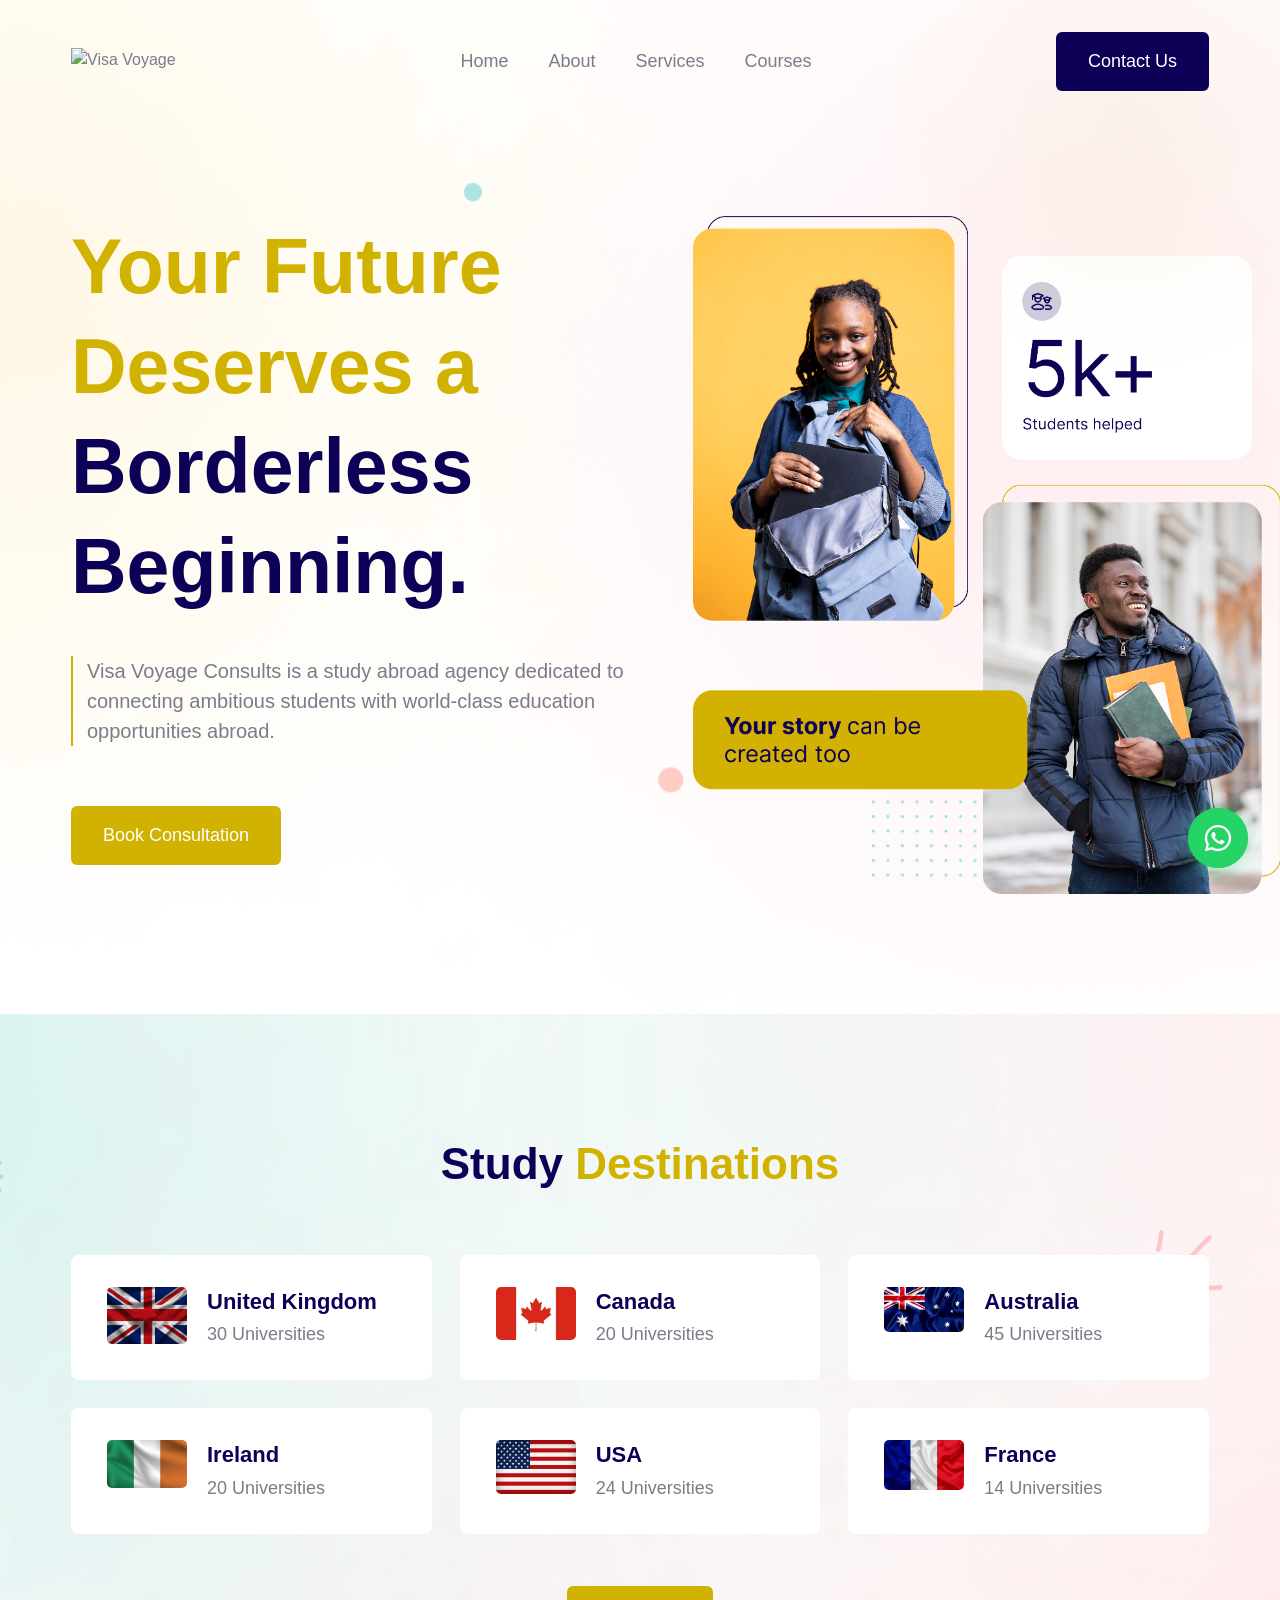
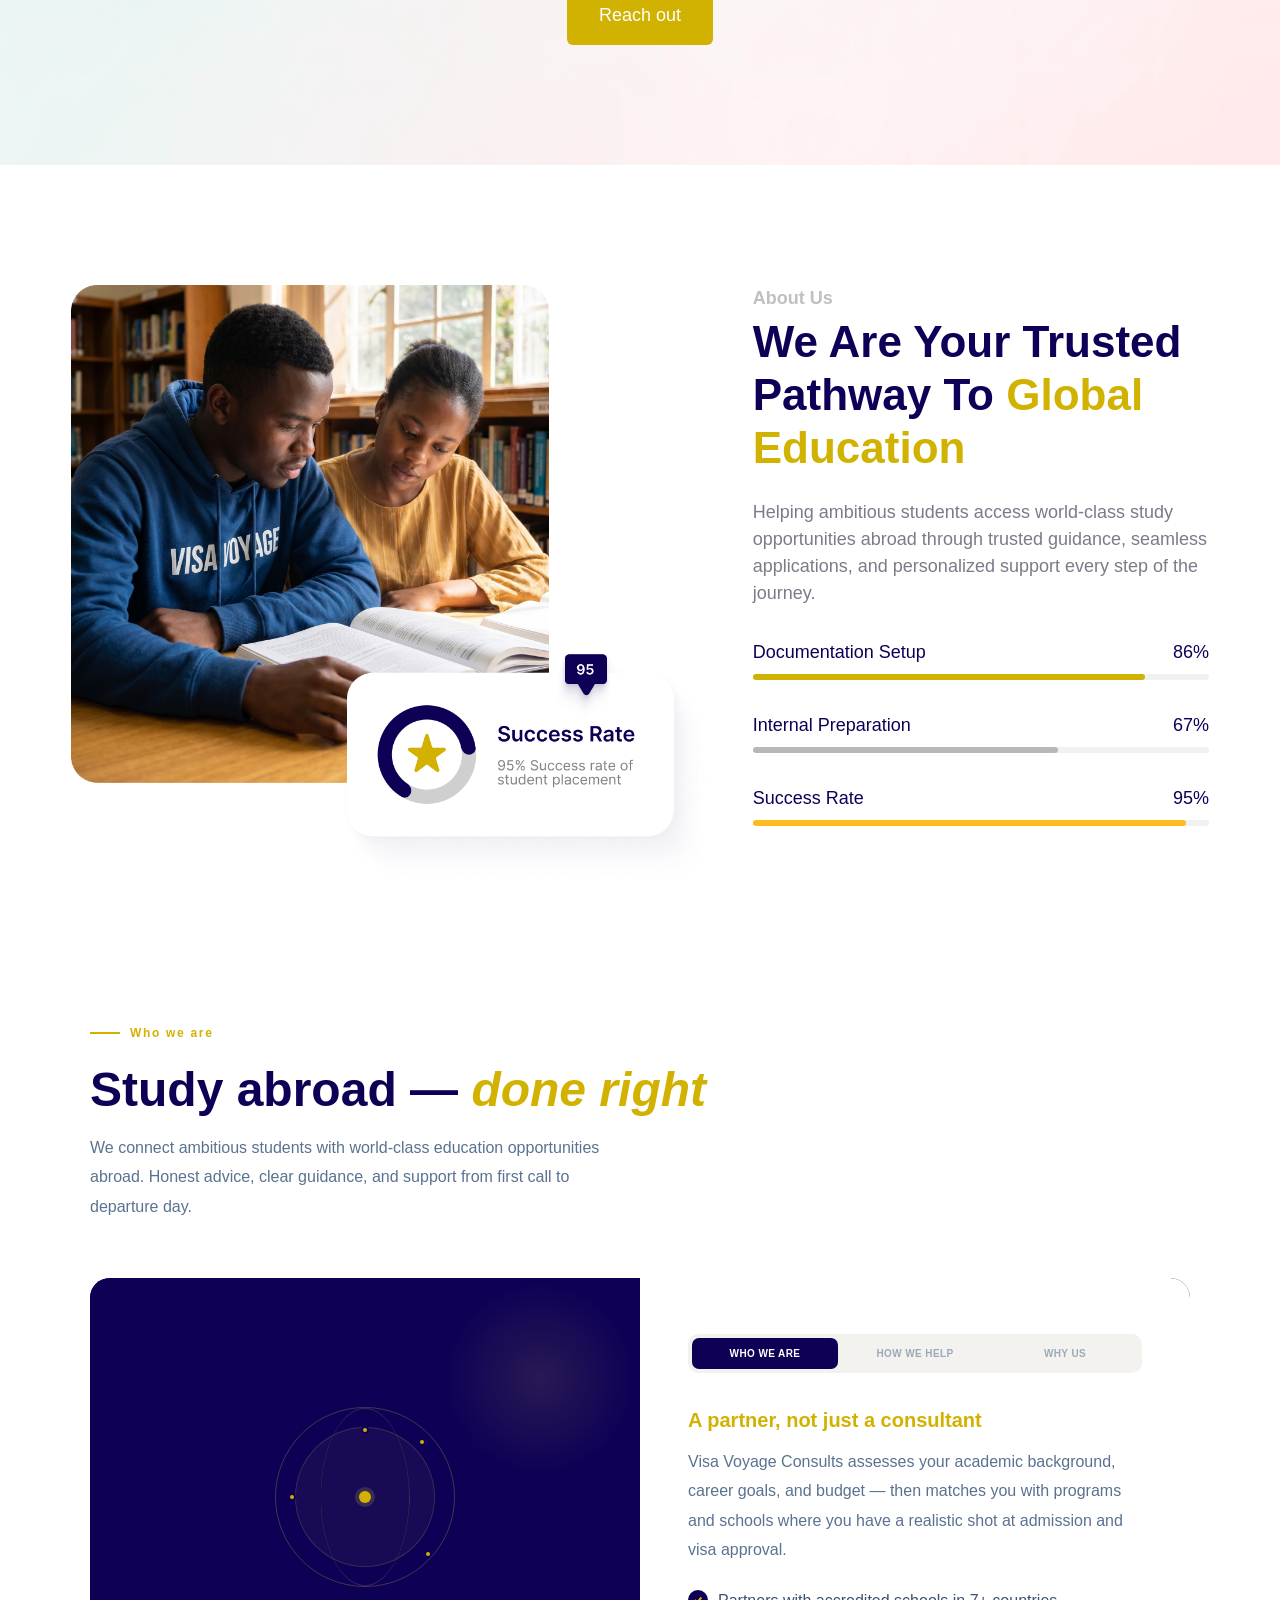
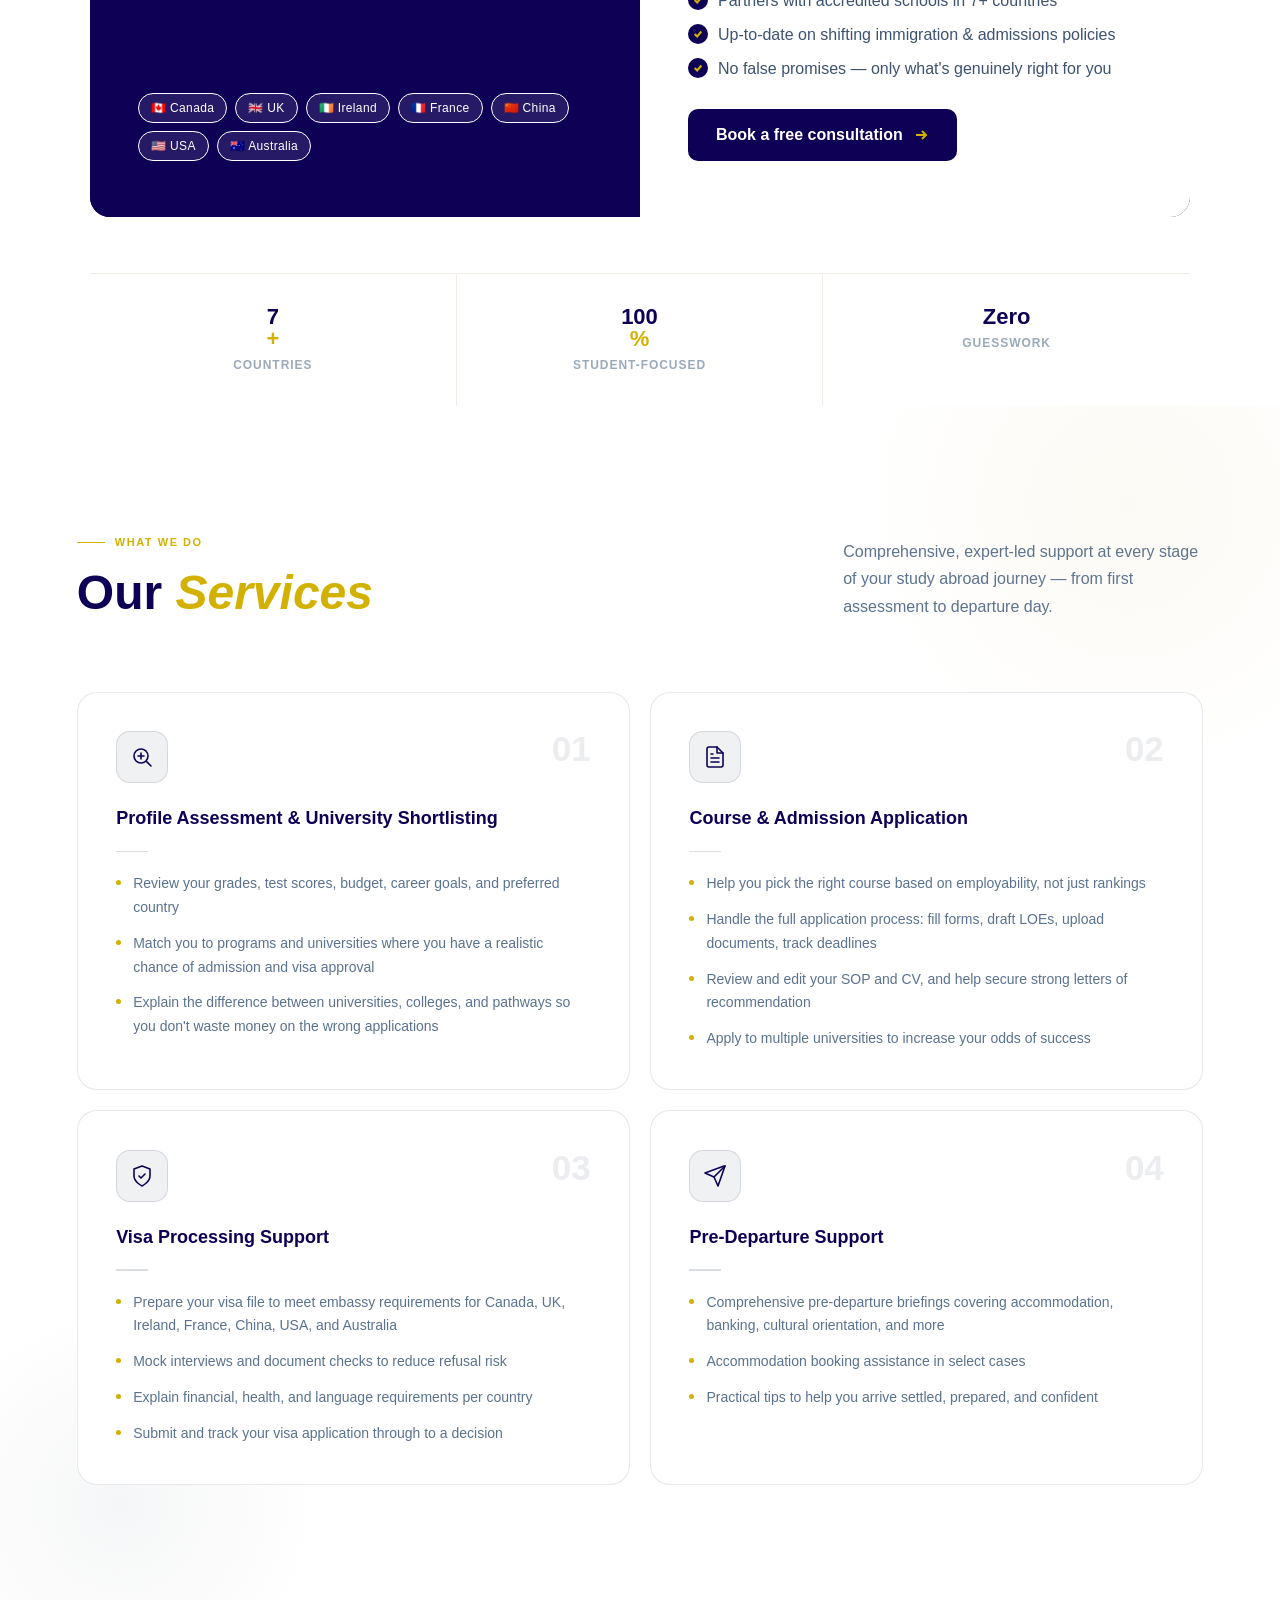
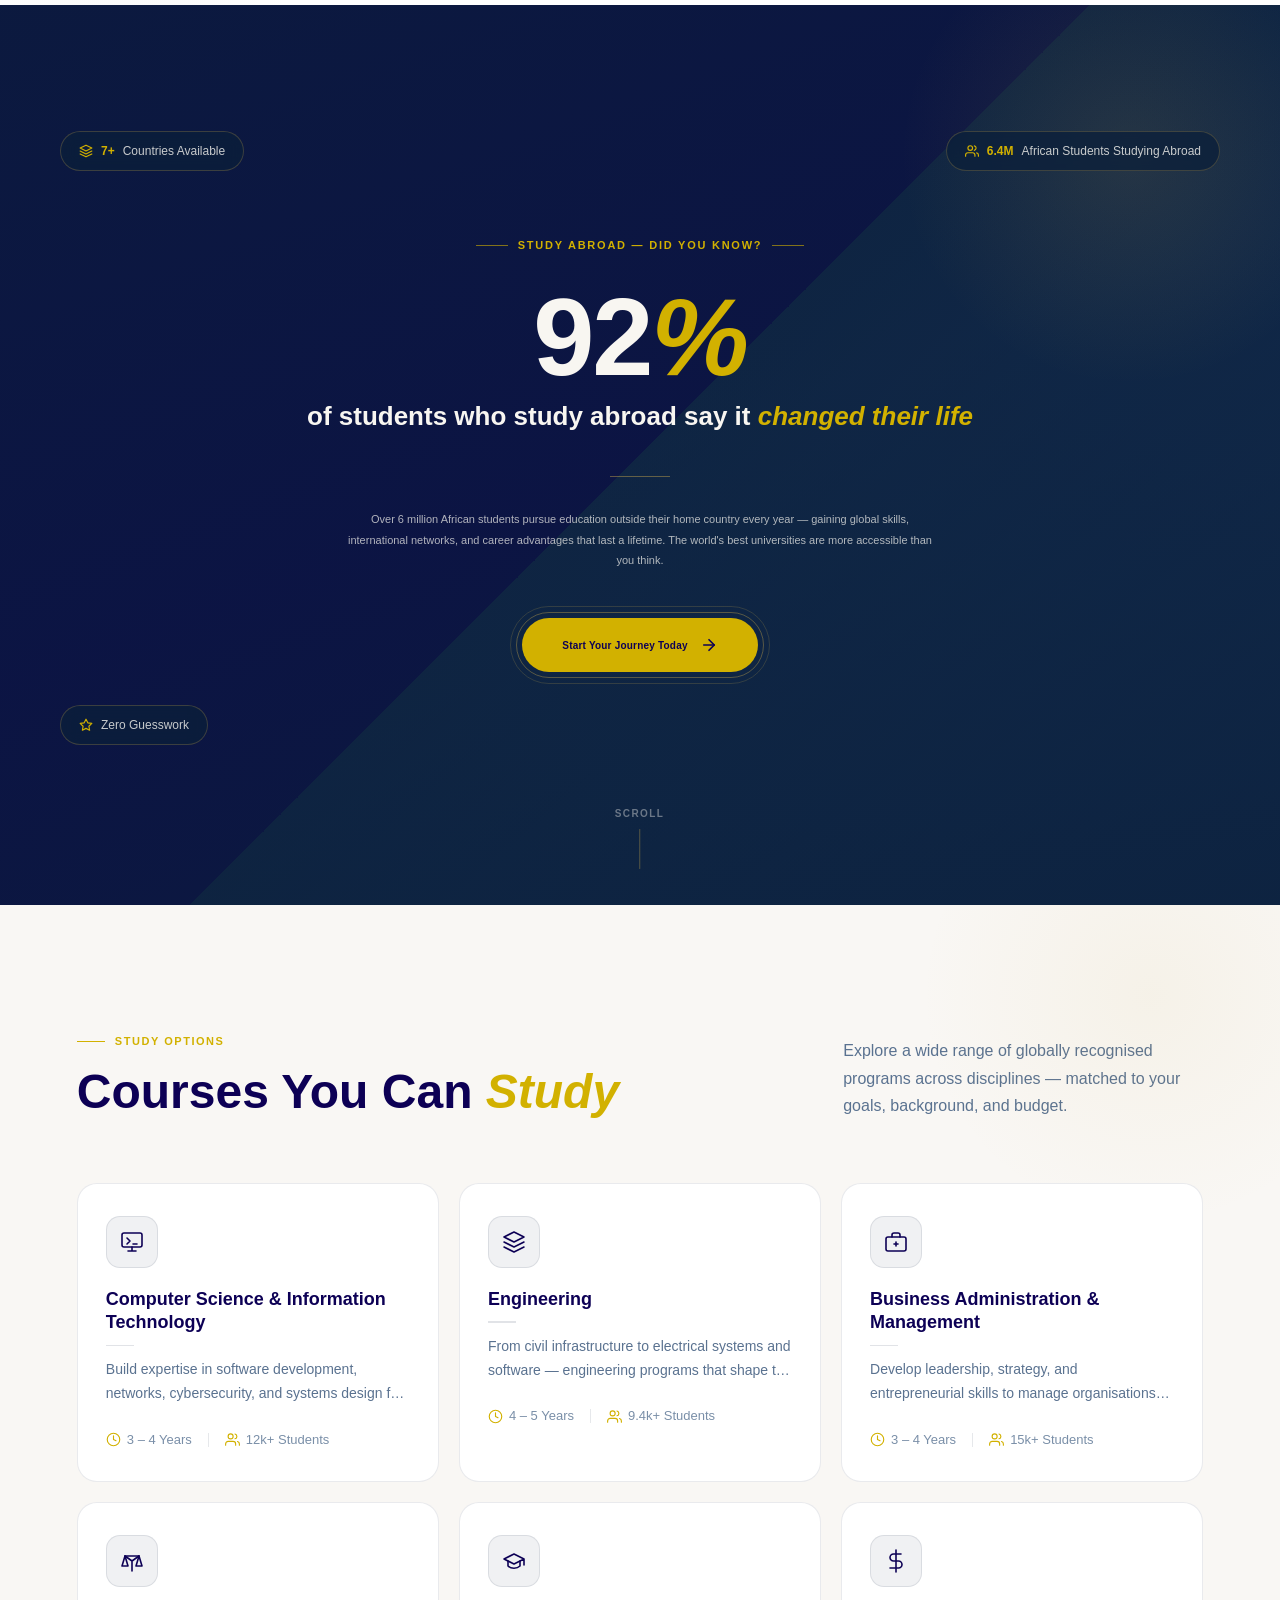
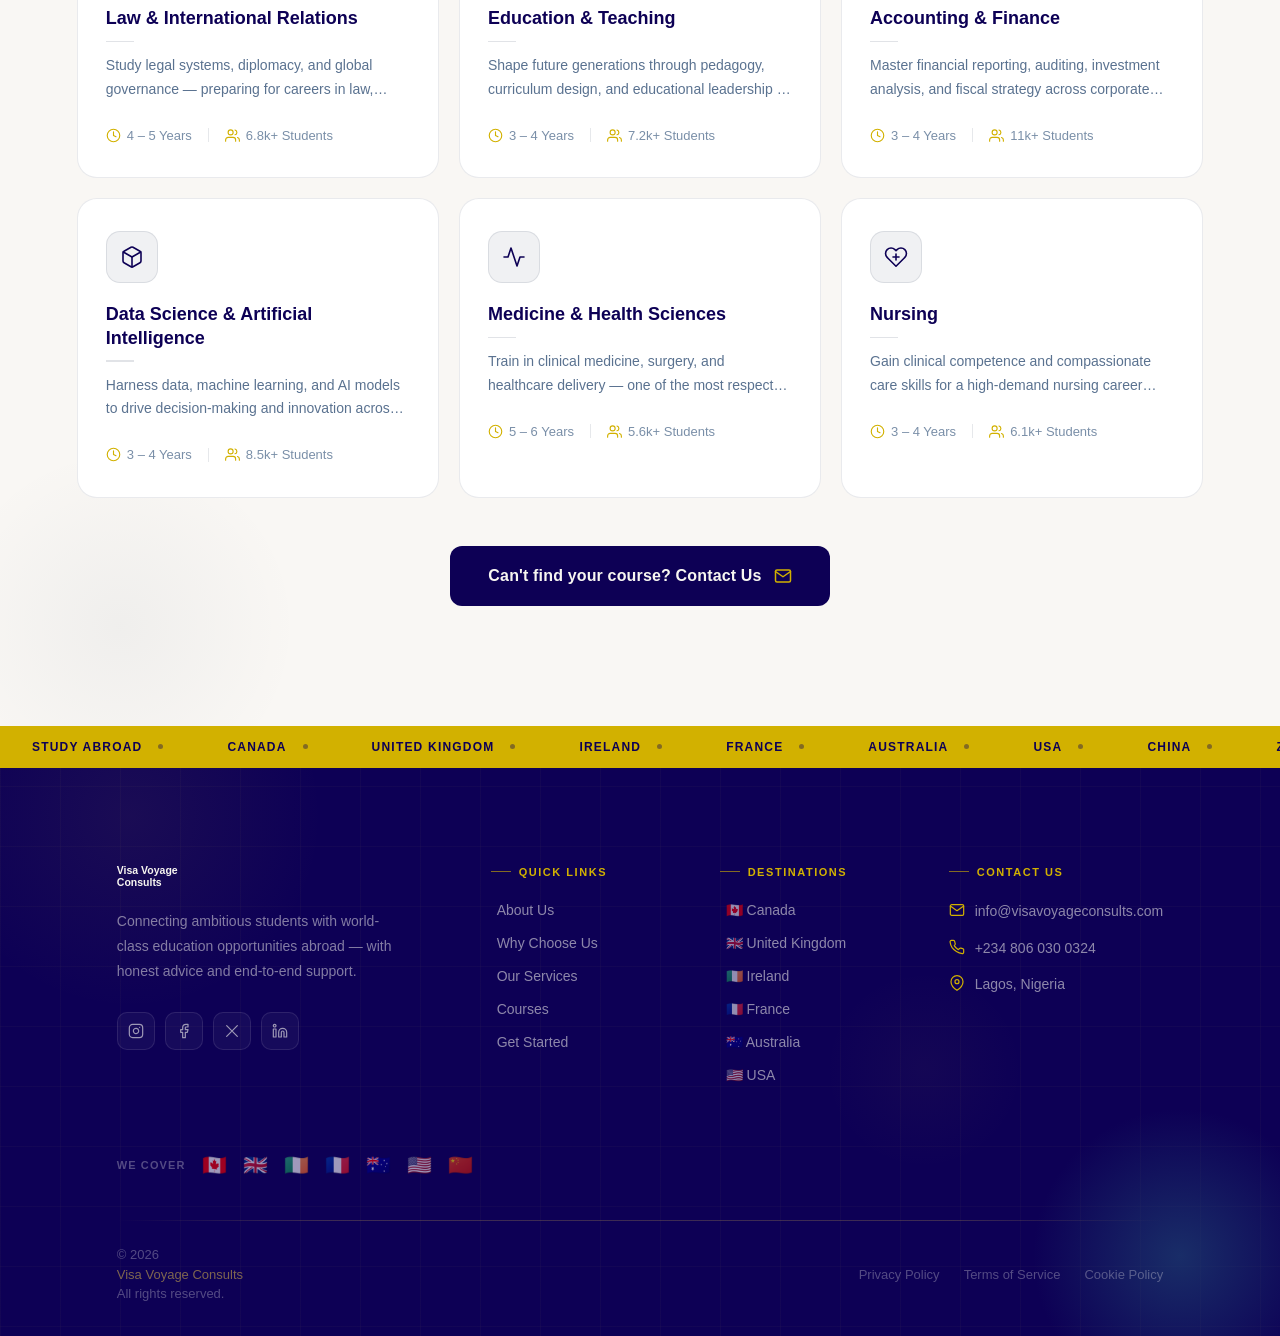
==== index.html @ c0603bd7 "Initial commit" ====
<!doctype html>
<html lang="en">
  <head>
    <meta charset="UTF-8" />
    <meta http-equiv="X-UA-Compatible" content="IE=edge" />
    <meta name="viewport" content="width=device-width, initial-scale=1.0" />

    <!-- 
    - primary meta tags
  -->
    <title>Visa Voyage Consults</title>
    <meta
      name="title"
      content="Visa Voyage Consuls - Your Gateway to Global Education"
    />
    <meta
      name="description"
      content="Visa Voyage Consuls helps ambitious students secure admissions,
   scholarships, and visa approvals into top universities across the world — with clarity,
  confidence, and premium guidance at every step."
    />

    <!-- 
    - favicon
  -->
    <link
      rel="shortcut icon"
      href="./assets/images/favicon.png"
      type="image/svg+xml"
    />

    <!-- 
    - custom font link
  -->
    <link rel="stylesheet" href="./assets/font/font.css" />

    <!-- 
    - custom css link
  -->
    <link rel="stylesheet" href="./assets/css/style.css" />

    <!-- 
    - preload images
  -->
    <link rel="preload" as="image" href="./assets/images/hero-banner.png" />
    <link rel="preload" as="image" href="./assets/images/hero-bg.png" />
  </head>

  <body>
    <!-- 
    - PRELOADER
  -->

    <div class="preloader" data-preloader>
      <div class="circle" data-circle></div>
    </div>

    <!-- 
    - #HEADER
  -->

    <header class="header" data-header>
      <div class="container">
        <a href="index.html" class="logo">
          <img
            src="./assets/images/visa voyage logo.png"
            width="145"
            height="27"
            alt="Visa Voyage Consuls"
          />
        </a>

        <nav class="navbar" data-navbar>
          <div class="navbar-top">
            <a href="index.html" class="logo">
              <img
                src="./assets/images/Visa voyage logo.png"
                width="145"
                height="27"
                alt="Visa Voyage Consuls"
              />
            </a>

            <button
              class="nav-close-btn"
              aria-label="close menu"
              data-nav-toggler
            >
              <ion-icon name="close-outline" aria-hidden="true"></ion-icon>
            </button>
          </div>

          <ul class="navbar-list">
            <li class="navbar-item">
              <a href="#" class="navbar-link title-sm" data-nav-link>Home</a>
            </li>

            <li class="navbar-item">
              <a href="#about" class="navbar-link title-sm" data-nav-link
                >About</a
              >
            </li>

            <li class="navbar-item">
              <a href="#services" class="navbar-link title-sm" data-nav-link
                >Services</a
              >
            </li>

            <li class="navbar-item">
              <a href="#courses" class="navbar-link title-sm" data-nav-link>Courses</a>
            </li>
          </ul>
        </nav>

        <a href="mailto:info@visavoyageconsults.com" class="btn btn-secondary">Contact Us</a>

        <button class="nav-open-btn" aria-label="open menu" data-nav-toggler>
          <ion-icon name="menu-outline" aria-hidden="true"></ion-icon>
        </button>

        <div class="overlay" data-overlay data-nav-toggler></div>
      </div>
    </header>
    <main>
      <article>
        <!-- 
        - #HERO
      -->

        <section
          class="section hero has-bg-image"
          aria-labelledby="hero-label"
          style="background-image: url(&quot;./assets/images/hero-bg.png&quot;)"
        >
          <div class="container">
            <div class="hero-content">
              <h1 class="headline-lg" id="hero-label">
                <span class="span">Your Future Deserves a</span> Borderless
                Beginning.
              </h1>

              <p class="title-md has-before">
                Visa Voyage Consults is a study abroad agency dedicated to
                connecting ambitious students with world-class education
                opportunities abroad.
              </p>

              <div class="btn-group">
                <a href="mailto:info@visavoyageconsults.com" class="btn btn-primary">Book Consultation</a>

                <!-- <a href="#" class="btn btn-secondary"></a> -->
              </div>
            </div>

            <figure class="hero-banner">
              <img
                src="./assets/images/Group 11.png"
                width="590"
                height="620"
                alt="hero banner"
                class="w-100"
              />
            </figure>
          </div>
        </section>

        <!-- 
        - #CATEGORY -->

        <section
          class="section category has-bg-image"
          aria-labelledby="category-label"
          style="
            background-image: url(&quot;./assets/images/category-bg.png&quot;);
          "
        >
          <div class="container">
            <p
              class="title-sm text-center section-subtitle"
              id="category-label"
            >
              <!-- Course Categories -->
            </p>

            <h2 class="headline-md text-center section-title">
              Study <span class="span has-after">Destinations</span>
            </h2>

            <ul class="grid-list">
              <li>
                <div class="card category-card">
                  <div class="card-icon">
                    <img
                      src="./assets/images/uk.jpg"
                      width="80"
                      height="80"
                      style="border-radius: 5px"
                      loading="lazy"
                      alt="Data Science icon"
                    />
                  </div>

                  <div>
                    <h3 class="title-lg">United Kingdom</h3>

                    <p class="title-sm">30 Universities</p>
                  </div>

                  <a
                    href="#"
                    class="layer-link"
                    aria-label="Data Science Category"
                  ></a>
                </div>
              </li>

              <li>
                <div class="card category-card">
                  <div class="card-icon">
                    <img
                      src="./assets/images/canada.jpg"
                      width="80"
                      height="80"
                      style="border-radius: 5px"
                      loading="lazy"
                      alt="UI/UX Design icon"
                    />
                  </div>

                  <div>
                    <h3 class="title-lg">Canada</h3>

                    <p class="title-sm">20 Universities</p>
                  </div>

                  <a
                    href="#"
                    class="layer-link"
                    aria-label="UI/UX Design Category"
                  ></a>
                </div>
              </li>

              <li>
                <div class="card category-card">
                  <div class="card-icon">
                    <img
                      src="./assets/images/australia.jpg"
                      width="80"
                      height="80"
                      style="border-radius: 5px"
                      loading="lazy"
                      alt="Modern Physics icon"
                    />
                  </div>

                  <div>
                    <h3 class="title-lg">Australia</h3>

                    <p class="title-sm">45 Universities</p>
                  </div>

                  <a
                    href="#"
                    class="layer-link"
                    aria-label="Modern Physics Category"
                  ></a>
                </div>
              </li>

              <li>
                <div class="card category-card">
                  <div class="card-icon">
                    <img
                      src="./assets/images/ireland.jpg"
                      width="80"
                      height="80"
                      style="border-radius: 5px"
                      loading="lazy"
                      alt="Music Production icon"
                    />
                  </div>

                  <div>
                    <h3 class="title-lg">Ireland</h3>

                    <p class="title-sm">20 Universities</p>
                  </div>

                  <a
                    href="#"
                    class="layer-link"
                    aria-label="Music Production Category"
                  ></a>
                </div>
              </li>

              <li>
                <div class="card category-card">
                  <div class="card-icon">
                    <img
                      src="./assets/images/usa.jpg"
                      width="80"
                      height="80"
                      style="border-radius: 5px"
                      loading="lazy"
                      alt="Data Science icon"
                    />
                  </div>

                  <div>
                    <h3 class="title-lg">USA</h3>

                    <p class="title-sm">24 Universities</p>
                  </div>

                  <a
                    href="#"
                    class="layer-link"
                    aria-label="Data Science Category"
                  ></a>
                </div>
              </li>

              <li>
                <div class="card category-card">
                  <div class="card-icon">
                    <img
                      src="./assets/images/france.jpg"
                      width="80"
                      height="80"
                      style="border-radius: 5px"
                      loading="lazy"
                      alt="Finances icon"
                    />
                  </div>

                  <div>
                    <h3 class="title-lg">France</h3>

                    <p class="title-sm">14 Universities</p>
                  </div>

                  <a
                    href="#"
                    class="layer-link"
                    aria-label="Finances Category"
                  ></a>
                </div>
              </li>
            </ul>

            <a href="#" class="btn btn-primary">Reach out</a>
          </div>
        </section>

        <!-- 
        - #ABOUT
      -->

        <section class="section about" aria-labelledby="about-label">
          <div class="container">
            <figure class="about-banner">
              <img
                src="./assets/images/Frame 561.png"
                width="775"
                height="685"
                loading="lazy"
                alt="about banner"
                class="w-100"
              />
            </figure>

            <div class="about-content">
              <p class="title-sm section-subtitle" id="about-label">About Us</p>

              <h2 class="headline-md section-title">
                We Are Your Trusted Pathway To
                <span class="span has-after">Global Education</span>
              </h2>

              <p class="title-sm section-text">
                Helping ambitious students access world-class study
                opportunities abroad through trusted guidance, seamless
                applications, and personalized support every step of the
                journey.
              </p>

              <ul class="progress-list">
                <li>
                  <div class="progress-label-wrapper">
                    <p class="title-sm">Documentation Setup</p>

                    <p class="title-sm">86%</p>
                  </div>

                  <div class="progress">
                    <div class="progress-fill red"></div>
                  </div>
                </li>

                <li>
                  <div class="progress-label-wrapper">
                    <p class="title-sm">Internal Preparation</p>

                    <p class="title-sm">67%</p>
                  </div>

                  <div class="progress">
                    <div class="progress-fill green"></div>
                  </div>
                </li>

                <li>
                  <div class="progress-label-wrapper">
                    <p class="title-sm">Success Rate</p>

                    <p class="title-sm">95%</p>
                  </div>

                  <div class="progress">
                    <div class="progress-fill yellow"></div>
                  </div>
                </li>
              </ul>
            </div>
          </div>
        </section>

        <section class="vv-section" id="about">
          <div class="vv-bg-blob"></div>
          <div class="vv-inner">
            <div class="vv-eyebrow">Who we are</div>
            <h2 class="vv-headline">Study abroad — <em>done right</em></h2>
            <p class="vv-subtext">
              We connect ambitious students with world-class education
              opportunities abroad. Honest advice, clear guidance, and support
              from first call to departure day.
            </p>

            <div class="vv-grid">
              <!-- Left: dark visual panel -->
              <div class="vv-visual">
                <div
                  style="
                    color: #f7f7f7;
                    font-size: 12px;
                    font-weight: 600;
                    letter-spacing: 0.12em;
                    text-transform: none;
                  "
                >
                  <!-- Study Destinations -->
                </div>

                <div class="vv-globe-wrap">
                  <div class="vv-globe">
                    <div class="vv-pins">
                      <div class="vv-pin"></div>
                      <div class="vv-pin"></div>
                      <div class="vv-pin"></div>
                      <div class="vv-pin"></div>
                    </div>
                    <div class="vv-globe-inner">
                      <div class="vv-globe-dot"></div>
                    </div>
                  </div>
                </div>

                <div class="vv-countries">
                  <span class="vv-country">🇨🇦 Canada</span>
                  <span class="vv-country">🇬🇧 UK</span>
                  <span class="vv-country">🇮🇪 Ireland</span>
                  <span class="vv-country">🇫🇷 France</span>
                  <span class="vv-country">🇨🇳 China</span>
                  <span class="vv-country">🇺🇸 USA</span>
                  <span class="vv-country">🇦🇺 Australia</span>
                </div>
              </div>

              <!-- Right: white content panel -->
              <div class="vv-content">
                <div class="vv-tabs">
                  <button class="vv-tab active" data-tab="who">
                    Who we are
                  </button>
                  <button class="vv-tab" data-tab="how">How we help</button>
                  <button class="vv-tab" data-tab="why">Why us</button>
                </div>

                <div class="vv-panel active" id="panel-who">
                  <p class="vv-panel-title">A partner, not just a consultant</p>
                  <p class="vv-panel-text">
                    Visa Voyage Consults assesses your academic background,
                    career goals, and budget — then matches you with programs
                    and schools where you have a realistic shot at admission and
                    visa approval.
                  </p>
                  <ul class="vv-checks">
                    <li>
                      <div class="vv-check-icon">
                        <svg viewBox="0 0 12 12">
                          <polyline points="2,6 5,9 10,3" />
                        </svg>
                      </div>
                      Partners with accredited schools in 7+ countries
                    </li>
                    <li>
                      <div class="vv-check-icon">
                        <svg viewBox="0 0 12 12">
                          <polyline points="2,6 5,9 10,3" />
                        </svg>
                      </div>
                      Up-to-date on shifting immigration &amp; admissions
                      policies
                    </li>
                    <li>
                      <div class="vv-check-icon">
                        <svg viewBox="0 0 12 12">
                          <polyline points="2,6 5,9 10,3" />
                        </svg>
                      </div>
                      No false promises — only what's genuinely right for you
                    </li>
                  </ul>
                </div>

                <div class="vv-panel" id="panel-how">
                  <p class="vv-panel-title">End-to-end, not piece-meal</p>
                  <p class="vv-panel-text">
                    We handle everything from university shortlisting and
                    application writing to visa file preparation and
                    pre-departure briefings — so nothing falls through the
                    cracks.
                  </p>
                  <ul class="vv-checks">
                    <li>
                      <div class="vv-check-icon">
                        <svg viewBox="0 0 12 12">
                          <polyline points="2,6 5,9 10,3" />
                        </svg>
                      </div>
                      Profile assessment &amp; university shortlisting
                    </li>
                    <li>
                      <div class="vv-check-icon">
                        <svg viewBox="0 0 12 12">
                          <polyline points="2,6 5,9 10,3" />
                        </svg>
                      </div>
                      SOP, CV, LOE review &amp; full application management
                    </li>
                    <li>
                      <div class="vv-check-icon">
                        <svg viewBox="0 0 12 12">
                          <polyline points="2,6 5,9 10,3" />
                        </svg>
                      </div>
                      Visa processing, mock interviews &amp; departure briefing
                    </li>
                  </ul>
                </div>

                <div class="vv-panel" id="panel-why">
                  <p class="vv-panel-title">Real results, zero guesswork</p>
                  <p class="vv-panel-text">
                    We tell you what's realistic. Your goals, budget, and
                    background shape every recommendation — not our commission.
                    Submission-ready applications that actually get through.
                  </p>
                  <ul class="vv-checks">
                    <li>
                      <div class="vv-check-icon">
                        <svg viewBox="0 0 12 12">
                          <polyline points="2,6 5,9 10,3" />
                        </svg>
                      </div>
                      Honest, personalised advice — no upsells
                    </li>
                    <li>
                      <div class="vv-check-icon">
                        <svg viewBox="0 0 12 12">
                          <polyline points="2,6 5,9 10,3" />
                        </svg>
                      </div>
                      Embassy-ready visa files with refusal-risk checks
                    </li>
                    <li>
                      <div class="vv-check-icon">
                        <svg viewBox="0 0 12 12">
                          <polyline points="2,6 5,9 10,3" />
                        </svg>
                      </div>
                      Structured guidance that eliminates missed deadlines
                    </li>
                  </ul>
                </div>

                <a href="mailto:info@visavoyageconsults.com" class="vv-cta">
                  Book a free consultation
                  <svg viewBox="0 0 16 16">
                    <line x1="3" y1="8" x2="13" y2="8" />
                    <polyline points="9,4 13,8 9,12" />
                  </svg>
                </a>
              </div>
            </div>

            <!-- Stats -->
            <div class="vv-stats">
              <div class="vv-stat">
                <span class="vv-stat-num">7<span>+</span></span>
                <span class="vv-stat-label">Countries</span>
              </div>
              <div class="vv-stat">
                <span class="vv-stat-num">100<span>%</span></span>
                <span class="vv-stat-label">Student-focused</span>
              </div>
              <div class="vv-stat">
                <span class="vv-stat-num">Zero</span>
                <span class="vv-stat-label">Guesswork</span>
              </div>
            </div>
          </div>
        </section>

        <!-- about section ending here and start a new section (our services section)-->

        <section class="vvs-root" id="services">
          <div class="vvs-deco-circle vvs-deco-circle--a"></div>
          <div class="vvs-deco-circle vvs-deco-circle--b"></div>

          <!-- Header -->
          <div class="vvs-header">
            <div>
              <div class="vvs-eyebrow">What we do</div>
              <h2 class="vvs-headline">Our <em>Services</em></h2>
            </div>
            <p class="vvs-header-sub">
              Comprehensive, expert-led support at every stage of your study
              abroad journey — from first assessment to departure day.
            </p>
          </div>

          <!-- Cards -->
          <div class="vvs-grid">
            <!-- 01 -->
            <div class="vvs-card vvs-card--1">
              <div class="vvs-card-top">
                <div class="vvs-card-icon-wrap" aria-hidden="true">
                  <svg viewBox="0 0 24 24">
                    <circle cx="11" cy="11" r="7" />
                    <path d="M21 21l-4.35-4.35" />
                    <path d="M8 11h6M11 8v6" />
                  </svg>
                </div>
                <span class="vvs-card-num" aria-hidden="true">01</span>
              </div>
              <h3 class="vvs-card-title">
                Profile Assessment &amp; University Shortlisting
              </h3>
              <div class="vvs-card-divider"></div>
              <ul class="vvs-card-list">
                <li>
                  <span class="vvs-dot"></span>Review your grades, test scores,
                  budget, career goals, and preferred country
                </li>
                <li>
                  <span class="vvs-dot"></span>Match you to programs and
                  universities where you have a realistic chance of admission
                  and visa approval
                </li>
                <li>
                  <span class="vvs-dot"></span>Explain the difference between
                  universities, colleges, and pathways so you don't waste money
                  on the wrong applications
                </li>
              </ul>
            </div>

            <!-- 02 -->
            <div class="vvs-card vvs-card--2">
              <div class="vvs-card-top">
                <div class="vvs-card-icon-wrap" aria-hidden="true">
                  <svg viewBox="0 0 24 24">
                    <path
                      d="M14 2H6a2 2 0 0 0-2 2v16a2 2 0 0 0 2 2h12a2 2 0 0 0 2-2V8z"
                    />
                    <path d="M14 2v6h6" />
                    <path d="M16 13H8M16 17H8M10 9H8" />
                  </svg>
                </div>
                <span class="vvs-card-num" aria-hidden="true">02</span>
              </div>
              <h3 class="vvs-card-title">Course &amp; Admission Application</h3>
              <div class="vvs-card-divider"></div>
              <ul class="vvs-card-list">
                <li>
                  <span class="vvs-dot"></span>Help you pick the right course
                  based on employability, not just rankings
                </li>
                <li>
                  <span class="vvs-dot"></span>Handle the full application
                  process: fill forms, draft LOEs, upload documents, track
                  deadlines
                </li>
                <li>
                  <span class="vvs-dot"></span>Review and edit your SOP and CV,
                  and help secure strong letters of recommendation
                </li>
                <li>
                  <span class="vvs-dot"></span>Apply to multiple universities to
                  increase your odds of success
                </li>
              </ul>
            </div>

            <!-- 03 -->
            <div class="vvs-card vvs-card--3">
              <div class="vvs-card-top">
                <div class="vvs-card-icon-wrap" aria-hidden="true">
                  <svg viewBox="0 0 24 24">
                    <path d="M12 22s8-4 8-10V5l-8-3-8 3v7c0 6 8 10 8 10z" />
                    <path d="M9 12l2 2 4-4" />
                  </svg>
                </div>
                <span class="vvs-card-num" aria-hidden="true">03</span>
              </div>
              <h3 class="vvs-card-title">Visa Processing Support</h3>
              <div class="vvs-card-divider"></div>
              <ul class="vvs-card-list">
                <li>
                  <span class="vvs-dot"></span>Prepare your visa file to meet
                  embassy requirements for Canada, UK, Ireland, France, China,
                  USA, and Australia
                </li>
                <li>
                  <span class="vvs-dot"></span>Mock interviews and document
                  checks to reduce refusal risk
                </li>
                <li>
                  <span class="vvs-dot"></span>Explain financial, health, and
                  language requirements per country
                </li>
                <li>
                  <span class="vvs-dot"></span>Submit and track your visa
                  application through to a decision
                </li>
              </ul>
            </div>

            <!-- 04 -->
            <div class="vvs-card vvs-card--4">
              <div class="vvs-card-top">
                <div class="vvs-card-icon-wrap" aria-hidden="true">
                  <svg viewBox="0 0 24 24">
                    <path d="M22 2L11 13" />
                    <path d="M22 2L15 22l-4-9-9-4 19-7z" />
                  </svg>
                </div>
                <span class="vvs-card-num" aria-hidden="true">04</span>
              </div>
              <h3 class="vvs-card-title">Pre-Departure Support</h3>
              <div class="vvs-card-divider"></div>
              <ul class="vvs-card-list">
                <li>
                  <span class="vvs-dot"></span>Comprehensive pre-departure
                  briefings covering accommodation, banking, cultural
                  orientation, and more
                </li>
                <li>
                  <span class="vvs-dot"></span>Accommodation booking assistance
                  in select cases
                </li>
                <li>
                  <span class="vvs-dot"></span>Practical tips to help you arrive
                  settled, prepared, and confident
                </li>
              </ul>
            </div>
          </div>
        </section>

        
<!--
  VISA VOYAGE — VIDEO HERO / FUN FACT SECTION
  Drop this anywhere inside your <body>.
  Requires Google Fonts in your <head>:
  <link href="https://fonts.googleapis.com/css2?family=Playfair+Display:ital,wght@0,700;1,700&family=DM+Sans:wght@300;400;500;600&display=swap" rel="stylesheet">
-->

<style>
  .vvhero-root {
    position: relative;
    width: 100%;
    min-height: 100vh;
    display: flex;
    align-items: center;
    justify-content: center;
    overflow: hidden;
    font-family: "Gilroy", sans-serif;
  }

  .vvhero-root *, .vvhero-root *::before, .vvhero-root *::after {
    box-sizing: border-box;
    margin: 0;
    padding: 0;
  }

  /* ── Video background ── */
  .vvhero-video-wrap {
    position: absolute;
    inset: 0;
    z-index: 0;
  }

  .vvhero-video-wrap video {
    width: 100%;
    height: 100%;
    object-fit: cover;
    object-position: center;
  }

  /* Multi-layer overlay: dark navy gradient + subtle gold tint */
  .vvhero-overlay {
    position: absolute;
    inset: 0;
    z-index: 1;
    background:
      linear-gradient(
        160deg,
        rgba(11,31,58,0.82) 0%,
        rgba(11,31,58,0.65) 50%,
        rgba(11,31,58,0.88) 100%
      );
  }

  /* Gold accent vignette top-right */
  .vvhero-overlay::after {
    content: '';
    position: absolute;
    top: -100px; right: -100px;
    width: 500px; height: 500px;
    border-radius: 50%;
    background: radial-gradient(circle, rgba(201,168,76,0.12) 0%, transparent 65%);
    pointer-events: none;
  }

  /* ── Fallback poster bg (shown if video fails or on slow connections) ── */
  .vvhero-video-wrap::before {
    content: '';
    position: absolute;
    inset: 0;
    background: linear-gradient(135deg, #0D0055 50%, #163054 0%, #1E4070 100%);
    z-index: -1;
  }

  /* ── Content ── */
  .vvhero-content {
    position: relative;
    z-index: 2;
    max-width: 860px;
    width: 100%;
    padding: clamp(60px, 10vw, 100px) clamp(24px, 6vw, 60px);
    text-align: center;
    display: flex;
    flex-direction: column;
    align-items: center;
    gap: 0;
  }

  /* Eyebrow */
  .vvhero-eyebrow {
    display: inline-flex;
    align-items: center;
    gap: 10px;
    font-size: 11px;
    font-weight: 600;
    letter-spacing: 0.16em;
    text-transform: uppercase;
    color: #D2B100;
    margin-bottom: 28px;
    opacity: 0;
    transform: translateY(16px);
    animation: vvhero-fade-up 0.7s ease 0.2s forwards;
  }
  .vvhero-eyebrow::before,
  .vvhero-eyebrow::after {
    content: '';
    display: block;
    width: 32px; height: 1px;
    background: #D2B100;
    opacity: 0.6;
  }

  /* Big stat number */
  .vvhero-stat {
    font-family: "Gilroy", sans-serif;
    font-size: clamp(5rem, 16vw, 11rem);
    font-weight: 700;
    line-height: 1;
    color: #F8F6F1;
    letter-spacing: -0.02em;
    margin-bottom: 8px;
    opacity: 0;
    transform: translateY(20px);
    animation: vvhero-fade-up 0.8s ease 0.4s forwards;
  }
  .vvhero-stat em {
    font-style: italic;
    color: #D2B100;
  }

  /* Headline */
  .vvhero-headline {
    font-family: "Gilroy", sans-serif;
    font-size: clamp(1.5rem, 4vw, 2.6rem);
    font-weight: 700;
    color: #F8F6F1;
    line-height: 1.25;
    margin-bottom: 20px;
    opacity: 0;
    transform: translateY(20px);
    animation: vvhero-fade-up 0.8s ease 0.55s forwards;
  }
  .vvhero-headline em {
    font-style: italic;
    color: #D2B100;
  }

  /* Body */
  .vvhero-body {
    font-size: clamp(0.95rem, 1.8vw, 1.1rem);
    color: rgba(248,246,241,0.7);
    line-height: 1.85;
    max-width: 600px;
    margin-bottom: 48px;
    opacity: 0;
    transform: translateY(20px);
    animation: vvhero-fade-up 0.8s ease 0.7s forwards;
  }

  /* Divider line */
  .vvhero-divider {
    width: 60px; height: 1px;
    background: rgba(201,168,76,0.45);
    margin: 24px auto 32px;
    opacity: 0;
    animation: vvhero-fade-in 0.6s ease 0.65s forwards;
  }

  /* ── Animated CTA button ── */
  .vvhero-cta {
    position: relative;
    display: inline-flex;
    align-items: center;
    gap: 12px;
    background: #D2B100;
    color: #0D0055;
    font-family: "Gilroy", sans-serif;
    font-size: clamp(0.875rem, 1.5vw, 1rem);
    font-weight: 700;
    padding: 18px 40px;
    border-radius: 100px;
    text-decoration: none;
    border: none;
    cursor: pointer;
    letter-spacing: 0.02em;
    overflow: hidden;
    opacity: 0;
    animation: vvhero-fade-up 0.8s ease 0.9s forwards;
    transition: color 0.35s ease, transform 0.25s ease;
  }

  /* Ripple fill on hover */
  .vvhero-cta::before {
    content: '';
    position: absolute;
    inset: 0;
    background: #0D0055;
    transform: scaleX(0);
    transform-origin: left center;
    transition: transform 0.4s ease;
    border-radius: 100px;
    z-index: 0;
  }
  .vvhero-cta:hover::before { transform: scaleX(1); }
  .vvhero-cta:hover { color: #D2B100; transform: translateY(-2px); }

  .vvhero-cta-text,
  .vvhero-cta svg {
    position: relative;
    z-index: 1;
  }

  .vvhero-cta svg {
    width: 18px; height: 18px;
    stroke: #0D0055;
    fill: none;
    stroke-width: 2.2;
    stroke-linecap: round;
    stroke-linejoin: round;
    transition: stroke 0.35s ease, transform 0.35s ease;
  }
  .vvhero-cta:hover svg {
    stroke: #D2B100;
    transform: translateX(4px);
  }

  /* Pulse ring around CTA */
  .vvhero-cta-wrap {
    position: relative;
    display: inline-flex;
    flex-direction: column;
    align-items: center;
    gap: 0;
  }

  .vvhero-pulse-ring {
    position: absolute;
    inset: -6px;
    border-radius: 100px;
    border: 1.5px solid rgba(201,168,76,0.4);
    animation: vvhero-pulse-ring 2.4s ease infinite;
    pointer-events: none;
  }
  .vvhero-pulse-ring:nth-child(2) {
    inset: -12px;
    border-color: rgba(201,168,76,0.2);
    animation-delay: 0.4s;
  }

  /* ── Scroll indicator ── */
  .vvhero-scroll {
    position: absolute;
    bottom: 36px;
    left: 50%;
    transform: translateX(-50%);
    z-index: 2;
    display: flex;
    flex-direction: column;
    align-items: center;
    gap: 8px;
    opacity: 0;
    animation: vvhero-fade-in 1s ease 1.4s forwards;
  }

  .vvhero-scroll-label {
    font-size: 10px;
    font-weight: 600;
    letter-spacing: 0.14em;
    text-transform: uppercase;
    color: rgba(248,246,241,0.4);
  }

  .vvhero-scroll-line {
    width: 1px;
    height: 40px;
    background: rgba(201,168,76,0.4);
    position: relative;
    overflow: hidden;
    border-radius: 1px;
  }
  .vvhero-scroll-line::after {
    content: '';
    position: absolute;
    top: -100%;
    left: 0;
    width: 100%;
    height: 100%;
    background: #D2B100;
    animation: vvhero-scroll-drop 2s ease infinite;
  }

  /* ── Floating fact pills ── */
  .vvhero-pill {
    position: absolute;
    z-index: 2;
    background: rgba(11,31,58,0.75);
    border: 1px solid rgba(201,168,76,0.25);
    border-radius: 100px;
    padding: 10px 18px;
    font-size: 12px;
    font-weight: 500;
    color: rgba(248,246,241,0.8);
    display: flex;
    align-items: center;
    gap: 8px;
    backdrop-filter: blur(8px);
    -webkit-backdrop-filter: blur(8px);
    white-space: nowrap;
    pointer-events: none;
  }
  .vvhero-pill span {
    color: #D2B100;
    font-weight: 700;
  }
  .vvhero-pill svg {
    width: 14px; height: 14px;
    stroke: #D2B100;
    fill: none;
    stroke-width: 2;
    stroke-linecap: round;
    stroke-linejoin: round;
    flex-shrink: 0;
  }

  .vvhero-pill--a {
    top: clamp(80px, 14%, 140px);
    left: clamp(16px, 5%, 60px);
    animation: vvhero-float-a 6s ease-in-out infinite;
    opacity: 0;
    animation-delay: 1.2s;
    animation-fill-mode: forwards;
  }
  .vvhero-pill--b {
    top: clamp(80px, 14%, 140px);
    right: clamp(16px, 5%, 60px);
    animation: vvhero-float-b 7s ease-in-out infinite;
    opacity: 0;
    animation-delay: 1.5s;
    animation-fill-mode: forwards;
  }
  .vvhero-pill--c {
    bottom: clamp(100px, 18%, 160px);
    left: clamp(16px, 5%, 60px);
    animation: vvhero-float-a 8s ease-in-out infinite reverse;
    opacity: 0;
    animation-delay: 1.8s;
    animation-fill-mode: forwards;
  }

  /* ── Keyframes ── */
  @keyframes vvhero-fade-up {
    to { opacity: 1; transform: translateY(0); }
  }
  @keyframes vvhero-fade-in {
    to { opacity: 1; }
  }
  @keyframes vvhero-pulse-ring {
    0%   { opacity: 0.8; transform: scale(1); }
    70%  { opacity: 0; transform: scale(1.25); }
    100% { opacity: 0; transform: scale(1.25); }
  }
  @keyframes vvhero-scroll-drop {
    0%   { top: -100%; }
    100% { top: 100%; }
  }
  @keyframes vvhero-float-a {
    0%, 100% { opacity: 1; transform: translateY(0px); }
    50%       { opacity: 1; transform: translateY(-10px); }
  }
  @keyframes vvhero-float-b {
    0%, 100% { opacity: 1; transform: translateY(0px); }
    50%       { opacity: 1; transform: translateY(8px); }
  }

  /* ── Responsive ── */

  /* TV / large display */
  @media (min-width: 1600px) {
    .vvhero-root { min-height: 100vh; }
    .vvhero-content { max-width: 1100px; }
  }

  /* Tablet */
  @media (max-width: 900px) {
    .vvhero-pill--c { display: none; }
  }

  /* Mobile */
  @media (max-width: 600px) {
    .vvhero-pill--a,
    .vvhero-pill--b,
    .vvhero-pill--c { display: none; }

    .vvhero-cta {
      width: 100%;
      justify-content: center;
      padding: 16px 28px;
    }
    .vvhero-scroll { bottom: 24px; }
  }

  @media (max-width: 380px) {
    .vvhero-stat { font-size: 4.5rem; }
  }
</style>

<section class="vvhero-root" id="study-abroad-facts">

  <!-- Background Video -->
  <div class="vvhero-video-wrap">
    <video
      autoplay
      muted
      loop
      playsinline
      preload="auto"
      poster="https://images.unsplash.com/photo-1523050854058-8df90110c9f1?w=1600&q=80"
    >
      <!--
        Replace the src below with your actual video file path.
        Recommended: an MP4 of students studying, a campus, or a city skyline.
        Free options: pexels.com/videos or coverr.co — search "university" or "students"
      -->
      <source src="./assets/images/videopaly.mp4" type="video/mp4">
    </video>
  </div>

  <!-- Overlay -->
  <div class="vvhero-overlay"></div>

  <!-- Floating pills -->
  <div class="vvhero-pill vvhero-pill--a">
    <svg viewBox="0 0 24 24"><path d="M12 2L2 7l10 5 10-5-10-5zM2 17l10 5 10-5M2 12l10 5 10-5"/></svg>
    <span>7+</span> Countries Available
  </div>

  <div class="vvhero-pill vvhero-pill--b">
    <svg viewBox="0 0 24 24"><path d="M17 21v-2a4 4 0 0 0-4-4H5a4 4 0 0 0-4 4v2"/><circle cx="9" cy="7" r="4"/><path d="M23 21v-2a4 4 0 0 0-3-3.87M16 3.13a4 4 0 0 1 0 7.75"/></svg>
    <span>6.4M</span> African Students Studying Abroad
  </div>

  <div class="vvhero-pill vvhero-pill--c">
    <svg viewBox="0 0 24 24"><polygon points="12 2 15.09 8.26 22 9.27 17 14.14 18.18 21.02 12 17.77 5.82 21.02 7 14.14 2 9.27 8.91 8.26 12 2"/></svg>
    Zero Guesswork
  </div>

  <!-- Main content -->
  <div class="vvhero-content">

    <div class="vvhero-eyebrow">Study Abroad — Did You Know?</div>

    <div class="vvhero-stat">92<em>%</em></div>

    <h2 class="vvhero-headline">
      of students who study abroad say it <em>changed their life</em>
    </h2>

    <div class="vvhero-divider"></div>

    <p class="vvhero-body">
      Over 6 million African students pursue education outside their home country every year — gaining global skills, international networks, and career advantages that last a lifetime. The world's best universities are more accessible than you think.
    </p>

    <div class="vvhero-cta-wrap">
      <div class="vvhero-pulse-ring"></div>
      <div class="vvhero-pulse-ring"></div>
      <a href="mailto:info@visavoyageconsults.com?subject=Free%20Consultation%20-%20Study%20Abroad" class="vvhero-cta">
        <span class="vvhero-cta-text">Start Your Journey Today</span>
        <svg viewBox="0 0 24 24">
          <line x1="5" y1="12" x2="19" y2="12"/>
          <polyline points="12,5 19,12 12,19"/>
        </svg>
      </a>
    </div>

  </div>

  <!-- Scroll indicator -->
  <div class="vvhero-scroll" aria-hidden="true">
    <span class="vvhero-scroll-label">Scroll</span>
    <div class="vvhero-scroll-line"></div>
  </div>

</section>

        

<style>
  .vvc-root {
    font-family: "Gilroy", sans-serif;
    background: #F9F7F4;
    color: #0D0055;
    padding: clamp(60px, 10vw, 120px) clamp(20px, 6vw, 80px);
    position: relative;
    overflow: hidden;
  }

  .vvc-root *, .vvc-root *::before, .vvc-root *::after {
    box-sizing: border-box;
    margin: 0;
    padding: 0;
  }

  /* Bg decorations */
  .vvc-deco {
    position: absolute;
    border-radius: 50%;
    pointer-events: none;
  }
  .vvc-deco--a {
    width: 500px; height: 500px;
    top: -160px; right: -120px;
    background: radial-gradient(circle, rgba(201,168,76,0.07) 0%, transparent 65%);
  }
  .vvc-deco--b {
    width: 360px; height: 360px;
    bottom: -80px; left: -60px;
    background: radial-gradient(circle, rgba(11,31,58,0.04) 0%, transparent 70%);
  }

  /* Header */
  .vvc-header {
    max-width: 1200px;
    margin: 0 auto clamp(40px, 6vw, 64px);
    display: flex;
    align-items: flex-end;
    justify-content: space-between;
    flex-wrap: wrap;
    gap: 20px;
  }

  .vvc-eyebrow {
    display: inline-flex;
    align-items: center;
    gap: 10px;
    font-size: 11px;
    font-weight: 600;
    letter-spacing: 0.14em;
    text-transform: uppercase;
    color: #D2B100;
    margin-bottom: 14px;
  }
  .vvc-eyebrow::before {
    content: '';
    display: block;
    width: 28px; height: 1px;
    background: #D2B100;
  }

  .vvc-headline {
    font-family: "Gilroy", sans-serif;
    font-size: 48px;
    font-weight: 700;
    line-height: 1.15;
    color: #0D0055;
  }
  .vvc-headline em {
    font-style: italic;
    color: #D2B100;
  }

  .vvc-header-sub {
    font-size: 16px;
    color: #5A7290;
    line-height: 1.7;
    max-width: 360px;
    flex-shrink: 0;
  }

  /* Grid — 3 columns */
  .vvc-grid {
    max-width: 1200px;
    margin: 0 auto;
    display: grid;
    grid-template-columns: repeat(3, 1fr);
    gap: 20px;
  }

  /* Card */
  .vvc-card {
    background: #FFFFFF;
    border: 1.5px solid rgba(11,31,58,0.09);
    border-radius: 20px;
    padding: 32px 28px;
    position: relative;
    overflow: hidden;
    cursor: default;
    opacity: 0;
    transform: translateY(28px);
    transition:
      opacity 0.6s ease,
      transform 0.6s ease,
      background 0.4s ease,
      border-color 0.4s ease,
      box-shadow 0.4s ease;
  }

  .vvc-card.vvc-visible {
    opacity: 1;
    transform: translateY(0);
  }

  .vvc-card.vvc-visible:hover {
    background: #0D0055;
    border-color: #0D0055;
    box-shadow: 0 20px 48px rgba(11,31,58,0.16);
    transform: translateY(-5px);
  }

  /* Gold bottom sweep */
  .vvc-card::before {
    content: '';
    position: absolute;
    bottom: 0; left: 0;
    height: 3px; width: 0;
    background: #D2B100;
    transition: width 0.5s ease;
  }
  .vvc-card:hover::before { width: 100%; }

  /* Icon badge */
  .vvc-card-icon {
    width: 52px; height: 52px;
    background: rgba(11,31,58,0.06);
    border: 1px solid rgba(11,31,58,0.1);
    border-radius: 14px;
    display: flex;
    align-items: center;
    justify-content: center;
    margin-bottom: 20px;
    flex-shrink: 0;
    transition: background 0.4s ease, border-color 0.4s ease;
  }
  .vvc-card:hover .vvc-card-icon {
    background: rgba(201,168,76,0.15);
    border-color: rgba(201,168,76,0.35);
  }
  .vvc-card-icon svg {
    width: 24px; height: 24px;
    stroke: #0D0055;
    fill: none;
    stroke-width: 1.6;
    stroke-linecap: round;
    stroke-linejoin: round;
    transition: stroke 0.4s ease;
  }
  .vvc-card:hover .vvc-card-icon svg { stroke: #D2B100; }

  /* Card title */
  .vvc-card-title {
    font-family: "Gilroy", sans-serif;
    font-size: 18px;
    font-weight: 600;
    color: #0D0055;
    line-height: 1.3;
    margin-bottom: 10px;
    transition: color 0.4s ease;
  }
  .vvc-card:hover .vvc-card-title { color: #F8F6F1; }

  /* Divider */
  .vvc-card-divider {
    width: 28px; height: 1.5px;
    background: rgba(11,31,58,0.12);
    margin-bottom: 12px;
    transition: width 0.4s ease, background 0.4s ease;
  }
  .vvc-card:hover .vvc-card-divider {
    width: 48px;
    background: rgba(201,168,76,0.55);
  }

  /* Description */
  .vvc-card-desc {
    font-size: 14px;
    color: #5A7290;
    line-height: 1.7;
    margin-bottom: 24px;
    transition: color 0.4s ease;
    display: -webkit-box;
    -webkit-line-clamp: 2;
    line-clamp: 2;
    -webkit-box-orient: vertical;
    overflow: hidden;
  }
  .vvc-card:hover .vvc-card-desc { color: rgba(248,246,241,0.65); }

  /* Meta row */
  .vvc-card-meta {
    display: flex;
    align-items: center;
    gap: 16px;
    flex-wrap: wrap;
  }

  .vvc-meta-item {
    display: flex;
    align-items: center;
    gap: 6px;
    font-size: 13px;
    font-weight: 500;
    color: #7A8FA8;
    transition: color 0.4s ease;
  }
  .vvc-card:hover .vvc-meta-item { color: rgba(248,246,241,0.55); }

  .vvc-meta-item svg {
    width: 15px; height: 15px;
    stroke: #D2B100;
    fill: none;
    stroke-width: 1.8;
    stroke-linecap: round;
    stroke-linejoin: round;
    flex-shrink: 0;
    transition: stroke 0.4s ease;
  }
  .vvc-card:hover .vvc-meta-item svg { stroke: rgba(201,168,76,0.8); }

  .vvc-meta-divider {
    width: 1px; height: 14px;
    background: rgba(11,31,58,0.1);
    transition: background 0.4s ease;
  }
  .vvc-card:hover .vvc-meta-divider { background: rgba(255,255,255,0.12); }

  /* ── Per-card entrance animations (stagger via JS delay) ── */

  /* Cards pulse icon on hover */
  @keyframes vvc-pulse {
    0%, 100% { box-shadow: 0 0 0 0 rgba(201,168,76,0.3); }
    50%       { box-shadow: 0 0 0 8px rgba(201,168,76,0); }
  }
  .vvc-card:nth-child(odd):hover .vvc-card-icon {
    animation: vvc-pulse 1.8s ease infinite;
  }

  @keyframes vvc-wobble {
    0%   { transform: rotate(0deg); }
    20%  { transform: rotate(-6deg); }
    40%  { transform: rotate(6deg); }
    60%  { transform: rotate(-4deg); }
    80%  { transform: rotate(4deg); }
    100% { transform: rotate(0deg); }
  }
  .vvc-card:nth-child(even):hover .vvc-card-icon svg {
    animation: vvc-wobble 0.55s ease;
  }

  /* CTA wrapper */
  .vvc-cta-wrap {
    max-width: 1200px;
    margin: 48px auto 0;
    display: flex;
    justify-content: center;
  }

  .vvc-cta-btn {
    display: inline-flex;
    align-items: center;
    gap: 12px;
    background: #0D0055;
    color: #F8F6F1;
    font-family: "Gilroy", sans-serif;
    font-size: 16px;
    font-weight: 600;
    padding: 16px 36px;
    border-radius: 12px;
    text-decoration: none;
    border: 2px solid transparent;
    cursor: pointer;
    transition: background 0.3s ease, color 0.3s ease, border-color 0.3s ease, transform 0.2s ease, box-shadow 0.3s ease;
    letter-spacing: 0.01em;
  }
  .vvc-cta-btn:hover {
    background: #FFFFFF;
    color: #0D0055;
    border-color: #0D0055;
    transform: translateY(-2px);
    box-shadow: 0 10px 32px rgba(11,31,58,0.12);
  }
  .vvc-cta-btn svg {
    width: 18px; height: 18px;
    stroke: #D2B100;
    fill: none;
    stroke-width: 2;
    stroke-linecap: round;
    stroke-linejoin: round;
    flex-shrink: 0;
    transition: stroke 0.3s ease, transform 0.3s ease;
  }
  .vvc-cta-btn:hover svg {
    stroke: #0D0055;
    transform: translateX(3px);
  }

  /* ── Responsive ── */
  @media (min-width: 1600px) {
    .vvc-root { padding: 140px 10vw; }
    .vvc-headline { font-size: 56px; }
    .vvc-card-title { font-size: 20px; }
    .vvc-card-desc { font-size: 15px; }
    .vvc-header-sub { font-size: 17px; }
  }

  @media (max-width: 1100px) {
    .vvc-grid { grid-template-columns: repeat(2, 1fr); }
  }

  @media (max-width: 900px) {
    .vvc-headline { font-size: 40px; }
    .vvc-header { flex-direction: column; align-items: flex-start; }
    .vvc-header-sub { max-width: 100%; }
  }

  @media (max-width: 640px) {
    .vvc-grid { grid-template-columns: 1fr; }
    .vvc-headline { font-size: 28px; }
    .vvc-card { padding: 26px 20px; }
    .vvc-card-title { font-size: 17px; }
    .vvc-cta-btn {
      font-size: 14px;
      padding: 14px 24px;
      text-align: center;
      width: 100%;
      justify-content: center;
    }
    .vvc-cta-wrap { padding: 0 4px; }
  }

  @media (max-width: 380px) {
    .vvc-card-meta { flex-direction: column; align-items: flex-start; gap: 8px; }
    .vvc-meta-divider { display: none; }
  }
</style>

<section class="vvc-root" id="courses">

  <div class="vvc-deco vvc-deco--a"></div>
  <div class="vvc-deco vvc-deco--b"></div>

  <!-- Header -->
  <div class="vvc-header">
    <div>
      <div class="vvc-eyebrow">Study Options</div>
      <h2 class="vvc-headline">Courses You Can <em>Study</em></h2>
    </div>
    <p class="vvc-header-sub">Explore a wide range of globally recognised programs across disciplines — matched to your goals, background, and budget.</p>
  </div>

  <!-- Grid -->
  <div class="vvc-grid">

    <!-- 01 Computer Science -->
    <div class="vvc-card">
      <div class="vvc-card-icon" aria-hidden="true">
        <svg viewBox="0 0 24 24">
          <rect x="2" y="3" width="20" height="14" rx="2"/>
          <path d="M8 21h8M12 17v4"/>
          <path d="M7 8l3 3-3 3M13 14h4"/>
        </svg>
      </div>
      <h3 class="vvc-card-title">Computer Science &amp; Information Technology</h3>
      <div class="vvc-card-divider"></div>
      <p class="vvc-card-desc">Build expertise in software development, networks, cybersecurity, and systems design for a tech-driven world.</p>
      <div class="vvc-card-meta">
        <div class="vvc-meta-item">
          <svg viewBox="0 0 24 24"><circle cx="12" cy="12" r="10"/><path d="M12 6v6l4 2"/></svg>
          3 – 4 Years
        </div>
        <div class="vvc-meta-divider"></div>
        <div class="vvc-meta-item">
          <svg viewBox="0 0 24 24"><path d="M17 21v-2a4 4 0 0 0-4-4H5a4 4 0 0 0-4 4v2"/><circle cx="9" cy="7" r="4"/><path d="M23 21v-2a4 4 0 0 0-3-3.87M16 3.13a4 4 0 0 1 0 7.75"/></svg>
          12k+ Students
        </div>
      </div>
    </div>

    <!-- 02 Engineering -->
    <div class="vvc-card">
      <div class="vvc-card-icon" aria-hidden="true">
        <svg viewBox="0 0 24 24">
          <path d="M12 2L2 7l10 5 10-5-10-5z"/>
          <path d="M2 17l10 5 10-5"/>
          <path d="M2 12l10 5 10-5"/>
        </svg>
      </div>
      <h3 class="vvc-card-title">Engineering</h3>
      <div class="vvc-card-divider"></div>
      <p class="vvc-card-desc">From civil infrastructure to electrical systems and software — engineering programs that shape the built world.</p>
      <div class="vvc-card-meta">
        <div class="vvc-meta-item">
          <svg viewBox="0 0 24 24"><circle cx="12" cy="12" r="10"/><path d="M12 6v6l4 2"/></svg>
          4 – 5 Years
        </div>
        <div class="vvc-meta-divider"></div>
        <div class="vvc-meta-item">
          <svg viewBox="0 0 24 24"><path d="M17 21v-2a4 4 0 0 0-4-4H5a4 4 0 0 0-4 4v2"/><circle cx="9" cy="7" r="4"/><path d="M23 21v-2a4 4 0 0 0-3-3.87M16 3.13a4 4 0 0 1 0 7.75"/></svg>
          9.4k+ Students
        </div>
      </div>
    </div>

    <!-- 03 Business -->
    <div class="vvc-card">
      <div class="vvc-card-icon" aria-hidden="true">
        <svg viewBox="0 0 24 24">
          <rect x="2" y="7" width="20" height="14" rx="2"/>
          <path d="M16 7V5a2 2 0 0 0-2-2h-4a2 2 0 0 0-2 2v2"/>
          <line x1="12" y1="12" x2="12" y2="16"/>
          <line x1="10" y1="14" x2="14" y2="14"/>
        </svg>
      </div>
      <h3 class="vvc-card-title">Business Administration &amp; Management</h3>
      <div class="vvc-card-divider"></div>
      <p class="vvc-card-desc">Develop leadership, strategy, and entrepreneurial skills to manage organisations across any industry globally.</p>
      <div class="vvc-card-meta">
        <div class="vvc-meta-item">
          <svg viewBox="0 0 24 24"><circle cx="12" cy="12" r="10"/><path d="M12 6v6l4 2"/></svg>
          3 – 4 Years
        </div>
        <div class="vvc-meta-divider"></div>
        <div class="vvc-meta-item">
          <svg viewBox="0 0 24 24"><path d="M17 21v-2a4 4 0 0 0-4-4H5a4 4 0 0 0-4 4v2"/><circle cx="9" cy="7" r="4"/><path d="M23 21v-2a4 4 0 0 0-3-3.87M16 3.13a4 4 0 0 1 0 7.75"/></svg>
          15k+ Students
        </div>
      </div>
    </div>

    <!-- 04 Law -->
    <div class="vvc-card">
      <div class="vvc-card-icon" aria-hidden="true">
        <svg viewBox="0 0 24 24">
          <path d="M12 22V12M12 12L5 7M12 12l7-5"/>
          <path d="M5 7L2 17h6L5 7zM19 7l-3 10h6l-3-10z"/>
          <path d="M5 7h14"/>
        </svg>
      </div>
      <h3 class="vvc-card-title">Law &amp; International Relations</h3>
      <div class="vvc-card-divider"></div>
      <p class="vvc-card-desc">Study legal systems, diplomacy, and global governance — preparing for careers in law, policy, and public service.</p>
      <div class="vvc-card-meta">
        <div class="vvc-meta-item">
          <svg viewBox="0 0 24 24"><circle cx="12" cy="12" r="10"/><path d="M12 6v6l4 2"/></svg>
          4 – 5 Years
        </div>
        <div class="vvc-meta-divider"></div>
        <div class="vvc-meta-item">
          <svg viewBox="0 0 24 24"><path d="M17 21v-2a4 4 0 0 0-4-4H5a4 4 0 0 0-4 4v2"/><circle cx="9" cy="7" r="4"/><path d="M23 21v-2a4 4 0 0 0-3-3.87M16 3.13a4 4 0 0 1 0 7.75"/></svg>
          6.8k+ Students
        </div>
      </div>
    </div>

    <!-- 05 Education -->
    <div class="vvc-card">
      <div class="vvc-card-icon" aria-hidden="true">
        <svg viewBox="0 0 24 24">
          <path d="M22 10v6M2 10l10-5 10 5-10 5-10-5z"/>
          <path d="M6 12v5c3 3 9 3 12 0v-5"/>
        </svg>
      </div>
      <h3 class="vvc-card-title">Education &amp; Teaching</h3>
      <div class="vvc-card-divider"></div>
      <p class="vvc-card-desc">Shape future generations through pedagogy, curriculum design, and educational leadership in global classrooms.</p>
      <div class="vvc-card-meta">
        <div class="vvc-meta-item">
          <svg viewBox="0 0 24 24"><circle cx="12" cy="12" r="10"/><path d="M12 6v6l4 2"/></svg>
          3 – 4 Years
        </div>
        <div class="vvc-meta-divider"></div>
        <div class="vvc-meta-item">
          <svg viewBox="0 0 24 24"><path d="M17 21v-2a4 4 0 0 0-4-4H5a4 4 0 0 0-4 4v2"/><circle cx="9" cy="7" r="4"/><path d="M23 21v-2a4 4 0 0 0-3-3.87M16 3.13a4 4 0 0 1 0 7.75"/></svg>
          7.2k+ Students
        </div>
      </div>
    </div>

    <!-- 06 Accounting -->
    <div class="vvc-card">
      <div class="vvc-card-icon" aria-hidden="true">
        <svg viewBox="0 0 24 24">
          <line x1="12" y1="1" x2="12" y2="23"/>
          <path d="M17 5H9.5a3.5 3.5 0 0 0 0 7h5a3.5 3.5 0 0 1 0 7H6"/>
        </svg>
      </div>
      <h3 class="vvc-card-title">Accounting &amp; Finance</h3>
      <div class="vvc-card-divider"></div>
      <p class="vvc-card-desc">Master financial reporting, auditing, investment analysis, and fiscal strategy across corporate and public sectors.</p>
      <div class="vvc-card-meta">
        <div class="vvc-meta-item">
          <svg viewBox="0 0 24 24"><circle cx="12" cy="12" r="10"/><path d="M12 6v6l4 2"/></svg>
          3 – 4 Years
        </div>
        <div class="vvc-meta-divider"></div>
        <div class="vvc-meta-item">
          <svg viewBox="0 0 24 24"><path d="M17 21v-2a4 4 0 0 0-4-4H5a4 4 0 0 0-4 4v2"/><circle cx="9" cy="7" r="4"/><path d="M23 21v-2a4 4 0 0 0-3-3.87M16 3.13a4 4 0 0 1 0 7.75"/></svg>
          11k+ Students
        </div>
      </div>
    </div>

    <!-- 07 Data Science -->
    <div class="vvc-card">
      <div class="vvc-card-icon" aria-hidden="true">
        <svg viewBox="0 0 24 24">
          <path d="M21 16V8a2 2 0 0 0-1-1.73l-7-4a2 2 0 0 0-2 0l-7 4A2 2 0 0 0 3 8v8a2 2 0 0 0 1 1.73l7 4a2 2 0 0 0 2 0l7-4A2 2 0 0 0 21 16z"/>
          <polyline points="3.27 6.96 12 12.01 20.73 6.96"/>
          <line x1="12" y1="22.08" x2="12" y2="12"/>
        </svg>
      </div>
      <h3 class="vvc-card-title">Data Science &amp; Artificial Intelligence</h3>
      <div class="vvc-card-divider"></div>
      <p class="vvc-card-desc">Harness data, machine learning, and AI models to drive decision-making and innovation across every industry.</p>
      <div class="vvc-card-meta">
        <div class="vvc-meta-item">
          <svg viewBox="0 0 24 24"><circle cx="12" cy="12" r="10"/><path d="M12 6v6l4 2"/></svg>
          3 – 4 Years
        </div>
        <div class="vvc-meta-divider"></div>
        <div class="vvc-meta-item">
          <svg viewBox="0 0 24 24"><path d="M17 21v-2a4 4 0 0 0-4-4H5a4 4 0 0 0-4 4v2"/><circle cx="9" cy="7" r="4"/><path d="M23 21v-2a4 4 0 0 0-3-3.87M16 3.13a4 4 0 0 1 0 7.75"/></svg>
          8.5k+ Students
        </div>
      </div>
    </div>

    <!-- 08 Medicine -->
    <div class="vvc-card">
      <div class="vvc-card-icon" aria-hidden="true">
        <svg viewBox="0 0 24 24">
          <path d="M22 12h-4l-3 9L9 3l-3 9H2"/>
        </svg>
      </div>
      <h3 class="vvc-card-title">Medicine &amp; Health Sciences</h3>
      <div class="vvc-card-divider"></div>
      <p class="vvc-card-desc">Train in clinical medicine, surgery, and healthcare delivery — one of the most respected degree pathways globally.</p>
      <div class="vvc-card-meta">
        <div class="vvc-meta-item">
          <svg viewBox="0 0 24 24"><circle cx="12" cy="12" r="10"/><path d="M12 6v6l4 2"/></svg>
          5 – 6 Years
        </div>
        <div class="vvc-meta-divider"></div>
        <div class="vvc-meta-item">
          <svg viewBox="0 0 24 24"><path d="M17 21v-2a4 4 0 0 0-4-4H5a4 4 0 0 0-4 4v2"/><circle cx="9" cy="7" r="4"/><path d="M23 21v-2a4 4 0 0 0-3-3.87M16 3.13a4 4 0 0 1 0 7.75"/></svg>
          5.6k+ Students
        </div>
      </div>
    </div>

    <!-- 09 Nursing -->
    <div class="vvc-card">
      <div class="vvc-card-icon" aria-hidden="true">
        <svg viewBox="0 0 24 24">
          <path d="M20.84 4.61a5.5 5.5 0 0 0-7.78 0L12 5.67l-1.06-1.06a5.5 5.5 0 0 0-7.78 7.78l1.06 1.06L12 21.23l7.78-7.78 1.06-1.06a5.5 5.5 0 0 0 0-7.78z"/>
          <line x1="12" y1="9" x2="12" y2="15"/>
          <line x1="9" y1="12" x2="15" y2="12"/>
        </svg>
      </div>
      <h3 class="vvc-card-title">Nursing</h3>
      <div class="vvc-card-divider"></div>
      <p class="vvc-card-desc">Gain clinical competence and compassionate care skills for a high-demand nursing career across hospitals worldwide.</p>
      <div class="vvc-card-meta">
        <div class="vvc-meta-item">
          <svg viewBox="0 0 24 24"><circle cx="12" cy="12" r="10"/><path d="M12 6v6l4 2"/></svg>
          3 – 4 Years
        </div>
        <div class="vvc-meta-divider"></div>
        <div class="vvc-meta-item">
          <svg viewBox="0 0 24 24"><path d="M17 21v-2a4 4 0 0 0-4-4H5a4 4 0 0 0-4 4v2"/><circle cx="9" cy="7" r="4"/><path d="M23 21v-2a4 4 0 0 0-3-3.87M16 3.13a4 4 0 0 1 0 7.75"/></svg>
          6.1k+ Students
        </div>
      </div>
    </div>

  </div>

  <!-- CTA -->
  <div class="vvc-cta-wrap">
    <a href="mailto:info@visavoyageconsults.com?subject=Course%20Enquiry%20-%20My%20Course%20is%20Not%20Listed" class="vvc-cta-btn">
      Can't find your course? Contact Us
      <svg viewBox="0 0 24 24">
        <path d="M4 4h16c1.1 0 2 .9 2 2v12c0 1.1-.9 2-2 2H4c-1.1 0-2-.9-2-2V6c0-1.1.9-2 2-2z"/>
        <polyline points="22,6 12,13 2,6"/>
      </svg>
    </a>
  </div>

</section>

<script>
  (function () {
    var cards = document.querySelectorAll('.vvc-card');
    var observer = new IntersectionObserver(function (entries) {
      entries.forEach(function (entry) {
        if (entry.isIntersecting) {
          var el = entry.target;
          var delay = parseInt(el.getAttribute('data-vvc-delay') || '0', 10);
          setTimeout(function () {
            el.classList.add('vvc-visible');
          }, delay);
          observer.unobserve(el);
        }
      });
    }, { threshold: 0.1, rootMargin: '0px 0px -30px 0px' });

    cards.forEach(function (card, i) {
      card.setAttribute('data-vvc-delay', String((i % 3) * 100));
      observer.observe(card);
    });
  })();
</script>
      

<!--
  VISA VOYAGE — FLOATING WHATSAPP + FOOTER SECTION
  Drop this at the very bottom of your <body>, just before </body>.
  Requires Google Fonts in your <head>:
  <link href="https://fonts.googleapis.com/css2?family=Playfair+Display:ital,wght@0,700;1,700&family=DM+Sans:wght@300;400;500;600&display=swap" rel="stylesheet">
-->

<!-- ═══════════════════════════════════════
     FLOATING WHATSAPP BUTTON
     Fixed — always visible on every section
════════════════════════════════════════ -->

<style>
  /* ── WhatsApp Float ── */
  .vvwa-wrap {
    position: fixed;
    bottom: 32px;
    right: 32px;
    z-index: 9999;
    display: flex;
    flex-direction: column;
    align-items: flex-end;
    gap: 12px;
    font-family: "Gilroy", sans-serif;
  }

  /* Tooltip bubble */
  .vvwa-tooltip {
    background: #0D0055;
    color: #F8F6F1;
    font-size: 13px;
    font-weight: 500;
    padding: 10px 16px;
    border-radius: 10px;
    white-space: nowrap;
    pointer-events: none;
    opacity: 0;
    transform: translateX(10px);
    transition: opacity 0.25s ease, transform 0.25s ease;
    position: relative;
  }
  .vvwa-tooltip::after {
    content: '';
    position: absolute;
    right: 16px; bottom: -6px;
    width: 12px; height: 6px;
    background: #0D0055;
    clip-path: polygon(0 0, 100% 0, 50% 100%);
  }

  .vvwa-wrap:hover .vvwa-tooltip {
    opacity: 1;
    transform: translateX(0);
  }

  /* Button */
  .vvwa-btn {
    width: 60px; height: 60px;
    border-radius: 50%;
    background: #25D366;
    display: flex;
    align-items: center;
    justify-content: center;
    text-decoration: none;
    box-shadow: 0 4px 20px rgba(37,211,102,0.35);
    transition: transform 0.25s ease, box-shadow 0.25s ease;
    position: relative;
    flex-shrink: 0;
  }
  .vvwa-btn:hover {
    transform: scale(1.1);
    box-shadow: 0 8px 28px rgba(37,211,102,0.45);
  }

  .vvwa-btn svg {
    width: 30px; height: 30px;
    fill: #FFFFFF;
  }

  /* Pulse rings */
  .vvwa-ring {
    position: absolute;
    inset: 0;
    border-radius: 50%;
    border: 2px solid rgba(37,211,102,0.5);
    animation: vvwa-ring-pulse 2.2s ease-out infinite;
  }
  .vvwa-ring:nth-child(2) {
    animation-delay: 0.6s;
    border-color: rgba(37,211,102,0.3);
  }
  .vvwa-ring:nth-child(3) {
    animation-delay: 1.2s;
    border-color: rgba(37,211,102,0.15);
  }

  @keyframes vvwa-ring-pulse {
    0%   { transform: scale(1);   opacity: 1; }
    100% { transform: scale(2.2); opacity: 0; }
  }

  /* Mobile */
  @media (max-width: 560px) {
    .vvwa-wrap { bottom: 20px; right: 20px; }
    .vvwa-btn  { width: 54px; height: 54px; }
    .vvwa-btn svg { width: 26px; height: 26px; }
    .vvwa-tooltip { font-size: 12px; padding: 8px 12px; }
  }
</style>

<div class="vvwa-wrap" id="vv-whatsapp">
  <div class="vvwa-tooltip">Chat with us on WhatsApp</div>
  <a
    href="https://wa.me/+2348060300324?text=Hello%2C%20I%27d%20like%20to%20enquire%20about%20studying%20abroad%20with%20Visa%20Voyage%20Consults."
    target="_blank"
    rel="noopener noreferrer"
    class="vvwa-btn"
    aria-label="Chat with Visa Voyage Consults on WhatsApp"
  >
    <div class="vvwa-ring"></div>
    <div class="vvwa-ring"></div>
    <div class="vvwa-ring"></div>
    <!-- Official WhatsApp logo SVG -->
    <svg viewBox="0 0 32 32" xmlns="http://www.w3.org/2000/svg">
      <path d="M16.002 2C8.28 2 2 8.28 2 16.002c0 2.478.654 4.8 1.792 6.816L2 30l7.388-1.762A13.94 13.94 0 0 0 16.002 30C23.722 30 30 23.72 30 16.002 30 8.28 23.722 2 16.002 2zm0 25.556a11.52 11.52 0 0 1-5.868-1.602l-.42-.25-4.384 1.046 1.078-4.27-.276-.44A11.502 11.502 0 0 1 4.444 16c0-6.374 5.184-11.556 11.558-11.556S27.56 9.626 27.56 16c0 6.376-5.184 11.556-11.558 11.556zm6.336-8.658c-.348-.174-2.056-1.014-2.376-1.13-.318-.114-.55-.174-.782.174-.23.348-.898 1.13-1.1 1.362-.202.23-.404.26-.752.086-.348-.174-1.47-.542-2.8-1.726-1.034-.922-1.732-2.06-1.934-2.408-.202-.348-.022-.536.152-.708.156-.156.348-.406.522-.608.174-.202.232-.348.348-.578.116-.232.058-.434-.028-.608-.086-.174-.782-1.884-1.072-2.58-.282-.676-.568-.584-.782-.594-.202-.01-.434-.012-.666-.012-.232 0-.608.086-.926.434-.318.348-1.21 1.182-1.21 2.882s1.238 3.344 1.412 3.574c.174.232 2.438 3.72 5.906 5.214.826.356 1.47.57 1.972.73.828.264 1.582.226 2.178.138.664-.1 2.056-.84 2.346-1.652.29-.812.29-1.508.202-1.652-.086-.144-.318-.232-.666-.406z"/>
    </svg>
  </a>
</div>


<!-- ═══════════════════════════════════════
     FOOTER SECTION
════════════════════════════════════════ -->

<style>
  .vvf-root {
    font-family: "Gilroy", sans-serif;
    background: #0D0055;
    color: #F8F6F1;
    position: relative;
    overflow: hidden;
  }

  .vvf-root *, .vvf-root *::before, .vvf-root *::after {
    box-sizing: border-box;
    margin: 0;
    padding: 0;
  }

  /* ── Animated background ── */
  .vvf-bg {
    position: absolute;
    inset: 0;
    pointer-events: none;
    z-index: 0;
    overflow: hidden;
  }

  /* Floating orbs */
  .vvf-orb {
    position: absolute;
    border-radius: 50%;
  }
  .vvf-orb--a {
    width: 420px; height: 420px;
    top: -120px; left: -80px;
    background: radial-gradient(circle, rgba(201,168,76,0.07) 0%, transparent 65%);
    animation: vvf-drift-a 14s ease-in-out infinite;
  }
  .vvf-orb--b {
    width: 320px; height: 320px;
    bottom: -80px; right: -60px;
    background: radial-gradient(circle, rgba(30,64,112,0.7) 0%, transparent 65%);
    animation: vvf-drift-b 18s ease-in-out infinite;
  }
  .vvf-orb--c {
    width: 200px; height: 200px;
    top: 40%; right: 20%;
    background: radial-gradient(circle, rgba(201,168,76,0.04) 0%, transparent 70%);
    animation: vvf-drift-c 10s ease-in-out infinite;
  }

  /* Animated grid lines */
  .vvf-grid-lines {
    position: absolute;
    inset: 0;
    background-image:
      linear-gradient(rgba(201,168,76,0.04) 1px, transparent 1px),
      linear-gradient(90deg, rgba(201,168,76,0.04) 1px, transparent 1px);
    background-size: 60px 60px;
    animation: vvf-grid-scroll 20s linear infinite;
  }

  /* Animated ticker / marquee strip */
  .vvf-ticker-wrap {
    position: relative;
    z-index: 1;
    background: #D2B100;
    overflow: hidden;
    padding: 12px 0;
  }

  .vvf-ticker-track {
    display: flex;
    width: max-content;
    animation: vvf-ticker 28s linear infinite;
  }

  .vvf-ticker-item {
    display: inline-flex;
    align-items: center;
    gap: 16px;
    font-size: 12px;
    font-weight: 700;
    letter-spacing: 0.1em;
    text-transform: uppercase;
    color: #0D0055;
    padding: 0 32px;
    white-space: nowrap;
  }

  .vvf-ticker-dot {
    width: 5px; height: 5px;
    border-radius: 50%;
    background: #0D0055;
    opacity: 0.4;
    flex-shrink: 0;
  }

  /* ── Main footer body ── */
  .vvf-body {
    position: relative;
    z-index: 1;
    max-width: 1200px;
    margin: 0 auto;
    padding: clamp(56px, 8vw, 96px) clamp(20px, 6vw, 80px) clamp(40px, 6vw, 64px);
    display: grid;
    grid-template-columns: 1.8fr 1fr 1fr 1fr;
    gap: 48px;
    align-items: start;
  }

  /* Brand col */
  .vvf-brand-logo {
    display: flex;
    align-items: center;
    gap: 12px;
    margin-bottom: 20px;
    text-decoration: none;
  }

  .vvf-logo-mark {
    width: 40px; height: 40px;
    background: #D2B100;
    border-radius: 10px;
    display: flex;
    align-items: center;
    justify-content: center;
    font-family: "Gilroy", sans-serif;
    font-size: 16px;
    font-weight: 700;
    color: #0D0055;
    flex-shrink: 0;
    animation: vvf-logo-glow 3s ease-in-out infinite;
  }

  .vvf-logo-name {
    font-family: "Gilroy", sans-serif;
    font-size: 1.05rem;
    font-weight: 700;
    color: #F8F6F1;
    line-height: 1.2;
  }

  .vvf-brand-desc {
    font-size: 14px;
    color: rgba(248,246,241,0.5);
    line-height: 1.8;
    margin-bottom: 28px;
    max-width: 280px;
  }

  /* Social icons */
  .vvf-socials {
    display: flex;
    gap: 10px;
  }

  .vvf-social-btn {
    width: 38px; height: 38px;
    border-radius: 10px;
    border: 1px solid rgba(248,246,241,0.1);
    background: rgba(248,246,241,0.04);
    display: flex;
    align-items: center;
    justify-content: center;
    text-decoration: none;
    transition: background 0.25s ease, border-color 0.25s ease, transform 0.25s ease;
  }
  .vvf-social-btn:hover {
    background: rgba(201,168,76,0.12);
    border-color: rgba(201,168,76,0.35);
    transform: translateY(-2px);
  }
  .vvf-social-btn svg {
    width: 16px; height: 16px;
    stroke: rgba(248,246,241,0.6);
    fill: none;
    stroke-width: 1.8;
    stroke-linecap: round;
    stroke-linejoin: round;
    transition: stroke 0.25s ease;
  }
  .vvf-social-btn:hover svg { stroke: #D2B100; }

  /* Column headers */
  .vvf-col-title {
    font-size: 11px;
    font-weight: 700;
    letter-spacing: 0.14em;
    text-transform: uppercase;
    color: #D2B100;
    margin-bottom: 20px;
    display: flex;
    align-items: center;
    gap: 8px;
  }
  .vvf-col-title::before {
    content: '';
    display: block;
    width: 20px; height: 1px;
    background: #D2B100;
    opacity: 0.6;
  }

  /* Links */
  .vvf-links {
    list-style: none;
    display: flex;
    flex-direction: column;
    gap: 12px;
  }
  .vvf-links a {
    font-size: 14px;
    color: rgba(248,246,241,0.55);
    text-decoration: none;
    transition: color 0.2s ease, padding-left 0.2s ease;
    display: flex;
    align-items: center;
    gap: 6px;
  }
  .vvf-links a::before {
    content: '';
    display: block;
    width: 0; height: 1px;
    background: #D2B100;
    transition: width 0.25s ease;
    flex-shrink: 0;
  }
  .vvf-links a:hover { color: #D2B100; }
  .vvf-links a:hover::before { width: 12px; }

  /* Contact items */
  .vvf-contact-list {
    list-style: none;
    display: flex;
    flex-direction: column;
    gap: 14px;
  }
  .vvf-contact-item {
    display: flex;
    align-items: flex-start;
    gap: 10px;
    font-size: 14px;
    color: rgba(248,246,241,0.55);
    line-height: 1.6;
  }
  .vvf-contact-item svg {
    width: 16px; height: 16px;
    stroke: #D2B100;
    fill: none;
    stroke-width: 1.8;
    stroke-linecap: round;
    stroke-linejoin: round;
    flex-shrink: 0;
    margin-top: 2px;
  }
  .vvf-contact-item a {
    color: rgba(248,246,241,0.55);
    text-decoration: none;
    transition: color 0.2s ease;
  }
  .vvf-contact-item a:hover { color: #D2B100; }

  /* Divider */
  .vvf-divider-wrap {
    position: relative;
    z-index: 1;
    max-width: 1200px;
    margin: 0 auto;
    padding: 0 clamp(20px, 6vw, 80px);
  }
  .vvf-divider {
    height: 1px;
    background: linear-gradient(
      90deg,
      transparent 0%,
      rgba(201,168,76,0.25) 20%,
      rgba(201,168,76,0.25) 80%,
      transparent 100%
    );
    animation: vvf-divider-shimmer 3s ease-in-out infinite;
  }

  /* Bottom bar */
  .vvf-bottom {
    position: relative;
    z-index: 1;
    max-width: 1200px;
    margin: 0 auto;
    padding: 24px clamp(20px, 6vw, 80px) 32px;
    display: flex;
    align-items: center;
    justify-content: space-between;
    flex-wrap: wrap;
    gap: 16px;
  }

  .vvf-copy {
    font-size: 13px;
    color: rgba(248,246,241,0.3);
  }

  .vvf-copy span {
    color: rgba(201,168,76,0.6);
  }

  .vvf-bottom-links {
    display: flex;
    gap: 24px;
  }
  .vvf-bottom-links a {
    font-size: 13px;
    color: rgba(248,246,241,0.3);
    text-decoration: none;
    transition: color 0.2s ease;
  }
  .vvf-bottom-links a:hover { color: #D2B100; }

  /* ── Animated country flags row ── */
  .vvf-flags-wrap {
    position: relative;
    z-index: 1;
    max-width: 1200px;
    margin: 0 auto;
    padding: 0 clamp(20px, 6vw, 80px) 40px;
    display: flex;
    align-items: center;
    gap: 16px;
    flex-wrap: wrap;
  }

  .vvf-flags-label {
    font-size: 11px;
    font-weight: 600;
    letter-spacing: 0.1em;
    text-transform: uppercase;
    color: rgba(248,246,241,0.3);
    white-space: nowrap;
  }

  .vvf-flag {
    font-size: 20px;
    opacity: 0.6;
    transition: opacity 0.2s ease, transform 0.2s ease;
    cursor: default;
    animation: vvf-flag-breathe 4s ease-in-out infinite;
  }
  .vvf-flag:nth-child(odd)  { animation-delay: 0.5s; }
  .vvf-flag:nth-child(3)    { animation-delay: 1s; }
  .vvf-flag:nth-child(4)    { animation-delay: 1.5s; }
  .vvf-flag:hover { opacity: 1; transform: scale(1.3); }

  /* ── Keyframes ── */
  @keyframes vvf-drift-a {
    0%, 100% { transform: translate(0, 0); }
    50%       { transform: translate(30px, 20px); }
  }
  @keyframes vvf-drift-b {
    0%, 100% { transform: translate(0, 0); }
    50%       { transform: translate(-20px, -15px); }
  }
  @keyframes vvf-drift-c {
    0%, 100% { transform: translate(0, 0) scale(1); }
    50%       { transform: translate(15px, -10px) scale(1.1); }
  }
  @keyframes vvf-grid-scroll {
    0%   { transform: translate(0, 0); }
    100% { transform: translate(60px, 60px); }
  }
  @keyframes vvf-ticker {
    0%   { transform: translateX(0); }
    100% { transform: translateX(-50%); }
  }
  @keyframes vvf-logo-glow {
    0%, 100% { box-shadow: 0 0 0 0 rgba(201,168,76,0.3); }
    50%       { box-shadow: 0 0 16px 4px rgba(201,168,76,0.15); }
  }
  @keyframes vvf-divider-shimmer {
    0%, 100% { opacity: 0.7; }
    50%       { opacity: 1; }
  }
  @keyframes vvf-flag-breathe {
    0%, 100% { opacity: 0.5; }
    50%       { opacity: 0.8; }
  }

  /* ── Responsive ── */
  @media (min-width: 1600px) {
    .vvf-body { max-width: 1400px; }
  }

  @media (max-width: 1100px) {
    .vvf-body {
      grid-template-columns: 1fr 1fr;
      gap: 40px;
    }
  }

  @media (max-width: 700px) {
    .vvf-body {
      grid-template-columns: 1fr 1fr;
      gap: 32px;
    }
    .vvf-bottom {
      flex-direction: column;
      text-align: center;
      align-items: center;
    }
    .vvf-bottom-links { flex-wrap: wrap; justify-content: center; gap: 16px; }
    .vvf-flags-wrap { justify-content: center; }
  }

  @media (max-width: 480px) {
    .vvf-body {
      grid-template-columns: 1fr;
    }
    .vvf-ticker-item { font-size: 11px; padding: 0 20px; }
  }
</style>

<footer class="vvf-root" id="footer" role="contentinfo">

  <!-- Animated background -->
  <div class="vvf-bg">
    <div class="vvf-grid-lines"></div>
    <div class="vvf-orb vvf-orb--a"></div>
    <div class="vvf-orb vvf-orb--b"></div>
    <div class="vvf-orb vvf-orb--c"></div>
  </div>

  <!-- Animated gold ticker -->
  <div class="vvf-ticker-wrap" aria-hidden="true">
    <div class="vvf-ticker-track">
      <!-- Duplicated for seamless loop -->
      <span class="vvf-ticker-item">Study Abroad<span class="vvf-ticker-dot"></span></span>
      <span class="vvf-ticker-item">Canada<span class="vvf-ticker-dot"></span></span>
      <span class="vvf-ticker-item">United Kingdom<span class="vvf-ticker-dot"></span></span>
      <span class="vvf-ticker-item">Ireland<span class="vvf-ticker-dot"></span></span>
      <span class="vvf-ticker-item">France<span class="vvf-ticker-dot"></span></span>
      <span class="vvf-ticker-item">Australia<span class="vvf-ticker-dot"></span></span>
      <span class="vvf-ticker-item">USA<span class="vvf-ticker-dot"></span></span>
      <span class="vvf-ticker-item">China<span class="vvf-ticker-dot"></span></span>
      <span class="vvf-ticker-item">Zero Guesswork<span class="vvf-ticker-dot"></span></span>
      <span class="vvf-ticker-item">From Idea to Funded<span class="vvf-ticker-dot"></span></span>
      <span class="vvf-ticker-item">Study Abroad<span class="vvf-ticker-dot"></span></span>
      <span class="vvf-ticker-item">Canada<span class="vvf-ticker-dot"></span></span>
      <span class="vvf-ticker-item">United Kingdom<span class="vvf-ticker-dot"></span></span>
      <span class="vvf-ticker-item">Ireland<span class="vvf-ticker-dot"></span></span>
      <span class="vvf-ticker-item">France<span class="vvf-ticker-dot"></span></span>
      <span class="vvf-ticker-item">Australia<span class="vvf-ticker-dot"></span></span>
      <span class="vvf-ticker-item">USA<span class="vvf-ticker-dot"></span></span>
      <span class="vvf-ticker-item">China<span class="vvf-ticker-dot"></span></span>
      <span class="vvf-ticker-item">Zero Guesswork<span class="vvf-ticker-dot"></span></span>
      <span class="vvf-ticker-item">From Idea to Funded<span class="vvf-ticker-dot"></span></span>
    </div>
  </div>

  <!-- Main footer grid -->
  <div class="vvf-body">

    <!-- Brand column -->
    <div class="vvf-brand-col">
      <a href="#" class="vvf-brand-logo" aria-label="Visa Voyage Consults home">
        <!-- <div class="vvf-logo-mark">VV</div> -->
        <div class="vvf-logo-name">Visa Voyage<br>Consults</div>
      </a>
      <p class="vvf-brand-desc">Connecting ambitious students with world-class education opportunities abroad — with honest advice and end-to-end support.</p>
      <div class="vvf-socials">
        <!-- Instagram -->
        <a href="#" class="vvf-social-btn" aria-label="Instagram">
          <svg viewBox="0 0 24 24"><rect x="2" y="2" width="20" height="20" rx="5"/><path d="M16 11.37A4 4 0 1 1 12.63 8 4 4 0 0 1 16 11.37z"/><line x1="17.5" y1="6.5" x2="17.51" y2="6.5"/></svg>
        </a>
        <!-- Facebook -->
        <a href="#" class="vvf-social-btn" aria-label="Facebook">
          <svg viewBox="0 0 24 24"><path d="M18 2h-3a5 5 0 0 0-5 5v3H7v4h3v8h4v-8h3l1-4h-4V7a1 1 0 0 1 1-1h3z"/></svg>
        </a>
        <!-- Twitter/X -->
        <a href="#" class="vvf-social-btn" aria-label="Twitter / X">
          <svg viewBox="0 0 24 24"><path d="M4 4l16 16M20 4L4 20"/></svg>
        </a>
        <!-- LinkedIn -->
        <a href="#" class="vvf-social-btn" aria-label="LinkedIn">
          <svg viewBox="0 0 24 24"><path d="M16 8a6 6 0 0 1 6 6v7h-4v-7a2 2 0 0 0-2-2 2 2 0 0 0-2 2v7h-4v-7a6 6 0 0 1 6-6z"/><rect x="2" y="9" width="4" height="12"/><circle cx="4" cy="4" r="2"/></svg>
        </a>
      </div>
    </div>

    <!-- Quick links -->
    <div>
      <div class="vvf-col-title">Quick Links</div>
      <ul class="vvf-links">
        <li><a href="#about">About Us</a></li>
        <li><a href="#why-us">Why Choose Us</a></li>
        <li><a href="#services">Our Services</a></li>
        <li><a href="#courses">Courses</a></li>
        <li><a href="#contact">Get Started</a></li>
      </ul>
    </div>

    <!-- Destinations -->
    <div>
      <div class="vvf-col-title">Destinations</div>
      <ul class="vvf-links">
        <li><a href="#">🇨🇦 Canada</a></li>
        <li><a href="#">🇬🇧 United Kingdom</a></li>
        <li><a href="#">🇮🇪 Ireland</a></li>
        <li><a href="#">🇫🇷 France</a></li>
        <li><a href="#">🇦🇺 Australia</a></li>
        <li><a href="#">🇺🇸 USA</a></li>
        <!-- <li><a href="#">🇨🇳 China</a></li> -->
      </ul>
    </div>

    <!-- Contact -->
    <div>
      <div class="vvf-col-title">Contact Us</div>
      <ul class="vvf-contact-list">
        <li class="vvf-contact-item">
          <svg viewBox="0 0 24 24"><path d="M4 4h16c1.1 0 2 .9 2 2v12c0 1.1-.9 2-2 2H4c-1.1 0-2-.9-2-2V6c0-1.1.9-2 2-2z"/><polyline points="22,6 12,13 2,6"/></svg>
          <a href="mailto:info@visavoyageconsults.com">info@visavoyageconsults.com</a>
        </li>
        <li class="vvf-contact-item">
          <svg viewBox="0 0 24 24"><path d="M22 16.92v3a2 2 0 0 1-2.18 2 19.79 19.79 0 0 1-8.63-3.07A19.5 19.5 0 0 1 4.69 13a19.79 19.79 0 0 1-3.07-8.67A2 2 0 0 1 3.6 2.18h3a2 2 0 0 1 2 1.72c.127.96.361 1.903.7 2.81a2 2 0 0 1-.45 2.11L7.91 9.91a16 16 0 0 0 6.08 6.08l1.79-1.79a2 2 0 0 1 2.11-.45c.907.339 1.85.573 2.81.7A2 2 0 0 1 22 16.92z"/></svg>
          <!-- Replace with actual WhatsApp number -->
          <a href="https://wa.me/+2348060300324" target="_blank" rel="noopener noreferrer">+234 806 030 0324</a>
        </li>
        <li class="vvf-contact-item">
          <svg viewBox="0 0 24 24"><path d="M21 10c0 7-9 13-9 13s-9-6-9-13a9 9 0 0 1 18 0z"/><circle cx="12" cy="10" r="3"/></svg>
          Lagos, Nigeria
        </li>
      </ul>
    </div>

  </div>

  <!-- Country flags row -->
  <div class="vvf-flags-wrap" aria-label="Countries we support">
    <span class="vvf-flags-label">We cover</span>
    <span class="vvf-flag" title="Canada">🇨🇦</span>
    <span class="vvf-flag" title="United Kingdom">🇬🇧</span>
    <span class="vvf-flag" title="Ireland">🇮🇪</span>
    <span class="vvf-flag" title="France">🇫🇷</span>
    <span class="vvf-flag" title="Australia">🇦🇺</span>
    <span class="vvf-flag" title="United States">🇺🇸</span>
    <span class="vvf-flag" title="China">🇨🇳</span>
  </div>

  <!-- Divider -->
  <div class="vvf-divider-wrap">
    <div class="vvf-divider"></div>
  </div>

  <!-- Bottom bar -->
  <div class="vvf-bottom">
    <p class="vvf-copy">
      &copy; 2026 <span>Visa Voyage Consults</span>All rights reserved.
    </p>
      <nav class="vvf-bottom-links" aria-label="Legal links">
      <a href="#">Privacy Policy</a>
      <a href="#">Terms of Service</a>
      <a href="#">Cookie Policy</a>
    </nav>
  </div>

</footer>
    <!-- 
   - custom js link
  -->
    <script src="./assets/js/script.js"></script>

    <!-- 
    - ionicon
  -->
    <script
      type="module"
      src="https://unpkg.com/ionicons@5.5.2/dist/ionicons/ionicons.esm.js"
    ></script>
    <script
      nomodule
      src="https://unpkg.com/ionicons@5.5.2/dist/ionicons/ionicons.js"
    ></script>
  </body>
</html>
---- assets/font/font.css ----
/*-----------------------------------*\
  #font.css
\*-----------------------------------*/

/**
 * 
 */



@font-face {
  font-family: "Gilroy" sans-serif;
  font-weight: 400;
  font-style: normal;
  font-display: swap;
  src: local("Gilroy-Regular"),
      url("./gilroy/Gilroy-Regular.woff2") format("woff2");
}

@font-face {
  font-family: "Gilroy" sans-serif;
  font-weight: 500;
  font-style: normal;
  font-display: swap;
  src: local("Gilroy-Medium"),
      url("./gilroy/Gilroy-Medium.woff2") format("woff2");
}

@font-face {
  font-family: "Gilroy" sans-serif;
  font-weight: 600;
  font-style: normal;
  font-display: swap;
  src: local("Gilroy-Bold"),
      url("./gilroy/Gilroy-Bold.woff2") format("woff2");
}

@font-face {
  font-family: "Gilroy" sans-serif;
  font-weight: 700;
  font-style: normal;
  font-display: swap;
  src: local("Gilroy-ExtraBold"),
      url("./gilroy/Gilroy-ExtraBold.woff2") format("woff2");
}
---- assets/css/style.css ----
/*-----------------------------------*\
  #main.css
\*-----------------------------------*/

/**
 * copyright visa voyage consults 2026
 */

/*-----------------------------------*\
  #CUSTOM PROPERTY
\*-----------------------------------*/

:root {
  /**
   * colors
   */

  --selective-yellow: hsl(42, 100%, 56%);
  --roman-silver: hsl(240, 6%, 51%);
  --roman-silver_10: hsla(240, 6%, 51%, 0.1);
  --light-coral: hsl(51, 100%, 41%);
  --oxford-blue: hsl(249, 100%, 17%);
  --light-gray: hsl(0, 0%, 80%);
  --keppei: hsla(0, 0%, 31%, 0.356);
  --white: hsl(0, 0%, 100%);
  --black: hsl(0, 0%, 0%);
  --black_10: hsla(0, 0%, 0%, 0.1);

  /**
   * typography
   */

  --ff-gilroy: "Gilroy", sans-serif;

  --headline-lg: 3.5rem;
  --headline-md: 2rem;
  --headline-sm: 2.4rem;
  --title-lg: 2.2rem;
  --title-md: 2rem;
  --title-sm: 1.8rem;

  --fw-500: 500;
  --fw-600: 600;
  --fw-700: 700;

  /**
   * spacing
   */

  --section-padding: 56px;

  /**
   * box shadow
   */

  --shadow-1: 0px 35px 65px -10px hsla(0, 0%, 0%, 0.05);
  --shadow-2: 0 10px 40px hsla(0, 0%, 0%, 0.06);

  /**
   * border radius
   */

  --radius-4: 4px;
  --radius-6: 6px;
  --radius-8: 8px;
  --radius-circle: 50%;

  /**
   * transition
   */

  --transition: 0.25s ease;
  --cubic-in: cubic-bezier(0.51, 0.03, 0.64, 0.28);
  --cubic-out: cubic-bezier(0.05, 0.83, 0.52, 0.97);
}

/*-----------------------------------*\
  #RESET
\*-----------------------------------*/

*,
*::before,
*::after {
  margin: 0;
  padding: 0;
  box-sizing: border-box;
}

li {
  list-style: none;
}

a,
img,
span,
button,
ion-icon {
  display: block;
}

a {
  text-decoration: none;
  color: inherit;
}

img {
  height: auto;
}

button {
  background: none;
  border: none;
  font: inherit;
  cursor: pointer;
}

html {
  font-family: var(--ff-gilroy);
  font-size: 10px;
  scroll-behavior: smooth;
}

body {
  background-color: var(--white);
  color: var(--roman-silver);
  font-size: 1.6rem;
  line-height: 1.5;
  overflow: hidden;
}

body.loaded {
  overflow-x: hidden;
  overflow-y: visible;
}
body.nav-active {
  overflow: hidden;
}

/*-----------------------------------*\
  #REUSED STYLE
\*-----------------------------------*/

.container {
  padding-inline: 16px;
}

.headline-lg,
.headline-md,
.headline-sm,
.title-lg {
  color: var(--oxford-blue);
  font-weight: var(--fw-700);
}

.headline-lg {
  font-size: var(--headline-lg);
  line-height: 1.3;
}

.headline-md {
  font-size: var(--headline-md);
  line-height: 1.2;
}

.headline-sm {
  font-size: var(--headline-sm);
}

.title-lg {
  font-size: var(--title-lg);
  line-height: 1.4;
}

.title-md {
  font-size: var(--title-md);
}

.title-sm {
  font-size: var(--title-sm);
  font-weight: var(--fw-500);
}

.section {
  padding-block: var(--section-padding);
}

.has-bg-image {
  background-repeat: no-repeat;
  background-size: cover;
  background-position: center;
}

.has-before,
.has-after {
  position: relative;
  z-index: 1;
}

.has-before::before,
.has-after::after {
  content: "";
  position: absolute;
}

.btn {
  --bg: var(--light-coral);
  max-width: max-content;
  background-color: var(--bg);
  color: var(--white);
  font-weight: var(--fw-500);
  padding: 12px 24px;
  border-radius: var(--radius-6);
  transition: var(--transition);
  outline: none;
}

.btn-secondary {
  --bg: var(--oxford-blue);
}

:is(.btn-primary, .btn-secondary):is(:hover, :focus-visible) {
  box-shadow:
    0 0 0 2px var(--white),
    0 0 0 5px var(--bg);
}

.btn-tertiary {
  --bg: var(--white);
  color: var(--oxford-blue);
  font-weight: var(--fw-600);
}

:is(.headline-lg, .headline-md) .span {
  color: var(--light-coral);
  display: inline;
}

.section-subtitle {
  font-weight: var(--fw-600);
  color: var(--keppei);
  margin-block-end: 4px;
}

.text-center {
  text-align: center;
}

.section-title {
  margin-block-end: 24px;
}

.headline-md .has-after {
  padding-block-end: 8px;
}
/* 
.headline-md .has-after::after {
  background-image: url("../images/line-shape.svg");
  width: 100%;
  height: 100%;
  top: 0;
  left: 0;
  background-repeat: no-repeat;
  background-position: center bottom;
  background-size: contain;
  z-index: -1;
} */

.grid-list {
  display: grid;
  gap: 28px;
}

.card {
  position: relative;
  background-color: var(--white);
  padding: 24px;
  border-radius: var(--radius-8);
  transition: var(--transition);
}

.card:is(:hover, :focus-within) {
  box-shadow: var(--shadow-1);
}

.layer-link {
  position: absolute;
  top: 0;
  left: 0;
  width: 100%;
  height: 100%;
}

.w-100 {
  width: 100%;
}

.img-cover {
  width: 100%;
  height: 100%;
  object-fit: cover;
}

/*-----------------------------------*\
  #PRELOADER
\*-----------------------------------*/

.preloader {
  position: fixed;
  top: 0;
  left: 0;
  width: 100%;
  height: 100vh;
  background-color: var(--light-coral);
  display: grid;
  place-items: center;
  z-index: 6;
  transition: var(--transition);
}

.preloader.loaded {
  visibility: hidden;
  opacity: 0;
}

.preloader .circle {
  width: 50px;
  height: 50px;
  border-radius: var(--radius-circle);
  border: 4px solid var(--white);
  border-block-start-color: transparent;
  animation: rotate360 1s ease infinite;
}

@keyframes rotate360 {
  0% {
    transform: rotate(0);
  }
  100% {
    transform: rotate(1turn);
  }
}

/*-----------------------------------*\
  #HEADER
\*-----------------------------------*/

.header .btn {
  display: none;
}

.header {
  position: absolute;
  top: 0;
  left: 0;
  width: 100%;
  padding-block: 32px;
  z-index: 4;
}

.header.active {
  background-color: var(--white);
  position: fixed;
  box-shadow: var(--shadow-2);
  animation: headerActive 0.5s ease forwards;
}

@keyframes headerActive {
  0% {
    transform: translateY(-100%);
  }
  100% {
    transform: translateY(0);
  }
}

.header .container,
.navbar-top {
  display: flex;
  justify-content: space-between;
  align-items: center;
}

.nav-open-btn,
.nav-close-btn {
  font-size: 32px;
}

.navbar {
  position: fixed;
  top: 0;
  left: -320px;
  max-width: 320px;
  width: 100%;
  background-color: var(--white);
  height: 100vh;
  padding: 40px 16px;
  z-index: 2;
  transition: 0.25s var(--cubic-in);
  visibility: hidden;
}

.navbar.active {
  transition: 0.5s var(--cubic-out);
  visibility: visible;
  transform: translateX(320px);
}

.navbar-top {
  margin-block-end: 34px;
}

.nav-close-btn ion-icon {
  --ionicon-stroke-width: 35px;
}

.navbar-item:not(:last-child) {
  border-block-end: 1px solid var(--black_10);
}

.navbar-link {
  padding-block: 8px;
  transition: var(--transition);
}

.navbar-link:is(:hover, :focus-visible) {
  color: var(--oxford-blue);
}

.overlay {
  position: fixed;
  top: 0;
  left: 0;
  width: 100%;
  height: 100vh;
  background-color: var(--black);
  opacity: 0;
  visibility: hidden;
  transition: var(--transition);
}

.overlay.active {
  opacity: 0.6;
  visibility: visible;
}

/*-----------------------------------*\
  #HERO
\*-----------------------------------*/

.hero-banner {
  display: none;
}

.hero {
  padding-block-start: calc(var(--pt, 96px) + var(--section-padding));
}

.hero .title-md {
  font-weight: var(--fw-500);
  padding-inline-start: 16px;
  margin-block: 24px 44px;
}

.hero .title-md::before {
  top: 0;
  left: 0;
  width: 2px;
  height: 100%;
  background-color: var(--light-coral);
}

.hero .btn-group {
  display: flex;
  flex-wrap: wrap;
  gap: 12px;
}

/*-----------------------------------*\
  #CATEGORY
\*-----------------------------------*/

.category .grid-list {
  padding-block: 40px 52px;
}

.category-card {
  display: flex;
  align-items: flex-start;
  gap: 20px;
  border-inline-start: 4px solid transparent;
}

.category-card:is(:hover, :focus-within) {
  border-color: var(--light-coral);
}

.category-card .title-sm {
  margin-block-start: 4px;
}

.category .btn {
  margin-inline: auto;
}

/*-----------------------------------*\
  #ABOUT
\*-----------------------------------*/

/* .vv-section {
            font-family: "DM Sans", system-ui, sans-serif;
            background: #faf7f2;
            color: #0D0055;
            padding: 100px 5%;
            position: relative;
            overflow: hidden;
          } */
/* .vv-section * {
            box-sizing: border-box;
            margin: 0;
            padding: 0;
          } */

.vv-bg-blob {
  position: absolute;
  width: 500px;
  height: 500px;
  border-radius: 50%;
  background: radial-gradient(
    circle,
    rgba(201, 168, 76, 0.07) 0%,
    transparent 70%
  );
  top: -120px;
  right: -100px;
  pointer-events: none;
}

.vv-inner {
  max-width: 1100px;
  margin: 0 auto;
}

.vv-eyebrow {
  display: inline-flex;
  align-items: center;
  gap: 10px;
  font-size: 12px;
  font-weight: 600;
  letter-spacing: 0.14em;
  text-transform: none;
  color: #d2b100;
  text-align: center;
  margin-bottom: 20px;
}
.vv-eyebrow::before {
  content: "";
  width: 30px;
  height: 2px;
  background: #d2b100;
}

.vv-headline {
  font-family: "Gilroy", sans-serif;
  font-size: 48px;
  font-weight: 700;
  align-items: center;
  color: #0d0055;
  line-height: 1.15;
  margin-bottom: 16px;
  max-width: 100%;
  text-align: left;
}
.vv-headline em {
  font-style: italic;
  color: #d2b100;
}

.vv-subtext {
  font-size: 16px;
  color: #5a7290;
  line-height: 1.85;
  max-width: 520px;
  margin-bottom: 56px;
}

/* ── Card grid ── */
.vv-grid {
  display: grid;
  grid-template-columns: 1fr 1fr;
  gap: 0;
  background: #0d0055;
  border-radius: 20px;
  overflow: hidden;
  margin-bottom: 56px;
}

/* Left – dark visual panel */
.vv-visual {
  background: #0d0055;
  padding: 56px 48px;
  display: flex;
  flex-direction: column;
  justify-content: space-between;
  min-height: 400px;
  position: relative;
  overflow: hidden;
}
.vv-visual::before {
  content: "";
  position: absolute;
  top: 0;
  right: 0;
  width: 200px;
  height: 200px;
  background: radial-gradient(
    circle,
    rgba(201, 168, 76, 0.15) 0%,
    transparent 70%
  );
  pointer-events: none;
}

.vv-globe-wrap {
  display: flex;
  align-items: center;
  justify-content: center;
  flex: 1;
}

.vv-globe {
  width: 180px;
  height: 180px;
  border-radius: 50%;
  border: 1.5px solid rgba(201, 168, 76, 0.3);
  position: relative;
  display: flex;
  align-items: center;
  justify-content: center;
  animation: vv-spin 20s linear infinite;
}
.vv-globe::before {
  content: "";
  position: absolute;
  inset: 0;
  border-radius: 50%;
  border: 1.5px solid rgba(201, 168, 76, 0.12);
  transform: rotateY(60deg);
}
.vv-globe::after {
  content: "";
  position: absolute;
  inset: 0;
  border-radius: 50%;
  border: 1.5px solid rgba(201, 168, 76, 0.12);
  transform: rotateY(-60deg);
}

.vv-globe-inner {
  width: 140px;
  height: 140px;
  border-radius: 50%;
  background: rgba(201, 168, 76, 0.06);
  border: 1.5px solid rgba(201, 168, 76, 0.2);
  display: flex;
  align-items: center;
  justify-content: center;
  animation: vv-spin-rev 40s linear infinite;
}

.vv-globe-dot {
  width: 12px;
  height: 12px;
  background: #d2b100;
  border-radius: 50%;
  box-shadow: 0 0 0 4px rgba(201, 168, 76, 0.2);
}

.vv-pins {
  position: absolute;
  inset: 0;
  border-radius: 50%;
  animation: vv-spin-rev 20s linear infinite;
}
.vv-pin {
  position: absolute;
  width: 8px;
  height: 8px;
  background: #d2b100;
  border-radius: 50%;
  border: 2px solid #0d0055;
}
.vv-pin:nth-child(1) {
  top: 18px;
  left: 50%;
  transform: translateX(-50%);
}
.vv-pin:nth-child(2) {
  bottom: 28px;
  right: 22px;
}
.vv-pin:nth-child(3) {
  top: 50%;
  left: 12px;
  transform: translateY(-50%);
}
.vv-pin:nth-child(4) {
  top: 30px;
  right: 28px;
}

.vv-countries {
  display: flex;
  flex-wrap: wrap;
  gap: 8px;
  margin-top: 32px;
}
.vv-country {
  background: rgba(255, 255, 255, 0.103);
  border: 0.5px solid rgb(255, 255, 255);
  color: #ffffff;
  font-size: 12px;
  font-family: "Gilroy", sans-serif;
  font-weight: 500;
  padding: 5px 12px;
  border-radius: 100px;
  letter-spacing: 0.03em;
}

/* Right – white content panel */
.vv-content {
  background: white;
  padding: 56px 48px;
  display: flex;
  flex-direction: column;
  justify-content: center;
}

.vv-tabs {
  display: flex;
  gap: 4px;
  margin-bottom: 32px;
  background: #f4f2ee;
  border-radius: 10px;
  padding: 4px;
}
.vv-tab {
  flex: 1;
  font-size: 10px;
  font-weight: 600;
  letter-spacing: 0.04em;
  text-transform: uppercase;
  padding: 8px 10px;
  border-radius: 7px;
  border: none;
  cursor: pointer;
  background: transparent;
  color: #9aaabb;
  transition: all 0.2s;
  font-family: "Gilroy", sans-serif;
}
.vv-tab.active {
  background: #0d0055;
  color: white;
}

.vv-panel {
  display: none;
}
.vv-panel.active {
  display: block;
}

.vv-panel-title {
  font-family: "Gilroy", sans-serif;
  font-size: 20px;
  font-weight: 700;
  color: #d2b100;
  margin-bottom: 12px;
}

.vv-panel-text {
  font-size: 16px;
  color: #5a7290;
  line-height: 1.85;
  margin-bottom: 24px;
}

.vv-checks {
  list-style: none;
  display: flex;
  flex-direction: column;
  gap: 10px;
}
.vv-checks li {
  font-size: 16px;
  text-transform: none;
  color: #3d5270;
  display: flex;
  align-items: flex-start;
  gap: 10px;
  line-height: 1.5;
}
.vv-check-icon {
  width: 20px;
  height: 20px;
  flex-shrink: 0;
  background: #0d0055;
  border-radius: 50%;
  display: flex;
  align-items: center;
  justify-content: center;
  margin-top: 1px;
}
.vv-check-icon svg {
  width: 10px;
  height: 10px;
  stroke: #d2b100;
  fill: none;
  stroke-width: 2.5;
}

/* Stats row */
.vv-stats {
  display: grid;
  grid-template-columns: repeat(3, 1fr);
  gap: 0;
  border-top: 1px solid #f0ede7;
}

.vv-stat {
  padding: 32px 20px;
  border-right: 1px solid #f0ede7;
  text-align: center;
  transition: background 0.2s;
}
.vv-stat:last-child {
  border-right: none;
}
.vv-stat:hover {
  background: #e0e0e0;
}

.vv-stat-num {
  font-family: "Gilroy", sans-serif;
  font-size: 2.2rem;
  font-weight: 700;
  color: #0d0055;
  display: block;
  line-height: 1;
  margin-bottom: 6px;
}
.vv-stat-num span {
  color: #d2b100;
}

.vv-stat-label {
  font-size: 12px;
  font-weight: 600;
  letter-spacing: 0.08em;
  text-transform: uppercase;
  color: #9aaabb;
}

/* CTA button */
.vv-cta {
  display: inline-flex;
  align-items: center;
  gap: 10px;
  background: #0d0055;
  color: white;
  font-family: "Gilroy", sans-serif;
  font-size: 16px;
  font-weight: 600;
  padding: 14px 28px;
  border-radius: 10px;
  text-decoration: none;
  border: none;
  cursor: pointer;
  transition:
    background 0.2s,
    transform 0.15s;
  margin-top: 28px;
  align-self: flex-start;
}
.vv-cta:hover {
  background: #163054;
  transform: translateY(-1px);
}
.vv-cta svg {
  width: 16px;
  height: 16px;
  stroke: #d2b100;
  fill: none;
  stroke-width: 2;
}

/* Animations */
@keyframes vv-spin {
  from {
    transform: rotate(0deg);
  }
  to {
    transform: rotate(360deg);
  }
}
@keyframes vv-spin-rev {
  from {
    transform: rotate(0deg);
  }
  to {
    transform: rotate(-360deg);
  }
}

/* Responsive */
@media (max-width: 860px) {
  .vv-grid {
    grid-template-columns: 1fr;
  }
  .vv-visual {
    min-height: 300px;
  }
}

@media (max-width: 560px) {
  .vv-section {
    padding: 72px 5%;
  }
  .vv-content {
    padding: 40px 24px;
  }
  .vv-visual {
    padding: 40px 24px;
  }
  .vv-stats {
    grid-template-columns: 1fr 1fr;
  }
  .vv-stat:nth-child(2) {
    border-right: none;
  }
}

.about .container {
  display: grid;
  gap: 30px;
}

.about .section-text,
.progress-list li:not(:last-child) {
  margin-block-end: 32px;
}

.progress-label-wrapper {
  display: flex;
  justify-content: space-between;
  margin-block-end: 8px;
}

.progress-label-wrapper .title-sm {
  color: var(--oxford-blue);
  font-weight: var(-fw-600);
}

.progress {
  background-color: var(--roman-silver_10);
  height: 6px;
  border-radius: var(--radius-6);
}

.progress-fill {
  height: 100%;
  border-radius: inherit;
}

.progress-fill.red {
  background-color: var(--light-coral);
  width: 86%;
}

.progress-fill.green {
  background-color: var(--keppei);
  width: 67%;
}

.progress-fill.yellow {
  background-color: var(--selective-yellow);
  width: 95%;
}

/*-----------------------------------*\
  #OUR SERVICES STYLE
\*-----------------------------------*/
.vvs-root {
  font-family: "Gilroy", sans-serif;
  background: #ffffff;
  color: #0d0055;
  padding: clamp(60px, 10vw, 120px) clamp(20px, 6vw, 80px);
  position: relative;
  overflow: hidden;
}

.vvs-root *,
.vvs-root *::before,
.vvs-root *::after {
  box-sizing: border-box;
  margin: 0;
  padding: 0;
}

/* Subtle background decoration */
.vvs-deco-circle {
  position: absolute;
  border-radius: 50%;
  pointer-events: none;
}
.vvs-deco-circle--a {
  width: 600px;
  height: 600px;
  top: -200px;
  right: -150px;
  background: radial-gradient(
    circle,
    rgba(201, 168, 76, 0.06) 0%,
    transparent 65%
  );
}
.vvs-deco-circle--b {
  width: 400px;
  height: 400px;
  bottom: -100px;
  left: -80px;
  background: radial-gradient(
    circle,
    rgba(11, 31, 58, 0.04) 0%,
    transparent 70%
  );
}

/* Header */
.vvs-header {
  max-width: 1200px;
  margin: 0 auto clamp(40px, 6vw, 72px);
  display: flex;
  align-items: flex-end;
  justify-content: space-between;
  flex-wrap: wrap;
  gap: 20px;
}

.vvs-eyebrow {
  display: inline-flex;
  align-items: center;
  gap: 10px;
  font-size: 11px;
  font-weight: 600;
  letter-spacing: 0.14em;
  text-transform: uppercase;
  color: #d2b100;
  margin-bottom: 14px;
}
.vvs-eyebrow::before {
  content: "";
  display: block;
  width: 28px;
  height: 1px;
  background: #d2b100;
}

.vvs-headline {
  font-family: "Gilroy", sans-serif;
  font-size: 48px;
  font-weight: 700;
  line-height: 1.15;
  color: #0d0055;
}
.vvs-headline em {
  font-style: italic;
  color: #d2b100;
}

.vvs-header-sub {
  font-size: 16px;
  color: #5a7290;
  line-height: 1.7;
  max-width: 360px;
  flex-shrink: 0;
}

/* Grid */
.vvs-grid {
  max-width: 1200px;
  margin: 0 auto;
  display: grid;
  grid-template-columns: repeat(2, 1fr);
  gap: 20px;
}

/* Card — default state: white bg, navy border */
.vvs-card {
  background: #ffffff;
  border: 1.5px solid rgba(11, 31, 58, 0.1);
  border-radius: 20px;
  padding: clamp(28px, 3vw, 44px);
  position: relative;
  overflow: hidden;
  cursor: default;
  opacity: 0;
  transform: translateY(32px);
  transition:
    opacity 0.6s ease,
    transform 0.6s ease,
    border-color 0.4s ease,
    background 0.4s ease,
    box-shadow 0.4s ease;
}

.vvs-card.vvs-visible {
  opacity: 1;
  transform: translateY(0);
}

/* Hover — flood fill deep navy */
.vvs-card.vvs-visible:hover {
  background: #0d0055;
  border-color: #0d0055;
  box-shadow: 0 20px 48px rgba(13, 0, 85, 0.18);
  transform: translateY(-5px);
}

/* Gold bottom sweep line */
.vvs-card::before {
  content: "";
  position: absolute;
  bottom: 0;
  left: 0;
  height: 3px;
  width: 0;
  background: #d2b100;
  transition: width 0.5s ease;
}
.vvs-card:hover::before {
  width: 100%;
}

/* Card top row */
.vvs-card-top {
  display: flex;
  align-items: flex-start;
  justify-content: space-between;
  margin-bottom: 24px;
}

/* Icon wrap */
.vvs-card-icon-wrap {
  width: 52px;
  height: 52px;
  background: rgba(11, 31, 58, 0.06);
  border: 1px solid rgba(11, 31, 58, 0.12);
  border-radius: 14px;
  display: flex;
  align-items: center;
  justify-content: center;
  flex-shrink: 0;
  transition:
    background 0.4s ease,
    border-color 0.4s ease;
}
.vvs-card:hover .vvs-card-icon-wrap {
  background: rgba(201, 168, 76, 0.15);
  border-color: rgba(201, 168, 76, 0.35);
}

.vvs-card-icon-wrap svg {
  width: 24px;
  height: 24px;
  stroke: #0d0055;
  fill: none;
  stroke-width: 1.6;
  stroke-linecap: round;
  stroke-linejoin: round;
  transition:
    stroke 0.4s ease,
    transform 0.3s ease;
}
.vvs-card:hover .vvs-card-icon-wrap svg {
  stroke: #d2b100;
}

/* Big ghost number */
.vvs-card-num {
  font-family: "Gilroy", sans-serif;
  font-size: 3.5rem;
  font-weight: 700;
  color: rgba(11, 31, 58, 0.08);
  line-height: 1;
  user-select: none;
  transition: color 0.4s ease;
}
.vvs-card:hover .vvs-card-num {
  color: rgba(210, 177, 0, 0.18);
}

/* Card title */
.vvs-card-title {
  font-family: "Gilroy", sans-serif;
  font-size: 18px;
  font-weight: 600;
  color: #0d0055;
  line-height: 1.3;
  margin-bottom: 20px;
  transition: color 0.4s ease;
}
.vvs-card:hover .vvs-card-title {
  color: #f8f6f1;
}

/* Divider */
.vvs-card-divider {
  width: 32px;
  height: 1.5px;
  background: rgba(11, 31, 58, 0.15);
  margin-bottom: 20px;
  transition:
    width 0.4s ease,
    background 0.4s ease;
}
.vvs-card:hover .vvs-card-divider {
  width: 56px;
  background: rgba(201, 168, 76, 0.6);
}

/* List */
.vvs-card-list {
  list-style: none;
  display: flex;
  flex-direction: column;
  gap: 12px;
}

.vvs-card-list li {
  display: flex;
  align-items: flex-start;
  gap: 12px;
  font-size: 14px;
  color: #5a7290;
  line-height: 1.7;
  transition: color 0.4s ease;
}
.vvs-card:hover .vvs-card-list li {
  color: rgba(248, 246, 241, 0.7);
}

.vvs-card-list li .vvs-dot {
  display: block;
  width: 5px;
  height: 5px;
  background: #d2b100;
  border-radius: 50%;
  flex-shrink: 0;
  margin-top: 8px;
  transition: transform 0.25s ease;
}
.vvs-card:hover .vvs-card-list li .vvs-dot {
  transform: scale(1.5);
}

/* ── Per-card unique animations ── */

/* Card 1 — icon pulses */
@keyframes vvs-pulse {
  0%,
  100% {
    box-shadow: 0 0 0 0 rgba(201, 168, 76, 0.35);
  }
  50% {
    box-shadow: 0 0 0 8px rgba(201, 168, 76, 0);
  }
}
.vvs-card--1:hover .vvs-card-icon-wrap {
  animation: vvs-pulse 1.8s ease infinite;
}

/* Card 2 — icon spins once */
@keyframes vvs-spin-once {
  from {
    transform: rotate(0deg);
  }
  to {
    transform: rotate(360deg);
  }
}
.vvs-card--2:hover .vvs-card-icon-wrap svg {
  animation: vvs-spin-once 0.55s ease forwards;
  transform: none;
}

/* Card 3 — icon shakes */
@keyframes vvs-shake {
  0% {
    transform: translateX(0);
  }
  20% {
    transform: translateX(-4px);
  }
  40% {
    transform: translateX(4px);
  }
  60% {
    transform: translateX(-3px);
  }
  80% {
    transform: translateX(3px);
  }
  100% {
    transform: translateX(0);
  }
}
.vvs-card--3:hover .vvs-card-icon-wrap svg {
  animation: vvs-shake 0.5s ease;
  transform: none;
}

/* Card 4 — icon bounces */
@keyframes vvs-bounce {
  0%,
  100% {
    transform: translateY(0);
  }
  40% {
    transform: translateY(-6px);
  }
  70% {
    transform: translateY(-3px);
  }
}
.vvs-card--4:hover .vvs-card-icon-wrap svg {
  animation: vvs-bounce 0.6s ease;
  transform: none;
}

/* ── Responsive ── */

/* TV / large desktop (1600px+) */
@media (min-width: 1600px) {
  .vvs-root {
    padding: 140px 10vw;
  }
  .vvs-headline {
    font-size: 56px;
  }
  .vvs-card-title {
    font-size: 20px;
  }
  .vvs-card-list li {
    font-size: 15px;
  }
  .vvs-header-sub {
    font-size: 17px;
  }
}

/* Tablet portrait (900px) → single column */
@media (max-width: 900px) {
  .vvs-grid {
    grid-template-columns: 1fr;
  }
  .vvs-header {
    flex-direction: column;
    align-items: flex-start;
  }
  .vvs-header-sub {
    max-width: 100%;
  }
  .vvs-headline {
    font-size: 40px;
  }
}

/* Mobile (560px) */
@media (max-width: 560px) {
  .vvs-card {
    padding: 28px 22px;
  }
  .vvs-card-num {
    font-size: 2.8rem;
  }
  .vvs-headline {
    font-size: 24px;
  }
  .vvs-card-title {
    font-size: 17px;
  }
  .vvs-card-list li {
    font-size: 14px;
  }
  .vvs-header-sub {
    font-size: 15px;
  }
}

/* Extra small (380px) */
@media (max-width: 380px) {
  .vvs-card-top {
    flex-direction: column;
    gap: 12px;
  }
}

/*-----------------------------------*\
  #COURSE
\*-----------------------------------*/

.course .grid-list {
  padding-block: 20px 44px;
}

.course-card {
  border-block-end: 4px solid transparent;
  display: flex;
  flex-direction: column;
  gap: 24px;
}

.course-card:is(:hover, :focus-within) {
  border-color: var(--light-coral);
}

.course-card .card-banner {
  height: 160px;
  background-color: var(--light-gray);
  overflow: hidden;
  border-radius: var(--radius-4);
}

.course-card :is(.wrapper, .rating-wrapper) {
  display: flex;
  align-items: center;
}

.course-card .wrapper {
  justify-content: space-between;
  gap: 16px;
}

.course-card .card-price {
  color: var(--light-coral);
}

.course-card .rating-wrapper {
  gap: 4px;
}

.course-card .card-title {
  margin-block: 8px 16px;
}

.course-card .card-meta {
  justify-content: flex-start;
}

.course-card .card-meta .title-sm {
  display: flex;
  gap: 8px;
}

.course .btn {
  margin-inline: auto;
}

/*-----------------------------------*\
  #CTA
\*-----------------------------------*/

.cta {
  background-color: var(--keppei);
  padding: 48px 24px;
  text-align: center;
}

.cta .headline-md {
  color: var(--white);
}

.cta .btn {
  margin-inline: auto;
}

/*-----------------------------------*\
  #FOOTER
\*-----------------------------------*/

.footer-top .container {
  display: grid;
  gap: 24px;
}

.footer-text {
  margin-block: 40px 32px;
}

.social-list {
  display: flex;
  gap: 16px;
}

.footer-list-title {
  margin-block-end: 32px;
}

.footer-link {
  margin-block-start: 16px;
}

.footer-top .grid-list {
  grid-template-columns: repeat(3, 1fr);
  gap: 16px;
}

.footer-top .grid-list .img-cover {
  border-radius: var(--radius-6);
}

.footer-bottom {
  padding-block: 32px;
  text-align: center;
  border-block-start: 1px solid var(--black_10);
}

.copyright {
  font-weight: var(--fw-500);
}

/*-----------------------------------*\
  #CONTAINER QUERIES
\*-----------------------------------*/

/**
 * container query for card
 */

.card-container {
  container-type: inline-size;
}

@container (min-width: 500px) {
  .course-card {
    flex-direction: row;
  }

  .course-card .card-banner {
    width: 160px;
    flex-shrink: 0;
  }
}

/*-----------------------------------*\
  #MEDIA QUERIES
\*-----------------------------------*/

/**
 * responsive for large than 575px screen
 */

@media (min-width: 575px) {
  /**
   * REUSED STYLE
   */

  .container {
    max-width: 640px;
    width: 100%;
    margin-inline: auto;
  }

  .card {
    padding: 32px;
  }

  /**
   * FOOTER
   */

  .footer-top .container {
    grid-template-columns: 1fr 1fr;
  }
}

/**
 * responsive for large than 768px screen
 */

@media (min-width: 768px) {
  /**
   * CUSTOM PROPERTY
   */

  :root {
    /**
     * typography
     */

    --headline-lg: 6rem;
    --headline-md: 3.8rem;

    /**
     * spacing
     */

    --section-padding: 80px;
  }

  /**
   * REUSED STYLE
   */

  .container {
    max-width: 768px;
  }

  .grid-list {
    grid-template-columns: 1fr 1fr;
  }

  /**
   * CTA
   */

  .cta {
    padding-block: 78px;
  }
}

/**
 * responsive for large than 992px screen
 */

@media (min-width: 992px) {
  :root {
    /**
     * typography
     */

    --headline-lg: 7.7rem;
    --headline-md: 4.4rem;

    /**
     * spacing
     */

    --section-padding: 120px;
  }

  /**
   * REUSED STYLE
   */

  .container {
    max-width: 1024px;
  }

  .btn {
    padding: 16px 32px;
    font-size: 1.8rem;
  }

  /**
   * HEADER
   */

  .nav-open-btn,
  .overlay,
  .navbar-top {
    display: none;
  }

  .navbar,
  .navbar.active {
    all: unset;
    display: block;
  }

  .navbar-list {
    display: flex;
    gap: 8px;
  }

  .navbar-item:not(:last-child) {
    border-block-end: none;
  }

  .navbar-link {
    padding: 8px 16px;
  }

  .header .btn {
    display: block;
    box-shadow: none;
  }

  /**
   * CATEGORY
   */

  .grid-list {
    grid-template-columns: repeat(3, 1fr);
  }

  /**
   * ABOUT
   */

  .about .container {
    grid-template-columns: 1fr 1fr;
  }

  /* =========================
TYPOGRAPHY UNIQUE CLASSES
========================= */

  .about-heading {
    font-size: 4rem;
    line-height: 1.1;
    color: #12006c;
    margin-bottom: 30px;
    max-width: 700px;
  }

  .about-text {
    font-size: 18px;
    line-height: 1.9;
    color: #66667a;
    margin-bottom: 20px;
  }

  .why-heading {
    font-size: 3.5rem;
    color: #12006c;
    margin-top: 20px;
  }

  .why-card-title {
    color: #12006c;
    font-size: 1.4rem;
    margin-bottom: 15px;
  }

  .why-card-text {
    color: #66667a;
    line-height: 1.8;
    font-size: 16px;
  }

  .experience-number {
    font-size: 4rem;
    color: #12006c;
    margin-bottom: 10px;
  }

  .experience-text {
    color: #66667a;
    font-size: 18px;
  }

  .floating-text {
    font-size: 2rem;
    font-weight: 700;
    line-height: 1.2;
    color: #12006c;
  }

  .section-label {
    display: inline-block;
    padding: 10px 18px;
    background: rgba(214, 176, 0, 0.1);
    color: #d6b000;
    border-radius: 100px;
    font-size: 14px;
    font-weight: 600;
    letter-spacing: 1px;
    margin-bottom: 20px;
  }

  /**
   * COURSE
   */

  .course .grid-list {
    grid-template-columns: 1fr 1fr;
    margin-block: 40px 48px;
  }

  /**
   * FOOTER
   */

  .footer-top .container {
    grid-template-columns: 1fr 0.5fr 0.5fr 0.8fr;
  }

  .footer-brand {
    padding-inline-end: 24px;
  }
}

/**
 * responsive for large than 1200px screen
 */

@media (min-width: 1200px) {
  /**
   * REUSED STYE
   */

  .container {
    max-width: 1170px;
  }

  /**
   * HERO
   */

  .hero-banner {
    display: block;
    max-width: max-content;
    margin-inline-end: -14%;
  }

  .hero .container {
    display: grid;
    grid-template-columns: 1fr 0.9fr;
    gap: 48px;
  }

  .hero .title-md {
    margin-block: 40px 60px;
  }

  /**
   * ABOUT
   */

  .about .container {
    grid-template-columns: 1fr 0.7fr;
  }

  /**
   * CTA
   */

  .cta {
    text-align: left;
  }

  .cta .container {
    display: flex;
    justify-content: space-between;
    align-items: center;
  }

  .cta .headline-md {
    max-width: 22ch;
  }

  .cta .btn {
    margin-inline: 0;
  }

  /**
   * FOOTER
   */

  .footer .container {
    gap: 48px;
  }
}
@media (max-width: 768px) {
  .vv-headline {
    font-size: 3rem;
    line-height: 1.2;
    max-width: 100%;
  }
}

@media (max-width: 560px) {
  .vv-headline {
    font-size: 24px;
    line-height: 1.25;
    max-width: 100%;
  }
}

@media (max-width: 300px) {
  .vv-headline {
    font-size: 24px;
    line-height: 1.3;
  }
}
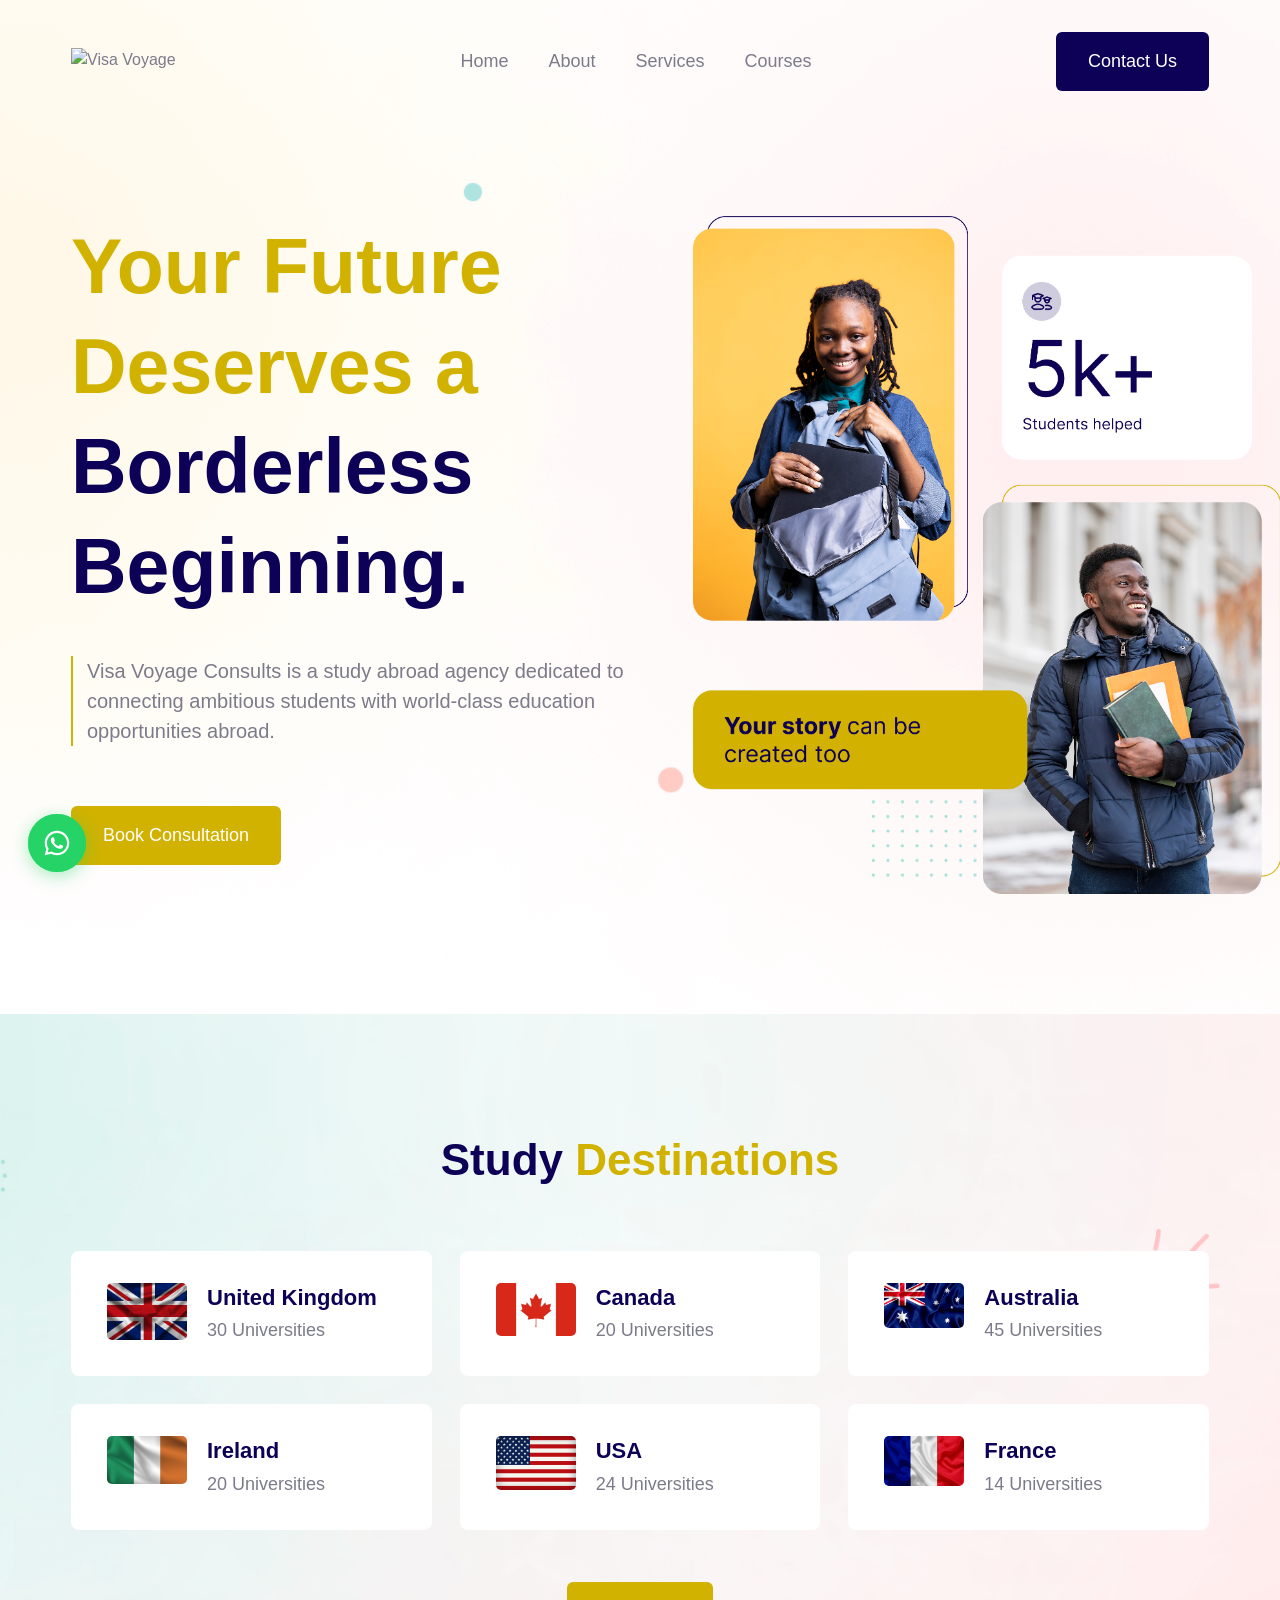
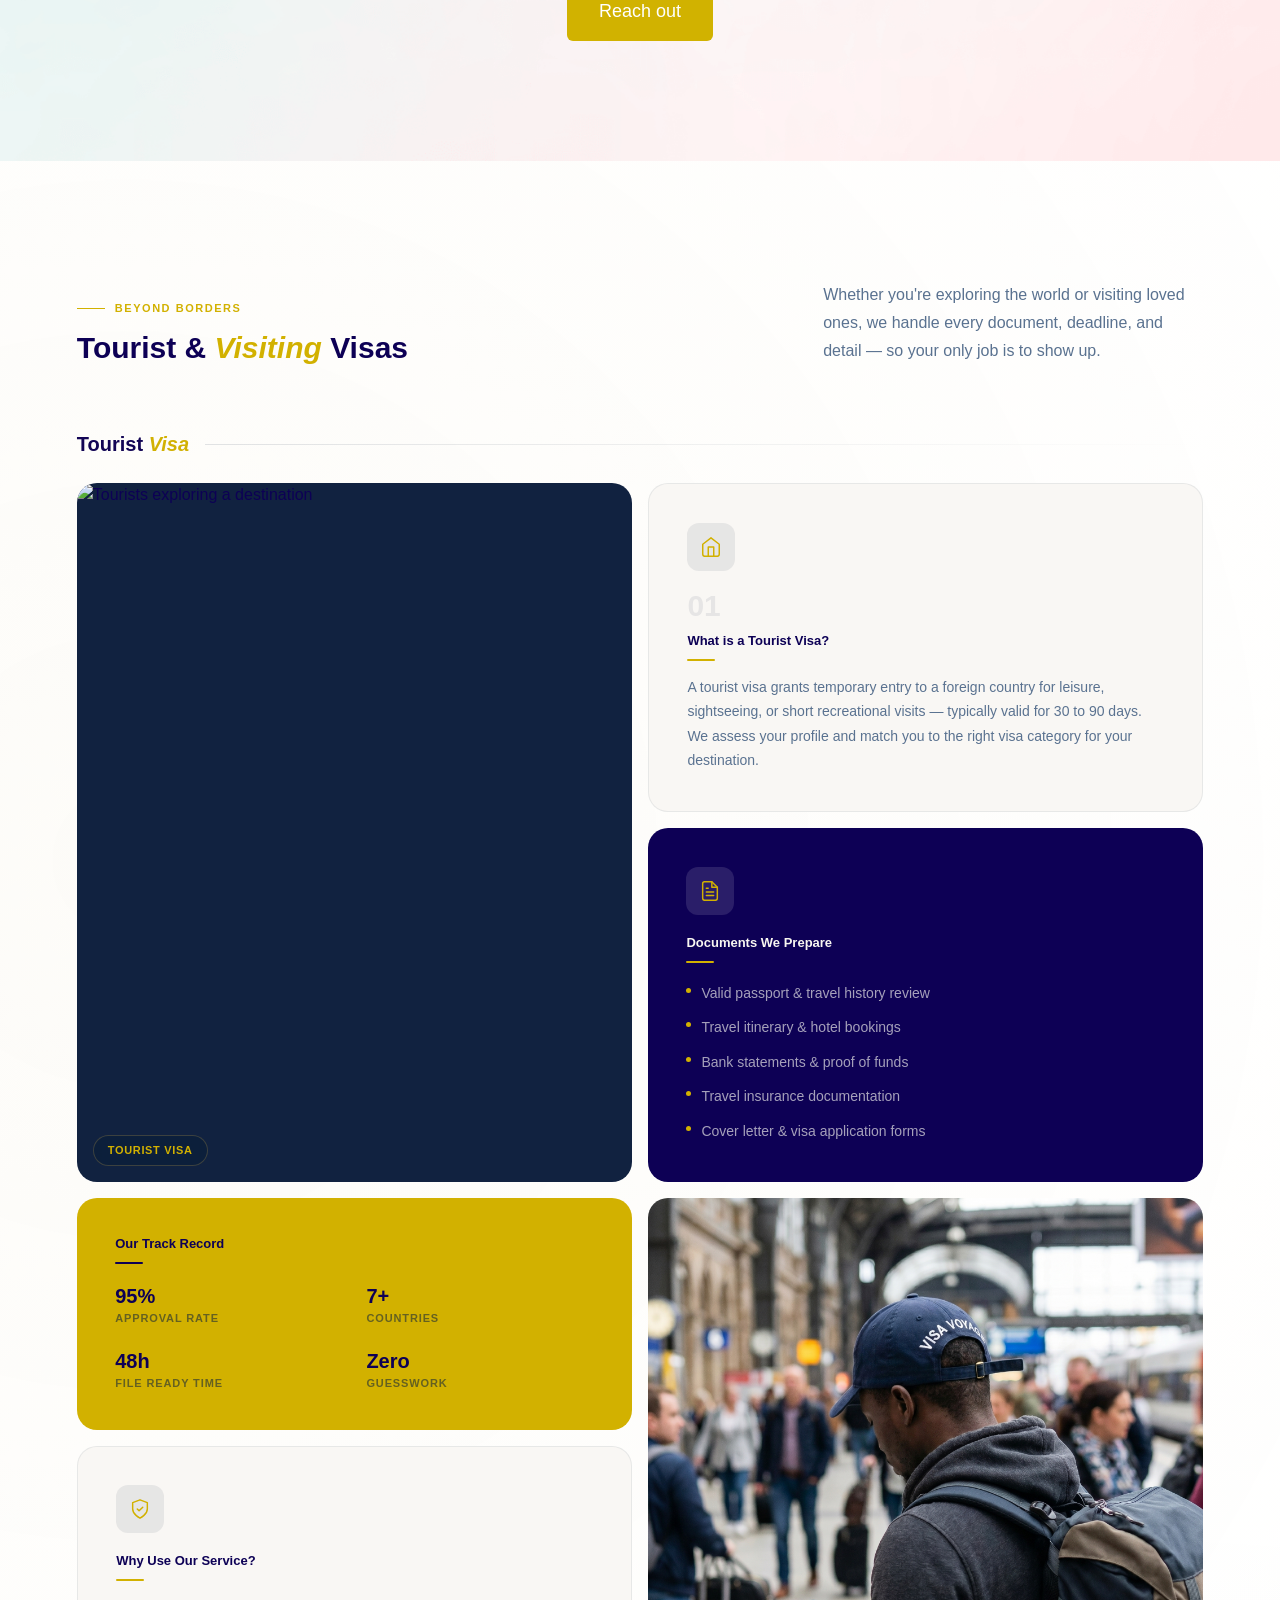
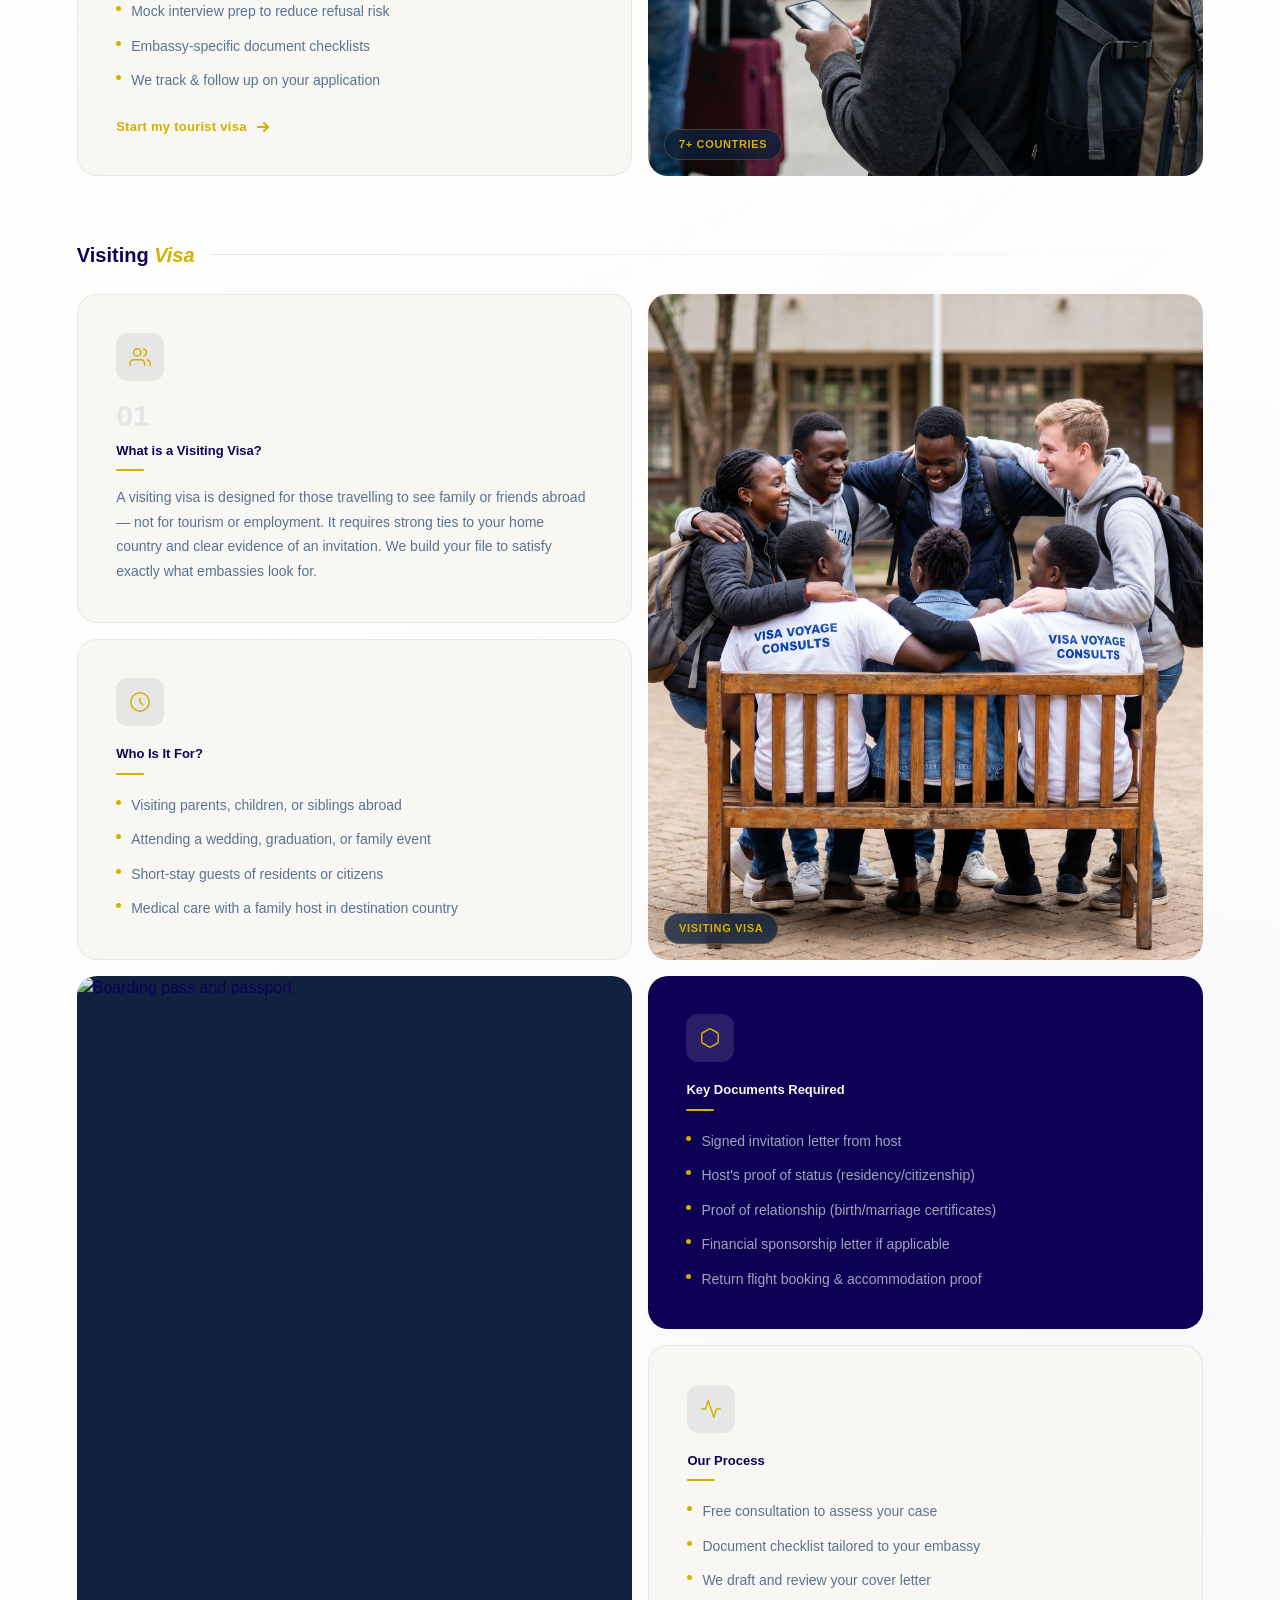
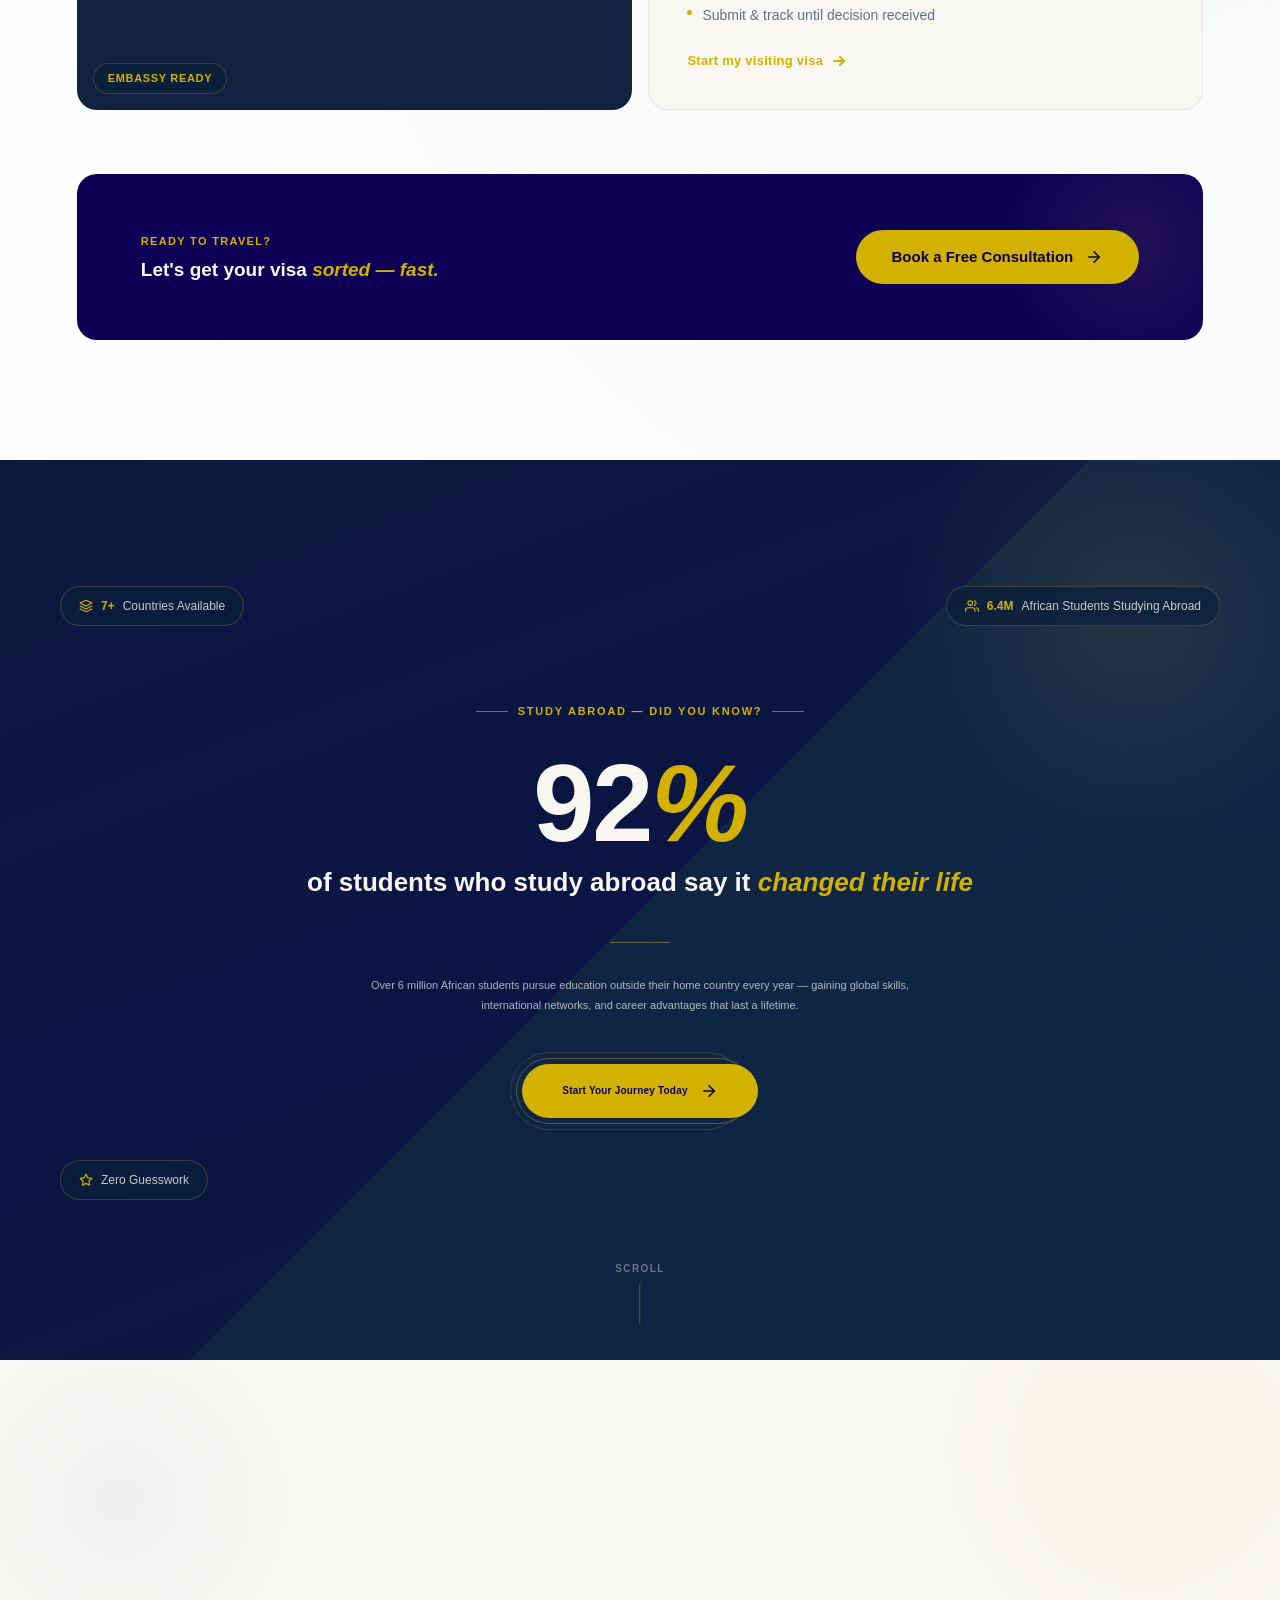
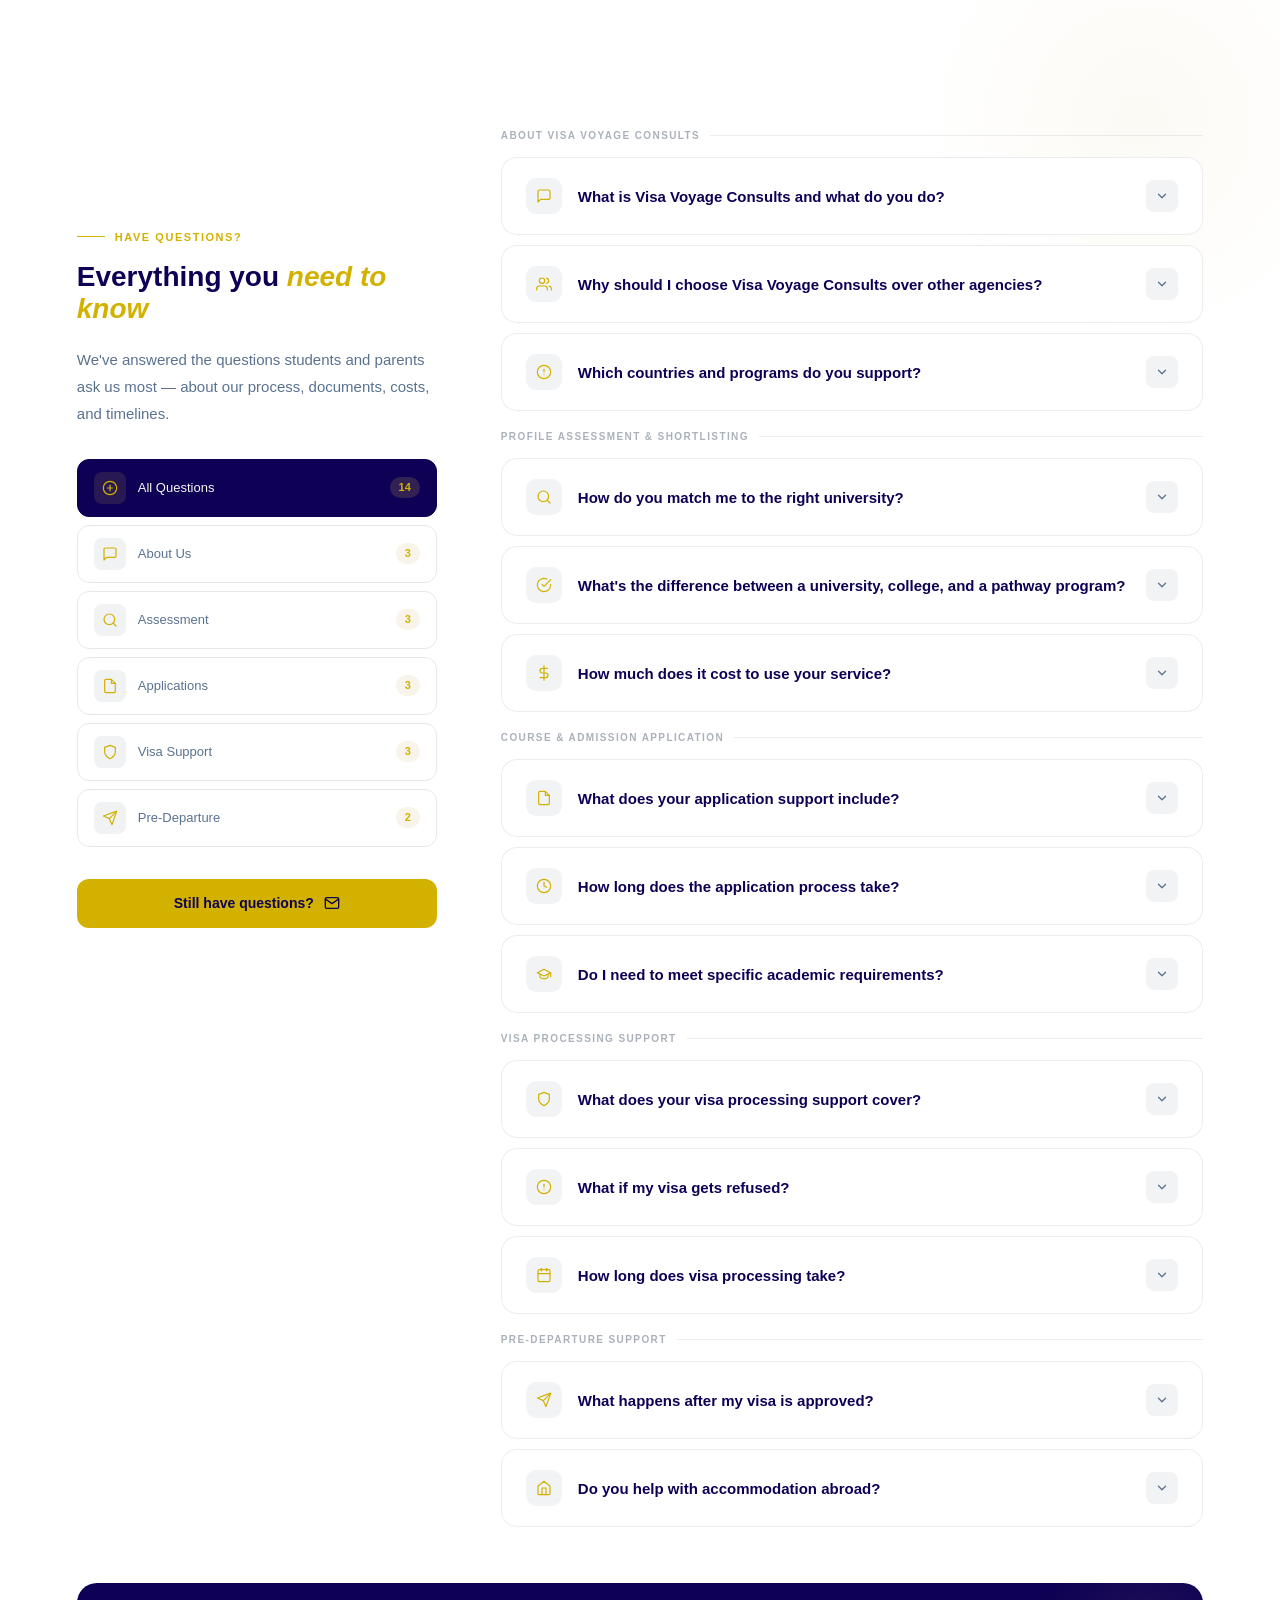
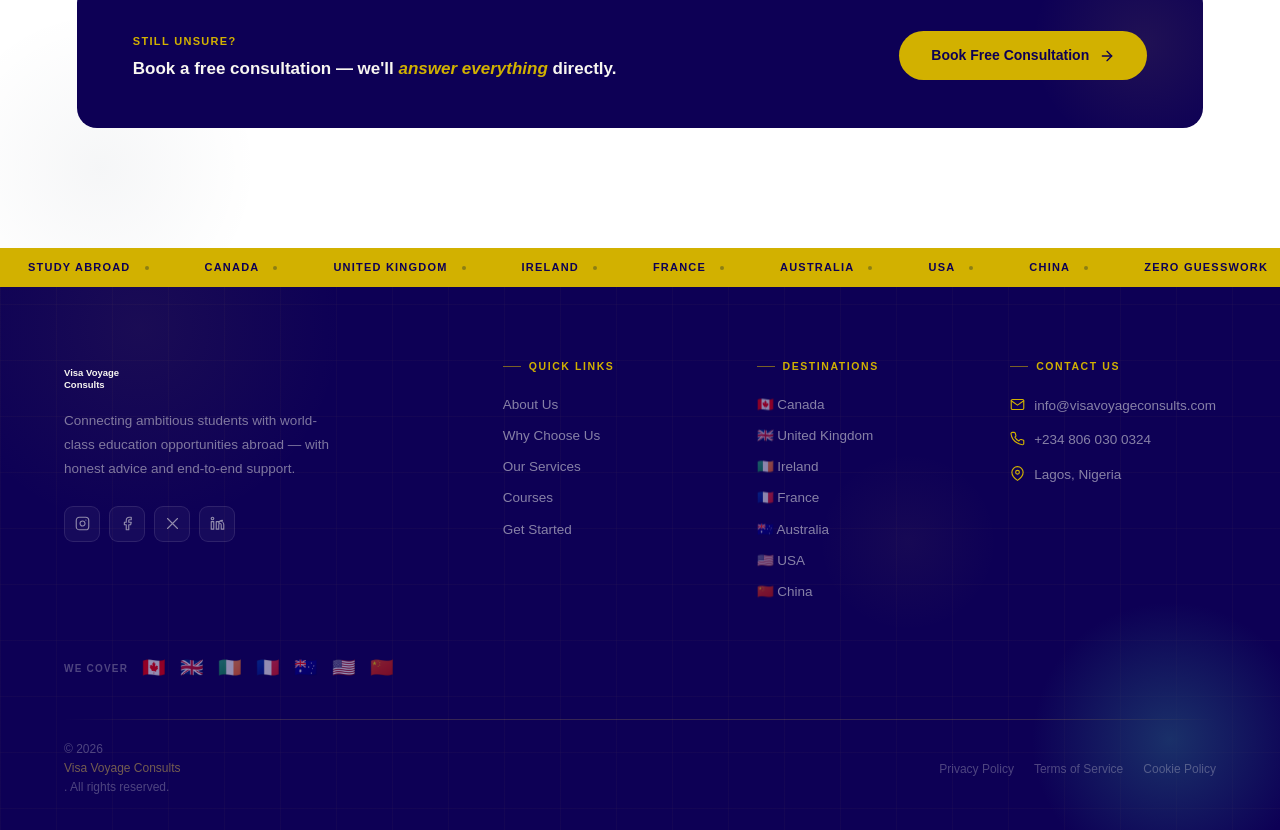
==== commit 11fd721e: "Updated project files" ====
--- a/index.html
+++ b/index.html
@@ -5,60 +5,39 @@
     <meta http-equiv="X-UA-Compatible" content="IE=edge" />
     <meta name="viewport" content="width=device-width, initial-scale=1.0" />
 
-    <!-- 
-    - primary meta tags
-  -->
     <title>Visa Voyage Consults</title>
     <meta
       name="title"
-      content="Visa Voyage Consuls - Your Gateway to Global Education"
+      content="Visa Voyage Consults - Your Gateway to Global Education"
     />
     <meta
       name="description"
-      content="Visa Voyage Consuls helps ambitious students secure admissions,
-   scholarships, and visa approvals into top universities across the world — with clarity,
-  confidence, and premium guidance at every step."
+      content="Visa Voyage Consults helps ambitious students secure admissions, scholarships, and visa approvals into top universities across the world."
     />
 
-    <!-- 
-    - favicon
-  -->
     <link
       rel="shortcut icon"
       href="./assets/images/favicon.png"
       type="image/svg+xml"
     />
-
-    <!-- 
-    - custom font link
-  -->
     <link rel="stylesheet" href="./assets/font/font.css" />
-
-    <!-- 
-    - custom css link
-  -->
     <link rel="stylesheet" href="./assets/css/style.css" />
-
-    <!-- 
-    - preload images
-  -->
     <link rel="preload" as="image" href="./assets/images/hero-banner.png" />
     <link rel="preload" as="image" href="./assets/images/hero-bg.png" />
+
+    <link
+      href="https://fonts.googleapis.com/css2?family=Playfair+Display:ital,wght@0,700;1,700&family=DM+Sans:wght@300;400;500;600&display=swap"
+      rel="stylesheet"
+    />
   </head>
 
   <body>
-    <!-- 
-    - PRELOADER
-  -->
-
+    <!-- PRELOADER -->
     <div class="preloader" data-preloader>
       <div class="circle" data-circle></div>
     </div>
 
-    <!-- 
-    - #HEADER
-  -->
-
+    <!-- HEADER -->
     <header class="header" data-header>
       <div class="container">
         <a href="index.html" class="logo">
@@ -66,7 +45,7 @@
             src="./assets/images/visa voyage logo.png"
             width="145"
             height="27"
-            alt="Visa Voyage Consuls"
+            alt="Visa Voyage Consults"
           />
         </a>
 
@@ -77,10 +56,9 @@
                 src="./assets/images/Visa voyage logo.png"
                 width="145"
                 height="27"
-                alt="Visa Voyage Consuls"
+                alt="Visa Voyage Consults"
               />
             </a>
-
             <button
               class="nav-close-btn"
               aria-label="close menu"
@@ -92,28 +70,31 @@
 
           <ul class="navbar-list">
             <li class="navbar-item">
-              <a href="#" class="navbar-link title-sm" data-nav-link>Home</a>
+              <a href="index.html" class="navbar-link title-sm" data-nav-link
+                >Home</a
+              >
             </li>
-
             <li class="navbar-item">
-              <a href="#about" class="navbar-link title-sm" data-nav-link
+              <a href="about.html" class="navbar-link title-sm" data-nav-link
                 >About</a
               >
             </li>
-
             <li class="navbar-item">
-              <a href="#services" class="navbar-link title-sm" data-nav-link
+              <a href="services.html" class="navbar-link title-sm" data-nav-link
                 >Services</a
               >
             </li>
-
             <li class="navbar-item">
-              <a href="#courses" class="navbar-link title-sm" data-nav-link>Courses</a>
+              <a href="courses.html" class="navbar-link title-sm" data-nav-link
+                >Courses</a
+              >
             </li>
           </ul>
         </nav>
 
-        <a href="mailto:info@visavoyageconsults.com" class="btn btn-secondary">Contact Us</a>
+        <a href="mailto:info@visavoyageconsults.com" class="btn btn-secondary"
+          >Contact Us</a
+        >
 
         <button class="nav-open-btn" aria-label="open menu" data-nav-toggler>
           <ion-icon name="menu-outline" aria-hidden="true"></ion-icon>
@@ -122,12 +103,11 @@
         <div class="overlay" data-overlay data-nav-toggler></div>
       </div>
     </header>
+
+    <!-- MAIN CONTENT — only page sections live here -->
     <main>
       <article>
-        <!-- 
-        - #HERO
-      -->
-
+        <!-- HERO -->
         <section
           class="section hero has-bg-image"
           aria-labelledby="hero-label"
@@ -139,20 +119,19 @@
                 <span class="span">Your Future Deserves a</span> Borderless
                 Beginning.
               </h1>
-
               <p class="title-md has-before">
                 Visa Voyage Consults is a study abroad agency dedicated to
                 connecting ambitious students with world-class education
                 opportunities abroad.
               </p>
-
               <div class="btn-group">
-                <a href="mailto:info@visavoyageconsults.com" class="btn btn-primary">Book Consultation</a>
-
-                <!-- <a href="#" class="btn btn-secondary"></a> -->
+                <a
+                  href="mailto:info@visavoyageconsults.com"
+                  class="btn btn-primary"
+                  >Book Consultation</a
+                >
               </div>
             </div>
-
             <figure class="hero-banner">
               <img
                 src="./assets/images/Group 11.png"
@@ -165,9 +144,7 @@
           </div>
         </section>
 
-        <!-- 
-        - #CATEGORY -->
-
+        <!-- DESTINATIONS -->
         <section
           class="section category has-bg-image"
           aria-labelledby="category-label"
@@ -176,17 +153,9 @@
           "
         >
           <div class="container">
-            <p
-              class="title-sm text-center section-subtitle"
-              id="category-label"
-            >
-              <!-- Course Categories -->
-            </p>
-
             <h2 class="headline-md text-center section-title">
               Study <span class="span has-after">Destinations</span>
             </h2>
-
             <ul class="grid-list">
               <li>
                 <div class="card category-card">
@@ -197,24 +166,20 @@
                       height="80"
                       style="border-radius: 5px"
                       loading="lazy"
-                      alt="Data Science icon"
+                      alt="United Kingdom"
                     />
                   </div>
-
                   <div>
                     <h3 class="title-lg">United Kingdom</h3>
-
                     <p class="title-sm">30 Universities</p>
                   </div>
-
                   <a
                     href="#"
                     class="layer-link"
-                    aria-label="Data Science Category"
+                    aria-label="United Kingdom"
                   ></a>
                 </div>
               </li>
-
               <li>
                 <div class="card category-card">
                   <div class="card-icon">
@@ -224,24 +189,16 @@
                       height="80"
                       style="border-radius: 5px"
                       loading="lazy"
-                      alt="UI/UX Design icon"
+                      alt="Canada"
                     />
                   </div>
-
                   <div>
                     <h3 class="title-lg">Canada</h3>
-
                     <p class="title-sm">20 Universities</p>
                   </div>
-
-                  <a
-                    href="#"
-                    class="layer-link"
-                    aria-label="UI/UX Design Category"
-                  ></a>
+                  <a href="#" class="layer-link" aria-label="Canada"></a>
                 </div>
               </li>
-
               <li>
                 <div class="card category-card">
                   <div class="card-icon">
@@ -251,24 +208,16 @@
                       height="80"
                       style="border-radius: 5px"
                       loading="lazy"
-                      alt="Modern Physics icon"
+                      alt="Australia"
                     />
                   </div>
-
                   <div>
                     <h3 class="title-lg">Australia</h3>
-
                     <p class="title-sm">45 Universities</p>
                   </div>
-
-                  <a
-                    href="#"
-                    class="layer-link"
-                    aria-label="Modern Physics Category"
-                  ></a>
+                  <a href="#" class="layer-link" aria-label="Australia"></a>
                 </div>
               </li>
-
               <li>
                 <div class="card category-card">
                   <div class="card-icon">
@@ -278,24 +227,16 @@
                       height="80"
                       style="border-radius: 5px"
                       loading="lazy"
-                      alt="Music Production icon"
+                      alt="Ireland"
                     />
                   </div>
-
                   <div>
                     <h3 class="title-lg">Ireland</h3>
-
                     <p class="title-sm">20 Universities</p>
                   </div>
-
-                  <a
-                    href="#"
-                    class="layer-link"
-                    aria-label="Music Production Category"
-                  ></a>
+                  <a href="#" class="layer-link" aria-label="Ireland"></a>
                 </div>
               </li>
-
               <li>
                 <div class="card category-card">
                   <div class="card-icon">
@@ -305,24 +246,16 @@
                       height="80"
                       style="border-radius: 5px"
                       loading="lazy"
-                      alt="Data Science icon"
+                      alt="USA"
                     />
                   </div>
-
                   <div>
                     <h3 class="title-lg">USA</h3>
-
                     <p class="title-sm">24 Universities</p>
                   </div>
-
-                  <a
-                    href="#"
-                    class="layer-link"
-                    aria-label="Data Science Category"
-                  ></a>
+                  <a href="#" class="layer-link" aria-label="USA"></a>
                 </div>
               </li>
-
               <li>
                 <div class="card category-card">
                   <div class="card-icon">
@@ -332,2273 +265,2888 @@
                       height="80"
                       style="border-radius: 5px"
                       loading="lazy"
-                      alt="Finances icon"
+                      alt="France"
                     />
                   </div>
-
                   <div>
                     <h3 class="title-lg">France</h3>
-
                     <p class="title-sm">14 Universities</p>
                   </div>
-
-                  <a
-                    href="#"
-                    class="layer-link"
-                    aria-label="Finances Category"
-                  ></a>
+                  <a href="#" class="layer-link" aria-label="France"></a>
                 </div>
               </li>
             </ul>
-
             <a href="#" class="btn btn-primary">Reach out</a>
           </div>
         </section>
 
-        <!-- 
-        - #ABOUT
-      -->
-
-        <section class="section about" aria-labelledby="about-label">
-          <div class="container">
-            <figure class="about-banner">
+        <!--
+  VISA VOYAGE — TOURIST & VISITING VISA SECTION (BENTO GRID)
+  Drop this anywhere inside your <body>, within <main><article>.
+  Requires Google Fonts in your <head>:
+  <link href="https://fonts.googleapis.com/css2?family=Playfair+Display:ital,wght@0,400;0,700;1,700&family=DM+Sans:wght@300;400;500;600&display=swap" rel="stylesheet">
+-->
+
+        <style>
+          /* ── Root ── */
+          .vvtv-root {
+            font-family: "Gilroy", sans-serif;
+            background: #ffffff;
+            color: #0d0055;
+            padding: clamp(64px, 10vw, 120px) clamp(20px, 6vw, 80px);
+            position: relative;
+            overflow: hidden;
+          }
+
+          .vvtv-root *,
+          .vvtv-root *::before,
+          .vvtv-root *::after {
+            box-sizing: border-box;
+            margin: 0;
+            padding: 0;
+          }
+
+          /* Subtle background texture */
+          .vvtv-root::before {
+            content: "";
+            position: absolute;
+            inset: 0;
+            background-image:
+              radial-gradient(
+                circle at 10% 20%,
+                rgba(201, 168, 76, 0.04) 0%,
+                transparent 50%
+              ),
+              radial-gradient(
+                circle at 90% 80%,
+                rgba(11, 31, 58, 0.03) 0%,
+                transparent 50%
+              );
+            pointer-events: none;
+          }
+
+          /* ── Header ── */
+          .vvtv-header {
+            max-width: 1200px;
+            margin: 0 auto clamp(40px, 6vw, 64px);
+            display: flex;
+            align-items: flex-end;
+            justify-content: space-between;
+            flex-wrap: wrap;
+            gap: 20px;
+            position: relative;
+          }
+
+          .vvtv-eyebrow {
+            display: inline-flex;
+            align-items: center;
+            gap: 10px;
+            font-size: 11px;
+            font-weight: 600;
+            letter-spacing: 0.14em;
+            text-transform: uppercase;
+            color: #d2b100;
+            margin-bottom: 14px;
+          }
+          .vvtv-eyebrow::before {
+            content: "";
+            display: block;
+            width: 28px;
+            height: 1px;
+            background: #d2b100;
+          }
+
+          .vvtv-headline {
+            font-family: "Gilroy", sans-serif;
+            font-size: clamp(2rem, 4vw, 3rem);
+            font-weight: 700;
+            line-height: 1.15;
+            color: #0d0055;
+          }
+          .vvtv-headline em {
+            font-style: italic;
+            color: #d2b100;
+          }
+
+          .vvtv-header-sub {
+            font-size: 16px;
+            color: #5a7290;
+            line-height: 1.75;
+            max-width: 380px;
+            flex-shrink: 0;
+          }
+
+          /* ══════════════════════════════════════
+     BENTO GRID — TOURIST VISA
+  ══════════════════════════════════════ */
+          .vvtv-bento {
+            max-width: 1200px;
+            margin: 0 auto 64px;
+            display: grid;
+            grid-template-columns: 1fr 1fr;
+            grid-template-rows: auto;
+            gap: 16px;
+          }
+
+          /* ── Shared card base ── */
+          .vvtv-cell {
+            border-radius: 20px;
+            overflow: hidden;
+            position: relative;
+          }
+
+          /* ── Image cells ── */
+          .vvtv-cell--img {
+            min-height: 280px;
+            background: #112240;
+          }
+
+          .vvtv-cell--img img {
+            width: 100%;
+            height: 100%;
+            object-fit: cover;
+            display: block;
+            transition: transform 0.6s ease;
+          }
+          .vvtv-cell--img:hover img {
+            transform: scale(1.04);
+          }
+
+          /* Image overlay tag */
+          .vvtv-img-tag {
+            position: absolute;
+            bottom: 16px;
+            left: 16px;
+            background: rgba(11, 31, 58, 0.75);
+            backdrop-filter: blur(8px);
+            -webkit-backdrop-filter: blur(8px);
+            border: 1px solid rgba(201, 168, 76, 0.25);
+            border-radius: 100px;
+            padding: 6px 14px;
+            font-size: 11px;
+            font-weight: 600;
+            letter-spacing: 0.06em;
+            text-transform: uppercase;
+            color: #d2b100;
+            pointer-events: none;
+          }
+
+          /* ── Text / content cells ── */
+          .vvtv-cell--text {
+            background: #f9f7f4;
+            border: 1.5px solid rgba(11, 31, 58, 0.07);
+            padding: clamp(28px, 3vw, 44px);
+            display: flex;
+            flex-direction: column;
+            justify-content: center;
+            gap: 0;
+            transition:
+              border-color 0.3s ease,
+              background 0.3s ease;
+          }
+          .vvtv-cell--text:hover {
+            border-color: rgba(201, 168, 76, 0.3);
+            background: #faf8f4;
+          }
+
+          /* Dark text cell variant */
+          .vvtv-cell--dark {
+            background: #0d0055;
+            border: none;
+          }
+          .vvtv-cell--dark:hover {
+            background: #112240;
+            border: none;
+          }
+
+          /* Gold text cell variant */
+          .vvtv-cell--gold {
+            background: #d2b100;
+            border: none;
+          }
+          .vvtv-cell--gold:hover {
+            background: #d4b560;
+            border: none;
+          }
+
+          /* Cell icon */
+          .vvtv-cell-icon {
+            width: 48px;
+            height: 48px;
+            border-radius: 12px;
+            display: flex;
+            align-items: center;
+            justify-content: center;
+            margin-bottom: 20px;
+            flex-shrink: 0;
+          }
+          .vvtv-cell-icon--navy {
+            background: rgba(11, 31, 58, 0.08);
+          }
+          .vvtv-cell-icon--light {
+            background: rgba(248, 246, 241, 0.12);
+          }
+          .vvtv-cell-icon--white {
+            background: rgba(11, 31, 58, 0.15);
+          }
+
+          .vvtv-cell-icon svg {
+            width: 22px;
+            height: 22px;
+            stroke-width: 1.6;
+            stroke-linecap: round;
+            stroke-linejoin: round;
+            fill: none;
+          }
+          .vvtv-cell-icon--navy svg {
+            stroke: #d2b100;
+          }
+          .vvtv-cell-icon--light svg {
+            stroke: #d2b100;
+          }
+          .vvtv-cell-icon--white svg {
+            stroke: #0d0055;
+          }
+
+          /* Cell number badge */
+          .vvtv-cell-num {
+            font-family: "Gilroy", sans-serif;
+            font-size: 3rem;
+            font-weight: 700;
+            line-height: 1;
+            margin-bottom: 12px;
+            user-select: none;
+          }
+          .vvtv-cell-num--muted {
+            color: rgba(11, 31, 58, 0.08);
+          }
+          .vvtv-cell-num--gold {
+            color: rgba(201, 168, 76, 0.25);
+          }
+          .vvtv-cell-num--light {
+            color: rgba(248, 246, 241, 0.1);
+          }
+
+          /* Cell title */
+          .vvtv-cell-title {
+            font-family: "Gilroy", sans-serif;
+            font-size: clamp(1.05rem, 1.8vw, 1.3rem);
+            font-weight: 700;
+            line-height: 1.25;
+            margin-bottom: 10px;
+          }
+          .vvtv-cell-title--dark {
+            color: #0d0055;
+          }
+          .vvtv-cell-title--light {
+            color: #f8f6f1;
+          }
+          .vvtv-cell-title--navy {
+            color: #0d0055;
+          }
+
+          /* Gold accent divider under title */
+          .vvtv-cell-divider {
+            width: 28px;
+            height: 2px;
+            background: #d2b100;
+            border-radius: 2px;
+            margin-bottom: 14px;
+            transition: width 0.35s ease;
+          }
+          .vvtv-cell--text:hover .vvtv-cell-divider,
+          .vvtv-cell--dark:hover .vvtv-cell-divider {
+            width: 48px;
+          }
+
+          /* Cell body text */
+          .vvtv-cell-body {
+            font-size: 14px;
+            line-height: 1.75;
+          }
+          .vvtv-cell-body--muted {
+            color: #5a7290;
+          }
+          .vvtv-cell-body--light {
+            color: rgba(248, 246, 241, 0.65);
+          }
+          .vvtv-cell-body--navy {
+            color: #0d0055;
+            opacity: 0.75;
+          }
+
+          /* Checklist in cell */
+          .vvtv-cell-list {
+            list-style: none;
+            display: flex;
+            flex-direction: column;
+            gap: 10px;
+            margin-top: 4px;
+          }
+          .vvtv-cell-list li {
+            display: flex;
+            align-items: flex-start;
+            gap: 10px;
+            font-size: 13px;
+            line-height: 1.6;
+          }
+          .vvtv-cell-list li .vvtv-dot {
+            width: 5px;
+            height: 5px;
+            border-radius: 50%;
+            flex-shrink: 0;
+            margin-top: 7px;
+          }
+          .vvtv-dot--gold {
+            background: #d2b100;
+          }
+          .vvtv-dot--light {
+            background: rgba(248, 246, 241, 0.5);
+          }
+          .vvtv-dot--navy {
+            background: #0d0055;
+          }
+
+          /* Stat cell layout */
+          .vvtv-stat-grid {
+            display: grid;
+            grid-template-columns: 1fr 1fr;
+            gap: 24px;
+            margin-top: 8px;
+          }
+          .vvtv-stat-item {
+          }
+          .vvtv-stat-val {
+            font-family: "Gilroy", sans-serif;
+            font-size: 2rem;
+            font-weight: 700;
+            color: #d2b100;
+            line-height: 1;
+            margin-bottom: 4px;
+          }
+          .vvtv-stat-lbl {
+            font-size: 11px;
+            font-weight: 600;
+            letter-spacing: 0.08em;
+            text-transform: uppercase;
+            color: rgba(248, 246, 241, 0.45);
+          }
+
+          /* CTA pill inside cell */
+          .vvtv-cell-cta {
+            display: inline-flex;
+            align-items: center;
+            gap: 8px;
+            margin-top: 24px;
+            font-size: 13px;
+            font-weight: 600;
+            color: #d2b100;
+            text-decoration: none;
+            letter-spacing: 0.02em;
+            transition: gap 0.2s ease;
+          }
+          .vvtv-cell-cta svg {
+            width: 16px;
+            height: 16px;
+            stroke: #d2b100;
+            fill: none;
+            stroke-width: 2;
+            stroke-linecap: round;
+            stroke-linejoin: round;
+            transition: transform 0.2s ease;
+          }
+          .vvtv-cell-cta:hover {
+            gap: 12px;
+          }
+          .vvtv-cell-cta:hover svg {
+            transform: translateX(3px);
+          }
+          .vvtv-cell-cta--dark {
+            color: #0d0055;
+          }
+          .vvtv-cell-cta--dark svg {
+            stroke: #0d0055;
+          }
+
+          /* ── GRID LAYOUT: Tourist ── */
+
+          /* Row 1: big image left (tall) + text stack right */
+          .vvtv-bento--tourist {
+            grid-template-areas:
+              "img-big   text-intro"
+              "img-big   text-docs"
+              "text-stat img-small"
+              "text-why  img-small";
+          }
+
+          .vvtv-cell--img-big {
+            grid-area: img-big;
+            min-height: 520px;
+          }
+          .vvtv-cell--text-intro {
+            grid-area: text-intro;
+          }
+          .vvtv-cell--text-docs {
+            grid-area: text-docs;
+          }
+          .vvtv-cell--text-stat {
+            grid-area: text-stat;
+          }
+          .vvtv-cell--img-small {
+            grid-area: img-small;
+            min-height: 360px;
+          }
+          .vvtv-cell--text-why {
+            grid-area: text-why;
+          }
+
+          /* ══════════════════════════════════════
+     BENTO GRID — VISITING VISA
+  ══════════════════════════════════════ */
+          .vvtv-bento--visiting {
+            grid-template-areas:
+              "text-vv1  img-v1"
+              "text-vv2  img-v1"
+              "img-v2    text-vv3"
+              "img-v2    text-vv4";
+          }
+
+          .vvtv-cell--text-vv1 {
+            grid-area: text-vv1;
+          }
+          .vvtv-cell--text-vv2 {
+            grid-area: text-vv2;
+          }
+          .vvtv-cell--img-v1 {
+            grid-area: img-v1;
+            min-height: 520px;
+          }
+          .vvtv-cell--img-v2 {
+            grid-area: img-v2;
+            min-height: 360px;
+          }
+          .vvtv-cell--text-vv3 {
+            grid-area: text-vv3;
+          }
+          .vvtv-cell--text-vv4 {
+            grid-area: text-vv4;
+          }
+
+          /* ── Section divider between Tourist and Visiting ── */
+          .vvtv-section-label {
+            max-width: 1200px;
+            margin: 0 auto 24px;
+            display: flex;
+            align-items: center;
+            gap: 16px;
+          }
+          .vvtv-section-label-text {
+            font-family: "Gilroy", sans-serif;
+            font-size: clamp(1.4rem, 2.5vw, 2rem);
+            font-weight: 700;
+            color: #0d0055;
+            white-space: nowrap;
+          }
+          .vvtv-section-label-text em {
+            font-style: italic;
+            color: #d2b100;
+          }
+          .vvtv-section-label-line {
+            flex: 1;
+            height: 1px;
+            background: linear-gradient(
+              90deg,
+              rgba(11, 31, 58, 0.12) 0%,
+              transparent 100%
+            );
+          }
+
+          /* ── Bottom CTA ── */
+          .vvtv-bottom-cta {
+            max-width: 1200px;
+            margin: 0 auto;
+            background: #0d0055;
+            border-radius: 20px;
+            padding: clamp(36px, 5vw, 56px) clamp(28px, 5vw, 64px);
+            display: flex;
+            align-items: center;
+            justify-content: space-between;
+            gap: 32px;
+            flex-wrap: wrap;
+            position: relative;
+            overflow: hidden;
+          }
+          .vvtv-bottom-cta::before {
+            content: "";
+            position: absolute;
+            top: -80px;
+            right: -80px;
+            width: 300px;
+            height: 300px;
+            border-radius: 50%;
+            background: radial-gradient(
+              circle,
+              rgba(201, 168, 76, 0.1) 0%,
+              transparent 65%
+            );
+            pointer-events: none;
+          }
+
+          .vvtv-cta-text {
+          }
+          .vvtv-cta-eyebrow {
+            font-size: 11px;
+            font-weight: 600;
+            letter-spacing: 0.12em;
+            text-transform: uppercase;
+            color: #d2b100;
+            margin-bottom: 10px;
+          }
+          .vvtv-cta-headline {
+            font-family: "Gilroy", sans-serif;
+            font-size: clamp(1.3rem, 2.5vw, 1.9rem);
+            font-weight: 700;
+            color: #f8f6f1;
+            line-height: 1.2;
+          }
+          .vvtv-cta-headline em {
+            font-style: italic;
+            color: #d2b100;
+          }
+
+          .vvtv-cta-btn {
+            display: inline-flex;
+            align-items: center;
+            gap: 12px;
+            background: #d2b100;
+            color: #0d0055;
+            font-family: "Gilroy", sans-serif;
+            font-size: 15px;
+            font-weight: 700;
+            padding: 16px 36px;
+            border-radius: 100px;
+            text-decoration: none;
+            border: none;
+            cursor: pointer;
+            white-space: nowrap;
+            flex-shrink: 0;
+            position: relative;
+            overflow: hidden;
+            transition:
+              color 0.35s ease,
+              transform 0.2s ease;
+          }
+          .vvtv-cta-btn::before {
+            content: "";
+            position: absolute;
+            inset: 0;
+            background: #0d0055;
+            transform: scaleX(0);
+            transform-origin: right center;
+            transition: transform 0.4s ease;
+          }
+          .vvtv-cta-btn:hover {
+            color: #d2b100;
+            transform: translateY(-2px);
+          }
+          .vvtv-cta-btn:hover::before {
+            transform: scaleX(1);
+          }
+          .vvtv-cta-btn span,
+          .vvtv-cta-btn svg {
+            position: relative;
+            z-index: 1;
+          }
+          .vvtv-cta-btn svg {
+            width: 18px;
+            height: 18px;
+            stroke: #0d0055;
+            fill: none;
+            stroke-width: 2;
+            stroke-linecap: round;
+            stroke-linejoin: round;
+            transition:
+              stroke 0.35s ease,
+              transform 0.3s ease;
+          }
+          .vvtv-cta-btn:hover svg {
+            stroke: #d2b100;
+            transform: translateX(4px);
+          }
+
+          /* ── Scroll entrance ── */
+          .vvtv-cell {
+            opacity: 0;
+            transform: translateY(24px);
+            transition:
+              opacity 0.6s ease,
+              transform 0.6s ease,
+              border-color 0.3s ease,
+              background 0.3s ease;
+          }
+          .vvtv-cell.vvtv-visible {
+            opacity: 1;
+            transform: translateY(0);
+          }
+
+          /* ══════════════════════════════════════
+     RESPONSIVE
+  ══════════════════════════════════════ */
+
+          /* TV / wide */
+          @media (min-width: 1600px) {
+            .vvtv-root {
+              padding: 140px 10vw;
+            }
+            .vvtv-bento {
+              max-width: 1440px;
+            }
+            .vvtv-bottom-cta {
+              max-width: 1440px;
+            }
+            .vvtv-section-label {
+              max-width: 1440px;
+            }
+            .vvtv-header {
+              max-width: 1440px;
+            }
+          }
+
+          /* Tablet (≤900px): 2 col → simplified */
+          @media (max-width: 900px) {
+            .vvtv-header {
+              flex-direction: column;
+              align-items: flex-start;
+            }
+            .vvtv-header-sub {
+              max-width: 100%;
+            }
+          }
+
+          /* Mobile (≤640px): pictures first, text below — single column */
+          @media (max-width: 640px) {
+            .vvtv-bento {
+              grid-template-columns: 1fr;
+              gap: 12px;
+            }
+
+            /* Tourist: reorder — images first, text below */
+            .vvtv-bento--tourist {
+              grid-template-areas:
+                "img-big"
+                "text-intro"
+                "text-docs"
+                "img-small"
+                "text-stat"
+                "text-why";
+            }
+
+            /* Visiting: reorder — images first */
+            .vvtv-bento--visiting {
+              grid-template-areas:
+                "img-v1"
+                "text-vv1"
+                "text-vv2"
+                "img-v2"
+                "text-vv3"
+                "text-vv4";
+            }
+
+            .vvtv-cell--img-big,
+            .vvtv-cell--img-small,
+            .vvtv-cell--img-v1,
+            .vvtv-cell--img-v2 {
+              min-height: 260px;
+            }
+
+            .vvtv-bottom-cta {
+              flex-direction: column;
+              text-align: center;
+              align-items: center;
+            }
+
+            .vvtv-stat-grid {
+              grid-template-columns: 1fr 1fr;
+            }
+          }
+
+          @media (max-width: 400px) {
+            .vvtv-cell--text {
+              padding: 24px 18px;
+            }
+            .vvtv-stat-grid {
+              grid-template-columns: 1fr;
+              gap: 16px;
+            }
+          }
+        </style>
+
+        <section class="vvtv-root" id="tourist-visiting-visa">
+          <!-- ── Header ── -->
+          <div class="vvtv-header">
+            <div>
+              <div class="vvtv-eyebrow">Beyond Borders</div>
+              <h2 class="vvtv-headline">
+                Tourist &amp; <em>Visiting</em> Visas
+              </h2>
+            </div>
+            <p class="vvtv-header-sub">
+              Whether you're exploring the world or visiting loved ones, we
+              handle every document, deadline, and detail — so your only job is
+              to show up.
+            </p>
+          </div>
+
+          <!-- ══════════════════════════════════
+       TOURIST VISA BENTO
+  ══════════════════════════════════ -->
+          <div class="vvtv-section-label">
+            <span class="vvtv-section-label-text">Tourist <em>Visa</em></span>
+            <div class="vvtv-section-label-line"></div>
+          </div>
+
+          <div class="vvtv-bento vvtv-bento--tourist">
+            <!-- Big image left -->
+            <div class="vvtv-cell vvtv-cell--img vvtv-cell--img-big">
               <img
-                src="./assets/images/Frame 561.png"
-                width="775"
-                height="685"
+                src="https://images.unsplash.com/photo-1488646953014-85cb44e25828?w=800&q=80"
+                alt="Tourists exploring a destination"
                 loading="lazy"
-                alt="about banner"
-                class="w-100"
               />
-            </figure>
-
-            <div class="about-content">
-              <p class="title-sm section-subtitle" id="about-label">About Us</p>
-
-              <h2 class="headline-md section-title">
-                We Are Your Trusted Pathway To
-                <span class="span has-after">Global Education</span>
-              </h2>
-
-              <p class="title-sm section-text">
-                Helping ambitious students access world-class study
-                opportunities abroad through trusted guidance, seamless
-                applications, and personalized support every step of the
-                journey.
+              <div class="vvtv-img-tag">Tourist Visa</div>
+            </div>
+
+            <!-- Text: intro -->
+            <div class="vvtv-cell vvtv-cell--text vvtv-cell--text-intro">
+              <div class="vvtv-cell-icon vvtv-cell-icon--navy">
+                <svg viewBox="0 0 24 24">
+                  <path d="M3 9l9-7 9 7v11a2 2 0 0 1-2 2H5a2 2 0 0 1-2-2z" />
+                  <polyline points="9 22 9 12 15 12 15 22" />
+                </svg>
+              </div>
+              <div class="vvtv-cell-num vvtv-cell-num--muted">01</div>
+              <h3 class="vvtv-cell-title vvtv-cell-title--dark">
+                What is a Tourist Visa?
+              </h3>
+              <div class="vvtv-cell-divider"></div>
+              <p class="vvtv-cell-body vvtv-cell-body--muted">
+                A tourist visa grants temporary entry to a foreign country for
+                leisure, sightseeing, or short recreational visits — typically
+                valid for 30 to 90 days. We assess your profile and match you to
+                the right visa category for your destination.
               </p>
-
-              <ul class="progress-list">
+            </div>
+
+            <!-- Text: documents -->
+            <div
+              class="vvtv-cell vvtv-cell--dark vvtv-cell--text vvtv-cell--text-docs"
+            >
+              <div class="vvtv-cell-icon vvtv-cell-icon--light">
+                <svg viewBox="0 0 24 24">
+                  <path
+                    d="M14 2H6a2 2 0 0 0-2 2v16a2 2 0 0 0 2 2h12a2 2 0 0 0 2-2V8z"
+                  />
+                  <polyline points="14 2 14 8 20 8" />
+                  <line x1="16" y1="13" x2="8" y2="13" />
+                  <line x1="16" y1="17" x2="8" y2="17" />
+                  <polyline points="10 9 9 9 8 9" />
+                </svg>
+              </div>
+              <h3 class="vvtv-cell-title vvtv-cell-title--light">
+                Documents We Prepare
+              </h3>
+              <div class="vvtv-cell-divider"></div>
+              <ul class="vvtv-cell-list">
                 <li>
-                  <div class="progress-label-wrapper">
-                    <p class="title-sm">Documentation Setup</p>
-
-                    <p class="title-sm">86%</p>
-                  </div>
-
-                  <div class="progress">
-                    <div class="progress-fill red"></div>
-                  </div>
+                  <span class="vvtv-dot vvtv-dot--gold"></span
+                  ><span class="vvtv-cell-body vvtv-cell-body--light"
+                    >Valid passport & travel history review</span
+                  >
                 </li>
-
                 <li>
-                  <div class="progress-label-wrapper">
-                    <p class="title-sm">Internal Preparation</p>
-
-                    <p class="title-sm">67%</p>
-                  </div>
-
-                  <div class="progress">
-                    <div class="progress-fill green"></div>
-                  </div>
+                  <span class="vvtv-dot vvtv-dot--gold"></span
+                  ><span class="vvtv-cell-body vvtv-cell-body--light"
+                    >Travel itinerary & hotel bookings</span
+                  >
                 </li>
-
                 <li>
-                  <div class="progress-label-wrapper">
-                    <p class="title-sm">Success Rate</p>
-
-                    <p class="title-sm">95%</p>
-                  </div>
-
-                  <div class="progress">
-                    <div class="progress-fill yellow"></div>
-                  </div>
+                  <span class="vvtv-dot vvtv-dot--gold"></span
+                  ><span class="vvtv-cell-body vvtv-cell-body--light"
+                    >Bank statements & proof of funds</span
+                  >
+                </li>
+                <li>
+                  <span class="vvtv-dot vvtv-dot--gold"></span
+                  ><span class="vvtv-cell-body vvtv-cell-body--light"
+                    >Travel insurance documentation</span
+                  >
+                </li>
+                <li>
+                  <span class="vvtv-dot vvtv-dot--gold"></span
+                  ><span class="vvtv-cell-body vvtv-cell-body--light"
+                    >Cover letter & visa application forms</span
+                  >
                 </li>
               </ul>
             </div>
+
+            <!-- Text: stats -->
+            <div
+              class="vvtv-cell vvtv-cell--gold vvtv-cell--text vvtv-cell--text-stat"
+            >
+              <h3 class="vvtv-cell-title vvtv-cell-title--navy">
+                Our Track Record
+              </h3>
+              <div class="vvtv-cell-divider" style="background: #0d0055"></div>
+              <div class="vvtv-stat-grid">
+                <div class="vvtv-stat-item">
+                  <div class="vvtv-stat-val" style="color: #0d0055">95%</div>
+                  <div
+                    class="vvtv-stat-lbl"
+                    style="color: rgba(11, 31, 58, 0.55)"
+                  >
+                    Approval Rate
+                  </div>
+                </div>
+                <div class="vvtv-stat-item">
+                  <div class="vvtv-stat-val" style="color: #0d0055">7+</div>
+                  <div
+                    class="vvtv-stat-lbl"
+                    style="color: rgba(11, 31, 58, 0.55)"
+                  >
+                    Countries
+                  </div>
+                </div>
+                <div class="vvtv-stat-item">
+                  <div class="vvtv-stat-val" style="color: #0d0055">48h</div>
+                  <div
+                    class="vvtv-stat-lbl"
+                    style="color: rgba(11, 31, 58, 0.55)"
+                  >
+                    File Ready Time
+                  </div>
+                </div>
+                <div class="vvtv-stat-item">
+                  <div class="vvtv-stat-val" style="color: #0d0055">Zero</div>
+                  <div
+                    class="vvtv-stat-lbl"
+                    style="color: rgba(11, 31, 58, 0.55)"
+                  >
+                    Guesswork
+                  </div>
+                </div>
+              </div>
+            </div>
+
+            <!-- Small image right-bottom -->
+            <div class="vvtv-cell vvtv-cell--img vvtv-cell--img-small">
+              <img
+                src="./assets/images/bento1.jpeg"
+                alt="Passport and travel documents"
+                loading="lazy"
+              />
+              <div class="vvtv-img-tag">7+ Countries</div>
+            </div>
+
+            <!-- Text: why us -->
+            <div class="vvtv-cell vvtv-cell--text vvtv-cell--text-why">
+              <div class="vvtv-cell-icon vvtv-cell-icon--navy">
+                <svg viewBox="0 0 24 24">
+                  <path d="M12 22s8-4 8-10V5l-8-3-8 3v7c0 6 8 10 8 10z" />
+                  <polyline points="9 12 11 14 15 10" />
+                </svg>
+              </div>
+              <h3 class="vvtv-cell-title vvtv-cell-title--dark">
+                Why Use Our Service?
+              </h3>
+              <div class="vvtv-cell-divider"></div>
+              <ul class="vvtv-cell-list">
+                <li>
+                  <span class="vvtv-dot vvtv-dot--gold"></span
+                  ><span class="vvtv-cell-body vvtv-cell-body--muted"
+                    >Mock interview prep to reduce refusal risk</span
+                  >
+                </li>
+                <li>
+                  <span class="vvtv-dot vvtv-dot--gold"></span
+                  ><span class="vvtv-cell-body vvtv-cell-body--muted"
+                    >Embassy-specific document checklists</span
+                  >
+                </li>
+                <li>
+                  <span class="vvtv-dot vvtv-dot--gold"></span
+                  ><span class="vvtv-cell-body vvtv-cell-body--muted"
+                    >We track & follow up on your application</span
+                  >
+                </li>
+              </ul>
+              <a
+                href="mailto:info@visavoyageconsults.com?subject=Tourist%20Visa%20Enquiry"
+                class="vvtv-cell-cta"
+              >
+                Start my tourist visa
+                <svg viewBox="0 0 16 16">
+                  <line x1="3" y1="8" x2="13" y2="8" />
+                  <polyline points="9,4 13,8 9,12" />
+                </svg>
+              </a>
+            </div>
+          </div>
+
+          <!-- ══════════════════════════════════
+       VISITING VISA BENTO
+  ══════════════════════════════════ -->
+          <div class="vvtv-section-label">
+            <span class="vvtv-section-label-text">Visiting <em>Visa</em></span>
+            <div class="vvtv-section-label-line"></div>
+          </div>
+
+          <div class="vvtv-bento vvtv-bento--visiting">
+            <!-- Text: what is -->
+            <div class="vvtv-cell vvtv-cell--text vvtv-cell--text-vv1">
+              <div class="vvtv-cell-icon vvtv-cell-icon--navy">
+                <svg viewBox="0 0 24 24">
+                  <path d="M17 21v-2a4 4 0 0 0-4-4H5a4 4 0 0 0-4 4v2" />
+                  <circle cx="9" cy="7" r="4" />
+                  <path d="M23 21v-2a4 4 0 0 0-3-3.87" />
+                  <path d="M16 3.13a4 4 0 0 1 0 7.75" />
+                </svg>
+              </div>
+              <div class="vvtv-cell-num vvtv-cell-num--muted">01</div>
+              <h3 class="vvtv-cell-title vvtv-cell-title--dark">
+                What is a Visiting Visa?
+              </h3>
+              <div class="vvtv-cell-divider"></div>
+              <p class="vvtv-cell-body vvtv-cell-body--muted">
+                A visiting visa is designed for those travelling to see family
+                or friends abroad — not for tourism or employment. It requires
+                strong ties to your home country and clear evidence of an
+                invitation. We build your file to satisfy exactly what embassies
+                look for.
+              </p>
+            </div>
+
+            <!-- Text: who it's for -->
+            <div class="vvtv-cell vvtv-cell--text vvtv-cell--text-vv2">
+              <div class="vvtv-cell-icon vvtv-cell-icon--navy">
+                <svg viewBox="0 0 24 24">
+                  <circle cx="12" cy="12" r="10" />
+                  <path d="M12 8v4l3 3" />
+                </svg>
+              </div>
+              <h3 class="vvtv-cell-title vvtv-cell-title--dark">
+                Who Is It For?
+              </h3>
+              <div class="vvtv-cell-divider"></div>
+              <ul class="vvtv-cell-list">
+                <li>
+                  <span class="vvtv-dot vvtv-dot--gold"></span
+                  ><span class="vvtv-cell-body vvtv-cell-body--muted"
+                    >Visiting parents, children, or siblings abroad</span
+                  >
+                </li>
+                <li>
+                  <span class="vvtv-dot vvtv-dot--gold"></span
+                  ><span class="vvtv-cell-body vvtv-cell-body--muted"
+                    >Attending a wedding, graduation, or family event</span
+                  >
+                </li>
+                <li>
+                  <span class="vvtv-dot vvtv-dot--gold"></span
+                  ><span class="vvtv-cell-body vvtv-cell-body--muted"
+                    >Short-stay guests of residents or citizens</span
+                  >
+                </li>
+                <li>
+                  <span class="vvtv-dot vvtv-dot--gold"></span
+                  ><span class="vvtv-cell-body vvtv-cell-body--muted"
+                    >Medical care with a family host in destination
+                    country</span
+                  >
+                </li>
+              </ul>
+            </div>
+
+            <!-- Big image right -->
+            <div class="vvtv-cell vvtv-cell--img vvtv-cell--img-v1">
+              <img
+                src="./assets/images/bento2.jpeg"
+                alt="Family reunion abroad"
+                loading="lazy"
+              />
+              <div class="vvtv-img-tag">Visiting Visa</div>
+            </div>
+
+            <!-- Image left-bottom -->
+            <div class="vvtv-cell vvtv-cell--img vvtv-cell--img-v2">
+              <img
+                src="https://images.unsplash.com/photo-1436491865332-7a61a109cc05?w=800&q=80"
+                alt="Boarding pass and passport"
+                loading="lazy"
+              />
+              <div class="vvtv-img-tag">Embassy Ready</div>
+            </div>
+
+            <!-- Text: documents -->
+            <div
+              class="vvtv-cell vvtv-cell--dark vvtv-cell--text vvtv-cell--text-vv3"
+            >
+              <div class="vvtv-cell-icon vvtv-cell-icon--light">
+                <svg viewBox="0 0 24 24">
+                  <path
+                    d="M21 16V8a2 2 0 0 0-1-1.73l-7-4a2 2 0 0 0-2 0l-7 4A2 2 0 0 0 3 8v8a2 2 0 0 0 1 1.73l7 4a2 2 0 0 0 2 0l7-4A2 2 0 0 0 21 16z"
+                  />
+                </svg>
+              </div>
+              <h3 class="vvtv-cell-title vvtv-cell-title--light">
+                Key Documents Required
+              </h3>
+              <div class="vvtv-cell-divider"></div>
+              <ul class="vvtv-cell-list">
+                <li>
+                  <span class="vvtv-dot vvtv-dot--gold"></span
+                  ><span class="vvtv-cell-body vvtv-cell-body--light"
+                    >Signed invitation letter from host</span
+                  >
+                </li>
+                <li>
+                  <span class="vvtv-dot vvtv-dot--gold"></span
+                  ><span class="vvtv-cell-body vvtv-cell-body--light"
+                    >Host's proof of status (residency/citizenship)</span
+                  >
+                </li>
+                <li>
+                  <span class="vvtv-dot vvtv-dot--gold"></span
+                  ><span class="vvtv-cell-body vvtv-cell-body--light"
+                    >Proof of relationship (birth/marriage certificates)</span
+                  >
+                </li>
+                <li>
+                  <span class="vvtv-dot vvtv-dot--gold"></span
+                  ><span class="vvtv-cell-body vvtv-cell-body--light"
+                    >Financial sponsorship letter if applicable</span
+                  >
+                </li>
+                <li>
+                  <span class="vvtv-dot vvtv-dot--gold"></span
+                  ><span class="vvtv-cell-body vvtv-cell-body--light"
+                    >Return flight booking & accommodation proof</span
+                  >
+                </li>
+              </ul>
+            </div>
+
+            <!-- Text: process -->
+            <div class="vvtv-cell vvtv-cell--text vvtv-cell--text-vv4">
+              <div class="vvtv-cell-icon vvtv-cell-icon--navy">
+                <svg viewBox="0 0 24 24">
+                  <polyline points="22 12 18 12 15 21 9 3 6 12 2 12" />
+                </svg>
+              </div>
+              <h3 class="vvtv-cell-title vvtv-cell-title--dark">Our Process</h3>
+              <div class="vvtv-cell-divider"></div>
+              <ul class="vvtv-cell-list">
+                <li>
+                  <span class="vvtv-dot vvtv-dot--gold"></span
+                  ><span class="vvtv-cell-body vvtv-cell-body--muted"
+                    >Free consultation to assess your case</span
+                  >
+                </li>
+                <li>
+                  <span class="vvtv-dot vvtv-dot--gold"></span
+                  ><span class="vvtv-cell-body vvtv-cell-body--muted"
+                    >Document checklist tailored to your embassy</span
+                  >
+                </li>
+                <li>
+                  <span class="vvtv-dot vvtv-dot--gold"></span
+                  ><span class="vvtv-cell-body vvtv-cell-body--muted"
+                    >We draft and review your cover letter</span
+                  >
+                </li>
+                <li>
+                  <span class="vvtv-dot vvtv-dot--gold"></span
+                  ><span class="vvtv-cell-body vvtv-cell-body--muted"
+                    >Submit & track until decision received</span
+                  >
+                </li>
+              </ul>
+              <a
+                href="mailto:info@visavoyageconsults.com?subject=Visiting%20Visa%20Enquiry"
+                class="vvtv-cell-cta"
+              >
+                Start my visiting visa
+                <svg viewBox="0 0 16 16">
+                  <line x1="3" y1="8" x2="13" y2="8" />
+                  <polyline points="9,4 13,8 9,12" />
+                </svg>
+              </a>
+            </div>
+          </div>
+
+          <!-- ── Bottom CTA ── -->
+          <div class="vvtv-bottom-cta">
+            <div class="vvtv-cta-text">
+              <div class="vvtv-cta-eyebrow">Ready to travel?</div>
+              <h3 class="vvtv-cta-headline">
+                Let's get your visa <em>sorted — fast.</em>
+              </h3>
+            </div>
+            <a
+              href="mailto:info@visavoyageconsults.com?subject=Tourist%20%2F%20Visiting%20Visa%20Enquiry"
+              class="vvtv-cta-btn"
+            >
+              <span>Book a Free Consultation</span>
+              <svg viewBox="0 0 24 24">
+                <line x1="5" y1="12" x2="19" y2="12" />
+                <polyline points="12,5 19,12 12,19" />
+              </svg>
+            </a>
           </div>
         </section>
 
-        <section class="vv-section" id="about">
-          <div class="vv-bg-blob"></div>
-          <div class="vv-inner">
-            <div class="vv-eyebrow">Who we are</div>
-            <h2 class="vv-headline">Study abroad — <em>done right</em></h2>
-            <p class="vv-subtext">
-              We connect ambitious students with world-class education
-              opportunities abroad. Honest advice, clear guidance, and support
-              from first call to departure day.
+        <script>
+          (function () {
+            var cells = document.querySelectorAll(".vvtv-cell");
+            var observer = new IntersectionObserver(
+              function (entries) {
+                entries.forEach(function (entry) {
+                  if (entry.isIntersecting) {
+                    var el = entry.target;
+                    var delay = parseInt(
+                      el.getAttribute("data-vvtv-delay") || "0",
+                      10,
+                    );
+                    setTimeout(function () {
+                      el.classList.add("vvtv-visible");
+                    }, delay);
+                    observer.unobserve(el);
+                  }
+                });
+              },
+              { threshold: 0.08, rootMargin: "0px 0px -30px 0px" },
+            );
+
+            cells.forEach(function (cell, i) {
+              cell.setAttribute("data-vvtv-delay", String((i % 3) * 100));
+              observer.observe(cell);
+            });
+          })();
+        </script>
+
+        <!-- VIDEO FACT SECTION -->
+        <section class="vvhero-root" id="study-abroad-facts">
+          <div class="vvhero-video-wrap">
+            <video
+              autoplay
+              muted
+              loop
+              playsinline
+              preload="auto"
+              poster="https://images.unsplash.com/photo-1523050854058-8df90110c9f1?w=1600&q=80"
+            >
+              <source src="./assets/images/videopaly.mp4" type="video/mp4" />
+            </video>
+          </div>
+          <div class="vvhero-overlay"></div>
+          <div class="vvhero-pill vvhero-pill--a">
+            <svg viewBox="0 0 24 24">
+              <path
+                d="M12 2L2 7l10 5 10-5-10-5zM2 17l10 5 10-5M2 12l10 5 10-5"
+              />
+            </svg>
+            <span>7+</span> Countries Available
+          </div>
+          <div class="vvhero-pill vvhero-pill--b">
+            <svg viewBox="0 0 24 24">
+              <path d="M17 21v-2a4 4 0 0 0-4-4H5a4 4 0 0 0-4 4v2" />
+              <circle cx="9" cy="7" r="4" />
+              <path d="M23 21v-2a4 4 0 0 0-3-3.87M16 3.13a4 4 0 0 1 0 7.75" />
+            </svg>
+            <span>6.4M</span> African Students Studying Abroad
+          </div>
+          <div class="vvhero-pill vvhero-pill--c">
+            <svg viewBox="0 0 24 24">
+              <polygon
+                points="12 2 15.09 8.26 22 9.27 17 14.14 18.18 21.02 12 17.77 5.82 21.02 7 14.14 2 9.27 8.91 8.26 12 2"
+              />
+            </svg>
+            Zero Guesswork
+          </div>
+          <div class="vvhero-content">
+            <div class="vvhero-eyebrow">Study Abroad — Did You Know?</div>
+            <div class="vvhero-stat">92<em>%</em></div>
+            <h2 class="vvhero-headline">
+              of students who study abroad say it <em>changed their life</em>
+            </h2>
+            <div class="vvhero-divider"></div>
+            <p class="vvhero-body">
+              Over 6 million African students pursue education outside their
+              home country every year — gaining global skills, international
+              networks, and career advantages that last a lifetime.
             </p>
-
-            <div class="vv-grid">
-              <!-- Left: dark visual panel -->
-              <div class="vv-visual">
-                <div
-                  style="
-                    color: #f7f7f7;
-                    font-size: 12px;
-                    font-weight: 600;
-                    letter-spacing: 0.12em;
-                    text-transform: none;
-                  "
-                >
-                  <!-- Study Destinations -->
-                </div>
-
-                <div class="vv-globe-wrap">
-                  <div class="vv-globe">
-                    <div class="vv-pins">
-                      <div class="vv-pin"></div>
-                      <div class="vv-pin"></div>
-                      <div class="vv-pin"></div>
-                      <div class="vv-pin"></div>
-                    </div>
-                    <div class="vv-globe-inner">
-                      <div class="vv-globe-dot"></div>
-                    </div>
-                  </div>
-                </div>
-
-                <div class="vv-countries">
-                  <span class="vv-country">🇨🇦 Canada</span>
-                  <span class="vv-country">🇬🇧 UK</span>
-                  <span class="vv-country">🇮🇪 Ireland</span>
-                  <span class="vv-country">🇫🇷 France</span>
-                  <span class="vv-country">🇨🇳 China</span>
-                  <span class="vv-country">🇺🇸 USA</span>
-                  <span class="vv-country">🇦🇺 Australia</span>
-                </div>
-              </div>
-
-              <!-- Right: white content panel -->
-              <div class="vv-content">
-                <div class="vv-tabs">
-                  <button class="vv-tab active" data-tab="who">
-                    Who we are
-                  </button>
-                  <button class="vv-tab" data-tab="how">How we help</button>
-                  <button class="vv-tab" data-tab="why">Why us</button>
-                </div>
-
-                <div class="vv-panel active" id="panel-who">
-                  <p class="vv-panel-title">A partner, not just a consultant</p>
-                  <p class="vv-panel-text">
-                    Visa Voyage Consults assesses your academic background,
-                    career goals, and budget — then matches you with programs
-                    and schools where you have a realistic shot at admission and
-                    visa approval.
-                  </p>
-                  <ul class="vv-checks">
-                    <li>
-                      <div class="vv-check-icon">
-                        <svg viewBox="0 0 12 12">
-                          <polyline points="2,6 5,9 10,3" />
-                        </svg>
-                      </div>
-                      Partners with accredited schools in 7+ countries
-                    </li>
-                    <li>
-                      <div class="vv-check-icon">
-                        <svg viewBox="0 0 12 12">
-                          <polyline points="2,6 5,9 10,3" />
-                        </svg>
-                      </div>
-                      Up-to-date on shifting immigration &amp; admissions
-                      policies
-                    </li>
-                    <li>
-                      <div class="vv-check-icon">
-                        <svg viewBox="0 0 12 12">
-                          <polyline points="2,6 5,9 10,3" />
-                        </svg>
-                      </div>
-                      No false promises — only what's genuinely right for you
-                    </li>
-                  </ul>
-                </div>
-
-                <div class="vv-panel" id="panel-how">
-                  <p class="vv-panel-title">End-to-end, not piece-meal</p>
-                  <p class="vv-panel-text">
-                    We handle everything from university shortlisting and
-                    application writing to visa file preparation and
-                    pre-departure briefings — so nothing falls through the
-                    cracks.
-                  </p>
-                  <ul class="vv-checks">
-                    <li>
-                      <div class="vv-check-icon">
-                        <svg viewBox="0 0 12 12">
-                          <polyline points="2,6 5,9 10,3" />
-                        </svg>
-                      </div>
-                      Profile assessment &amp; university shortlisting
-                    </li>
-                    <li>
-                      <div class="vv-check-icon">
-                        <svg viewBox="0 0 12 12">
-                          <polyline points="2,6 5,9 10,3" />
-                        </svg>
-                      </div>
-                      SOP, CV, LOE review &amp; full application management
-                    </li>
-                    <li>
-                      <div class="vv-check-icon">
-                        <svg viewBox="0 0 12 12">
-                          <polyline points="2,6 5,9 10,3" />
-                        </svg>
-                      </div>
-                      Visa processing, mock interviews &amp; departure briefing
-                    </li>
-                  </ul>
-                </div>
-
-                <div class="vv-panel" id="panel-why">
-                  <p class="vv-panel-title">Real results, zero guesswork</p>
-                  <p class="vv-panel-text">
-                    We tell you what's realistic. Your goals, budget, and
-                    background shape every recommendation — not our commission.
-                    Submission-ready applications that actually get through.
-                  </p>
-                  <ul class="vv-checks">
-                    <li>
-                      <div class="vv-check-icon">
-                        <svg viewBox="0 0 12 12">
-                          <polyline points="2,6 5,9 10,3" />
-                        </svg>
-                      </div>
-                      Honest, personalised advice — no upsells
-                    </li>
-                    <li>
-                      <div class="vv-check-icon">
-                        <svg viewBox="0 0 12 12">
-                          <polyline points="2,6 5,9 10,3" />
-                        </svg>
-                      </div>
-                      Embassy-ready visa files with refusal-risk checks
-                    </li>
-                    <li>
-                      <div class="vv-check-icon">
-                        <svg viewBox="0 0 12 12">
-                          <polyline points="2,6 5,9 10,3" />
-                        </svg>
-                      </div>
-                      Structured guidance that eliminates missed deadlines
-                    </li>
-                  </ul>
-                </div>
-
-                <a href="mailto:info@visavoyageconsults.com" class="vv-cta">
-                  Book a free consultation
-                  <svg viewBox="0 0 16 16">
-                    <line x1="3" y1="8" x2="13" y2="8" />
-                    <polyline points="9,4 13,8 9,12" />
-                  </svg>
-                </a>
-              </div>
-            </div>
-
-            <!-- Stats -->
-            <div class="vv-stats">
-              <div class="vv-stat">
-                <span class="vv-stat-num">7<span>+</span></span>
-                <span class="vv-stat-label">Countries</span>
-              </div>
-              <div class="vv-stat">
-                <span class="vv-stat-num">100<span>%</span></span>
-                <span class="vv-stat-label">Student-focused</span>
-              </div>
-              <div class="vv-stat">
-                <span class="vv-stat-num">Zero</span>
-                <span class="vv-stat-label">Guesswork</span>
-              </div>
-            </div>
+            <div class="vvhero-cta-wrap">
+              <div class="vvhero-pulse-ring"></div>
+              <div class="vvhero-pulse-ring"></div>
+              <a
+                href="mailto:info@visavoyageconsults.com?subject=Free%20Consultation%20-%20Study%20Abroad"
+                class="vvhero-cta"
+              >
+                <span class="vvhero-cta-text">Start Your Journey Today</span>
+                <svg viewBox="0 0 24 24">
+                  <line x1="5" y1="12" x2="19" y2="12" />
+                  <polyline points="12,5 19,12 12,19" />
+                </svg>
+              </a>
+            </div>
+          </div>
+          <div class="vvhero-scroll" aria-hidden="true">
+            <span class="vvhero-scroll-label">Scroll</span>
+            <div class="vvhero-scroll-line"></div>
           </div>
         </section>
 
-        <!-- about section ending here and start a new section (our services section)-->
-
-        <section class="vvs-root" id="services">
-          <div class="vvs-deco-circle vvs-deco-circle--a"></div>
-          <div class="vvs-deco-circle vvs-deco-circle--b"></div>
-
-          <!-- Header -->
-          <div class="vvs-header">
-            <div>
-              <div class="vvs-eyebrow">What we do</div>
-              <h2 class="vvs-headline">Our <em>Services</em></h2>
-            </div>
-            <p class="vvs-header-sub">
-              Comprehensive, expert-led support at every stage of your study
-              abroad journey — from first assessment to departure day.
+        <!-- COURSES SECTION -->
+        <section class="vvc-root" id="courses">
+          <div class="vvc-deco vvc-deco--a"></div>
+          <div class="vvc-deco vvc-deco--b"></div>
+          <!-- your courses content here -->
+        </section>
+      </article>
+    </main>
+
+    <!--
+  VISA VOYAGE — FAQ SECTION
+  Drop inside <main><article> in your index.html
+  Requires Google Fonts already in your <head>
+-->
+
+    <style>
+      .vvfaq-root {
+        font-family: "Gilroy", sans-serif;
+        background: #ffffff;
+        color: #0d0055;
+        padding: clamp(64px, 10vw, 120px) clamp(20px, 6vw, 80px);
+        position: relative;
+        overflow: hidden;
+      }
+
+      .vvfaq-root *,
+      .vvfaq-root *::before,
+      .vvfaq-root *::after {
+        box-sizing: border-box;
+        margin: 0;
+        padding: 0;
+      }
+
+      /* Subtle background blobs */
+      .vvfaq-blob {
+        position: absolute;
+        border-radius: 50%;
+        pointer-events: none;
+      }
+      .vvfaq-blob--a {
+        width: 480px;
+        height: 480px;
+        top: -120px;
+        right: -100px;
+        background: radial-gradient(
+          circle,
+          rgba(201, 168, 76, 0.06) 0%,
+          transparent 65%
+        );
+      }
+      .vvfaq-blob--b {
+        width: 320px;
+        height: 320px;
+        bottom: -80px;
+        left: -60px;
+        background: radial-gradient(
+          circle,
+          rgba(11, 31, 58, 0.04) 0%,
+          transparent 70%
+        );
+      }
+
+      /* ── Inner wrapper ── */
+      .vvfaq-inner {
+        max-width: 1200px;
+        margin: 0 auto;
+        position: relative;
+        z-index: 1;
+      }
+
+      /* ── Layout: sidebar + accordion ── */
+      .vvfaq-layout {
+        display: grid;
+        grid-template-columns: 360px 1fr;
+        gap: 64px;
+        align-items: start;
+      }
+
+      /* ── Left sidebar ── */
+      .vvfaq-sidebar {
+        position: sticky;
+        top: 100px;
+      }
+
+      .vvfaq-eyebrow {
+        display: inline-flex;
+        align-items: center;
+        gap: 10px;
+        font-size: 11px;
+        font-weight: 600;
+        letter-spacing: 0.14em;
+        text-transform: uppercase;
+        color: #d2b100;
+        margin-bottom: 16px;
+      }
+      .vvfaq-eyebrow::before {
+        content: "";
+        display: block;
+        width: 28px;
+        height: 1px;
+        background: #d2b100;
+      }
+
+      .vvfaq-headline {
+        font-family: "Gilroy", sans-serif;
+        font-size: clamp(1.9rem, 3.5vw, 2.8rem);
+        font-weight: 700;
+        line-height: 1.15;
+        color: #0d0055;
+        margin-bottom: 20px;
+      }
+      .vvfaq-headline em {
+        font-style: italic;
+        color: #d2b100;
+      }
+
+      .vvfaq-sidebar-body {
+        font-size: 15px;
+        color: #5a7290;
+        line-height: 1.8;
+        margin-bottom: 32px;
+      }
+
+      /* Filter tabs */
+      .vvfaq-filters {
+        display: flex;
+        flex-direction: column;
+        gap: 8px;
+      }
+
+      .vvfaq-filter-btn {
+        display: flex;
+        align-items: center;
+        gap: 12px;
+        background: transparent;
+        border: 1.5px solid rgba(11, 31, 58, 0.1);
+        border-radius: 12px;
+        padding: 12px 16px;
+        cursor: pointer;
+        font-family: "Gilroy", sans-serif;
+        font-size: 13px;
+        font-weight: 500;
+        color: #5a7290;
+        text-align: left;
+        transition: all 0.25s ease;
+        width: 100%;
+      }
+      .vvfaq-filter-btn:hover {
+        border-color: rgba(201, 168, 76, 0.4);
+        color: #0d0055;
+        background: rgba(201, 168, 76, 0.04);
+      }
+      .vvfaq-filter-btn.active {
+        background: #0d0055;
+        border-color: #0d0055;
+        color: #f8f6f1;
+      }
+
+      .vvfaq-filter-icon {
+        width: 32px;
+        height: 32px;
+        border-radius: 8px;
+        background: rgba(11, 31, 58, 0.06);
+        display: flex;
+        align-items: center;
+        justify-content: center;
+        flex-shrink: 0;
+        transition: background 0.25s;
+      }
+      .vvfaq-filter-btn.active .vvfaq-filter-icon {
+        background: rgba(201, 168, 76, 0.15);
+      }
+      .vvfaq-filter-icon svg {
+        width: 16px;
+        height: 16px;
+        stroke: #d2b100;
+        fill: none;
+        stroke-width: 1.8;
+        stroke-linecap: round;
+        stroke-linejoin: round;
+      }
+
+      .vvfaq-filter-count {
+        margin-left: auto;
+        font-size: 11px;
+        font-weight: 600;
+        background: rgba(201, 168, 76, 0.12);
+        color: #d2b100;
+        border-radius: 100px;
+        padding: 2px 9px;
+        flex-shrink: 0;
+      }
+      .vvfaq-filter-btn.active .vvfaq-filter-count {
+        background: rgba(201, 168, 76, 0.2);
+      }
+
+      /* Sidebar CTA */
+      .vvfaq-sidebar-cta {
+        margin-top: 32px;
+        background: #d2b100;
+        color: #0d0055;
+        font-family: "Gilroy", sans-serif;
+        font-size: 14px;
+        font-weight: 700;
+        padding: 14px 24px;
+        border-radius: 12px;
+        text-decoration: none;
+        display: flex;
+        align-items: center;
+        gap: 10px;
+        transition:
+          background 0.25s,
+          transform 0.2s;
+        width: 100%;
+        justify-content: center;
+      }
+      .vvfaq-sidebar-cta:hover {
+        background: #d4b560;
+        transform: translateY(-1px);
+      }
+      .vvfaq-sidebar-cta svg {
+        width: 16px;
+        height: 16px;
+        stroke: #0d0055;
+        fill: none;
+        stroke-width: 2;
+        stroke-linecap: round;
+        stroke-linejoin: round;
+      }
+
+      /* ── Right: accordion ── */
+      .vvfaq-accordion {
+        display: flex;
+        flex-direction: column;
+        gap: 10px;
+      }
+
+      /* Category group label */
+      .vvfaq-group-label {
+        font-size: 10px;
+        font-weight: 700;
+        letter-spacing: 0.14em;
+        text-transform: uppercase;
+        color: rgba(11, 31, 58, 0.35);
+        padding: 8px 0 4px;
+        display: flex;
+        align-items: center;
+        gap: 10px;
+      }
+      .vvfaq-group-label::after {
+        content: "";
+        flex: 1;
+        height: 1px;
+        background: rgba(11, 31, 58, 0.08);
+      }
+
+      /* Item */
+      .vvfaq-item {
+        background: #ffffff;
+        border: 1.5px solid rgba(11, 31, 58, 0.08);
+        border-radius: 16px;
+        overflow: hidden;
+        transition:
+          border-color 0.3s ease,
+          box-shadow 0.3s ease;
+      }
+      .vvfaq-item.open {
+        border-color: rgba(201, 168, 76, 0.35);
+        box-shadow: 0 8px 28px rgba(11, 31, 58, 0.07);
+      }
+      .vvfaq-item[data-hidden="true"] {
+        display: none;
+      }
+
+      /* Question row */
+      .vvfaq-question {
+        display: flex;
+        align-items: center;
+        gap: 16px;
+        padding: 20px 24px;
+        cursor: pointer;
+        width: 100%;
+        background: transparent;
+        border: none;
+        text-align: left;
+        font-family: "Gilroy", sans-serif;
+        transition: background 0.2s;
+        -webkit-tap-highlight-color: transparent;
+      }
+      .vvfaq-question:hover {
+        background: rgba(201, 168, 76, 0.03);
+      }
+
+      .vvfaq-q-icon {
+        width: 36px;
+        height: 36px;
+        border-radius: 10px;
+        background: rgba(11, 31, 58, 0.05);
+        display: flex;
+        align-items: center;
+        justify-content: center;
+        flex-shrink: 0;
+        transition: background 0.3s;
+      }
+      .vvfaq-item.open .vvfaq-q-icon {
+        background: rgba(201, 168, 76, 0.12);
+      }
+      .vvfaq-q-icon svg {
+        width: 16px;
+        height: 16px;
+        stroke: #d2b100;
+        fill: none;
+        stroke-width: 1.8;
+        stroke-linecap: round;
+        stroke-linejoin: round;
+      }
+
+      .vvfaq-q-text {
+        font-size: 15px;
+        font-weight: 600;
+        color: #0d0055;
+        line-height: 1.4;
+        flex: 1;
+      }
+
+      /* Chevron */
+      .vvfaq-chevron {
+        width: 32px;
+        height: 32px;
+        border-radius: 8px;
+        background: rgba(11, 31, 58, 0.05);
+        display: flex;
+        align-items: center;
+        justify-content: center;
+        flex-shrink: 0;
+        transition:
+          background 0.3s,
+          transform 0.35s ease;
+      }
+      .vvfaq-item.open .vvfaq-chevron {
+        background: #0d0055;
+        transform: rotate(180deg);
+      }
+      .vvfaq-chevron svg {
+        width: 14px;
+        height: 14px;
+        stroke: #5a7290;
+        fill: none;
+        stroke-width: 2.2;
+        stroke-linecap: round;
+        stroke-linejoin: round;
+        transition: stroke 0.3s;
+      }
+      .vvfaq-item.open .vvfaq-chevron svg {
+        stroke: #d2b100;
+      }
+
+      /* Answer panel */
+      .vvfaq-answer {
+        max-height: 0;
+        overflow: hidden;
+        transition: max-height 0.4s ease;
+      }
+      .vvfaq-answer-inner {
+        padding: 0 24px 24px 76px;
+      }
+
+      .vvfaq-answer-text {
+        font-size: 14px;
+        color: #5a7290;
+        line-height: 1.85;
+        margin-bottom: 14px;
+      }
+
+      .vvfaq-answer-list {
+        list-style: none;
+        display: flex;
+        flex-direction: column;
+        gap: 9px;
+      }
+      .vvfaq-answer-list li {
+        display: flex;
+        align-items: flex-start;
+        gap: 10px;
+        font-size: 13.5px;
+        color: #5a7290;
+        line-height: 1.7;
+      }
+      .vvfaq-answer-list li::before {
+        content: "";
+        display: block;
+        width: 5px;
+        height: 5px;
+        background: #d2b100;
+        border-radius: 50%;
+        flex-shrink: 0;
+        margin-top: 8px;
+      }
+
+      /* Gold highlight box inside answer */
+      .vvfaq-answer-highlight {
+        background: rgba(201, 168, 76, 0.07);
+        border-left: 3px solid #d2b100;
+        border-radius: 0 8px 8px 0;
+        padding: 12px 16px;
+        margin-top: 14px;
+        font-size: 13px;
+        color: #0d0055;
+        font-style: italic;
+        line-height: 1.7;
+      }
+
+      /* ── Bottom strip ── */
+      .vvfaq-bottom {
+        max-width: 1200px;
+        margin: 56px auto 0;
+        background: #0d0055;
+        border-radius: 20px;
+        padding: clamp(32px, 4vw, 48px) clamp(24px, 5vw, 56px);
+        display: flex;
+        align-items: center;
+        justify-content: space-between;
+        gap: 24px;
+        flex-wrap: wrap;
+        position: relative;
+        overflow: hidden;
+      }
+      .vvfaq-bottom::before {
+        content: "";
+        position: absolute;
+        top: -60px;
+        right: -60px;
+        width: 240px;
+        height: 240px;
+        border-radius: 50%;
+        background: radial-gradient(
+          circle,
+          rgba(201, 168, 76, 0.1) 0%,
+          transparent 65%
+        );
+        pointer-events: none;
+      }
+      .vvfaq-bottom-q {
+        font-size: 11px;
+        font-weight: 600;
+        letter-spacing: 0.12em;
+        text-transform: uppercase;
+        color: #d2b100;
+        margin-bottom: 8px;
+      }
+      .vvfaq-bottom-text {
+        font-family: "Gilroy", sans-serif;
+        font-size: clamp(1.2rem, 2.2vw, 1.7rem);
+        font-weight: 700;
+        color: #f8f6f1;
+        line-height: 1.25;
+        position: relative;
+      }
+      .vvfaq-bottom-text em {
+        font-style: italic;
+        color: #d2b100;
+      }
+      .vvfaq-bottom-btn {
+        display: inline-flex;
+        align-items: center;
+        gap: 10px;
+        background: #d2b100;
+        color: #0d0055;
+        font-family: "Gilroy", sans-serif;
+        font-size: 14px;
+        font-weight: 700;
+        padding: 14px 32px;
+        border-radius: 100px;
+        text-decoration: none;
+        white-space: nowrap;
+        flex-shrink: 0;
+        transition:
+          background 0.25s,
+          transform 0.2s;
+        position: relative;
+      }
+      .vvfaq-bottom-btn:hover {
+        background: #d4b560;
+        transform: translateY(-2px);
+      }
+      .vvfaq-bottom-btn svg {
+        width: 16px;
+        height: 16px;
+        stroke: #0d0055;
+        fill: none;
+        stroke-width: 2;
+        stroke-linecap: round;
+        stroke-linejoin: round;
+        transition: transform 0.25s;
+      }
+      .vvfaq-bottom-btn:hover svg {
+        transform: translateX(3px);
+      }
+
+      /* ── Responsive ── */
+      @media (min-width: 1600px) {
+        .vvfaq-root {
+          padding: 140px 10vw;
+        }
+        .vvfaq-inner {
+          max-width: 1440px;
+        }
+        .vvfaq-bottom {
+          max-width: 1440px;
+        }
+      }
+
+      @media (max-width: 1024px) {
+        .vvfaq-layout {
+          grid-template-columns: 1fr;
+          gap: 40px;
+        }
+        .vvfaq-sidebar {
+          position: static;
+        }
+        .vvfaq-filters {
+          flex-direction: row;
+          flex-wrap: wrap;
+        }
+        .vvfaq-filter-btn {
+          width: auto;
+          flex: 1;
+          min-width: 140px;
+        }
+      }
+
+      @media (max-width: 640px) {
+        .vvfaq-filters {
+          flex-direction: column;
+        }
+        .vvfaq-filter-btn {
+          width: 100%;
+        }
+        .vvfaq-answer-inner {
+          padding: 0 16px 20px 16px;
+        }
+        .vvfaq-question {
+          padding: 16px 16px;
+          gap: 12px;
+        }
+        .vvfaq-q-icon {
+          display: none;
+        }
+        .vvfaq-bottom {
+          flex-direction: column;
+          text-align: center;
+          align-items: center;
+        }
+        .vvfaq-bottom-btn {
+          width: 100%;
+          justify-content: center;
+        }
+      }
+
+      @media (max-width: 380px) {
+        .vvfaq-q-text {
+          font-size: 14px;
+        }
+      }
+    </style>
+
+    <section class="vvfaq-root" id="faq">
+      <div class="vvfaq-blob vvfaq-blob--a"></div>
+      <div class="vvfaq-blob vvfaq-blob--b"></div>
+
+      <div class="vvfaq-inner">
+        <div class="vvfaq-layout">
+          <!-- ── LEFT SIDEBAR ── -->
+          <div class="vvfaq-sidebar">
+            <div class="vvfaq-eyebrow">Have Questions?</div>
+            <h2 class="vvfaq-headline">Everything you <em>need to know</em></h2>
+            <p class="vvfaq-sidebar-body">
+              We've answered the questions students and parents ask us most —
+              about our process, documents, costs, and timelines.
             </p>
-          </div>
-
-          <!-- Cards -->
-          <div class="vvs-grid">
-            <!-- 01 -->
-            <div class="vvs-card vvs-card--1">
-              <div class="vvs-card-top">
-                <div class="vvs-card-icon-wrap" aria-hidden="true">
-                  <svg viewBox="0 0 24 24">
-                    <circle cx="11" cy="11" r="7" />
-                    <path d="M21 21l-4.35-4.35" />
-                    <path d="M8 11h6M11 8v6" />
-                  </svg>
-                </div>
-                <span class="vvs-card-num" aria-hidden="true">01</span>
-              </div>
-              <h3 class="vvs-card-title">
-                Profile Assessment &amp; University Shortlisting
-              </h3>
-              <div class="vvs-card-divider"></div>
-              <ul class="vvs-card-list">
-                <li>
-                  <span class="vvs-dot"></span>Review your grades, test scores,
-                  budget, career goals, and preferred country
-                </li>
-                <li>
-                  <span class="vvs-dot"></span>Match you to programs and
-                  universities where you have a realistic chance of admission
-                  and visa approval
-                </li>
-                <li>
-                  <span class="vvs-dot"></span>Explain the difference between
-                  universities, colleges, and pathways so you don't waste money
-                  on the wrong applications
-                </li>
-              </ul>
-            </div>
-
-            <!-- 02 -->
-            <div class="vvs-card vvs-card--2">
-              <div class="vvs-card-top">
-                <div class="vvs-card-icon-wrap" aria-hidden="true">
+
+            <!-- Filter tabs -->
+            <div
+              class="vvfaq-filters"
+              role="group"
+              aria-label="Filter FAQs by topic"
+            >
+              <button class="vvfaq-filter-btn active" data-filter="all">
+                <div class="vvfaq-filter-icon">
+                  <svg viewBox="0 0 24 24">
+                    <circle cx="12" cy="12" r="10" />
+                    <line x1="12" y1="8" x2="12" y2="16" />
+                    <line x1="8" y1="12" x2="16" y2="12" />
+                  </svg>
+                </div>
+                All Questions
+                <span class="vvfaq-filter-count">14</span>
+              </button>
+
+              <button class="vvfaq-filter-btn" data-filter="general">
+                <div class="vvfaq-filter-icon">
+                  <svg viewBox="0 0 24 24">
+                    <path
+                      d="M21 15a2 2 0 0 1-2 2H7l-4 4V5a2 2 0 0 1 2-2h14a2 2 0 0 1 2 2z"
+                    />
+                  </svg>
+                </div>
+                About Us
+                <span class="vvfaq-filter-count">3</span>
+              </button>
+
+              <button class="vvfaq-filter-btn" data-filter="assessment">
+                <div class="vvfaq-filter-icon">
+                  <svg viewBox="0 0 24 24">
+                    <circle cx="11" cy="11" r="8" />
+                    <line x1="21" y1="21" x2="16.65" y2="16.65" />
+                  </svg>
+                </div>
+                Assessment
+                <span class="vvfaq-filter-count">3</span>
+              </button>
+
+              <button class="vvfaq-filter-btn" data-filter="application">
+                <div class="vvfaq-filter-icon">
                   <svg viewBox="0 0 24 24">
                     <path
                       d="M14 2H6a2 2 0 0 0-2 2v16a2 2 0 0 0 2 2h12a2 2 0 0 0 2-2V8z"
                     />
-                    <path d="M14 2v6h6" />
-                    <path d="M16 13H8M16 17H8M10 9H8" />
-                  </svg>
-                </div>
-                <span class="vvs-card-num" aria-hidden="true">02</span>
-              </div>
-              <h3 class="vvs-card-title">Course &amp; Admission Application</h3>
-              <div class="vvs-card-divider"></div>
-              <ul class="vvs-card-list">
-                <li>
-                  <span class="vvs-dot"></span>Help you pick the right course
-                  based on employability, not just rankings
-                </li>
-                <li>
-                  <span class="vvs-dot"></span>Handle the full application
-                  process: fill forms, draft LOEs, upload documents, track
-                  deadlines
-                </li>
-                <li>
-                  <span class="vvs-dot"></span>Review and edit your SOP and CV,
-                  and help secure strong letters of recommendation
-                </li>
-                <li>
-                  <span class="vvs-dot"></span>Apply to multiple universities to
-                  increase your odds of success
-                </li>
-              </ul>
-            </div>
-
-            <!-- 03 -->
-            <div class="vvs-card vvs-card--3">
-              <div class="vvs-card-top">
-                <div class="vvs-card-icon-wrap" aria-hidden="true">
+                    <polyline points="14 2 14 8 20 8" />
+                  </svg>
+                </div>
+                Applications
+                <span class="vvfaq-filter-count">3</span>
+              </button>
+
+              <button class="vvfaq-filter-btn" data-filter="visa">
+                <div class="vvfaq-filter-icon">
                   <svg viewBox="0 0 24 24">
                     <path d="M12 22s8-4 8-10V5l-8-3-8 3v7c0 6 8 10 8 10z" />
-                    <path d="M9 12l2 2 4-4" />
-                  </svg>
-                </div>
-                <span class="vvs-card-num" aria-hidden="true">03</span>
-              </div>
-              <h3 class="vvs-card-title">Visa Processing Support</h3>
-              <div class="vvs-card-divider"></div>
-              <ul class="vvs-card-list">
-                <li>
-                  <span class="vvs-dot"></span>Prepare your visa file to meet
-                  embassy requirements for Canada, UK, Ireland, France, China,
-                  USA, and Australia
-                </li>
-                <li>
-                  <span class="vvs-dot"></span>Mock interviews and document
-                  checks to reduce refusal risk
-                </li>
-                <li>
-                  <span class="vvs-dot"></span>Explain financial, health, and
-                  language requirements per country
-                </li>
-                <li>
-                  <span class="vvs-dot"></span>Submit and track your visa
-                  application through to a decision
-                </li>
-              </ul>
-            </div>
-
-            <!-- 04 -->
-            <div class="vvs-card vvs-card--4">
-              <div class="vvs-card-top">
-                <div class="vvs-card-icon-wrap" aria-hidden="true">
+                  </svg>
+                </div>
+                Visa Support
+                <span class="vvfaq-filter-count">3</span>
+              </button>
+
+              <button class="vvfaq-filter-btn" data-filter="departure">
+                <div class="vvfaq-filter-icon">
                   <svg viewBox="0 0 24 24">
                     <path d="M22 2L11 13" />
                     <path d="M22 2L15 22l-4-9-9-4 19-7z" />
                   </svg>
                 </div>
-                <span class="vvs-card-num" aria-hidden="true">04</span>
+                Pre-Departure
+                <span class="vvfaq-filter-count">2</span>
+              </button>
+            </div>
+
+            <a
+              href="mailto:info@visavoyageconsults.com?subject=FAQ%20-%20I%20have%20a%20question"
+              class="vvfaq-sidebar-cta"
+            >
+              Still have questions?
+              <svg viewBox="0 0 24 24">
+                <path
+                  d="M4 4h16c1.1 0 2 .9 2 2v12c0 1.1-.9 2-2 2H4c-1.1 0-2-.9-2-2V6c0-1.1.9-2 2-2z"
+                />
+                <polyline points="22,6 12,13 2,6" />
+              </svg>
+            </a>
+          </div>
+
+          <!-- ── RIGHT ACCORDION ── -->
+          <div class="vvfaq-accordion" id="vvfaq-accordion">
+            <!-- ABOUT US -->
+            <div class="vvfaq-group-label">About Visa Voyage Consults</div>
+
+            <div class="vvfaq-item" data-category="general">
+              <button class="vvfaq-question" aria-expanded="false">
+                <div class="vvfaq-q-icon">
+                  <svg viewBox="0 0 24 24">
+                    <path
+                      d="M21 15a2 2 0 0 1-2 2H7l-4 4V5a2 2 0 0 1 2-2h14a2 2 0 0 1 2 2z"
+                    />
+                  </svg>
+                </div>
+                <span class="vvfaq-q-text"
+                  >What is Visa Voyage Consults and what do you do?</span
+                >
+                <div class="vvfaq-chevron">
+                  <svg viewBox="0 0 24 24">
+                    <polyline points="6 9 12 15 18 9" />
+                  </svg>
+                </div>
+              </button>
+              <div class="vvfaq-answer">
+                <div class="vvfaq-answer-inner">
+                  <p class="vvfaq-answer-text">
+                    Visa Voyage Consults is a study abroad agency dedicated to
+                    connecting ambitious students with world-class education
+                    opportunities abroad. We provide clear, step-by-step
+                    guidance for:
+                  </p>
+                  <ul class="vvfaq-answer-list">
+                    <li>High school placements and university applications</li>
+                    <li>Document review and education pathway planning</li>
+                    <li>Visa documentation and processing support</li>
+                    <li>Pre-departure briefings and transition support</li>
+                  </ul>
+                  <div class="vvfaq-answer-highlight">
+                    Our approach is student-focused — we assess your academic
+                    background, career goals, interests, and budget to recommend
+                    suitable schools and realistic study options that align with
+                    your aspirations.
+                  </div>
+                </div>
               </div>
-              <h3 class="vvs-card-title">Pre-Departure Support</h3>
-              <div class="vvs-card-divider"></div>
-              <ul class="vvs-card-list">
-                <li>
-                  <span class="vvs-dot"></span>Comprehensive pre-departure
-                  briefings covering accommodation, banking, cultural
-                  orientation, and more
-                </li>
-                <li>
-                  <span class="vvs-dot"></span>Accommodation booking assistance
-                  in select cases
-                </li>
-                <li>
-                  <span class="vvs-dot"></span>Practical tips to help you arrive
-                  settled, prepared, and confident
-                </li>
-              </ul>
+            </div>
+
+            <div class="vvfaq-item" data-category="general">
+              <button class="vvfaq-question" aria-expanded="false">
+                <div class="vvfaq-q-icon">
+                  <svg viewBox="0 0 24 24">
+                    <path d="M17 21v-2a4 4 0 0 0-4-4H5a4 4 0 0 0-4 4v2" />
+                    <circle cx="9" cy="7" r="4" />
+                    <path
+                      d="M23 21v-2a4 4 0 0 0-3-3.87M16 3.13a4 4 0 0 1 0 7.75"
+                    />
+                  </svg>
+                </div>
+                <span class="vvfaq-q-text"
+                  >Why should I choose Visa Voyage Consults over other
+                  agencies?</span
+                >
+                <div class="vvfaq-chevron">
+                  <svg viewBox="0 0 24 24">
+                    <polyline points="6 9 12 15 18 9" />
+                  </svg>
+                </div>
+              </button>
+              <div class="vvfaq-answer">
+                <div class="vvfaq-answer-inner">
+                  <p class="vvfaq-answer-text">
+                    We don't just process paperwork — we partner with you
+                    through the entire journey. Here's what sets us apart:
+                  </p>
+                  <ul class="vvfaq-answer-list">
+                    <li>
+                      Honest advice — we tell you what's realistic, not what you
+                      want to hear
+                    </li>
+                    <li>
+                      End-to-end support from first consultation to departure
+                      day
+                    </li>
+                    <li>
+                      Up-to-date knowledge of admissions and immigration
+                      policies
+                    </li>
+                    <li>
+                      Student-first approach — your goals drive every
+                      recommendation
+                    </li>
+                    <li>
+                      Clear, structured application guidance with zero guesswork
+                    </li>
+                    <li>Personalised education pathway planning</li>
+                  </ul>
+                </div>
+              </div>
+            </div>
+
+            <div class="vvfaq-item" data-category="general">
+              <button class="vvfaq-question" aria-expanded="false">
+                <div class="vvfaq-q-icon">
+                  <svg viewBox="0 0 24 24">
+                    <circle cx="12" cy="12" r="10" />
+                    <line x1="12" y1="8" x2="12" y2="12" />
+                    <line x1="12" y1="16" x2="12.01" y2="16" />
+                  </svg>
+                </div>
+                <span class="vvfaq-q-text"
+                  >Which countries and programs do you support?</span
+                >
+                <div class="vvfaq-chevron">
+                  <svg viewBox="0 0 24 24">
+                    <polyline points="6 9 12 15 18 9" />
+                  </svg>
+                </div>
+              </button>
+              <div class="vvfaq-answer">
+                <div class="vvfaq-answer-inner">
+                  <p class="vvfaq-answer-text">
+                    We partner with accredited high schools, universities, and
+                    colleges across 7+ countries and support programs in a wide
+                    range of fields including:
+                  </p>
+                  <ul class="vvfaq-answer-list">
+                    <li>
+                      🇨🇦 Canada &nbsp;·&nbsp; 🇬🇧 UK &nbsp;·&nbsp; 🇮🇪 Ireland
+                      &nbsp;·&nbsp; 🇫🇷 France &nbsp;·&nbsp; 🇦🇺 Australia
+                      &nbsp;·&nbsp; 🇺🇸 USA &nbsp;·&nbsp; 🇨🇳 China
+                    </li>
+                    <li>
+                      Engineering, Business, Education, IT, Health Sciences, and
+                      more
+                    </li>
+                  </ul>
+                </div>
+              </div>
+            </div>
+
+            <!-- ASSESSMENT -->
+            <div class="vvfaq-group-label">
+              Profile Assessment & Shortlisting
+            </div>
+
+            <div class="vvfaq-item" data-category="assessment">
+              <button class="vvfaq-question" aria-expanded="false">
+                <div class="vvfaq-q-icon">
+                  <svg viewBox="0 0 24 24">
+                    <circle cx="11" cy="11" r="8" />
+                    <line x1="21" y1="21" x2="16.65" y2="16.65" />
+                  </svg>
+                </div>
+                <span class="vvfaq-q-text"
+                  >How do you match me to the right university?</span
+                >
+                <div class="vvfaq-chevron">
+                  <svg viewBox="0 0 24 24">
+                    <polyline points="6 9 12 15 18 9" />
+                  </svg>
+                </div>
+              </button>
+              <div class="vvfaq-answer">
+                <div class="vvfaq-answer-inner">
+                  <p class="vvfaq-answer-text">
+                    We start with a detailed profile assessment reviewing:
+                  </p>
+                  <ul class="vvfaq-answer-list">
+                    <li>Your grades, test scores, and academic background</li>
+                    <li>Your budget and financial situation</li>
+                    <li>Your career goals and field of interest</li>
+                    <li>Your preferred country or destination</li>
+                  </ul>
+                  <p class="vvfaq-answer-text" style="margin-top: 12px">
+                    We then match you to programs and universities where you
+                    have a realistic chance of both admission and visa approval
+                    — protecting your money and your time.
+                  </p>
+                </div>
+              </div>
+            </div>
+
+            <div class="vvfaq-item" data-category="assessment">
+              <button class="vvfaq-question" aria-expanded="false">
+                <div class="vvfaq-q-icon">
+                  <svg viewBox="0 0 24 24">
+                    <path d="M22 11.08V12a10 10 0 1 1-5.93-9.14" />
+                    <polyline points="22 4 12 14.01 9 11.01" />
+                  </svg>
+                </div>
+                <span class="vvfaq-q-text"
+                  >What's the difference between a university, college, and a
+                  pathway program?</span
+                >
+                <div class="vvfaq-chevron">
+                  <svg viewBox="0 0 24 24">
+                    <polyline points="6 9 12 15 18 9" />
+                  </svg>
+                </div>
+              </button>
+              <div class="vvfaq-answer">
+                <div class="vvfaq-answer-inner">
+                  <p class="vvfaq-answer-text">
+                    This is one of the most important things to understand
+                    before applying — and we explain it clearly during your
+                    assessment so you don't waste money on the wrong
+                    applications.
+                  </p>
+                  <ul class="vvfaq-answer-list">
+                    <li>
+                      <strong>Universities</strong> offer degree-level programs
+                      (Bachelor's, Master's, PhD) and typically have more
+                      competitive entry requirements
+                    </li>
+                    <li>
+                      <strong>Colleges</strong> offer diplomas, certificates,
+                      and vocational training — often more flexible entry
+                      requirements and faster to complete
+                    </li>
+                    <li>
+                      <strong>Pathway programs</strong> help students who don't
+                      meet direct entry requirements bridge into a degree
+                      program — often after 1 semester
+                    </li>
+                  </ul>
+                </div>
+              </div>
+            </div>
+
+            <div class="vvfaq-item" data-category="assessment">
+              <button class="vvfaq-question" aria-expanded="false">
+                <div class="vvfaq-q-icon">
+                  <svg viewBox="0 0 24 24">
+                    <line x1="12" y1="1" x2="12" y2="23" />
+                    <path
+                      d="M17 5H9.5a3.5 3.5 0 0 0 0 7h5a3.5 3.5 0 0 1 0 7H6"
+                    />
+                  </svg>
+                </div>
+                <span class="vvfaq-q-text"
+                  >How much does it cost to use your service?</span
+                >
+                <div class="vvfaq-chevron">
+                  <svg viewBox="0 0 24 24">
+                    <polyline points="6 9 12 15 18 9" />
+                  </svg>
+                </div>
+              </button>
+              <div class="vvfaq-answer">
+                <div class="vvfaq-answer-inner">
+                  <p class="vvfaq-answer-text">
+                    We offer a free initial consultation to assess your profile
+                    and discuss your options with no obligation. Our service
+                    fees depend on the scope of support you need — from
+                    application-only packages to full end-to-end support
+                    including visa processing.
+                  </p>
+                  <div class="vvfaq-answer-highlight">
+                    We are transparent about our pricing. Reach out to us and
+                    we'll walk you through exactly what's included before you
+                    commit to anything.
+                  </div>
+                </div>
+              </div>
+            </div>
+
+            <!-- APPLICATION -->
+            <div class="vvfaq-group-label">Course & Admission Application</div>
+
+            <div class="vvfaq-item" data-category="application">
+              <button class="vvfaq-question" aria-expanded="false">
+                <div class="vvfaq-q-icon">
+                  <svg viewBox="0 0 24 24">
+                    <path
+                      d="M14 2H6a2 2 0 0 0-2 2v16a2 2 0 0 0 2 2h12a2 2 0 0 0 2-2V8z"
+                    />
+                    <polyline points="14 2 14 8 20 8" />
+                  </svg>
+                </div>
+                <span class="vvfaq-q-text"
+                  >What does your application support include?</span
+                >
+                <div class="vvfaq-chevron">
+                  <svg viewBox="0 0 24 24">
+                    <polyline points="6 9 12 15 18 9" />
+                  </svg>
+                </div>
+              </button>
+              <div class="vvfaq-answer">
+                <div class="vvfaq-answer-inner">
+                  <p class="vvfaq-answer-text">
+                    We handle the full application process so you don't have to
+                    figure it out alone:
+                  </p>
+                  <ul class="vvfaq-answer-list">
+                    <li>
+                      Selecting the right course based on employability — not
+                      just rankings
+                    </li>
+                    <li>
+                      Filling in application forms and uploading all required
+                      documents
+                    </li>
+                    <li>
+                      Drafting Letters of Explanation (LOEs) and tracking
+                      deadlines
+                    </li>
+                    <li>
+                      Reviewing and editing your Statement of Purpose (SOP) and
+                      CV
+                    </li>
+                    <li>
+                      Helping you secure strong Letters of Recommendation (LORs)
+                    </li>
+                    <li>
+                      Applying to multiple universities simultaneously to
+                      maximise your odds
+                    </li>
+                  </ul>
+                </div>
+              </div>
+            </div>
+
+            <div class="vvfaq-item" data-category="application">
+              <button class="vvfaq-question" aria-expanded="false">
+                <div class="vvfaq-q-icon">
+                  <svg viewBox="0 0 24 24">
+                    <circle cx="12" cy="12" r="10" />
+                    <path d="M12 6v6l4 2" />
+                  </svg>
+                </div>
+                <span class="vvfaq-q-text"
+                  >How long does the application process take?</span
+                >
+                <div class="vvfaq-chevron">
+                  <svg viewBox="0 0 24 24">
+                    <polyline points="6 9 12 15 18 9" />
+                  </svg>
+                </div>
+              </button>
+              <div class="vvfaq-answer">
+                <div class="vvfaq-answer-inner">
+                  <p class="vvfaq-answer-text">
+                    Timelines vary by country, institution, and intake period.
+                    Generally:
+                  </p>
+                  <ul class="vvfaq-answer-list">
+                    <li>
+                      Document preparation and profile assessment: 1–2 weeks
+                    </li>
+                    <li>
+                      Application submission to offer letter: 2–8 weeks
+                      depending on the institution
+                    </li>
+                    <li>
+                      Visa processing: 4–12 weeks depending on the country
+                    </li>
+                  </ul>
+                  <div class="vvfaq-answer-highlight">
+                    We advise starting at least 6 months before your intended
+                    intake date to avoid rushed applications and missed
+                    deadlines.
+                  </div>
+                </div>
+              </div>
+            </div>
+
+            <div class="vvfaq-item" data-category="application">
+              <button class="vvfaq-question" aria-expanded="false">
+                <div class="vvfaq-q-icon">
+                  <svg viewBox="0 0 24 24">
+                    <path d="M22 10v6M2 10l10-5 10 5-10 5-10-5z" />
+                    <path d="M6 12v5c3 3 9 3 12 0v-5" />
+                  </svg>
+                </div>
+                <span class="vvfaq-q-text"
+                  >Do I need to meet specific academic requirements?</span
+                >
+                <div class="vvfaq-chevron">
+                  <svg viewBox="0 0 24 24">
+                    <polyline points="6 9 12 15 18 9" />
+                  </svg>
+                </div>
+              </button>
+              <div class="vvfaq-answer">
+                <div class="vvfaq-answer-inner">
+                  <p class="vvfaq-answer-text">
+                    Requirements vary by country, institution, and program
+                    level. During your profile assessment, we review exactly
+                    where you stand and only recommend schools where you have a
+                    genuine shot — so you're not wasting application fees on
+                    long shots.
+                  </p>
+                  <ul class="vvfaq-answer-list">
+                    <li>
+                      If you don't meet direct entry requirements, we may
+                      recommend a pathway or foundation program
+                    </li>
+                    <li>
+                      Language proficiency (IELTS, TOEFL, Duolingo) requirements
+                      differ by country and school
+                    </li>
+                    <li>We explain all requirements upfront — no surprises</li>
+                  </ul>
+                </div>
+              </div>
+            </div>
+
+            <!-- VISA -->
+            <div class="vvfaq-group-label">Visa Processing Support</div>
+
+            <div class="vvfaq-item" data-category="visa">
+              <button class="vvfaq-question" aria-expanded="false">
+                <div class="vvfaq-q-icon">
+                  <svg viewBox="0 0 24 24">
+                    <path d="M12 22s8-4 8-10V5l-8-3-8 3v7c0 6 8 10 8 10z" />
+                  </svg>
+                </div>
+                <span class="vvfaq-q-text"
+                  >What does your visa processing support cover?</span
+                >
+                <div class="vvfaq-chevron">
+                  <svg viewBox="0 0 24 24">
+                    <polyline points="6 9 12 15 18 9" />
+                  </svg>
+                </div>
+              </button>
+              <div class="vvfaq-answer">
+                <div class="vvfaq-answer-inner">
+                  <p class="vvfaq-answer-text">
+                    We prepare and manage your entire visa file to meet embassy
+                    requirements for Canada, UK, Ireland, France, China, USA,
+                    and Australia. This includes:
+                  </p>
+                  <ul class="vvfaq-answer-list">
+                    <li>Building a complete, embassy-ready visa file</li>
+                    <li>
+                      Explaining financial, health, and language requirements
+                      per country
+                    </li>
+                    <li>Mock interview preparation to reduce refusal risk</li>
+                    <li>Document checks before submission</li>
+                    <li>
+                      Submitting and tracking your application through to a
+                      decision
+                    </li>
+                  </ul>
+                </div>
+              </div>
+            </div>
+
+            <div class="vvfaq-item" data-category="visa">
+              <button class="vvfaq-question" aria-expanded="false">
+                <div class="vvfaq-q-icon">
+                  <svg viewBox="0 0 24 24">
+                    <circle cx="12" cy="12" r="10" />
+                    <line x1="12" y1="8" x2="12" y2="12" />
+                    <line x1="12" y1="16" x2="12.01" y2="16" />
+                  </svg>
+                </div>
+                <span class="vvfaq-q-text">What if my visa gets refused?</span>
+                <div class="vvfaq-chevron">
+                  <svg viewBox="0 0 24 24">
+                    <polyline points="6 9 12 15 18 9" />
+                  </svg>
+                </div>
+              </button>
+              <div class="vvfaq-answer">
+                <div class="vvfaq-answer-inner">
+                  <p class="vvfaq-answer-text">
+                    Our goal is to minimise refusal risk from the start through
+                    thorough document checks and mock interview preparation.
+                    However, if a visa is refused, we:
+                  </p>
+                  <ul class="vvfaq-answer-list">
+                    <li>Review the refusal reason with you in detail</li>
+                    <li>
+                      Advise on whether a re-application or appeal is
+                      appropriate
+                    </li>
+                    <li>
+                      Help strengthen the file for a second attempt where
+                      possible
+                    </li>
+                  </ul>
+                  <div class="vvfaq-answer-highlight">
+                    Prevention is better than cure — that's why we're thorough
+                    before we submit, not after.
+                  </div>
+                </div>
+              </div>
+            </div>
+
+            <div class="vvfaq-item" data-category="visa">
+              <button class="vvfaq-question" aria-expanded="false">
+                <div class="vvfaq-q-icon">
+                  <svg viewBox="0 0 24 24">
+                    <rect x="3" y="4" width="18" height="18" rx="2" ry="2" />
+                    <line x1="16" y1="2" x2="16" y2="6" />
+                    <line x1="8" y1="2" x2="8" y2="6" />
+                    <line x1="3" y1="10" x2="21" y2="10" />
+                  </svg>
+                </div>
+                <span class="vvfaq-q-text"
+                  >How long does visa processing take?</span
+                >
+                <div class="vvfaq-chevron">
+                  <svg viewBox="0 0 24 24">
+                    <polyline points="6 9 12 15 18 9" />
+                  </svg>
+                </div>
+              </button>
+              <div class="vvfaq-answer">
+                <div class="vvfaq-answer-inner">
+                  <p class="vvfaq-answer-text">
+                    Processing times vary by country and season:
+                  </p>
+                  <ul class="vvfaq-answer-list">
+                    <li>🇨🇦 Canada: 8–12 weeks on average</li>
+                    <li>🇬🇧 UK: 3–6 weeks</li>
+                    <li>🇮🇪 Ireland: 4–8 weeks</li>
+                    <li>🇦🇺 Australia: 4–8 weeks</li>
+                    <li>
+                      🇺🇸 USA: varies widely — interview appointment availability
+                      is a key factor
+                    </li>
+                    <li>
+                      🇫🇷 France & 🇨🇳 China: 4–8 weeks depending on intake period
+                    </li>
+                  </ul>
+                  <div class="vvfaq-answer-highlight">
+                    We always advise applying early. We track your application
+                    and keep you updated throughout the process.
+                  </div>
+                </div>
+              </div>
+            </div>
+
+            <!-- PRE-DEPARTURE -->
+            <div class="vvfaq-group-label">Pre-Departure Support</div>
+
+            <div class="vvfaq-item" data-category="departure">
+              <button class="vvfaq-question" aria-expanded="false">
+                <div class="vvfaq-q-icon">
+                  <svg viewBox="0 0 24 24">
+                    <path d="M22 2L11 13" />
+                    <path d="M22 2L15 22l-4-9-9-4 19-7z" />
+                  </svg>
+                </div>
+                <span class="vvfaq-q-text"
+                  >What happens after my visa is approved?</span
+                >
+                <div class="vvfaq-chevron">
+                  <svg viewBox="0 0 24 24">
+                    <polyline points="6 9 12 15 18 9" />
+                  </svg>
+                </div>
+              </button>
+              <div class="vvfaq-answer">
+                <div class="vvfaq-answer-inner">
+                  <p class="vvfaq-answer-text">
+                    Getting your visa is just the beginning. We offer
+                    comprehensive pre-departure support to make sure you arrive
+                    settled and prepared:
+                  </p>
+                  <ul class="vvfaq-answer-list">
+                    <li>
+                      Pre-departure briefing covering what to expect on arrival
+                    </li>
+                    <li>
+                      Guidance on accommodation options and what to look for
+                    </li>
+                    <li>
+                      Banking and financial setup advice for your destination
+                      country
+                    </li>
+                    <li>
+                      Cultural orientation tips so you're not caught off guard
+                    </li>
+                    <li>Accommodation booking assistance in select cases</li>
+                  </ul>
+                </div>
+              </div>
+            </div>
+
+            <div class="vvfaq-item" data-category="departure">
+              <button class="vvfaq-question" aria-expanded="false">
+                <div class="vvfaq-q-icon">
+                  <svg viewBox="0 0 24 24">
+                    <path d="M3 9l9-7 9 7v11a2 2 0 0 1-2 2H5a2 2 0 0 1-2-2z" />
+                    <polyline points="9 22 9 12 15 12 15 22" />
+                  </svg>
+                </div>
+                <span class="vvfaq-q-text"
+                  >Do you help with accommodation abroad?</span
+                >
+                <div class="vvfaq-chevron">
+                  <svg viewBox="0 0 24 24">
+                    <polyline points="6 9 12 15 18 9" />
+                  </svg>
+                </div>
+              </button>
+              <div class="vvfaq-answer">
+                <div class="vvfaq-answer-inner">
+                  <p class="vvfaq-answer-text">
+                    Yes — in select cases we assist with accommodation booking
+                    and always provide advice on where to look, what to budget,
+                    and what questions to ask before committing to a place.
+                  </p>
+                  <ul class="vvfaq-answer-list">
+                    <li>On-campus vs off-campus — what suits your situation</li>
+                    <li>
+                      Safe areas to look for housing near your institution
+                    </li>
+                    <li>
+                      Average rental costs per city so you can plan your budget
+                    </li>
+                  </ul>
+                  <div class="vvfaq-answer-highlight">
+                    Our goal is for you to arrive feeling prepared — not
+                    overwhelmed.
+                  </div>
+                </div>
+              </div>
             </div>
           </div>
-        </section>
-
-        
-<!--
-  VISA VOYAGE — VIDEO HERO / FUN FACT SECTION
-  Drop this anywhere inside your <body>.
-  Requires Google Fonts in your <head>:
-  <link href="https://fonts.googleapis.com/css2?family=Playfair+Display:ital,wght@0,700;1,700&family=DM+Sans:wght@300;400;500;600&display=swap" rel="stylesheet">
--->
-
-<style>
-  .vvhero-root {
-    position: relative;
-    width: 100%;
-    min-height: 100vh;
-    display: flex;
-    align-items: center;
-    justify-content: center;
-    overflow: hidden;
-    font-family: "Gilroy", sans-serif;
-  }
-
-  .vvhero-root *, .vvhero-root *::before, .vvhero-root *::after {
-    box-sizing: border-box;
-    margin: 0;
-    padding: 0;
-  }
-
-  /* ── Video background ── */
-  .vvhero-video-wrap {
-    position: absolute;
-    inset: 0;
-    z-index: 0;
-  }
-
-  .vvhero-video-wrap video {
-    width: 100%;
-    height: 100%;
-    object-fit: cover;
-    object-position: center;
-  }
-
-  /* Multi-layer overlay: dark navy gradient + subtle gold tint */
-  .vvhero-overlay {
-    position: absolute;
-    inset: 0;
-    z-index: 1;
-    background:
-      linear-gradient(
-        160deg,
-        rgba(11,31,58,0.82) 0%,
-        rgba(11,31,58,0.65) 50%,
-        rgba(11,31,58,0.88) 100%
-      );
-  }
-
-  /* Gold accent vignette top-right */
-  .vvhero-overlay::after {
-    content: '';
-    position: absolute;
-    top: -100px; right: -100px;
-    width: 500px; height: 500px;
-    border-radius: 50%;
-    background: radial-gradient(circle, rgba(201,168,76,0.12) 0%, transparent 65%);
-    pointer-events: none;
-  }
-
-  /* ── Fallback poster bg (shown if video fails or on slow connections) ── */
-  .vvhero-video-wrap::before {
-    content: '';
-    position: absolute;
-    inset: 0;
-    background: linear-gradient(135deg, #0D0055 50%, #163054 0%, #1E4070 100%);
-    z-index: -1;
-  }
-
-  /* ── Content ── */
-  .vvhero-content {
-    position: relative;
-    z-index: 2;
-    max-width: 860px;
-    width: 100%;
-    padding: clamp(60px, 10vw, 100px) clamp(24px, 6vw, 60px);
-    text-align: center;
-    display: flex;
-    flex-direction: column;
-    align-items: center;
-    gap: 0;
-  }
-
-  /* Eyebrow */
-  .vvhero-eyebrow {
-    display: inline-flex;
-    align-items: center;
-    gap: 10px;
-    font-size: 11px;
-    font-weight: 600;
-    letter-spacing: 0.16em;
-    text-transform: uppercase;
-    color: #D2B100;
-    margin-bottom: 28px;
-    opacity: 0;
-    transform: translateY(16px);
-    animation: vvhero-fade-up 0.7s ease 0.2s forwards;
-  }
-  .vvhero-eyebrow::before,
-  .vvhero-eyebrow::after {
-    content: '';
-    display: block;
-    width: 32px; height: 1px;
-    background: #D2B100;
-    opacity: 0.6;
-  }
-
-  /* Big stat number */
-  .vvhero-stat {
-    font-family: "Gilroy", sans-serif;
-    font-size: clamp(5rem, 16vw, 11rem);
-    font-weight: 700;
-    line-height: 1;
-    color: #F8F6F1;
-    letter-spacing: -0.02em;
-    margin-bottom: 8px;
-    opacity: 0;
-    transform: translateY(20px);
-    animation: vvhero-fade-up 0.8s ease 0.4s forwards;
-  }
-  .vvhero-stat em {
-    font-style: italic;
-    color: #D2B100;
-  }
-
-  /* Headline */
-  .vvhero-headline {
-    font-family: "Gilroy", sans-serif;
-    font-size: clamp(1.5rem, 4vw, 2.6rem);
-    font-weight: 700;
-    color: #F8F6F1;
-    line-height: 1.25;
-    margin-bottom: 20px;
-    opacity: 0;
-    transform: translateY(20px);
-    animation: vvhero-fade-up 0.8s ease 0.55s forwards;
-  }
-  .vvhero-headline em {
-    font-style: italic;
-    color: #D2B100;
-  }
-
-  /* Body */
-  .vvhero-body {
-    font-size: clamp(0.95rem, 1.8vw, 1.1rem);
-    color: rgba(248,246,241,0.7);
-    line-height: 1.85;
-    max-width: 600px;
-    margin-bottom: 48px;
-    opacity: 0;
-    transform: translateY(20px);
-    animation: vvhero-fade-up 0.8s ease 0.7s forwards;
-  }
-
-  /* Divider line */
-  .vvhero-divider {
-    width: 60px; height: 1px;
-    background: rgba(201,168,76,0.45);
-    margin: 24px auto 32px;
-    opacity: 0;
-    animation: vvhero-fade-in 0.6s ease 0.65s forwards;
-  }
-
-  /* ── Animated CTA button ── */
-  .vvhero-cta {
-    position: relative;
-    display: inline-flex;
-    align-items: center;
-    gap: 12px;
-    background: #D2B100;
-    color: #0D0055;
-    font-family: "Gilroy", sans-serif;
-    font-size: clamp(0.875rem, 1.5vw, 1rem);
-    font-weight: 700;
-    padding: 18px 40px;
-    border-radius: 100px;
-    text-decoration: none;
-    border: none;
-    cursor: pointer;
-    letter-spacing: 0.02em;
-    overflow: hidden;
-    opacity: 0;
-    animation: vvhero-fade-up 0.8s ease 0.9s forwards;
-    transition: color 0.35s ease, transform 0.25s ease;
-  }
-
-  /* Ripple fill on hover */
-  .vvhero-cta::before {
-    content: '';
-    position: absolute;
-    inset: 0;
-    background: #0D0055;
-    transform: scaleX(0);
-    transform-origin: left center;
-    transition: transform 0.4s ease;
-    border-radius: 100px;
-    z-index: 0;
-  }
-  .vvhero-cta:hover::before { transform: scaleX(1); }
-  .vvhero-cta:hover { color: #D2B100; transform: translateY(-2px); }
-
-  .vvhero-cta-text,
-  .vvhero-cta svg {
-    position: relative;
-    z-index: 1;
-  }
-
-  .vvhero-cta svg {
-    width: 18px; height: 18px;
-    stroke: #0D0055;
-    fill: none;
-    stroke-width: 2.2;
-    stroke-linecap: round;
-    stroke-linejoin: round;
-    transition: stroke 0.35s ease, transform 0.35s ease;
-  }
-  .vvhero-cta:hover svg {
-    stroke: #D2B100;
-    transform: translateX(4px);
-  }
-
-  /* Pulse ring around CTA */
-  .vvhero-cta-wrap {
-    position: relative;
-    display: inline-flex;
-    flex-direction: column;
-    align-items: center;
-    gap: 0;
-  }
-
-  .vvhero-pulse-ring {
-    position: absolute;
-    inset: -6px;
-    border-radius: 100px;
-    border: 1.5px solid rgba(201,168,76,0.4);
-    animation: vvhero-pulse-ring 2.4s ease infinite;
-    pointer-events: none;
-  }
-  .vvhero-pulse-ring:nth-child(2) {
-    inset: -12px;
-    border-color: rgba(201,168,76,0.2);
-    animation-delay: 0.4s;
-  }
-
-  /* ── Scroll indicator ── */
-  .vvhero-scroll {
-    position: absolute;
-    bottom: 36px;
-    left: 50%;
-    transform: translateX(-50%);
-    z-index: 2;
-    display: flex;
-    flex-direction: column;
-    align-items: center;
-    gap: 8px;
-    opacity: 0;
-    animation: vvhero-fade-in 1s ease 1.4s forwards;
-  }
-
-  .vvhero-scroll-label {
-    font-size: 10px;
-    font-weight: 600;
-    letter-spacing: 0.14em;
-    text-transform: uppercase;
-    color: rgba(248,246,241,0.4);
-  }
-
-  .vvhero-scroll-line {
-    width: 1px;
-    height: 40px;
-    background: rgba(201,168,76,0.4);
-    position: relative;
-    overflow: hidden;
-    border-radius: 1px;
-  }
-  .vvhero-scroll-line::after {
-    content: '';
-    position: absolute;
-    top: -100%;
-    left: 0;
-    width: 100%;
-    height: 100%;
-    background: #D2B100;
-    animation: vvhero-scroll-drop 2s ease infinite;
-  }
-
-  /* ── Floating fact pills ── */
-  .vvhero-pill {
-    position: absolute;
-    z-index: 2;
-    background: rgba(11,31,58,0.75);
-    border: 1px solid rgba(201,168,76,0.25);
-    border-radius: 100px;
-    padding: 10px 18px;
-    font-size: 12px;
-    font-weight: 500;
-    color: rgba(248,246,241,0.8);
-    display: flex;
-    align-items: center;
-    gap: 8px;
-    backdrop-filter: blur(8px);
-    -webkit-backdrop-filter: blur(8px);
-    white-space: nowrap;
-    pointer-events: none;
-  }
-  .vvhero-pill span {
-    color: #D2B100;
-    font-weight: 700;
-  }
-  .vvhero-pill svg {
-    width: 14px; height: 14px;
-    stroke: #D2B100;
-    fill: none;
-    stroke-width: 2;
-    stroke-linecap: round;
-    stroke-linejoin: round;
-    flex-shrink: 0;
-  }
-
-  .vvhero-pill--a {
-    top: clamp(80px, 14%, 140px);
-    left: clamp(16px, 5%, 60px);
-    animation: vvhero-float-a 6s ease-in-out infinite;
-    opacity: 0;
-    animation-delay: 1.2s;
-    animation-fill-mode: forwards;
-  }
-  .vvhero-pill--b {
-    top: clamp(80px, 14%, 140px);
-    right: clamp(16px, 5%, 60px);
-    animation: vvhero-float-b 7s ease-in-out infinite;
-    opacity: 0;
-    animation-delay: 1.5s;
-    animation-fill-mode: forwards;
-  }
-  .vvhero-pill--c {
-    bottom: clamp(100px, 18%, 160px);
-    left: clamp(16px, 5%, 60px);
-    animation: vvhero-float-a 8s ease-in-out infinite reverse;
-    opacity: 0;
-    animation-delay: 1.8s;
-    animation-fill-mode: forwards;
-  }
-
-  /* ── Keyframes ── */
-  @keyframes vvhero-fade-up {
-    to { opacity: 1; transform: translateY(0); }
-  }
-  @keyframes vvhero-fade-in {
-    to { opacity: 1; }
-  }
-  @keyframes vvhero-pulse-ring {
-    0%   { opacity: 0.8; transform: scale(1); }
-    70%  { opacity: 0; transform: scale(1.25); }
-    100% { opacity: 0; transform: scale(1.25); }
-  }
-  @keyframes vvhero-scroll-drop {
-    0%   { top: -100%; }
-    100% { top: 100%; }
-  }
-  @keyframes vvhero-float-a {
-    0%, 100% { opacity: 1; transform: translateY(0px); }
-    50%       { opacity: 1; transform: translateY(-10px); }
-  }
-  @keyframes vvhero-float-b {
-    0%, 100% { opacity: 1; transform: translateY(0px); }
-    50%       { opacity: 1; transform: translateY(8px); }
-  }
-
-  /* ── Responsive ── */
-
-  /* TV / large display */
-  @media (min-width: 1600px) {
-    .vvhero-root { min-height: 100vh; }
-    .vvhero-content { max-width: 1100px; }
-  }
-
-  /* Tablet */
-  @media (max-width: 900px) {
-    .vvhero-pill--c { display: none; }
-  }
-
-  /* Mobile */
-  @media (max-width: 600px) {
-    .vvhero-pill--a,
-    .vvhero-pill--b,
-    .vvhero-pill--c { display: none; }
-
-    .vvhero-cta {
-      width: 100%;
-      justify-content: center;
-      padding: 16px 28px;
-    }
-    .vvhero-scroll { bottom: 24px; }
-  }
-
-  @media (max-width: 380px) {
-    .vvhero-stat { font-size: 4.5rem; }
-  }
-</style>
-
-<section class="vvhero-root" id="study-abroad-facts">
-
-  <!-- Background Video -->
-  <div class="vvhero-video-wrap">
-    <video
-      autoplay
-      muted
-      loop
-      playsinline
-      preload="auto"
-      poster="https://images.unsplash.com/photo-1523050854058-8df90110c9f1?w=1600&q=80"
-    >
-      <!--
-        Replace the src below with your actual video file path.
-        Recommended: an MP4 of students studying, a campus, or a city skyline.
-        Free options: pexels.com/videos or coverr.co — search "university" or "students"
-      -->
-      <source src="./assets/images/videopaly.mp4" type="video/mp4">
-    </video>
-  </div>
-
-  <!-- Overlay -->
-  <div class="vvhero-overlay"></div>
-
-  <!-- Floating pills -->
-  <div class="vvhero-pill vvhero-pill--a">
-    <svg viewBox="0 0 24 24"><path d="M12 2L2 7l10 5 10-5-10-5zM2 17l10 5 10-5M2 12l10 5 10-5"/></svg>
-    <span>7+</span> Countries Available
-  </div>
-
-  <div class="vvhero-pill vvhero-pill--b">
-    <svg viewBox="0 0 24 24"><path d="M17 21v-2a4 4 0 0 0-4-4H5a4 4 0 0 0-4 4v2"/><circle cx="9" cy="7" r="4"/><path d="M23 21v-2a4 4 0 0 0-3-3.87M16 3.13a4 4 0 0 1 0 7.75"/></svg>
-    <span>6.4M</span> African Students Studying Abroad
-  </div>
-
-  <div class="vvhero-pill vvhero-pill--c">
-    <svg viewBox="0 0 24 24"><polygon points="12 2 15.09 8.26 22 9.27 17 14.14 18.18 21.02 12 17.77 5.82 21.02 7 14.14 2 9.27 8.91 8.26 12 2"/></svg>
-    Zero Guesswork
-  </div>
-
-  <!-- Main content -->
-  <div class="vvhero-content">
-
-    <div class="vvhero-eyebrow">Study Abroad — Did You Know?</div>
-
-    <div class="vvhero-stat">92<em>%</em></div>
-
-    <h2 class="vvhero-headline">
-      of students who study abroad say it <em>changed their life</em>
-    </h2>
-
-    <div class="vvhero-divider"></div>
-
-    <p class="vvhero-body">
-      Over 6 million African students pursue education outside their home country every year — gaining global skills, international networks, and career advantages that last a lifetime. The world's best universities are more accessible than you think.
-    </p>
-
-    <div class="vvhero-cta-wrap">
-      <div class="vvhero-pulse-ring"></div>
-      <div class="vvhero-pulse-ring"></div>
-      <a href="mailto:info@visavoyageconsults.com?subject=Free%20Consultation%20-%20Study%20Abroad" class="vvhero-cta">
-        <span class="vvhero-cta-text">Start Your Journey Today</span>
-        <svg viewBox="0 0 24 24">
-          <line x1="5" y1="12" x2="19" y2="12"/>
-          <polyline points="12,5 19,12 12,19"/>
+          <!-- end accordion -->
+        </div>
+
+        <!-- Bottom strip -->
+        <div class="vvfaq-bottom">
+          <div>
+            <div class="vvfaq-bottom-q">Still unsure?</div>
+            <div class="vvfaq-bottom-text">
+              Book a free consultation — we'll
+              <em>answer everything</em> directly.
+            </div>
+          </div>
+          <a
+            href="mailto:info@visavoyageconsults.com?subject=Free%20Consultation%20Request"
+            class="vvfaq-bottom-btn"
+          >
+            Book Free Consultation
+            <svg viewBox="0 0 24 24">
+              <line x1="5" y1="12" x2="19" y2="12" />
+              <polyline points="12,5 19,12 12,19" />
+            </svg>
+          </a>
+        </div>
+      </div>
+    </section>
+
+    <script>
+      (function () {
+        /* ── Accordion ── */
+        var items = document.querySelectorAll(".vvfaq-item");
+
+        items.forEach(function (item) {
+          var btn = item.querySelector(".vvfaq-question");
+          var answer = item.querySelector(".vvfaq-answer");
+          var inner = item.querySelector(".vvfaq-answer-inner");
+
+          btn.addEventListener("click", function () {
+            var isOpen = item.classList.contains("open");
+
+            /* Close all */
+            items.forEach(function (i) {
+              i.classList.remove("open");
+              i.querySelector(".vvfaq-question").setAttribute(
+                "aria-expanded",
+                "false",
+              );
+              i.querySelector(".vvfaq-answer").style.maxHeight = "0";
+            });
+
+            /* Open clicked if it was closed */
+            if (!isOpen) {
+              item.classList.add("open");
+              btn.setAttribute("aria-expanded", "true");
+              answer.style.maxHeight = inner.scrollHeight + 32 + "px";
+            }
+          });
+        });
+
+        /* ── Filter tabs ── */
+        var filterBtns = document.querySelectorAll(".vvfaq-filter-btn");
+        var groupLabels = document.querySelectorAll(".vvfaq-group-label");
+
+        filterBtns.forEach(function (fbtn) {
+          fbtn.addEventListener("click", function () {
+            var filter = fbtn.getAttribute("data-filter");
+
+            /* Update active state */
+            filterBtns.forEach(function (b) {
+              b.classList.remove("active");
+            });
+            fbtn.classList.add("active");
+
+            /* Close all open items */
+            items.forEach(function (i) {
+              i.classList.remove("open");
+              i.querySelector(".vvfaq-question").setAttribute(
+                "aria-expanded",
+                "false",
+              );
+              i.querySelector(".vvfaq-answer").style.maxHeight = "0";
+            });
+
+            /* Show / hide items */
+            items.forEach(function (item) {
+              if (
+                filter === "all" ||
+                item.getAttribute("data-category") === filter
+              ) {
+                item.setAttribute("data-hidden", "false");
+                item.style.display = "";
+              } else {
+                item.setAttribute("data-hidden", "true");
+                item.style.display = "none";
+              }
+            });
+
+            /* Show / hide group labels — hide if all items in group are hidden */
+            groupLabels.forEach(function (label) {
+              var next = label.nextElementSibling;
+              var anyVisible = false;
+              while (next && !next.classList.contains("vvfaq-group-label")) {
+                if (next.style.display !== "none") {
+                  anyVisible = true;
+                }
+                next = next.nextElementSibling;
+              }
+              label.style.display = anyVisible ? "" : "none";
+            });
+          });
+        });
+      })();
+    </script>
+
+    <!-- ↑ MAIN ENDS HERE — footer and whatsapp are OUTSIDE main -->
+
+    <!-- ═══════════════════════════════
+         FLOATING WHATSAPP — always visible
+    ════════════════════════════════ -->
+
+    <div class="vvwa-wrap" id="vv-whatsapp">
+      <div class="vvwa-tooltip">Chat with us on WhatsApp</div>
+      <a
+        href="https://wa.me/2348060300324?text=Hello%2C%20I%27d%20like%20to%20enquire%20about%20studying%20abroad%20with%20Visa%20Voyage%20Consults."
+        target="_blank"
+        rel="noopener noreferrer"
+        class="vvwa-btn"
+        aria-label="Chat with Visa Voyage Consults on WhatsApp"
+      >
+        <div class="vvwa-ring"></div>
+        <div class="vvwa-ring"></div>
+        <div class="vvwa-ring"></div>
+        <svg viewBox="0 0 32 32" xmlns="http://www.w3.org/2000/svg">
+          <path
+            d="M16.002 2C8.28 2 2 8.28 2 16.002c0 2.478.654 4.8 1.792 6.816L2 30l7.388-1.762A13.94 13.94 0 0 0 16.002 30C23.722 30 30 23.72 30 16.002 30 8.28 23.722 2 16.002 2zm0 25.556a11.52 11.52 0 0 1-5.868-1.602l-.42-.25-4.384 1.046 1.078-4.27-.276-.44A11.502 11.502 0 0 1 4.444 16c0-6.374 5.184-11.556 11.558-11.556S27.56 9.626 27.56 16c0 6.376-5.184 11.556-11.558 11.556zm6.336-8.658c-.348-.174-2.056-1.014-2.376-1.13-.318-.114-.55-.174-.782.174-.23.348-.898 1.13-1.1 1.362-.202.23-.404.26-.752.086-.348-.174-1.47-.542-2.8-1.726-1.034-.922-1.732-2.06-1.934-2.408-.202-.348-.022-.536.152-.708.156-.156.348-.406.522-.608.174-.202.232-.348.348-.578.116-.232.058-.434-.028-.608-.086-.174-.782-1.884-1.072-2.58-.282-.676-.568-.584-.782-.594-.202-.01-.434-.012-.666-.012-.232 0-.608.086-.926.434-.318.348-1.21 1.182-1.21 2.882s1.238 3.344 1.412 3.574c.174.232 2.438 3.72 5.906 5.214.826.356 1.47.57 1.972.73.828.264 1.582.226 2.178.138.664-.1 2.056-.84 2.346-1.652.29-.812.29-1.508.202-1.652-.086-.144-.318-.232-.666-.406z"
+          />
         </svg>
       </a>
     </div>
 
-  </div>
-
-  <!-- Scroll indicator -->
-  <div class="vvhero-scroll" aria-hidden="true">
-    <span class="vvhero-scroll-label">Scroll</span>
-    <div class="vvhero-scroll-line"></div>
-  </div>
-
-</section>
-
-        
-
-<style>
-  .vvc-root {
-    font-family: "Gilroy", sans-serif;
-    background: #F9F7F4;
-    color: #0D0055;
-    padding: clamp(60px, 10vw, 120px) clamp(20px, 6vw, 80px);
-    position: relative;
-    overflow: hidden;
-  }
-
-  .vvc-root *, .vvc-root *::before, .vvc-root *::after {
-    box-sizing: border-box;
-    margin: 0;
-    padding: 0;
-  }
-
-  /* Bg decorations */
-  .vvc-deco {
-    position: absolute;
-    border-radius: 50%;
-    pointer-events: none;
-  }
-  .vvc-deco--a {
-    width: 500px; height: 500px;
-    top: -160px; right: -120px;
-    background: radial-gradient(circle, rgba(201,168,76,0.07) 0%, transparent 65%);
-  }
-  .vvc-deco--b {
-    width: 360px; height: 360px;
-    bottom: -80px; left: -60px;
-    background: radial-gradient(circle, rgba(11,31,58,0.04) 0%, transparent 70%);
-  }
-
-  /* Header */
-  .vvc-header {
-    max-width: 1200px;
-    margin: 0 auto clamp(40px, 6vw, 64px);
-    display: flex;
-    align-items: flex-end;
-    justify-content: space-between;
-    flex-wrap: wrap;
-    gap: 20px;
-  }
-
-  .vvc-eyebrow {
-    display: inline-flex;
-    align-items: center;
-    gap: 10px;
-    font-size: 11px;
-    font-weight: 600;
-    letter-spacing: 0.14em;
-    text-transform: uppercase;
-    color: #D2B100;
-    margin-bottom: 14px;
-  }
-  .vvc-eyebrow::before {
-    content: '';
-    display: block;
-    width: 28px; height: 1px;
-    background: #D2B100;
-  }
-
-  .vvc-headline {
-    font-family: "Gilroy", sans-serif;
-    font-size: 48px;
-    font-weight: 700;
-    line-height: 1.15;
-    color: #0D0055;
-  }
-  .vvc-headline em {
-    font-style: italic;
-    color: #D2B100;
-  }
-
-  .vvc-header-sub {
-    font-size: 16px;
-    color: #5A7290;
-    line-height: 1.7;
-    max-width: 360px;
-    flex-shrink: 0;
-  }
-
-  /* Grid — 3 columns */
-  .vvc-grid {
-    max-width: 1200px;
-    margin: 0 auto;
-    display: grid;
-    grid-template-columns: repeat(3, 1fr);
-    gap: 20px;
-  }
-
-  /* Card */
-  .vvc-card {
-    background: #FFFFFF;
-    border: 1.5px solid rgba(11,31,58,0.09);
-    border-radius: 20px;
-    padding: 32px 28px;
-    position: relative;
-    overflow: hidden;
-    cursor: default;
-    opacity: 0;
-    transform: translateY(28px);
-    transition:
-      opacity 0.6s ease,
-      transform 0.6s ease,
-      background 0.4s ease,
-      border-color 0.4s ease,
-      box-shadow 0.4s ease;
-  }
-
-  .vvc-card.vvc-visible {
-    opacity: 1;
-    transform: translateY(0);
-  }
-
-  .vvc-card.vvc-visible:hover {
-    background: #0D0055;
-    border-color: #0D0055;
-    box-shadow: 0 20px 48px rgba(11,31,58,0.16);
-    transform: translateY(-5px);
-  }
-
-  /* Gold bottom sweep */
-  .vvc-card::before {
-    content: '';
-    position: absolute;
-    bottom: 0; left: 0;
-    height: 3px; width: 0;
-    background: #D2B100;
-    transition: width 0.5s ease;
-  }
-  .vvc-card:hover::before { width: 100%; }
-
-  /* Icon badge */
-  .vvc-card-icon {
-    width: 52px; height: 52px;
-    background: rgba(11,31,58,0.06);
-    border: 1px solid rgba(11,31,58,0.1);
-    border-radius: 14px;
-    display: flex;
-    align-items: center;
-    justify-content: center;
-    margin-bottom: 20px;
-    flex-shrink: 0;
-    transition: background 0.4s ease, border-color 0.4s ease;
-  }
-  .vvc-card:hover .vvc-card-icon {
-    background: rgba(201,168,76,0.15);
-    border-color: rgba(201,168,76,0.35);
-  }
-  .vvc-card-icon svg {
-    width: 24px; height: 24px;
-    stroke: #0D0055;
-    fill: none;
-    stroke-width: 1.6;
-    stroke-linecap: round;
-    stroke-linejoin: round;
-    transition: stroke 0.4s ease;
-  }
-  .vvc-card:hover .vvc-card-icon svg { stroke: #D2B100; }
-
-  /* Card title */
-  .vvc-card-title {
-    font-family: "Gilroy", sans-serif;
-    font-size: 18px;
-    font-weight: 600;
-    color: #0D0055;
-    line-height: 1.3;
-    margin-bottom: 10px;
-    transition: color 0.4s ease;
-  }
-  .vvc-card:hover .vvc-card-title { color: #F8F6F1; }
-
-  /* Divider */
-  .vvc-card-divider {
-    width: 28px; height: 1.5px;
-    background: rgba(11,31,58,0.12);
-    margin-bottom: 12px;
-    transition: width 0.4s ease, background 0.4s ease;
-  }
-  .vvc-card:hover .vvc-card-divider {
-    width: 48px;
-    background: rgba(201,168,76,0.55);
-  }
-
-  /* Description */
-  .vvc-card-desc {
-    font-size: 14px;
-    color: #5A7290;
-    line-height: 1.7;
-    margin-bottom: 24px;
-    transition: color 0.4s ease;
-    display: -webkit-box;
-    -webkit-line-clamp: 2;
-    line-clamp: 2;
-    -webkit-box-orient: vertical;
-    overflow: hidden;
-  }
-  .vvc-card:hover .vvc-card-desc { color: rgba(248,246,241,0.65); }
-
-  /* Meta row */
-  .vvc-card-meta {
-    display: flex;
-    align-items: center;
-    gap: 16px;
-    flex-wrap: wrap;
-  }
-
-  .vvc-meta-item {
-    display: flex;
-    align-items: center;
-    gap: 6px;
-    font-size: 13px;
-    font-weight: 500;
-    color: #7A8FA8;
-    transition: color 0.4s ease;
-  }
-  .vvc-card:hover .vvc-meta-item { color: rgba(248,246,241,0.55); }
-
-  .vvc-meta-item svg {
-    width: 15px; height: 15px;
-    stroke: #D2B100;
-    fill: none;
-    stroke-width: 1.8;
-    stroke-linecap: round;
-    stroke-linejoin: round;
-    flex-shrink: 0;
-    transition: stroke 0.4s ease;
-  }
-  .vvc-card:hover .vvc-meta-item svg { stroke: rgba(201,168,76,0.8); }
-
-  .vvc-meta-divider {
-    width: 1px; height: 14px;
-    background: rgba(11,31,58,0.1);
-    transition: background 0.4s ease;
-  }
-  .vvc-card:hover .vvc-meta-divider { background: rgba(255,255,255,0.12); }
-
-  /* ── Per-card entrance animations (stagger via JS delay) ── */
-
-  /* Cards pulse icon on hover */
-  @keyframes vvc-pulse {
-    0%, 100% { box-shadow: 0 0 0 0 rgba(201,168,76,0.3); }
-    50%       { box-shadow: 0 0 0 8px rgba(201,168,76,0); }
-  }
-  .vvc-card:nth-child(odd):hover .vvc-card-icon {
-    animation: vvc-pulse 1.8s ease infinite;
-  }
-
-  @keyframes vvc-wobble {
-    0%   { transform: rotate(0deg); }
-    20%  { transform: rotate(-6deg); }
-    40%  { transform: rotate(6deg); }
-    60%  { transform: rotate(-4deg); }
-    80%  { transform: rotate(4deg); }
-    100% { transform: rotate(0deg); }
-  }
-  .vvc-card:nth-child(even):hover .vvc-card-icon svg {
-    animation: vvc-wobble 0.55s ease;
-  }
-
-  /* CTA wrapper */
-  .vvc-cta-wrap {
-    max-width: 1200px;
-    margin: 48px auto 0;
-    display: flex;
-    justify-content: center;
-  }
-
-  .vvc-cta-btn {
-    display: inline-flex;
-    align-items: center;
-    gap: 12px;
-    background: #0D0055;
-    color: #F8F6F1;
-    font-family: "Gilroy", sans-serif;
-    font-size: 16px;
-    font-weight: 600;
-    padding: 16px 36px;
-    border-radius: 12px;
-    text-decoration: none;
-    border: 2px solid transparent;
-    cursor: pointer;
-    transition: background 0.3s ease, color 0.3s ease, border-color 0.3s ease, transform 0.2s ease, box-shadow 0.3s ease;
-    letter-spacing: 0.01em;
-  }
-  .vvc-cta-btn:hover {
-    background: #FFFFFF;
-    color: #0D0055;
-    border-color: #0D0055;
-    transform: translateY(-2px);
-    box-shadow: 0 10px 32px rgba(11,31,58,0.12);
-  }
-  .vvc-cta-btn svg {
-    width: 18px; height: 18px;
-    stroke: #D2B100;
-    fill: none;
-    stroke-width: 2;
-    stroke-linecap: round;
-    stroke-linejoin: round;
-    flex-shrink: 0;
-    transition: stroke 0.3s ease, transform 0.3s ease;
-  }
-  .vvc-cta-btn:hover svg {
-    stroke: #0D0055;
-    transform: translateX(3px);
-  }
-
-  /* ── Responsive ── */
-  @media (min-width: 1600px) {
-    .vvc-root { padding: 140px 10vw; }
-    .vvc-headline { font-size: 56px; }
-    .vvc-card-title { font-size: 20px; }
-    .vvc-card-desc { font-size: 15px; }
-    .vvc-header-sub { font-size: 17px; }
-  }
-
-  @media (max-width: 1100px) {
-    .vvc-grid { grid-template-columns: repeat(2, 1fr); }
-  }
-
-  @media (max-width: 900px) {
-    .vvc-headline { font-size: 40px; }
-    .vvc-header { flex-direction: column; align-items: flex-start; }
-    .vvc-header-sub { max-width: 100%; }
-  }
-
-  @media (max-width: 640px) {
-    .vvc-grid { grid-template-columns: 1fr; }
-    .vvc-headline { font-size: 28px; }
-    .vvc-card { padding: 26px 20px; }
-    .vvc-card-title { font-size: 17px; }
-    .vvc-cta-btn {
-      font-size: 14px;
-      padding: 14px 24px;
-      text-align: center;
-      width: 100%;
-      justify-content: center;
-    }
-    .vvc-cta-wrap { padding: 0 4px; }
-  }
-
-  @media (max-width: 380px) {
-    .vvc-card-meta { flex-direction: column; align-items: flex-start; gap: 8px; }
-    .vvc-meta-divider { display: none; }
-  }
-</style>
-
-<section class="vvc-root" id="courses">
-
-  <div class="vvc-deco vvc-deco--a"></div>
-  <div class="vvc-deco vvc-deco--b"></div>
-
-  <!-- Header -->
-  <div class="vvc-header">
-    <div>
-      <div class="vvc-eyebrow">Study Options</div>
-      <h2 class="vvc-headline">Courses You Can <em>Study</em></h2>
-    </div>
-    <p class="vvc-header-sub">Explore a wide range of globally recognised programs across disciplines — matched to your goals, background, and budget.</p>
-  </div>
-
-  <!-- Grid -->
-  <div class="vvc-grid">
-
-    <!-- 01 Computer Science -->
-    <div class="vvc-card">
-      <div class="vvc-card-icon" aria-hidden="true">
-        <svg viewBox="0 0 24 24">
-          <rect x="2" y="3" width="20" height="14" rx="2"/>
-          <path d="M8 21h8M12 17v4"/>
-          <path d="M7 8l3 3-3 3M13 14h4"/>
-        </svg>
+    <!-- ═══════════════════════════════
+         FOOTER
+    ════════════════════════════════ -->
+
+    <footer class="vvf-root" id="footer" role="contentinfo">
+      <div class="vvf-bg">
+        <div class="vvf-grid-lines"></div>
+        <div class="vvf-orb vvf-orb--a"></div>
+        <div class="vvf-orb vvf-orb--b"></div>
+        <div class="vvf-orb vvf-orb--c"></div>
       </div>
-      <h3 class="vvc-card-title">Computer Science &amp; Information Technology</h3>
-      <div class="vvc-card-divider"></div>
-      <p class="vvc-card-desc">Build expertise in software development, networks, cybersecurity, and systems design for a tech-driven world.</p>
-      <div class="vvc-card-meta">
-        <div class="vvc-meta-item">
-          <svg viewBox="0 0 24 24"><circle cx="12" cy="12" r="10"/><path d="M12 6v6l4 2"/></svg>
-          3 – 4 Years
-        </div>
-        <div class="vvc-meta-divider"></div>
-        <div class="vvc-meta-item">
-          <svg viewBox="0 0 24 24"><path d="M17 21v-2a4 4 0 0 0-4-4H5a4 4 0 0 0-4 4v2"/><circle cx="9" cy="7" r="4"/><path d="M23 21v-2a4 4 0 0 0-3-3.87M16 3.13a4 4 0 0 1 0 7.75"/></svg>
-          12k+ Students
+
+      <div class="vvf-ticker" aria-hidden="true">
+        <div class="vvf-ticker-track">
+          <span class="vvf-ticker-item"
+            >Study Abroad<span class="vvf-ticker-dot"></span
+          ></span>
+          <span class="vvf-ticker-item"
+            >Canada<span class="vvf-ticker-dot"></span
+          ></span>
+          <span class="vvf-ticker-item"
+            >United Kingdom<span class="vvf-ticker-dot"></span
+          ></span>
+          <span class="vvf-ticker-item"
+            >Ireland<span class="vvf-ticker-dot"></span
+          ></span>
+          <span class="vvf-ticker-item"
+            >France<span class="vvf-ticker-dot"></span
+          ></span>
+          <span class="vvf-ticker-item"
+            >Australia<span class="vvf-ticker-dot"></span
+          ></span>
+          <span class="vvf-ticker-item"
+            >USA<span class="vvf-ticker-dot"></span
+          ></span>
+          <span class="vvf-ticker-item"
+            >China<span class="vvf-ticker-dot"></span
+          ></span>
+          <span class="vvf-ticker-item"
+            >Zero Guesswork<span class="vvf-ticker-dot"></span
+          ></span>
+          <span class="vvf-ticker-item"
+            >Visa Voyage Consults<span class="vvf-ticker-dot"></span
+          ></span>
+          <span class="vvf-ticker-item"
+            >Study Abroad<span class="vvf-ticker-dot"></span
+          ></span>
+          <span class="vvf-ticker-item"
+            >Canada<span class="vvf-ticker-dot"></span
+          ></span>
+          <span class="vvf-ticker-item"
+            >United Kingdom<span class="vvf-ticker-dot"></span
+          ></span>
+          <span class="vvf-ticker-item"
+            >Ireland<span class="vvf-ticker-dot"></span
+          ></span>
+          <span class="vvf-ticker-item"
+            >France<span class="vvf-ticker-dot"></span
+          ></span>
+          <span class="vvf-ticker-item"
+            >Australia<span class="vvf-ticker-dot"></span
+          ></span>
+          <span class="vvf-ticker-item"
+            >USA<span class="vvf-ticker-dot"></span
+          ></span>
+          <span class="vvf-ticker-item"
+            >China<span class="vvf-ticker-dot"></span
+          ></span>
+          <span class="vvf-ticker-item"
+            >Zero Guesswork<span class="vvf-ticker-dot"></span
+          ></span>
+          <span class="vvf-ticker-item"
+            >Visa Voyage Consults<span class="vvf-ticker-dot"></span
+          ></span>
         </div>
       </div>
-    </div>
-
-    <!-- 02 Engineering -->
-    <div class="vvc-card">
-      <div class="vvc-card-icon" aria-hidden="true">
-        <svg viewBox="0 0 24 24">
-          <path d="M12 2L2 7l10 5 10-5-10-5z"/>
-          <path d="M2 17l10 5 10-5"/>
-          <path d="M2 12l10 5 10-5"/>
-        </svg>
-      </div>
-      <h3 class="vvc-card-title">Engineering</h3>
-      <div class="vvc-card-divider"></div>
-      <p class="vvc-card-desc">From civil infrastructure to electrical systems and software — engineering programs that shape the built world.</p>
-      <div class="vvc-card-meta">
-        <div class="vvc-meta-item">
-          <svg viewBox="0 0 24 24"><circle cx="12" cy="12" r="10"/><path d="M12 6v6l4 2"/></svg>
-          4 – 5 Years
+
+      <div class="vvf-inner">
+        <div class="vvf-brand-col">
+          <a href="#" class="vvf-logo-link" aria-label="Visa Voyage Consults">
+            <!-- <div class="vvf-logo-mark">VV</div> -->
+            <div class="vvf-logo-name">Visa Voyage<br />Consults</div>
+          </a>
+          <p class="vvf-brand-desc">
+            Connecting ambitious students with world-class education
+            opportunities abroad — with honest advice and end-to-end support.
+          </p>
+          <div class="vvf-socials">
+            <a href="#" class="vvf-social-btn" aria-label="Instagram">
+              <svg viewBox="0 0 24 24">
+                <rect x="2" y="2" width="20" height="20" rx="5" />
+                <path d="M16 11.37A4 4 0 1 1 12.63 8 4 4 0 0 1 16 11.37z" />
+                <line x1="17.5" y1="6.5" x2="17.51" y2="6.5" />
+              </svg>
+            </a>
+            <a href="#" class="vvf-social-btn" aria-label="Facebook">
+              <svg viewBox="0 0 24 24">
+                <path
+                  d="M18 2h-3a5 5 0 0 0-5 5v3H7v4h3v8h4v-8h3l1-4h-4V7a1 1 0 0 1 1-1h3z"
+                />
+              </svg>
+            </a>
+            <a href="#" class="vvf-social-btn" aria-label="Twitter / X">
+              <svg viewBox="0 0 24 24"><path d="M4 4l16 16M20 4L4 20" /></svg>
+            </a>
+            <a href="#" class="vvf-social-btn" aria-label="LinkedIn">
+              <svg viewBox="0 0 24 24">
+                <path
+                  d="M16 8a6 6 0 0 1 6 6v7h-4v-7a2 2 0 0 0-4 0v7h-4V9h4v2a6 6 0 0 1 6-4z"
+                />
+                <rect x="2" y="9" width="4" height="12" />
+                <circle cx="4" cy="4" r="2" />
+              </svg>
+            </a>
+          </div>
         </div>
-        <div class="vvc-meta-divider"></div>
-        <div class="vvc-meta-item">
-          <svg viewBox="0 0 24 24"><path d="M17 21v-2a4 4 0 0 0-4-4H5a4 4 0 0 0-4 4v2"/><circle cx="9" cy="7" r="4"/><path d="M23 21v-2a4 4 0 0 0-3-3.87M16 3.13a4 4 0 0 1 0 7.75"/></svg>
-          9.4k+ Students
+
+        <div>
+          <div class="vvf-col-title">Quick Links</div>
+          <ul class="vvf-links">
+            <li><a href="#about">About Us</a></li>
+            <li><a href="#why-us">Why Choose Us</a></li>
+            <li><a href="#services">Our Services</a></li>
+            <li><a href="#courses">Courses</a></li>
+            <li><a href="#contact">Get Started</a></li>
+          </ul>
+        </div>
+
+        <div>
+          <div class="vvf-col-title">Destinations</div>
+          <ul class="vvf-links">
+            <li><a href="#">🇨🇦 Canada</a></li>
+            <li><a href="#">🇬🇧 United Kingdom</a></li>
+            <li><a href="#">🇮🇪 Ireland</a></li>
+            <li><a href="#">🇫🇷 France</a></li>
+            <li><a href="#">🇦🇺 Australia</a></li>
+            <li><a href="#">🇺🇸 USA</a></li>
+            <li><a href="#">🇨🇳 China</a></li>
+          </ul>
+        </div>
+
+        <div>
+          <div class="vvf-col-title">Contact Us</div>
+          <ul class="vvf-contact-list">
+            <li class="vvf-contact-item">
+              <svg viewBox="0 0 24 24">
+                <path
+                  d="M4 4h16c1.1 0 2 .9 2 2v12c0 1.1-.9 2-2 2H4c-1.1 0-2-.9-2-2V6c0-1.1.9-2 2-2z"
+                />
+                <polyline points="22,6 12,13 2,6" />
+              </svg>
+              <a href="mailto:info@visavoyageconsults.com"
+                >info@visavoyageconsults.com</a
+              >
+            </li>
+            <li class="vvf-contact-item">
+              <svg viewBox="0 0 24 24">
+                <path
+                  d="M22 16.92v3a2 2 0 0 1-2.18 2 19.79 19.79 0 0 1-8.63-3.07A19.5 19.5 0 0 1 4.69 13a19.79 19.79 0 0 1-3.07-8.67A2 2 0 0 1 3.6 2.18h3a2 2 0 0 1 2 1.72c.127.96.361 1.903.7 2.81a2 2 0 0 1-.45 2.11L7.91 9.91a16 16 0 0 0 6.08 6.08l1.79-1.79a2 2 0 0 1 2.11-.45c.907.339 1.85.573 2.81.7A2 2 0 0 1 22 16.92z"
+                />
+              </svg>
+              <a
+                href="https://wa.me/2348060300324"
+                target="_blank"
+                rel="noopener noreferrer"
+                >+234 806 030 0324</a
+              >
+            </li>
+            <li class="vvf-contact-item">
+              <svg viewBox="0 0 24 24">
+                <path d="M21 10c0 7-9 13-9 13s-9-6-9-13a9 9 0 0 1 18 0z" />
+                <circle cx="12" cy="10" r="3" />
+              </svg>
+              Lagos, Nigeria
+            </li>
+          </ul>
         </div>
       </div>
-    </div>
-
-    <!-- 03 Business -->
-    <div class="vvc-card">
-      <div class="vvc-card-icon" aria-hidden="true">
-        <svg viewBox="0 0 24 24">
-          <rect x="2" y="7" width="20" height="14" rx="2"/>
-          <path d="M16 7V5a2 2 0 0 0-2-2h-4a2 2 0 0 0-2 2v2"/>
-          <line x1="12" y1="12" x2="12" y2="16"/>
-          <line x1="10" y1="14" x2="14" y2="14"/>
-        </svg>
+
+      <div class="vvf-flags-bar" aria-label="Countries we support">
+        <span class="vvf-flags-label">We cover</span>
+        <span class="vvf-flag" title="Canada">🇨🇦</span>
+        <span class="vvf-flag" title="United Kingdom">🇬🇧</span>
+        <span class="vvf-flag" title="Ireland">🇮🇪</span>
+        <span class="vvf-flag" title="France">🇫🇷</span>
+        <span class="vvf-flag" title="Australia">🇦🇺</span>
+        <span class="vvf-flag" title="United States">🇺🇸</span>
+        <span class="vvf-flag" title="China">🇨🇳</span>
       </div>
-      <h3 class="vvc-card-title">Business Administration &amp; Management</h3>
-      <div class="vvc-card-divider"></div>
-      <p class="vvc-card-desc">Develop leadership, strategy, and entrepreneurial skills to manage organisations across any industry globally.</p>
-      <div class="vvc-card-meta">
-        <div class="vvc-meta-item">
-          <svg viewBox="0 0 24 24"><circle cx="12" cy="12" r="10"/><path d="M12 6v6l4 2"/></svg>
-          3 – 4 Years
+
+      <div class="vvf-hr-wrap"><div class="vvf-hr"></div></div>
+
+      <div class="vvf-bottom">
+        <div class="vvf-copy">
+          &copy; 2026 <span>Visa Voyage Consults</span>. All rights reserved.
         </div>
-        <div class="vvc-meta-divider"></div>
-        <div class="vvc-meta-item">
-          <svg viewBox="0 0 24 24"><path d="M17 21v-2a4 4 0 0 0-4-4H5a4 4 0 0 0-4 4v2"/><circle cx="9" cy="7" r="4"/><path d="M23 21v-2a4 4 0 0 0-3-3.87M16 3.13a4 4 0 0 1 0 7.75"/></svg>
-          15k+ Students
-        </div>
+        <nav class="vvf-legal" aria-label="Legal">
+          <a href="#">Privacy Policy</a>
+          <a href="#">Terms of Service</a>
+          <a href="#">Cookie Policy</a>
+        </nav>
       </div>
-    </div>
-
-    <!-- 04 Law -->
-    <div class="vvc-card">
-      <div class="vvc-card-icon" aria-hidden="true">
-        <svg viewBox="0 0 24 24">
-          <path d="M12 22V12M12 12L5 7M12 12l7-5"/>
-          <path d="M5 7L2 17h6L5 7zM19 7l-3 10h6l-3-10z"/>
-          <path d="M5 7h14"/>
-        </svg>
-      </div>
-      <h3 class="vvc-card-title">Law &amp; International Relations</h3>
-      <div class="vvc-card-divider"></div>
-      <p class="vvc-card-desc">Study legal systems, diplomacy, and global governance — preparing for careers in law, policy, and public service.</p>
-      <div class="vvc-card-meta">
-        <div class="vvc-meta-item">
-          <svg viewBox="0 0 24 24"><circle cx="12" cy="12" r="10"/><path d="M12 6v6l4 2"/></svg>
-          4 – 5 Years
-        </div>
-        <div class="vvc-meta-divider"></div>
-        <div class="vvc-meta-item">
-          <svg viewBox="0 0 24 24"><path d="M17 21v-2a4 4 0 0 0-4-4H5a4 4 0 0 0-4 4v2"/><circle cx="9" cy="7" r="4"/><path d="M23 21v-2a4 4 0 0 0-3-3.87M16 3.13a4 4 0 0 1 0 7.75"/></svg>
-          6.8k+ Students
-        </div>
-      </div>
-    </div>
-
-    <!-- 05 Education -->
-    <div class="vvc-card">
-      <div class="vvc-card-icon" aria-hidden="true">
-        <svg viewBox="0 0 24 24">
-          <path d="M22 10v6M2 10l10-5 10 5-10 5-10-5z"/>
-          <path d="M6 12v5c3 3 9 3 12 0v-5"/>
-        </svg>
-      </div>
-      <h3 class="vvc-card-title">Education &amp; Teaching</h3>
-      <div class="vvc-card-divider"></div>
-      <p class="vvc-card-desc">Shape future generations through pedagogy, curriculum design, and educational leadership in global classrooms.</p>
-      <div class="vvc-card-meta">
-        <div class="vvc-meta-item">
-          <svg viewBox="0 0 24 24"><circle cx="12" cy="12" r="10"/><path d="M12 6v6l4 2"/></svg>
-          3 – 4 Years
-        </div>
-        <div class="vvc-meta-divider"></div>
-        <div class="vvc-meta-item">
-          <svg viewBox="0 0 24 24"><path d="M17 21v-2a4 4 0 0 0-4-4H5a4 4 0 0 0-4 4v2"/><circle cx="9" cy="7" r="4"/><path d="M23 21v-2a4 4 0 0 0-3-3.87M16 3.13a4 4 0 0 1 0 7.75"/></svg>
-          7.2k+ Students
-        </div>
-      </div>
-    </div>
-
-    <!-- 06 Accounting -->
-    <div class="vvc-card">
-      <div class="vvc-card-icon" aria-hidden="true">
-        <svg viewBox="0 0 24 24">
-          <line x1="12" y1="1" x2="12" y2="23"/>
-          <path d="M17 5H9.5a3.5 3.5 0 0 0 0 7h5a3.5 3.5 0 0 1 0 7H6"/>
-        </svg>
-      </div>
-      <h3 class="vvc-card-title">Accounting &amp; Finance</h3>
-      <div class="vvc-card-divider"></div>
-      <p class="vvc-card-desc">Master financial reporting, auditing, investment analysis, and fiscal strategy across corporate and public sectors.</p>
-      <div class="vvc-card-meta">
-        <div class="vvc-meta-item">
-          <svg viewBox="0 0 24 24"><circle cx="12" cy="12" r="10"/><path d="M12 6v6l4 2"/></svg>
-          3 – 4 Years
-        </div>
-        <div class="vvc-meta-divider"></div>
-        <div class="vvc-meta-item">
-          <svg viewBox="0 0 24 24"><path d="M17 21v-2a4 4 0 0 0-4-4H5a4 4 0 0 0-4 4v2"/><circle cx="9" cy="7" r="4"/><path d="M23 21v-2a4 4 0 0 0-3-3.87M16 3.13a4 4 0 0 1 0 7.75"/></svg>
-          11k+ Students
-        </div>
-      </div>
-    </div>
-
-    <!-- 07 Data Science -->
-    <div class="vvc-card">
-      <div class="vvc-card-icon" aria-hidden="true">
-        <svg viewBox="0 0 24 24">
-          <path d="M21 16V8a2 2 0 0 0-1-1.73l-7-4a2 2 0 0 0-2 0l-7 4A2 2 0 0 0 3 8v8a2 2 0 0 0 1 1.73l7 4a2 2 0 0 0 2 0l7-4A2 2 0 0 0 21 16z"/>
-          <polyline points="3.27 6.96 12 12.01 20.73 6.96"/>
-          <line x1="12" y1="22.08" x2="12" y2="12"/>
-        </svg>
-      </div>
-      <h3 class="vvc-card-title">Data Science &amp; Artificial Intelligence</h3>
-      <div class="vvc-card-divider"></div>
-      <p class="vvc-card-desc">Harness data, machine learning, and AI models to drive decision-making and innovation across every industry.</p>
-      <div class="vvc-card-meta">
-        <div class="vvc-meta-item">
-          <svg viewBox="0 0 24 24"><circle cx="12" cy="12" r="10"/><path d="M12 6v6l4 2"/></svg>
-          3 – 4 Years
-        </div>
-        <div class="vvc-meta-divider"></div>
-        <div class="vvc-meta-item">
-          <svg viewBox="0 0 24 24"><path d="M17 21v-2a4 4 0 0 0-4-4H5a4 4 0 0 0-4 4v2"/><circle cx="9" cy="7" r="4"/><path d="M23 21v-2a4 4 0 0 0-3-3.87M16 3.13a4 4 0 0 1 0 7.75"/></svg>
-          8.5k+ Students
-        </div>
-      </div>
-    </div>
-
-    <!-- 08 Medicine -->
-    <div class="vvc-card">
-      <div class="vvc-card-icon" aria-hidden="true">
-        <svg viewBox="0 0 24 24">
-          <path d="M22 12h-4l-3 9L9 3l-3 9H2"/>
-        </svg>
-      </div>
-      <h3 class="vvc-card-title">Medicine &amp; Health Sciences</h3>
-      <div class="vvc-card-divider"></div>
-      <p class="vvc-card-desc">Train in clinical medicine, surgery, and healthcare delivery — one of the most respected degree pathways globally.</p>
-      <div class="vvc-card-meta">
-        <div class="vvc-meta-item">
-          <svg viewBox="0 0 24 24"><circle cx="12" cy="12" r="10"/><path d="M12 6v6l4 2"/></svg>
-          5 – 6 Years
-        </div>
-        <div class="vvc-meta-divider"></div>
-        <div class="vvc-meta-item">
-          <svg viewBox="0 0 24 24"><path d="M17 21v-2a4 4 0 0 0-4-4H5a4 4 0 0 0-4 4v2"/><circle cx="9" cy="7" r="4"/><path d="M23 21v-2a4 4 0 0 0-3-3.87M16 3.13a4 4 0 0 1 0 7.75"/></svg>
-          5.6k+ Students
-        </div>
-      </div>
-    </div>
-
-    <!-- 09 Nursing -->
-    <div class="vvc-card">
-      <div class="vvc-card-icon" aria-hidden="true">
-        <svg viewBox="0 0 24 24">
-          <path d="M20.84 4.61a5.5 5.5 0 0 0-7.78 0L12 5.67l-1.06-1.06a5.5 5.5 0 0 0-7.78 7.78l1.06 1.06L12 21.23l7.78-7.78 1.06-1.06a5.5 5.5 0 0 0 0-7.78z"/>
-          <line x1="12" y1="9" x2="12" y2="15"/>
-          <line x1="9" y1="12" x2="15" y2="12"/>
-        </svg>
-      </div>
-      <h3 class="vvc-card-title">Nursing</h3>
-      <div class="vvc-card-divider"></div>
-      <p class="vvc-card-desc">Gain clinical competence and compassionate care skills for a high-demand nursing career across hospitals worldwide.</p>
-      <div class="vvc-card-meta">
-        <div class="vvc-meta-item">
-          <svg viewBox="0 0 24 24"><circle cx="12" cy="12" r="10"/><path d="M12 6v6l4 2"/></svg>
-          3 – 4 Years
-        </div>
-        <div class="vvc-meta-divider"></div>
-        <div class="vvc-meta-item">
-          <svg viewBox="0 0 24 24"><path d="M17 21v-2a4 4 0 0 0-4-4H5a4 4 0 0 0-4 4v2"/><circle cx="9" cy="7" r="4"/><path d="M23 21v-2a4 4 0 0 0-3-3.87M16 3.13a4 4 0 0 1 0 7.75"/></svg>
-          6.1k+ Students
-        </div>
-      </div>
-    </div>
-
-  </div>
-
-  <!-- CTA -->
-  <div class="vvc-cta-wrap">
-    <a href="mailto:info@visavoyageconsults.com?subject=Course%20Enquiry%20-%20My%20Course%20is%20Not%20Listed" class="vvc-cta-btn">
-      Can't find your course? Contact Us
-      <svg viewBox="0 0 24 24">
-        <path d="M4 4h16c1.1 0 2 .9 2 2v12c0 1.1-.9 2-2 2H4c-1.1 0-2-.9-2-2V6c0-1.1.9-2 2-2z"/>
-        <polyline points="22,6 12,13 2,6"/>
-      </svg>
-    </a>
-  </div>
-
-</section>
-
-<script>
-  (function () {
-    var cards = document.querySelectorAll('.vvc-card');
-    var observer = new IntersectionObserver(function (entries) {
-      entries.forEach(function (entry) {
-        if (entry.isIntersecting) {
-          var el = entry.target;
-          var delay = parseInt(el.getAttribute('data-vvc-delay') || '0', 10);
-          setTimeout(function () {
-            el.classList.add('vvc-visible');
-          }, delay);
-          observer.unobserve(el);
-        }
-      });
-    }, { threshold: 0.1, rootMargin: '0px 0px -30px 0px' });
-
-    cards.forEach(function (card, i) {
-      card.setAttribute('data-vvc-delay', String((i % 3) * 100));
-      observer.observe(card);
-    });
-  })();
-</script>
-      
-
-<!--
-  VISA VOYAGE — FLOATING WHATSAPP + FOOTER SECTION
-  Drop this at the very bottom of your <body>, just before </body>.
-  Requires Google Fonts in your <head>:
-  <link href="https://fonts.googleapis.com/css2?family=Playfair+Display:ital,wght@0,700;1,700&family=DM+Sans:wght@300;400;500;600&display=swap" rel="stylesheet">
--->
-
-<!-- ═══════════════════════════════════════
-     FLOATING WHATSAPP BUTTON
-     Fixed — always visible on every section
-════════════════════════════════════════ -->
-
-<style>
-  /* ── WhatsApp Float ── */
-  .vvwa-wrap {
-    position: fixed;
-    bottom: 32px;
-    right: 32px;
-    z-index: 9999;
-    display: flex;
-    flex-direction: column;
-    align-items: flex-end;
-    gap: 12px;
-    font-family: "Gilroy", sans-serif;
-  }
-
-  /* Tooltip bubble */
-  .vvwa-tooltip {
-    background: #0D0055;
-    color: #F8F6F1;
-    font-size: 13px;
-    font-weight: 500;
-    padding: 10px 16px;
-    border-radius: 10px;
-    white-space: nowrap;
-    pointer-events: none;
-    opacity: 0;
-    transform: translateX(10px);
-    transition: opacity 0.25s ease, transform 0.25s ease;
-    position: relative;
-  }
-  .vvwa-tooltip::after {
-    content: '';
-    position: absolute;
-    right: 16px; bottom: -6px;
-    width: 12px; height: 6px;
-    background: #0D0055;
-    clip-path: polygon(0 0, 100% 0, 50% 100%);
-  }
-
-  .vvwa-wrap:hover .vvwa-tooltip {
-    opacity: 1;
-    transform: translateX(0);
-  }
-
-  /* Button */
-  .vvwa-btn {
-    width: 60px; height: 60px;
-    border-radius: 50%;
-    background: #25D366;
-    display: flex;
-    align-items: center;
-    justify-content: center;
-    text-decoration: none;
-    box-shadow: 0 4px 20px rgba(37,211,102,0.35);
-    transition: transform 0.25s ease, box-shadow 0.25s ease;
-    position: relative;
-    flex-shrink: 0;
-  }
-  .vvwa-btn:hover {
-    transform: scale(1.1);
-    box-shadow: 0 8px 28px rgba(37,211,102,0.45);
-  }
-
-  .vvwa-btn svg {
-    width: 30px; height: 30px;
-    fill: #FFFFFF;
-  }
-
-  /* Pulse rings */
-  .vvwa-ring {
-    position: absolute;
-    inset: 0;
-    border-radius: 50%;
-    border: 2px solid rgba(37,211,102,0.5);
-    animation: vvwa-ring-pulse 2.2s ease-out infinite;
-  }
-  .vvwa-ring:nth-child(2) {
-    animation-delay: 0.6s;
-    border-color: rgba(37,211,102,0.3);
-  }
-  .vvwa-ring:nth-child(3) {
-    animation-delay: 1.2s;
-    border-color: rgba(37,211,102,0.15);
-  }
-
-  @keyframes vvwa-ring-pulse {
-    0%   { transform: scale(1);   opacity: 1; }
-    100% { transform: scale(2.2); opacity: 0; }
-  }
-
-  /* Mobile */
-  @media (max-width: 560px) {
-    .vvwa-wrap { bottom: 20px; right: 20px; }
-    .vvwa-btn  { width: 54px; height: 54px; }
-    .vvwa-btn svg { width: 26px; height: 26px; }
-    .vvwa-tooltip { font-size: 12px; padding: 8px 12px; }
-  }
-</style>
-
-<div class="vvwa-wrap" id="vv-whatsapp">
-  <div class="vvwa-tooltip">Chat with us on WhatsApp</div>
-  <a
-    href="https://wa.me/+2348060300324?text=Hello%2C%20I%27d%20like%20to%20enquire%20about%20studying%20abroad%20with%20Visa%20Voyage%20Consults."
-    target="_blank"
-    rel="noopener noreferrer"
-    class="vvwa-btn"
-    aria-label="Chat with Visa Voyage Consults on WhatsApp"
-  >
-    <div class="vvwa-ring"></div>
-    <div class="vvwa-ring"></div>
-    <div class="vvwa-ring"></div>
-    <!-- Official WhatsApp logo SVG -->
-    <svg viewBox="0 0 32 32" xmlns="http://www.w3.org/2000/svg">
-      <path d="M16.002 2C8.28 2 2 8.28 2 16.002c0 2.478.654 4.8 1.792 6.816L2 30l7.388-1.762A13.94 13.94 0 0 0 16.002 30C23.722 30 30 23.72 30 16.002 30 8.28 23.722 2 16.002 2zm0 25.556a11.52 11.52 0 0 1-5.868-1.602l-.42-.25-4.384 1.046 1.078-4.27-.276-.44A11.502 11.502 0 0 1 4.444 16c0-6.374 5.184-11.556 11.558-11.556S27.56 9.626 27.56 16c0 6.376-5.184 11.556-11.558 11.556zm6.336-8.658c-.348-.174-2.056-1.014-2.376-1.13-.318-.114-.55-.174-.782.174-.23.348-.898 1.13-1.1 1.362-.202.23-.404.26-.752.086-.348-.174-1.47-.542-2.8-1.726-1.034-.922-1.732-2.06-1.934-2.408-.202-.348-.022-.536.152-.708.156-.156.348-.406.522-.608.174-.202.232-.348.348-.578.116-.232.058-.434-.028-.608-.086-.174-.782-1.884-1.072-2.58-.282-.676-.568-.584-.782-.594-.202-.01-.434-.012-.666-.012-.232 0-.608.086-.926.434-.318.348-1.21 1.182-1.21 2.882s1.238 3.344 1.412 3.574c.174.232 2.438 3.72 5.906 5.214.826.356 1.47.57 1.972.73.828.264 1.582.226 2.178.138.664-.1 2.056-.84 2.346-1.652.29-.812.29-1.508.202-1.652-.086-.144-.318-.232-.666-.406z"/>
-    </svg>
-  </a>
-</div>
-
-
-<!-- ═══════════════════════════════════════
-     FOOTER SECTION
-════════════════════════════════════════ -->
-
-<style>
-  .vvf-root {
-    font-family: "Gilroy", sans-serif;
-    background: #0D0055;
-    color: #F8F6F1;
-    position: relative;
-    overflow: hidden;
-  }
-
-  .vvf-root *, .vvf-root *::before, .vvf-root *::after {
-    box-sizing: border-box;
-    margin: 0;
-    padding: 0;
-  }
-
-  /* ── Animated background ── */
-  .vvf-bg {
-    position: absolute;
-    inset: 0;
-    pointer-events: none;
-    z-index: 0;
-    overflow: hidden;
-  }
-
-  /* Floating orbs */
-  .vvf-orb {
-    position: absolute;
-    border-radius: 50%;
-  }
-  .vvf-orb--a {
-    width: 420px; height: 420px;
-    top: -120px; left: -80px;
-    background: radial-gradient(circle, rgba(201,168,76,0.07) 0%, transparent 65%);
-    animation: vvf-drift-a 14s ease-in-out infinite;
-  }
-  .vvf-orb--b {
-    width: 320px; height: 320px;
-    bottom: -80px; right: -60px;
-    background: radial-gradient(circle, rgba(30,64,112,0.7) 0%, transparent 65%);
-    animation: vvf-drift-b 18s ease-in-out infinite;
-  }
-  .vvf-orb--c {
-    width: 200px; height: 200px;
-    top: 40%; right: 20%;
-    background: radial-gradient(circle, rgba(201,168,76,0.04) 0%, transparent 70%);
-    animation: vvf-drift-c 10s ease-in-out infinite;
-  }
-
-  /* Animated grid lines */
-  .vvf-grid-lines {
-    position: absolute;
-    inset: 0;
-    background-image:
-      linear-gradient(rgba(201,168,76,0.04) 1px, transparent 1px),
-      linear-gradient(90deg, rgba(201,168,76,0.04) 1px, transparent 1px);
-    background-size: 60px 60px;
-    animation: vvf-grid-scroll 20s linear infinite;
-  }
-
-  /* Animated ticker / marquee strip */
-  .vvf-ticker-wrap {
-    position: relative;
-    z-index: 1;
-    background: #D2B100;
-    overflow: hidden;
-    padding: 12px 0;
-  }
-
-  .vvf-ticker-track {
-    display: flex;
-    width: max-content;
-    animation: vvf-ticker 28s linear infinite;
-  }
-
-  .vvf-ticker-item {
-    display: inline-flex;
-    align-items: center;
-    gap: 16px;
-    font-size: 12px;
-    font-weight: 700;
-    letter-spacing: 0.1em;
-    text-transform: uppercase;
-    color: #0D0055;
-    padding: 0 32px;
-    white-space: nowrap;
-  }
-
-  .vvf-ticker-dot {
-    width: 5px; height: 5px;
-    border-radius: 50%;
-    background: #0D0055;
-    opacity: 0.4;
-    flex-shrink: 0;
-  }
-
-  /* ── Main footer body ── */
-  .vvf-body {
-    position: relative;
-    z-index: 1;
-    max-width: 1200px;
-    margin: 0 auto;
-    padding: clamp(56px, 8vw, 96px) clamp(20px, 6vw, 80px) clamp(40px, 6vw, 64px);
-    display: grid;
-    grid-template-columns: 1.8fr 1fr 1fr 1fr;
-    gap: 48px;
-    align-items: start;
-  }
-
-  /* Brand col */
-  .vvf-brand-logo {
-    display: flex;
-    align-items: center;
-    gap: 12px;
-    margin-bottom: 20px;
-    text-decoration: none;
-  }
-
-  .vvf-logo-mark {
-    width: 40px; height: 40px;
-    background: #D2B100;
-    border-radius: 10px;
-    display: flex;
-    align-items: center;
-    justify-content: center;
-    font-family: "Gilroy", sans-serif;
-    font-size: 16px;
-    font-weight: 700;
-    color: #0D0055;
-    flex-shrink: 0;
-    animation: vvf-logo-glow 3s ease-in-out infinite;
-  }
-
-  .vvf-logo-name {
-    font-family: "Gilroy", sans-serif;
-    font-size: 1.05rem;
-    font-weight: 700;
-    color: #F8F6F1;
-    line-height: 1.2;
-  }
-
-  .vvf-brand-desc {
-    font-size: 14px;
-    color: rgba(248,246,241,0.5);
-    line-height: 1.8;
-    margin-bottom: 28px;
-    max-width: 280px;
-  }
-
-  /* Social icons */
-  .vvf-socials {
-    display: flex;
-    gap: 10px;
-  }
-
-  .vvf-social-btn {
-    width: 38px; height: 38px;
-    border-radius: 10px;
-    border: 1px solid rgba(248,246,241,0.1);
-    background: rgba(248,246,241,0.04);
-    display: flex;
-    align-items: center;
-    justify-content: center;
-    text-decoration: none;
-    transition: background 0.25s ease, border-color 0.25s ease, transform 0.25s ease;
-  }
-  .vvf-social-btn:hover {
-    background: rgba(201,168,76,0.12);
-    border-color: rgba(201,168,76,0.35);
-    transform: translateY(-2px);
-  }
-  .vvf-social-btn svg {
-    width: 16px; height: 16px;
-    stroke: rgba(248,246,241,0.6);
-    fill: none;
-    stroke-width: 1.8;
-    stroke-linecap: round;
-    stroke-linejoin: round;
-    transition: stroke 0.25s ease;
-  }
-  .vvf-social-btn:hover svg { stroke: #D2B100; }
-
-  /* Column headers */
-  .vvf-col-title {
-    font-size: 11px;
-    font-weight: 700;
-    letter-spacing: 0.14em;
-    text-transform: uppercase;
-    color: #D2B100;
-    margin-bottom: 20px;
-    display: flex;
-    align-items: center;
-    gap: 8px;
-  }
-  .vvf-col-title::before {
-    content: '';
-    display: block;
-    width: 20px; height: 1px;
-    background: #D2B100;
-    opacity: 0.6;
-  }
-
-  /* Links */
-  .vvf-links {
-    list-style: none;
-    display: flex;
-    flex-direction: column;
-    gap: 12px;
-  }
-  .vvf-links a {
-    font-size: 14px;
-    color: rgba(248,246,241,0.55);
-    text-decoration: none;
-    transition: color 0.2s ease, padding-left 0.2s ease;
-    display: flex;
-    align-items: center;
-    gap: 6px;
-  }
-  .vvf-links a::before {
-    content: '';
-    display: block;
-    width: 0; height: 1px;
-    background: #D2B100;
-    transition: width 0.25s ease;
-    flex-shrink: 0;
-  }
-  .vvf-links a:hover { color: #D2B100; }
-  .vvf-links a:hover::before { width: 12px; }
-
-  /* Contact items */
-  .vvf-contact-list {
-    list-style: none;
-    display: flex;
-    flex-direction: column;
-    gap: 14px;
-  }
-  .vvf-contact-item {
-    display: flex;
-    align-items: flex-start;
-    gap: 10px;
-    font-size: 14px;
-    color: rgba(248,246,241,0.55);
-    line-height: 1.6;
-  }
-  .vvf-contact-item svg {
-    width: 16px; height: 16px;
-    stroke: #D2B100;
-    fill: none;
-    stroke-width: 1.8;
-    stroke-linecap: round;
-    stroke-linejoin: round;
-    flex-shrink: 0;
-    margin-top: 2px;
-  }
-  .vvf-contact-item a {
-    color: rgba(248,246,241,0.55);
-    text-decoration: none;
-    transition: color 0.2s ease;
-  }
-  .vvf-contact-item a:hover { color: #D2B100; }
-
-  /* Divider */
-  .vvf-divider-wrap {
-    position: relative;
-    z-index: 1;
-    max-width: 1200px;
-    margin: 0 auto;
-    padding: 0 clamp(20px, 6vw, 80px);
-  }
-  .vvf-divider {
-    height: 1px;
-    background: linear-gradient(
-      90deg,
-      transparent 0%,
-      rgba(201,168,76,0.25) 20%,
-      rgba(201,168,76,0.25) 80%,
-      transparent 100%
-    );
-    animation: vvf-divider-shimmer 3s ease-in-out infinite;
-  }
-
-  /* Bottom bar */
-  .vvf-bottom {
-    position: relative;
-    z-index: 1;
-    max-width: 1200px;
-    margin: 0 auto;
-    padding: 24px clamp(20px, 6vw, 80px) 32px;
-    display: flex;
-    align-items: center;
-    justify-content: space-between;
-    flex-wrap: wrap;
-    gap: 16px;
-  }
-
-  .vvf-copy {
-    font-size: 13px;
-    color: rgba(248,246,241,0.3);
-  }
-
-  .vvf-copy span {
-    color: rgba(201,168,76,0.6);
-  }
-
-  .vvf-bottom-links {
-    display: flex;
-    gap: 24px;
-  }
-  .vvf-bottom-links a {
-    font-size: 13px;
-    color: rgba(248,246,241,0.3);
-    text-decoration: none;
-    transition: color 0.2s ease;
-  }
-  .vvf-bottom-links a:hover { color: #D2B100; }
-
-  /* ── Animated country flags row ── */
-  .vvf-flags-wrap {
-    position: relative;
-    z-index: 1;
-    max-width: 1200px;
-    margin: 0 auto;
-    padding: 0 clamp(20px, 6vw, 80px) 40px;
-    display: flex;
-    align-items: center;
-    gap: 16px;
-    flex-wrap: wrap;
-  }
-
-  .vvf-flags-label {
-    font-size: 11px;
-    font-weight: 600;
-    letter-spacing: 0.1em;
-    text-transform: uppercase;
-    color: rgba(248,246,241,0.3);
-    white-space: nowrap;
-  }
-
-  .vvf-flag {
-    font-size: 20px;
-    opacity: 0.6;
-    transition: opacity 0.2s ease, transform 0.2s ease;
-    cursor: default;
-    animation: vvf-flag-breathe 4s ease-in-out infinite;
-  }
-  .vvf-flag:nth-child(odd)  { animation-delay: 0.5s; }
-  .vvf-flag:nth-child(3)    { animation-delay: 1s; }
-  .vvf-flag:nth-child(4)    { animation-delay: 1.5s; }
-  .vvf-flag:hover { opacity: 1; transform: scale(1.3); }
-
-  /* ── Keyframes ── */
-  @keyframes vvf-drift-a {
-    0%, 100% { transform: translate(0, 0); }
-    50%       { transform: translate(30px, 20px); }
-  }
-  @keyframes vvf-drift-b {
-    0%, 100% { transform: translate(0, 0); }
-    50%       { transform: translate(-20px, -15px); }
-  }
-  @keyframes vvf-drift-c {
-    0%, 100% { transform: translate(0, 0) scale(1); }
-    50%       { transform: translate(15px, -10px) scale(1.1); }
-  }
-  @keyframes vvf-grid-scroll {
-    0%   { transform: translate(0, 0); }
-    100% { transform: translate(60px, 60px); }
-  }
-  @keyframes vvf-ticker {
-    0%   { transform: translateX(0); }
-    100% { transform: translateX(-50%); }
-  }
-  @keyframes vvf-logo-glow {
-    0%, 100% { box-shadow: 0 0 0 0 rgba(201,168,76,0.3); }
-    50%       { box-shadow: 0 0 16px 4px rgba(201,168,76,0.15); }
-  }
-  @keyframes vvf-divider-shimmer {
-    0%, 100% { opacity: 0.7; }
-    50%       { opacity: 1; }
-  }
-  @keyframes vvf-flag-breathe {
-    0%, 100% { opacity: 0.5; }
-    50%       { opacity: 0.8; }
-  }
-
-  /* ── Responsive ── */
-  @media (min-width: 1600px) {
-    .vvf-body { max-width: 1400px; }
-  }
-
-  @media (max-width: 1100px) {
-    .vvf-body {
-      grid-template-columns: 1fr 1fr;
-      gap: 40px;
-    }
-  }
-
-  @media (max-width: 700px) {
-    .vvf-body {
-      grid-template-columns: 1fr 1fr;
-      gap: 32px;
-    }
-    .vvf-bottom {
-      flex-direction: column;
-      text-align: center;
-      align-items: center;
-    }
-    .vvf-bottom-links { flex-wrap: wrap; justify-content: center; gap: 16px; }
-    .vvf-flags-wrap { justify-content: center; }
-  }
-
-  @media (max-width: 480px) {
-    .vvf-body {
-      grid-template-columns: 1fr;
-    }
-    .vvf-ticker-item { font-size: 11px; padding: 0 20px; }
-  }
-</style>
-
-<footer class="vvf-root" id="footer" role="contentinfo">
-
-  <!-- Animated background -->
-  <div class="vvf-bg">
-    <div class="vvf-grid-lines"></div>
-    <div class="vvf-orb vvf-orb--a"></div>
-    <div class="vvf-orb vvf-orb--b"></div>
-    <div class="vvf-orb vvf-orb--c"></div>
-  </div>
-
-  <!-- Animated gold ticker -->
-  <div class="vvf-ticker-wrap" aria-hidden="true">
-    <div class="vvf-ticker-track">
-      <!-- Duplicated for seamless loop -->
-      <span class="vvf-ticker-item">Study Abroad<span class="vvf-ticker-dot"></span></span>
-      <span class="vvf-ticker-item">Canada<span class="vvf-ticker-dot"></span></span>
-      <span class="vvf-ticker-item">United Kingdom<span class="vvf-ticker-dot"></span></span>
-      <span class="vvf-ticker-item">Ireland<span class="vvf-ticker-dot"></span></span>
-      <span class="vvf-ticker-item">France<span class="vvf-ticker-dot"></span></span>
-      <span class="vvf-ticker-item">Australia<span class="vvf-ticker-dot"></span></span>
-      <span class="vvf-ticker-item">USA<span class="vvf-ticker-dot"></span></span>
-      <span class="vvf-ticker-item">China<span class="vvf-ticker-dot"></span></span>
-      <span class="vvf-ticker-item">Zero Guesswork<span class="vvf-ticker-dot"></span></span>
-      <span class="vvf-ticker-item">From Idea to Funded<span class="vvf-ticker-dot"></span></span>
-      <span class="vvf-ticker-item">Study Abroad<span class="vvf-ticker-dot"></span></span>
-      <span class="vvf-ticker-item">Canada<span class="vvf-ticker-dot"></span></span>
-      <span class="vvf-ticker-item">United Kingdom<span class="vvf-ticker-dot"></span></span>
-      <span class="vvf-ticker-item">Ireland<span class="vvf-ticker-dot"></span></span>
-      <span class="vvf-ticker-item">France<span class="vvf-ticker-dot"></span></span>
-      <span class="vvf-ticker-item">Australia<span class="vvf-ticker-dot"></span></span>
-      <span class="vvf-ticker-item">USA<span class="vvf-ticker-dot"></span></span>
-      <span class="vvf-ticker-item">China<span class="vvf-ticker-dot"></span></span>
-      <span class="vvf-ticker-item">Zero Guesswork<span class="vvf-ticker-dot"></span></span>
-      <span class="vvf-ticker-item">From Idea to Funded<span class="vvf-ticker-dot"></span></span>
-    </div>
-  </div>
-
-  <!-- Main footer grid -->
-  <div class="vvf-body">
-
-    <!-- Brand column -->
-    <div class="vvf-brand-col">
-      <a href="#" class="vvf-brand-logo" aria-label="Visa Voyage Consults home">
-        <!-- <div class="vvf-logo-mark">VV</div> -->
-        <div class="vvf-logo-name">Visa Voyage<br>Consults</div>
-      </a>
-      <p class="vvf-brand-desc">Connecting ambitious students with world-class education opportunities abroad — with honest advice and end-to-end support.</p>
-      <div class="vvf-socials">
-        <!-- Instagram -->
-        <a href="#" class="vvf-social-btn" aria-label="Instagram">
-          <svg viewBox="0 0 24 24"><rect x="2" y="2" width="20" height="20" rx="5"/><path d="M16 11.37A4 4 0 1 1 12.63 8 4 4 0 0 1 16 11.37z"/><line x1="17.5" y1="6.5" x2="17.51" y2="6.5"/></svg>
-        </a>
-        <!-- Facebook -->
-        <a href="#" class="vvf-social-btn" aria-label="Facebook">
-          <svg viewBox="0 0 24 24"><path d="M18 2h-3a5 5 0 0 0-5 5v3H7v4h3v8h4v-8h3l1-4h-4V7a1 1 0 0 1 1-1h3z"/></svg>
-        </a>
-        <!-- Twitter/X -->
-        <a href="#" class="vvf-social-btn" aria-label="Twitter / X">
-          <svg viewBox="0 0 24 24"><path d="M4 4l16 16M20 4L4 20"/></svg>
-        </a>
-        <!-- LinkedIn -->
-        <a href="#" class="vvf-social-btn" aria-label="LinkedIn">
-          <svg viewBox="0 0 24 24"><path d="M16 8a6 6 0 0 1 6 6v7h-4v-7a2 2 0 0 0-2-2 2 2 0 0 0-2 2v7h-4v-7a6 6 0 0 1 6-6z"/><rect x="2" y="9" width="4" height="12"/><circle cx="4" cy="4" r="2"/></svg>
-        </a>
-      </div>
-    </div>
-
-    <!-- Quick links -->
-    <div>
-      <div class="vvf-col-title">Quick Links</div>
-      <ul class="vvf-links">
-        <li><a href="#about">About Us</a></li>
-        <li><a href="#why-us">Why Choose Us</a></li>
-        <li><a href="#services">Our Services</a></li>
-        <li><a href="#courses">Courses</a></li>
-        <li><a href="#contact">Get Started</a></li>
-      </ul>
-    </div>
-
-    <!-- Destinations -->
-    <div>
-      <div class="vvf-col-title">Destinations</div>
-      <ul class="vvf-links">
-        <li><a href="#">🇨🇦 Canada</a></li>
-        <li><a href="#">🇬🇧 United Kingdom</a></li>
-        <li><a href="#">🇮🇪 Ireland</a></li>
-        <li><a href="#">🇫🇷 France</a></li>
-        <li><a href="#">🇦🇺 Australia</a></li>
-        <li><a href="#">🇺🇸 USA</a></li>
-        <!-- <li><a href="#">🇨🇳 China</a></li> -->
-      </ul>
-    </div>
-
-    <!-- Contact -->
-    <div>
-      <div class="vvf-col-title">Contact Us</div>
-      <ul class="vvf-contact-list">
-        <li class="vvf-contact-item">
-          <svg viewBox="0 0 24 24"><path d="M4 4h16c1.1 0 2 .9 2 2v12c0 1.1-.9 2-2 2H4c-1.1 0-2-.9-2-2V6c0-1.1.9-2 2-2z"/><polyline points="22,6 12,13 2,6"/></svg>
-          <a href="mailto:info@visavoyageconsults.com">info@visavoyageconsults.com</a>
-        </li>
-        <li class="vvf-contact-item">
-          <svg viewBox="0 0 24 24"><path d="M22 16.92v3a2 2 0 0 1-2.18 2 19.79 19.79 0 0 1-8.63-3.07A19.5 19.5 0 0 1 4.69 13a19.79 19.79 0 0 1-3.07-8.67A2 2 0 0 1 3.6 2.18h3a2 2 0 0 1 2 1.72c.127.96.361 1.903.7 2.81a2 2 0 0 1-.45 2.11L7.91 9.91a16 16 0 0 0 6.08 6.08l1.79-1.79a2 2 0 0 1 2.11-.45c.907.339 1.85.573 2.81.7A2 2 0 0 1 22 16.92z"/></svg>
-          <!-- Replace with actual WhatsApp number -->
-          <a href="https://wa.me/+2348060300324" target="_blank" rel="noopener noreferrer">+234 806 030 0324</a>
-        </li>
-        <li class="vvf-contact-item">
-          <svg viewBox="0 0 24 24"><path d="M21 10c0 7-9 13-9 13s-9-6-9-13a9 9 0 0 1 18 0z"/><circle cx="12" cy="10" r="3"/></svg>
-          Lagos, Nigeria
-        </li>
-      </ul>
-    </div>
-
-  </div>
-
-  <!-- Country flags row -->
-  <div class="vvf-flags-wrap" aria-label="Countries we support">
-    <span class="vvf-flags-label">We cover</span>
-    <span class="vvf-flag" title="Canada">🇨🇦</span>
-    <span class="vvf-flag" title="United Kingdom">🇬🇧</span>
-    <span class="vvf-flag" title="Ireland">🇮🇪</span>
-    <span class="vvf-flag" title="France">🇫🇷</span>
-    <span class="vvf-flag" title="Australia">🇦🇺</span>
-    <span class="vvf-flag" title="United States">🇺🇸</span>
-    <span class="vvf-flag" title="China">🇨🇳</span>
-  </div>
-
-  <!-- Divider -->
-  <div class="vvf-divider-wrap">
-    <div class="vvf-divider"></div>
-  </div>
-
-  <!-- Bottom bar -->
-  <div class="vvf-bottom">
-    <p class="vvf-copy">
-      &copy; 2026 <span>Visa Voyage Consults</span>All rights reserved.
-    </p>
-      <nav class="vvf-bottom-links" aria-label="Legal links">
-      <a href="#">Privacy Policy</a>
-      <a href="#">Terms of Service</a>
-      <a href="#">Cookie Policy</a>
-    </nav>
-  </div>
-
-</footer>
-    <!-- 
-   - custom js link
-  -->
+    </footer>
+
     <script src="./assets/js/script.js"></script>
-
-    <!-- 
-    - ionicon
-  -->
     <script
       type="module"
       src="https://unpkg.com/ionicons@5.5.2/dist/ionicons/ionicons.esm.js"
--- a/assets/css/style.css
+++ b/assets/css/style.css
@@ -129,11 +129,23 @@
 }
 
 body.loaded {
-  overflow-x: hidden;
+  overflow-x: visible;
   overflow-y: visible;
 }
 body.nav-active {
   overflow: hidden;
+}
+
+html,
+body {
+  width: 100%;
+  /* overflow-x: hidden; */
+}
+
+section,
+div,
+article {
+  max-width: 100%;
 }
 
 /*-----------------------------------*\
@@ -507,7 +519,7 @@
 \*-----------------------------------*/
 
 /* .vv-section {
-            font-family: "DM Sans", system-ui, sans-serif;
+            font-family: "Gilroy", sans-serif;;
             background: #faf7f2;
             color: #0D0055;
             padding: 100px 5%;
@@ -1895,3 +1907,1705 @@
     line-height: 1.3;
   }
 }
+
+/* <!--
+  VISA VOYAGE — VIDEO HERO / FUN FACT SECTION
+  Drop this anywhere inside your <body>.
+  Requires Google Fonts in your <head>:
+  <link href="https://fonts.googleapis.com/css2?family=Playfair+Display:ital,wght@0,700;1,700&family=DM+Sans:wght@300;400;500;600&display=swap" rel="stylesheet">
+--> */
+
+.vvhero-root {
+  position: relative;
+  width: 100%;
+  min-height: 100vh;
+  display: flex;
+  align-items: center;
+  justify-content: center;
+  overflow: hidden;
+  font-family: "Gilroy", sans-serif;
+}
+
+.vvhero-root *,
+.vvhero-root *::before,
+.vvhero-root *::after {
+  box-sizing: border-box;
+  margin: 0;
+  padding: 0;
+}
+
+/* ── Video background ── */
+.vvhero-video-wrap {
+  position: absolute;
+  inset: 0;
+  z-index: 0;
+}
+
+.vvhero-video-wrap video {
+  width: 100%;
+  height: 100%;
+  object-fit: cover;
+  object-position: center;
+}
+
+/* Multi-layer overlay: dark navy gradient + subtle gold tint */
+.vvhero-overlay {
+  position: absolute;
+  inset: 0;
+  z-index: 1;
+  background: linear-gradient(
+    160deg,
+    rgba(11, 31, 58, 0.82) 0%,
+    rgba(11, 31, 58, 0.65) 50%,
+    rgba(11, 31, 58, 0.88) 100%
+  );
+}
+
+/* Gold accent vignette top-right */
+.vvhero-overlay::after {
+  content: "";
+  position: absolute;
+  top: -100px;
+  right: -100px;
+  width: 500px;
+  height: 500px;
+  border-radius: 50%;
+  background: radial-gradient(
+    circle,
+    rgba(201, 168, 76, 0.12) 0%,
+    transparent 65%
+  );
+  pointer-events: none;
+}
+
+/* ── Fallback poster bg (shown if video fails or on slow connections) ── */
+.vvhero-video-wrap::before {
+  content: "";
+  position: absolute;
+  inset: 0;
+  background: linear-gradient(135deg, #0d0055 50%, #163054 0%, #1e4070 100%);
+  z-index: -1;
+}
+
+/* ── Content ── */
+.vvhero-content {
+  position: relative;
+  z-index: 2;
+  max-width: 860px;
+  width: 100%;
+  padding: clamp(60px, 10vw, 100px) clamp(24px, 6vw, 60px);
+  text-align: center;
+  display: flex;
+  flex-direction: column;
+  align-items: center;
+  gap: 0;
+}
+
+/* Eyebrow */
+.vvhero-eyebrow {
+  display: inline-flex;
+  align-items: center;
+  gap: 10px;
+  font-size: 11px;
+  font-weight: 600;
+  letter-spacing: 0.16em;
+  text-transform: uppercase;
+  color: #d2b100;
+  margin-bottom: 28px;
+  opacity: 0;
+  transform: translateY(16px);
+  animation: vvhero-fade-up 0.7s ease 0.2s forwards;
+}
+.vvhero-eyebrow::before,
+.vvhero-eyebrow::after {
+  content: "";
+  display: block;
+  width: 32px;
+  height: 1px;
+  background: #d2b100;
+  opacity: 0.6;
+}
+
+/* Big stat number */
+.vvhero-stat {
+  font-family: "Gilroy", sans-serif;
+  font-size: clamp(5rem, 16vw, 11rem);
+  font-weight: 700;
+  line-height: 1;
+  color: #f8f6f1;
+  letter-spacing: -0.02em;
+  margin-bottom: 8px;
+  opacity: 0;
+  transform: translateY(20px);
+  animation: vvhero-fade-up 0.8s ease 0.4s forwards;
+}
+.vvhero-stat em {
+  font-style: italic;
+  color: #d2b100;
+}
+
+/* Headline */
+.vvhero-headline {
+  font-family: "Gilroy", sans-serif;
+  font-size: clamp(1.5rem, 4vw, 2.6rem);
+  font-weight: 700;
+  color: #f8f6f1;
+  line-height: 1.25;
+  margin-bottom: 20px;
+  opacity: 0;
+  transform: translateY(20px);
+  animation: vvhero-fade-up 0.8s ease 0.55s forwards;
+}
+.vvhero-headline em {
+  font-style: italic;
+  color: #d2b100;
+}
+
+/* Body */
+.vvhero-body {
+  font-size: clamp(0.95rem, 1.8vw, 1.1rem);
+  color: rgba(248, 246, 241, 0.7);
+  line-height: 1.85;
+  max-width: 600px;
+  margin-bottom: 48px;
+  opacity: 0;
+  transform: translateY(20px);
+  animation: vvhero-fade-up 0.8s ease 0.7s forwards;
+}
+
+/* Divider line */
+.vvhero-divider {
+  width: 60px;
+  height: 1px;
+  background: rgba(201, 168, 76, 0.45);
+  margin: 24px auto 32px;
+  opacity: 0;
+  animation: vvhero-fade-in 0.6s ease 0.65s forwards;
+}
+
+/* ── Animated CTA button ── */
+.vvhero-cta {
+  position: relative;
+  display: inline-flex;
+  align-items: center;
+  gap: 12px;
+  background: #d2b100;
+  color: #0d0055;
+  font-family: "Gilroy", sans-serif;
+  font-size: clamp(0.875rem, 1.5vw, 1rem);
+  font-weight: 700;
+  padding: 18px 40px;
+  border-radius: 100px;
+  text-decoration: none;
+  border: none;
+  cursor: pointer;
+  letter-spacing: 0.02em;
+  overflow: hidden;
+  opacity: 0;
+  animation: vvhero-fade-up 0.8s ease 0.9s forwards;
+  transition:
+    color 0.35s ease,
+    transform 0.25s ease;
+}
+
+/* Ripple fill on hover */
+.vvhero-cta::before {
+  content: "";
+  position: absolute;
+  inset: 0;
+  background: #0d0055;
+  transform: scaleX(0);
+  transform-origin: left center;
+  transition: transform 0.4s ease;
+  border-radius: 100px;
+  z-index: 0;
+}
+.vvhero-cta:hover::before {
+  transform: scaleX(1);
+}
+.vvhero-cta:hover {
+  color: #d2b100;
+  transform: translateY(-2px);
+}
+
+.vvhero-cta-text,
+.vvhero-cta svg {
+  position: relative;
+  z-index: 1;
+}
+
+.vvhero-cta svg {
+  width: 18px;
+  height: 18px;
+  stroke: #0d0055;
+  fill: none;
+  stroke-width: 2.2;
+  stroke-linecap: round;
+  stroke-linejoin: round;
+  transition:
+    stroke 0.35s ease,
+    transform 0.35s ease;
+}
+.vvhero-cta:hover svg {
+  stroke: #d2b100;
+  transform: translateX(4px);
+}
+
+/* Pulse ring around CTA */
+.vvhero-cta-wrap {
+  position: relative;
+  display: inline-flex;
+  flex-direction: column;
+  align-items: center;
+  gap: 0;
+}
+
+.vvhero-pulse-ring {
+  position: absolute;
+  inset: -6px;
+  border-radius: 100px;
+  border: 1.5px solid rgba(201, 168, 76, 0.4);
+  animation: vvhero-pulse-ring 2.4s ease infinite;
+  pointer-events: none;
+}
+.vvhero-pulse-ring:nth-child(2) {
+  inset: -12px;
+  border-color: rgba(201, 168, 76, 0.2);
+  animation-delay: 0.4s;
+}
+
+/* ── Scroll indicator ── */
+.vvhero-scroll {
+  position: absolute;
+  bottom: 36px;
+  left: 50%;
+  transform: translateX(-50%);
+  z-index: 2;
+  display: flex;
+  flex-direction: column;
+  align-items: center;
+  gap: 8px;
+  opacity: 0;
+  animation: vvhero-fade-in 1s ease 1.4s forwards;
+}
+
+.vvhero-scroll-label {
+  font-size: 10px;
+  font-weight: 600;
+  letter-spacing: 0.14em;
+  text-transform: uppercase;
+  color: rgba(248, 246, 241, 0.4);
+}
+
+.vvhero-scroll-line {
+  width: 1px;
+  height: 40px;
+  background: rgba(201, 168, 76, 0.4);
+  position: relative;
+  overflow: hidden;
+  border-radius: 1px;
+}
+.vvhero-scroll-line::after {
+  content: "";
+  position: absolute;
+  top: -100%;
+  left: 0;
+  width: 100%;
+  height: 100%;
+  background: #d2b100;
+  animation: vvhero-scroll-drop 2s ease infinite;
+}
+
+/* ── Floating fact pills ── */
+.vvhero-pill {
+  position: absolute;
+  z-index: 2;
+  background: rgba(11, 31, 58, 0.75);
+  border: 1px solid rgba(201, 168, 76, 0.25);
+  border-radius: 100px;
+  padding: 10px 18px;
+  font-size: 12px;
+  font-weight: 500;
+  color: rgba(248, 246, 241, 0.8);
+  display: flex;
+  align-items: center;
+  gap: 8px;
+  backdrop-filter: blur(8px);
+  -webkit-backdrop-filter: blur(8px);
+  white-space: nowrap;
+  pointer-events: none;
+}
+.vvhero-pill span {
+  color: #d2b100;
+  font-weight: 700;
+}
+.vvhero-pill svg {
+  width: 14px;
+  height: 14px;
+  stroke: #d2b100;
+  fill: none;
+  stroke-width: 2;
+  stroke-linecap: round;
+  stroke-linejoin: round;
+  flex-shrink: 0;
+}
+
+.vvhero-pill--a {
+  top: clamp(80px, 14%, 140px);
+  left: clamp(16px, 5%, 60px);
+  animation: vvhero-float-a 6s ease-in-out infinite;
+  opacity: 0;
+  animation-delay: 1.2s;
+  animation-fill-mode: forwards;
+}
+.vvhero-pill--b {
+  top: clamp(80px, 14%, 140px);
+  right: clamp(16px, 5%, 60px);
+  animation: vvhero-float-b 7s ease-in-out infinite;
+  opacity: 0;
+  animation-delay: 1.5s;
+  animation-fill-mode: forwards;
+}
+.vvhero-pill--c {
+  bottom: clamp(100px, 18%, 160px);
+  left: clamp(16px, 5%, 60px);
+  animation: vvhero-float-a 8s ease-in-out infinite reverse;
+  opacity: 0;
+  animation-delay: 1.8s;
+  animation-fill-mode: forwards;
+}
+
+/* ── Keyframes ── */
+@keyframes vvhero-fade-up {
+  to {
+    opacity: 1;
+    transform: translateY(0);
+  }
+}
+@keyframes vvhero-fade-in {
+  to {
+    opacity: 1;
+  }
+}
+@keyframes vvhero-pulse-ring {
+  0% {
+    opacity: 0.8;
+    transform: scale(1);
+  }
+  70% {
+    opacity: 0;
+    transform: scale(1.25);
+  }
+  100% {
+    opacity: 0;
+    transform: scale(1.25);
+  }
+}
+@keyframes vvhero-scroll-drop {
+  0% {
+    top: -100%;
+  }
+  100% {
+    top: 100%;
+  }
+}
+@keyframes vvhero-float-a {
+  0%,
+  100% {
+    opacity: 1;
+    transform: translateY(0px);
+  }
+  50% {
+    opacity: 1;
+    transform: translateY(-10px);
+  }
+}
+@keyframes vvhero-float-b {
+  0%,
+  100% {
+    opacity: 1;
+    transform: translateY(0px);
+  }
+  50% {
+    opacity: 1;
+    transform: translateY(8px);
+  }
+}
+
+/* ── Responsive ── */
+
+/* TV / large display */
+@media (min-width: 1600px) {
+  .vvhero-root {
+    min-height: 100vh;
+  }
+  .vvhero-content {
+    max-width: 1100px;
+  }
+}
+
+/* Tablet */
+@media (max-width: 900px) {
+  .vvhero-pill--c {
+    display: none;
+  }
+}
+
+/* Mobile */
+@media (max-width: 600px) {
+  .vvhero-pill--a,
+  .vvhero-pill--b,
+  .vvhero-pill--c {
+    display: none;
+  }
+
+  .vvhero-cta {
+    width: 100%;
+    justify-content: center;
+    padding: 16px 28px;
+  }
+  .vvhero-scroll {
+    bottom: 24px;
+  }
+}
+
+@media (max-width: 380px) {
+  .vvhero-stat {
+    font-size: 4.5rem;
+  }
+}
+
+.vvc-root {
+  font-family: "Gilroy", sans-serif;
+  background: #f9f7f4;
+  color: #0d0055;
+  padding: clamp(60px, 10vw, 120px) clamp(20px, 6vw, 80px);
+  position: relative;
+  overflow: hidden;
+}
+
+.vvc-root *,
+.vvc-root *::before,
+.vvc-root *::after {
+  box-sizing: border-box;
+  margin: 0;
+  padding: 0;
+}
+
+/* Bg decorations */
+.vvc-deco {
+  position: absolute;
+  border-radius: 50%;
+  pointer-events: none;
+}
+.vvc-deco--a {
+  width: 500px;
+  height: 500px;
+  top: -160px;
+  right: -120px;
+  background: radial-gradient(
+    circle,
+    rgba(201, 168, 76, 0.07) 0%,
+    transparent 65%
+  );
+}
+.vvc-deco--b {
+  width: 360px;
+  height: 360px;
+  bottom: -80px;
+  left: -60px;
+  background: radial-gradient(
+    circle,
+    rgba(11, 31, 58, 0.04) 0%,
+    transparent 70%
+  );
+}
+
+/* Header */
+.vvc-header {
+  max-width: 1200px;
+  margin: 0 auto clamp(40px, 6vw, 64px);
+  display: flex;
+  align-items: flex-end;
+  justify-content: space-between;
+  flex-wrap: wrap;
+  gap: 20px;
+}
+
+.vvc-eyebrow {
+  display: inline-flex;
+  align-items: center;
+  gap: 10px;
+  font-size: 11px;
+  font-weight: 600;
+  letter-spacing: 0.14em;
+  text-transform: uppercase;
+  color: #d2b100;
+  margin-bottom: 14px;
+}
+.vvc-eyebrow::before {
+  content: "";
+  display: block;
+  width: 28px;
+  height: 1px;
+  background: #d2b100;
+}
+
+.vvc-headline {
+  font-family: "Gilroy", sans-serif;
+  font-size: 48px;
+  font-weight: 700;
+  line-height: 1.15;
+  color: #0d0055;
+}
+.vvc-headline em {
+  font-style: italic;
+  color: #d2b100;
+}
+
+.vvc-header-sub {
+  font-size: 16px;
+  color: #5a7290;
+  line-height: 1.7;
+  max-width: 360px;
+  flex-shrink: 0;
+}
+
+/* Grid — 3 columns */
+.vvc-grid {
+  max-width: 1200px;
+  margin: 0 auto;
+  display: grid;
+  grid-template-columns: repeat(3, 1fr);
+  gap: 20px;
+}
+
+/* Card */
+.vvc-card {
+  background: #ffffff;
+  border: 1.5px solid rgba(11, 31, 58, 0.09);
+  border-radius: 20px;
+  padding: 32px 28px;
+  position: relative;
+  overflow: hidden;
+  cursor: default;
+  opacity: 0;
+  transform: translateY(28px);
+  transition:
+    opacity 0.6s ease,
+    transform 0.6s ease,
+    background 0.4s ease,
+    border-color 0.4s ease,
+    box-shadow 0.4s ease;
+}
+
+.vvc-card.vvc-visible {
+  opacity: 1;
+  transform: translateY(0);
+}
+
+.vvc-card.vvc-visible:hover {
+  background: #0d0055;
+  border-color: #0d0055;
+  box-shadow: 0 20px 48px rgba(11, 31, 58, 0.16);
+  transform: translateY(-5px);
+}
+
+/* Gold bottom sweep */
+.vvc-card::before {
+  content: "";
+  position: absolute;
+  bottom: 0;
+  left: 0;
+  height: 3px;
+  width: 0;
+  background: #d2b100;
+  transition: width 0.5s ease;
+}
+.vvc-card:hover::before {
+  width: 100%;
+}
+
+/* Icon badge */
+.vvc-card-icon {
+  width: 52px;
+  height: 52px;
+  background: rgba(11, 31, 58, 0.06);
+  border: 1px solid rgba(11, 31, 58, 0.1);
+  border-radius: 14px;
+  display: flex;
+  align-items: center;
+  justify-content: center;
+  margin-bottom: 20px;
+  flex-shrink: 0;
+  transition:
+    background 0.4s ease,
+    border-color 0.4s ease;
+}
+.vvc-card:hover .vvc-card-icon {
+  background: rgba(201, 168, 76, 0.15);
+  border-color: rgba(201, 168, 76, 0.35);
+}
+.vvc-card-icon svg {
+  width: 24px;
+  height: 24px;
+  stroke: #0d0055;
+  fill: none;
+  stroke-width: 1.6;
+  stroke-linecap: round;
+  stroke-linejoin: round;
+  transition: stroke 0.4s ease;
+}
+.vvc-card:hover .vvc-card-icon svg {
+  stroke: #d2b100;
+}
+
+/* Card title */
+.vvc-card-title {
+  font-family: "Gilroy", sans-serif;
+  font-size: 18px;
+  font-weight: 600;
+  color: #0d0055;
+  line-height: 1.3;
+  margin-bottom: 10px;
+  transition: color 0.4s ease;
+}
+.vvc-card:hover .vvc-card-title {
+  color: #f8f6f1;
+}
+
+/* Divider */
+.vvc-card-divider {
+  width: 28px;
+  height: 1.5px;
+  background: rgba(11, 31, 58, 0.12);
+  margin-bottom: 12px;
+  transition:
+    width 0.4s ease,
+    background 0.4s ease;
+}
+.vvc-card:hover .vvc-card-divider {
+  width: 48px;
+  background: rgba(201, 168, 76, 0.55);
+}
+
+/* Description */
+.vvc-card-desc {
+  font-size: 14px;
+  color: #5a7290;
+  line-height: 1.7;
+  margin-bottom: 24px;
+  transition: color 0.4s ease;
+  display: -webkit-box;
+  -webkit-line-clamp: 2;
+  line-clamp: 2;
+  -webkit-box-orient: vertical;
+  overflow: hidden;
+}
+.vvc-card:hover .vvc-card-desc {
+  color: rgba(248, 246, 241, 0.65);
+}
+
+/* Meta row */
+.vvc-card-meta {
+  display: flex;
+  align-items: center;
+  gap: 16px;
+  flex-wrap: wrap;
+}
+
+.vvc-meta-item {
+  display: flex;
+  align-items: center;
+  gap: 6px;
+  font-size: 13px;
+  font-weight: 500;
+  color: #7a8fa8;
+  transition: color 0.4s ease;
+}
+.vvc-card:hover .vvc-meta-item {
+  color: rgba(248, 246, 241, 0.55);
+}
+
+.vvc-meta-item svg {
+  width: 15px;
+  height: 15px;
+  stroke: #d2b100;
+  fill: none;
+  stroke-width: 1.8;
+  stroke-linecap: round;
+  stroke-linejoin: round;
+  flex-shrink: 0;
+  transition: stroke 0.4s ease;
+}
+.vvc-card:hover .vvc-meta-item svg {
+  stroke: rgba(201, 168, 76, 0.8);
+}
+
+.vvc-meta-divider {
+  width: 1px;
+  height: 14px;
+  background: rgba(11, 31, 58, 0.1);
+  transition: background 0.4s ease;
+}
+.vvc-card:hover .vvc-meta-divider {
+  background: rgba(255, 255, 255, 0.12);
+}
+
+/* ── Per-card entrance animations (stagger via JS delay) ── */
+
+/* Cards pulse icon on hover */
+@keyframes vvc-pulse {
+  0%,
+  100% {
+    box-shadow: 0 0 0 0 rgba(201, 168, 76, 0.3);
+  }
+  50% {
+    box-shadow: 0 0 0 8px rgba(201, 168, 76, 0);
+  }
+}
+.vvc-card:nth-child(odd):hover .vvc-card-icon {
+  animation: vvc-pulse 1.8s ease infinite;
+}
+
+@keyframes vvc-wobble {
+  0% {
+    transform: rotate(0deg);
+  }
+  20% {
+    transform: rotate(-6deg);
+  }
+  40% {
+    transform: rotate(6deg);
+  }
+  60% {
+    transform: rotate(-4deg);
+  }
+  80% {
+    transform: rotate(4deg);
+  }
+  100% {
+    transform: rotate(0deg);
+  }
+}
+.vvc-card:nth-child(even):hover .vvc-card-icon svg {
+  animation: vvc-wobble 0.55s ease;
+}
+
+/* CTA wrapper */
+.vvc-cta-wrap {
+  max-width: 1200px;
+  margin: 48px auto 0;
+  display: flex;
+  justify-content: center;
+}
+
+.vvc-cta-btn {
+  display: inline-flex;
+  align-items: center;
+  gap: 12px;
+  background: #0d0055;
+  color: #f8f6f1;
+  font-family: "Gilroy", sans-serif;
+  font-size: 16px;
+  font-weight: 600;
+  padding: 16px 36px;
+  border-radius: 12px;
+  text-decoration: none;
+  border: 2px solid transparent;
+  cursor: pointer;
+  transition:
+    background 0.3s ease,
+    color 0.3s ease,
+    border-color 0.3s ease,
+    transform 0.2s ease,
+    box-shadow 0.3s ease;
+  letter-spacing: 0.01em;
+}
+.vvc-cta-btn:hover {
+  background: #ffffff;
+  color: #0d0055;
+  border-color: #0d0055;
+  transform: translateY(-2px);
+  box-shadow: 0 10px 32px rgba(11, 31, 58, 0.12);
+}
+.vvc-cta-btn svg {
+  width: 18px;
+  height: 18px;
+  stroke: #d2b100;
+  fill: none;
+  stroke-width: 2;
+  stroke-linecap: round;
+  stroke-linejoin: round;
+  flex-shrink: 0;
+  transition:
+    stroke 0.3s ease,
+    transform 0.3s ease;
+}
+.vvc-cta-btn:hover svg {
+  stroke: #0d0055;
+  transform: translateX(3px);
+}
+
+/* ── Responsive ── */
+@media (min-width: 1600px) {
+  .vvc-root {
+    padding: 140px 10vw;
+  }
+  .vvc-headline {
+    font-size: 56px;
+  }
+  .vvc-card-title {
+    font-size: 20px;
+  }
+  .vvc-card-desc {
+    font-size: 15px;
+  }
+  .vvc-header-sub {
+    font-size: 17px;
+  }
+}
+
+@media (max-width: 1100px) {
+  .vvc-grid {
+    grid-template-columns: repeat(2, 1fr);
+  }
+}
+
+@media (max-width: 900px) {
+  .vvc-headline {
+    font-size: 40px;
+  }
+  .vvc-header {
+    flex-direction: column;
+    align-items: flex-start;
+  }
+  .vvc-header-sub {
+    max-width: 100%;
+  }
+}
+
+@media (max-width: 640px) {
+  .vvc-grid {
+    grid-template-columns: 1fr;
+  }
+  .vvc-headline {
+    font-size: 28px;
+  }
+  .vvc-card {
+    padding: 26px 20px;
+  }
+  .vvc-card-title {
+    font-size: 17px;
+  }
+  .vvc-cta-btn {
+    font-size: 14px;
+    padding: 14px 24px;
+    text-align: center;
+    width: 100%;
+    justify-content: center;
+  }
+  .vvc-cta-wrap {
+    padding: 0 4px;
+  }
+}
+
+@media (max-width: 380px) {
+  .vvc-card-meta {
+    flex-direction: column;
+    align-items: flex-start;
+    gap: 8px;
+  }
+  .vvc-meta-divider {
+    display: none;
+  }
+}
+
+/* ── WhatsApp Float ── */
+.vvwa-wrap {
+  position: fixed;
+  bottom: 32px;
+  right: 32px;
+  z-index: 9999;
+  display: flex;
+  flex-direction: column;
+  align-items: flex-end;
+  gap: 12px;
+  font-family: "Gilroy", sans-serif;
+}
+
+/* Tooltip bubble */
+.vvwa-tooltip {
+  background: #0d0055;
+  color: #f8f6f1;
+  font-size: 13px;
+  font-weight: 500;
+  padding: 10px 16px;
+  border-radius: 10px;
+  white-space: nowrap;
+  pointer-events: none;
+  opacity: 0;
+  transform: translateX(10px);
+  transition:
+    opacity 0.25s ease,
+    transform 0.25s ease;
+  position: relative;
+}
+.vvwa-tooltip::after {
+  content: "";
+  position: absolute;
+  right: 16px;
+  bottom: -6px;
+  width: 12px;
+  height: 6px;
+  background: #0d0055;
+  clip-path: polygon(0 0, 100% 0, 50% 100%);
+}
+
+.vvwa-wrap:hover .vvwa-tooltip {
+  opacity: 1;
+  transform: translateX(0);
+}
+
+/* Button */
+.vvwa-btn {
+  width: 60px;
+  height: 60px;
+  border-radius: 50%;
+  background: #25d366;
+  display: flex;
+  align-items: center;
+  justify-content: center;
+  text-decoration: none;
+  box-shadow: 0 4px 20px rgba(37, 211, 102, 0.35);
+  transition:
+    transform 0.25s ease,
+    box-shadow 0.25s ease;
+  position: relative;
+  flex-shrink: 0;
+}
+.vvwa-btn:hover {
+  transform: scale(1.1);
+  box-shadow: 0 8px 28px rgba(37, 211, 102, 0.45);
+}
+
+.vvwa-btn svg {
+  width: 30px;
+  height: 30px;
+  fill: #ffffff;
+}
+
+/* Pulse rings */
+.vvwa-ring {
+  position: absolute;
+  inset: 0;
+  border-radius: 50%;
+  border: 2px solid rgba(37, 211, 102, 0.5);
+  animation: vvwa-ring-pulse 2.2s ease-out infinite;
+}
+.vvwa-ring:nth-child(2) {
+  animation-delay: 0.6s;
+  border-color: rgba(37, 211, 102, 0.3);
+}
+.vvwa-ring:nth-child(3) {
+  animation-delay: 1.2s;
+  border-color: rgba(37, 211, 102, 0.15);
+}
+
+@keyframes vvwa-ring-pulse {
+  0% {
+    transform: scale(1);
+    opacity: 1;
+  }
+  100% {
+    transform: scale(2.2);
+    opacity: 0;
+  }
+}
+
+/* Mobile */
+@media (max-width: 560px) {
+  .vvwa-wrap {
+    bottom: 20px;
+    right: 20px;
+  }
+  .vvwa-btn {
+    width: 54px;
+    height: 54px;
+  }
+  .vvwa-btn svg {
+    width: 26px;
+    height: 26px;
+  }
+  .vvwa-tooltip {
+    font-size: 12px;
+    padding: 8px 12px;
+  }
+}
+
+/* CHAT WITH US WHATSAPP BUTTON */
+.vvwa-wrap {
+  position: fixed;
+  bottom: 28px;
+  left: 28px;
+  z-index: 9999;
+  display: flex;
+  flex-direction: column;
+  align-items: flex-start;
+  gap: 10px;
+  font-family: "Gilroy", sans-serif;
+}
+.vvwa-tooltip {
+  background: #0d0055;
+  color: #f8f6f1;
+  font-size: 12px;
+  font-weight: 500;
+  padding: 8px 14px;
+  border-radius: 8px;
+  white-space: nowrap;
+  pointer-events: none;
+  opacity: 0;
+  transform: translateX(-8px);
+  transition:
+    opacity 0.25s ease,
+    transform 0.25s ease;
+  position: relative;
+  border: 1px solid rgba(201, 168, 76, 0.2);
+}
+.vvwa-tooltip::after {
+  content: "";
+  position: absolute;
+  bottom: -6px;
+  left: 20px;
+  width: 12px;
+  height: 6px;
+  background: #0d0055;
+  clip-path: polygon(0 0, 100% 0, 50% 100%);
+}
+.vvwa-wrap:hover .vvwa-tooltip {
+  opacity: 1;
+  transform: translateX(0);
+}
+.vvwa-btn {
+  width: 58px;
+  height: 58px;
+  border-radius: 50%;
+  background: #25d366;
+  display: flex;
+  align-items: center;
+  justify-content: center;
+  text-decoration: none;
+  box-shadow: 0 4px 18px rgba(37, 211, 102, 0.4);
+  position: relative;
+  flex-shrink: 0;
+  transition:
+    transform 0.25s ease,
+    box-shadow 0.25s ease;
+}
+.vvwa-btn:hover {
+  transform: scale(1.1);
+  box-shadow: 0 8px 28px rgba(37, 211, 102, 0.5);
+}
+.vvwa-btn svg {
+  width: 28px;
+  height: 28px;
+  fill: #ffffff;
+  position: relative;
+  z-index: 1;
+}
+.vvwa-ring {
+  position: absolute;
+  inset: 0;
+  border-radius: 50%;
+  border: 2px solid rgba(37, 211, 102, 0.55);
+  animation: vvwa-pulse 2.4s ease-out infinite;
+}
+.vvwa-ring:nth-child(2) {
+  animation-delay: 0.7s;
+  border-color: rgba(37, 211, 102, 0.3);
+}
+.vvwa-ring:nth-child(3) {
+  animation-delay: 1.4s;
+  border-color: rgba(37, 211, 102, 0.15);
+}
+@keyframes vvwa-pulse {
+  0% {
+    transform: scale(1);
+    opacity: 1;
+  }
+  100% {
+    transform: scale(2.4);
+    opacity: 0;
+  }
+}
+@media (max-width: 560px) {
+  .vvwa-wrap {
+    bottom: 18px;
+    left: 18px;
+  }
+  .vvwa-btn {
+    width: 50px;
+    height: 50px;
+  }
+  .vvwa-btn svg {
+    width: 24px;
+    height: 24px;
+  }
+}
+
+/* NEW FOOTER SECTION */
+/* Hard reset — fight any global styles bleeding into footer */
+.vvf-root,
+.vvf-root * {
+  box-sizing: border-box;
+}
+.vvf-root {
+  font-family: "Gilroy", sans-serif;
+  background: #0d0055 !important;
+  color: #f8f6f1;
+  /* Full bleed — break out of any parent max-width */
+  width: 100%;
+  max-width: 100% !important;
+  margin: 0 !important;
+  padding: 0 !important;
+  position: relative;
+  overflow: hidden;
+  display: block;
+  /* Neutralise any inherited left/right offset */
+  left: 0;
+  right: 0;
+}
+
+/* Animated bg */
+.vvf-bg {
+  position: absolute;
+  inset: 0;
+  pointer-events: none;
+  z-index: 0;
+  overflow: hidden;
+}
+.vvf-grid-lines {
+  position: absolute;
+  inset: 0;
+  background-image:
+    linear-gradient(rgba(201, 168, 76, 0.035) 1px, transparent 1px),
+    linear-gradient(90deg, rgba(201, 168, 76, 0.035) 1px, transparent 1px);
+  background-size: 56px 56px;
+  animation: vvf-grid-drift 22s linear infinite;
+}
+.vvf-orb {
+  position: absolute;
+  border-radius: 50%;
+  pointer-events: none;
+}
+.vvf-orb--a {
+  width: 440px;
+  height: 440px;
+  top: -140px;
+  left: -80px;
+  background: radial-gradient(
+    circle,
+    rgba(201, 168, 76, 0.07) 0%,
+    transparent 65%
+  );
+  animation: vvf-orb-a 16s ease-in-out infinite;
+}
+.vvf-orb--b {
+  width: 300px;
+  height: 300px;
+  bottom: -60px;
+  right: -40px;
+  background: radial-gradient(
+    circle,
+    rgba(30, 64, 112, 0.75) 0%,
+    transparent 65%
+  );
+  animation: vvf-orb-b 20s ease-in-out infinite;
+}
+.vvf-orb--c {
+  width: 180px;
+  height: 180px;
+  top: 35%;
+  right: 22%;
+  background: radial-gradient(
+    circle,
+    rgba(201, 168, 76, 0.05) 0%,
+    transparent 70%
+  );
+  animation: vvf-orb-c 11s ease-in-out infinite;
+}
+
+/* Gold ticker */
+.vvf-ticker {
+  position: relative;
+  z-index: 1;
+  background: #d2b100;
+  overflow: hidden;
+  padding: 11px 0;
+  width: 100%;
+}
+.vvf-ticker-track {
+  display: flex;
+  width: max-content;
+  animation: vvf-ticker-scroll 26s linear infinite;
+}
+.vvf-ticker-item {
+  display: inline-flex;
+  align-items: center;
+  gap: 14px;
+  font-size: 11px;
+  font-weight: 700;
+  letter-spacing: 0.11em;
+  text-transform: uppercase;
+  color: #0d0055;
+  padding: 0 28px;
+  white-space: nowrap;
+  user-select: none;
+}
+.vvf-ticker-dot {
+  width: 4px;
+  height: 4px;
+  border-radius: 50%;
+  background: rgba(11, 31, 58, 0.35);
+  flex-shrink: 0;
+}
+
+/* Inner content wrapper — centred but footer bg is full bleed */
+.vvf-inner {
+  position: relative;
+  z-index: 1;
+  width: 100%;
+  max-width: 1280px;
+  margin: 0 auto;
+  padding: 72px 64px 52px;
+  display: grid;
+  grid-template-columns: 1.9fr 1fr 1fr 1fr;
+  gap: 48px;
+  align-items: start;
+}
+
+.vvf-logo-link {
+  display: inline-flex;
+  align-items: center;
+  gap: 11px;
+  text-decoration: none;
+  margin-bottom: 18px;
+}
+.vvf-logo-mark {
+  width: 40px;
+  height: 40px;
+  background: #d2b100;
+  border-radius: 10px;
+  display: flex;
+  align-items: center;
+  justify-content: center;
+  font-family: "Gilroy", sans-serif;
+  font-size: 15px;
+  font-weight: 700;
+  color: #0d0055;
+  flex-shrink: 0;
+  animation: vvf-logo-glow 3.2s ease-in-out infinite;
+}
+.vvf-logo-name {
+  font-family: "Gilroy", sans-serif;
+  font-size: 0.95rem;
+  font-weight: 700;
+  color: #f8f6f1;
+  line-height: 1.25;
+}
+.vvf-brand-desc {
+  font-size: 13.5px;
+  color: rgba(248, 246, 241, 0.48);
+  line-height: 1.8;
+  margin-bottom: 24px;
+  max-width: 270px;
+}
+.vvf-socials {
+  display: flex;
+  gap: 9px;
+}
+.vvf-social-btn {
+  width: 36px;
+  height: 36px;
+  border-radius: 9px;
+  border: 1px solid rgba(248, 246, 241, 0.1);
+  background: rgba(248, 246, 241, 0.04);
+  display: flex;
+  align-items: center;
+  justify-content: center;
+  text-decoration: none;
+  transition:
+    background 0.25s,
+    border-color 0.25s,
+    transform 0.25s;
+}
+.vvf-social-btn:hover {
+  background: rgba(201, 168, 76, 0.12);
+  border-color: rgba(201, 168, 76, 0.35);
+  transform: translateY(-2px);
+}
+.vvf-social-btn svg {
+  width: 15px;
+  height: 15px;
+  stroke: rgba(248, 246, 241, 0.55);
+  fill: none;
+  stroke-width: 1.8;
+  stroke-linecap: round;
+  stroke-linejoin: round;
+  transition: stroke 0.25s;
+}
+.vvf-social-btn:hover svg {
+  stroke: #d2b100;
+}
+
+.vvf-col-title {
+  font-size: 10.5px;
+  font-weight: 700;
+  letter-spacing: 0.15em;
+  text-transform: uppercase;
+  color: #d2b100;
+  margin-bottom: 20px;
+  display: flex;
+  align-items: center;
+  gap: 8px;
+}
+.vvf-col-title::before {
+  content: "";
+  display: block;
+  width: 18px;
+  height: 1px;
+  background: #d2b100;
+  opacity: 0.55;
+}
+
+.vvf-links {
+  list-style: none;
+  display: flex;
+  flex-direction: column;
+  gap: 11px;
+}
+.vvf-links a {
+  font-size: 13.5px;
+  color: rgba(248, 246, 241, 0.52);
+  text-decoration: none;
+  display: flex;
+  align-items: center;
+  gap: 0;
+  transition:
+    color 0.22s,
+    gap 0.22s;
+}
+.vvf-links a::before {
+  content: "";
+  display: block;
+  width: 0;
+  height: 1px;
+  background: #d2b100;
+  transition: width 0.25s;
+  flex-shrink: 0;
+}
+.vvf-links a:hover {
+  color: #d2b100;
+  gap: 8px;
+}
+.vvf-links a:hover::before {
+  width: 10px;
+}
+
+.vvf-contact-list {
+  list-style: none;
+  display: flex;
+  flex-direction: column;
+  gap: 13px;
+}
+.vvf-contact-item {
+  display: flex;
+  align-items: flex-start;
+  gap: 9px;
+  font-size: 13.5px;
+  color: rgba(248, 246, 241, 0.52);
+  line-height: 1.6;
+}
+.vvf-contact-item svg {
+  width: 15px;
+  height: 15px;
+  stroke: #d2b100;
+  fill: none;
+  stroke-width: 1.8;
+  stroke-linecap: round;
+  stroke-linejoin: round;
+  flex-shrink: 0;
+  margin-top: 2px;
+}
+.vvf-contact-item a {
+  color: rgba(248, 246, 241, 0.52);
+  text-decoration: none;
+  transition: color 0.2s;
+}
+.vvf-contact-item a:hover {
+  color: #d2b100;
+}
+
+.vvf-flags-bar {
+  position: relative;
+  z-index: 1;
+  width: 100%;
+  max-width: 1280px;
+  margin: 0 auto;
+  padding: 0 64px 36px;
+  display: flex;
+  align-items: center;
+  gap: 14px;
+  flex-wrap: wrap;
+}
+.vvf-flags-label {
+  font-size: 10px;
+  font-weight: 700;
+  letter-spacing: 0.12em;
+  text-transform: uppercase;
+  color: rgba(248, 246, 241, 0.28);
+}
+.vvf-flag {
+  font-size: 19px;
+  opacity: 0.55;
+  cursor: default;
+  transition:
+    opacity 0.2s,
+    transform 0.2s;
+  animation: vvf-flag-breathe 4.5s ease-in-out infinite;
+}
+.vvf-flag:nth-child(2) {
+  animation-delay: 0.4s;
+}
+.vvf-flag:nth-child(3) {
+  animation-delay: 0.8s;
+}
+.vvf-flag:nth-child(4) {
+  animation-delay: 1.2s;
+}
+.vvf-flag:nth-child(5) {
+  animation-delay: 1.6s;
+}
+.vvf-flag:nth-child(6) {
+  animation-delay: 2s;
+}
+.vvf-flag:nth-child(7) {
+  animation-delay: 2.4s;
+}
+.vvf-flag:hover {
+  opacity: 1;
+  transform: scale(1.3);
+}
+
+.vvf-hr-wrap {
+  position: relative;
+  z-index: 1;
+  width: 100%;
+  max-width: 1280px;
+  margin: 0 auto;
+  padding: 0 64px;
+}
+.vvf-hr {
+  height: 1px;
+  background: linear-gradient(
+    90deg,
+    transparent 0%,
+    rgba(201, 168, 76, 0.22) 15%,
+    rgba(201, 168, 76, 0.22) 85%,
+    transparent 100%
+  );
+  animation: vvf-hr-shimmer 3.5s ease-in-out infinite;
+}
+
+.vvf-bottom {
+  position: relative;
+  z-index: 1;
+  width: 100%;
+  max-width: 1280px;
+  margin: 0 auto;
+  padding: 20px 64px 32px;
+  display: flex;
+  align-items: center;
+  justify-content: space-between;
+  flex-wrap: wrap;
+  gap: 12px;
+}
+.vvf-copy {
+  font-size: 12px;
+  color: rgba(248, 246, 241, 0.28);
+  line-height: 1.6;
+}
+.vvf-copy span {
+  color: rgba(201, 168, 76, 0.55);
+}
+.vvf-legal {
+  display: flex;
+  gap: 20px;
+}
+.vvf-legal a {
+  font-size: 12px;
+  color: rgba(248, 246, 241, 0.28);
+  text-decoration: none;
+  transition: color 0.2s;
+}
+.vvf-legal a:hover {
+  color: #d2b100;
+}
+
+/* Keyframes */
+@keyframes vvf-grid-drift {
+  0% {
+    transform: translate(0, 0);
+  }
+  100% {
+    transform: translate(56px, 56px);
+  }
+}
+@keyframes vvf-orb-a {
+  0%,
+  100% {
+    transform: translate(0, 0);
+  }
+  50% {
+    transform: translate(28px, 18px);
+  }
+}
+@keyframes vvf-orb-b {
+  0%,
+  100% {
+    transform: translate(0, 0);
+  }
+  50% {
+    transform: translate(-18px, -12px);
+  }
+}
+@keyframes vvf-orb-c {
+  0%,
+  100% {
+    transform: translate(0, 0) scale(1);
+  }
+  50% {
+    transform: translate(12px, -8px) scale(1.08);
+  }
+}
+@keyframes vvf-ticker-scroll {
+  0% {
+    transform: translateX(0);
+  }
+  100% {
+    transform: translateX(-50%);
+  }
+}
+@keyframes vvf-logo-glow {
+  0%,
+  100% {
+    box-shadow: 0 0 0 0 rgba(201, 168, 76, 0.2);
+  }
+  50% {
+    box-shadow: 0 0 14px 4px rgba(201, 168, 76, 0.12);
+  }
+}
+@keyframes vvf-flag-breathe {
+  0%,
+  100% {
+    opacity: 0.45;
+  }
+  50% {
+    opacity: 0.75;
+  }
+}
+@keyframes vvf-hr-shimmer {
+  0%,
+  100% {
+    opacity: 0.65;
+  }
+  50% {
+    opacity: 1;
+  }
+}
+
+/* Responsive */
+@media (min-width: 1600px) {
+  .vvf-inner {
+    max-width: 1440px;
+    padding: 88px 80px 60px;
+  }
+  .vvf-flags-bar {
+    max-width: 1440px;
+    padding: 0 80px 44px;
+  }
+  .vvf-hr-wrap {
+    max-width: 1440px;
+    padding: 0 80px;
+  }
+  .vvf-bottom {
+    max-width: 1440px;
+    padding: 22px 80px 36px;
+  }
+}
+@media (max-width: 1100px) {
+  .vvf-inner {
+    grid-template-columns: 1fr 1fr;
+    gap: 36px;
+    padding: 60px 40px 44px;
+  }
+  .vvf-flags-bar {
+    padding: 0 40px 32px;
+  }
+  .vvf-hr-wrap {
+    padding: 0 40px;
+  }
+  .vvf-bottom {
+    padding: 18px 40px 28px;
+  }
+}
+@media (max-width: 700px) {
+  .vvf-inner {
+    grid-template-columns: 1fr 1fr;
+    gap: 28px;
+    padding: 48px 28px 36px;
+  }
+  .vvf-brand-col {
+    grid-column: 1 / -1;
+  }
+  .vvf-flags-bar {
+    padding: 0 28px 28px;
+    justify-content: center;
+  }
+  .vvf-hr-wrap {
+    padding: 0 28px;
+  }
+  .vvf-bottom {
+    padding: 16px 28px 24px;
+    flex-direction: column;
+    text-align: center;
+    align-items: center;
+  }
+  .vvf-legal {
+    flex-wrap: wrap;
+    justify-content: center;
+    gap: 14px;
+  }
+}
+@media (max-width: 480px) {
+  .vvf-inner {
+    grid-template-columns: 1fr;
+    padding: 40px 20px 32px;
+  }
+  .vvf-brand-col {
+    grid-column: unset;
+  }
+  .vvf-flags-bar {
+    padding: 0 20px 24px;
+  }
+  .vvf-hr-wrap {
+    padding: 0 20px;
+  }
+  .vvf-bottom {
+    padding: 14px 20px 22px;
+  }
+  .vvf-ticker-item {
+    font-size: 10px;
+    padding: 0 18px;
+  }
+}
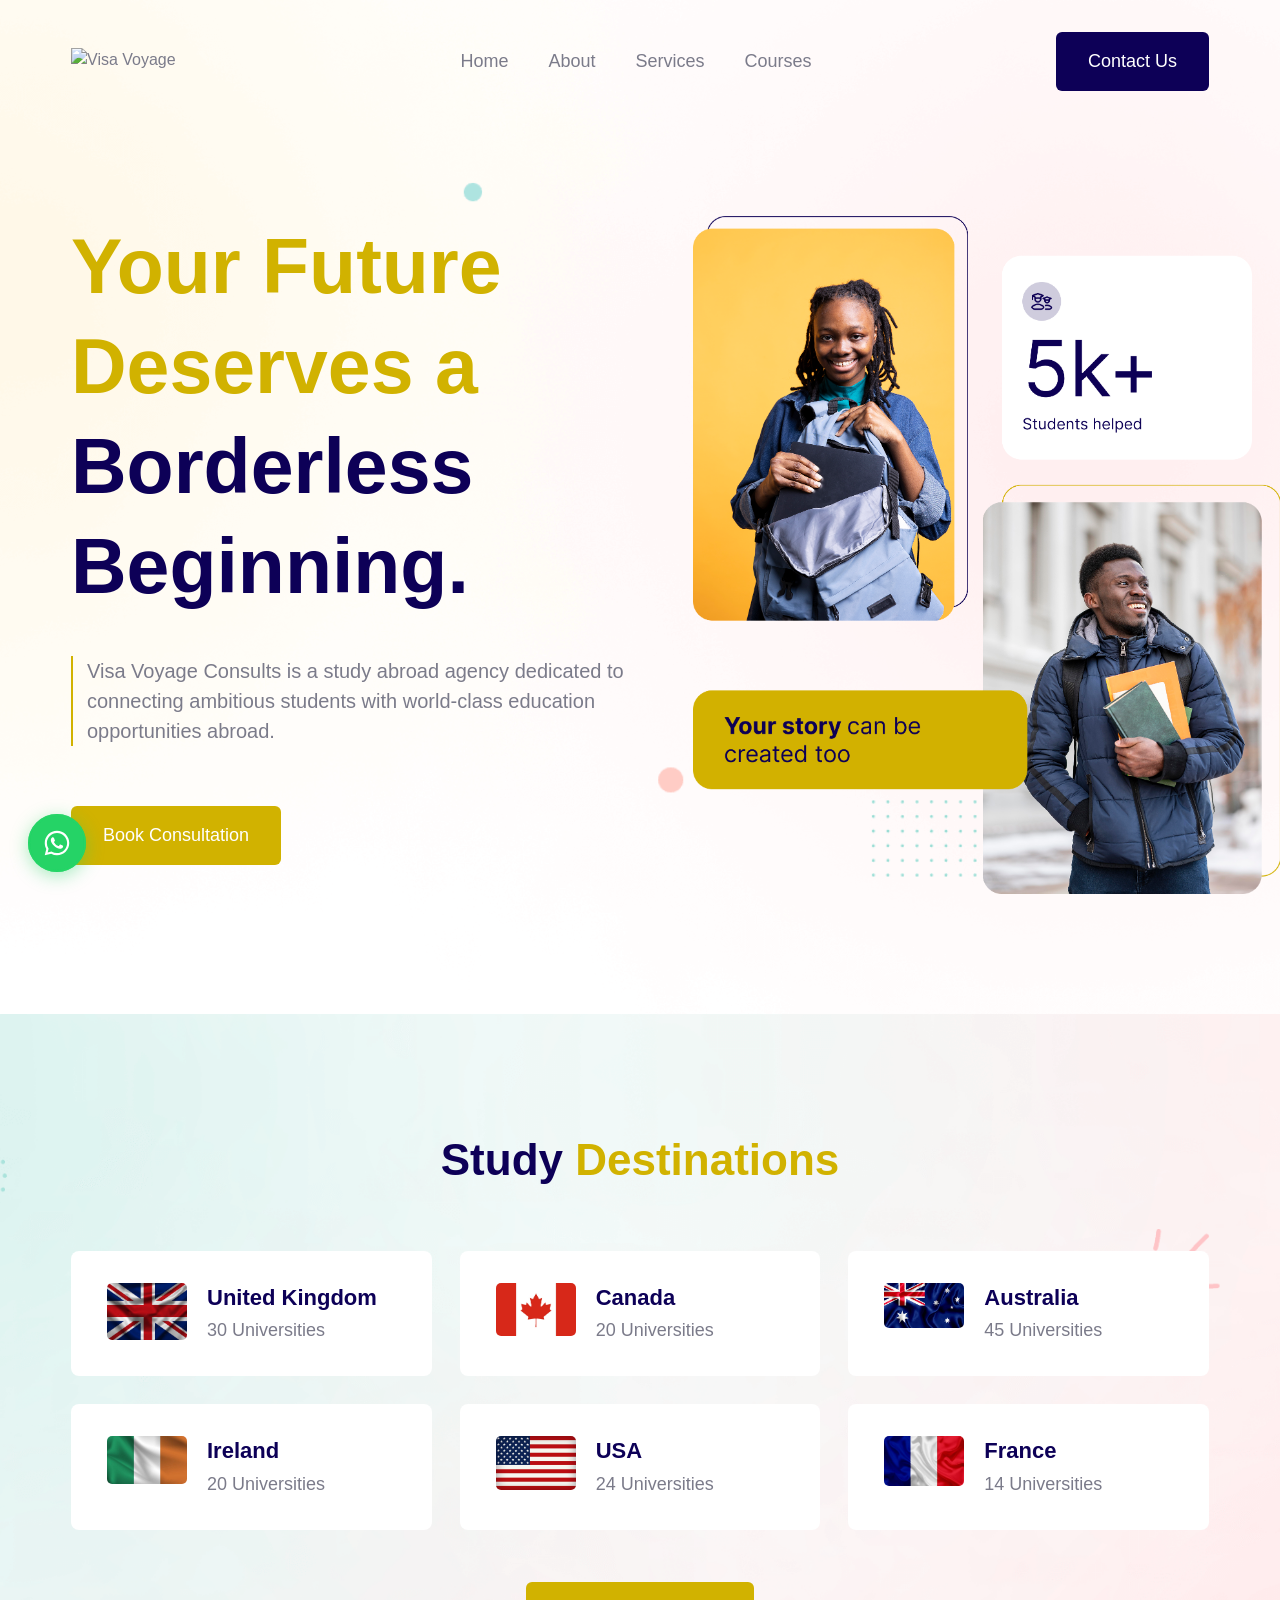
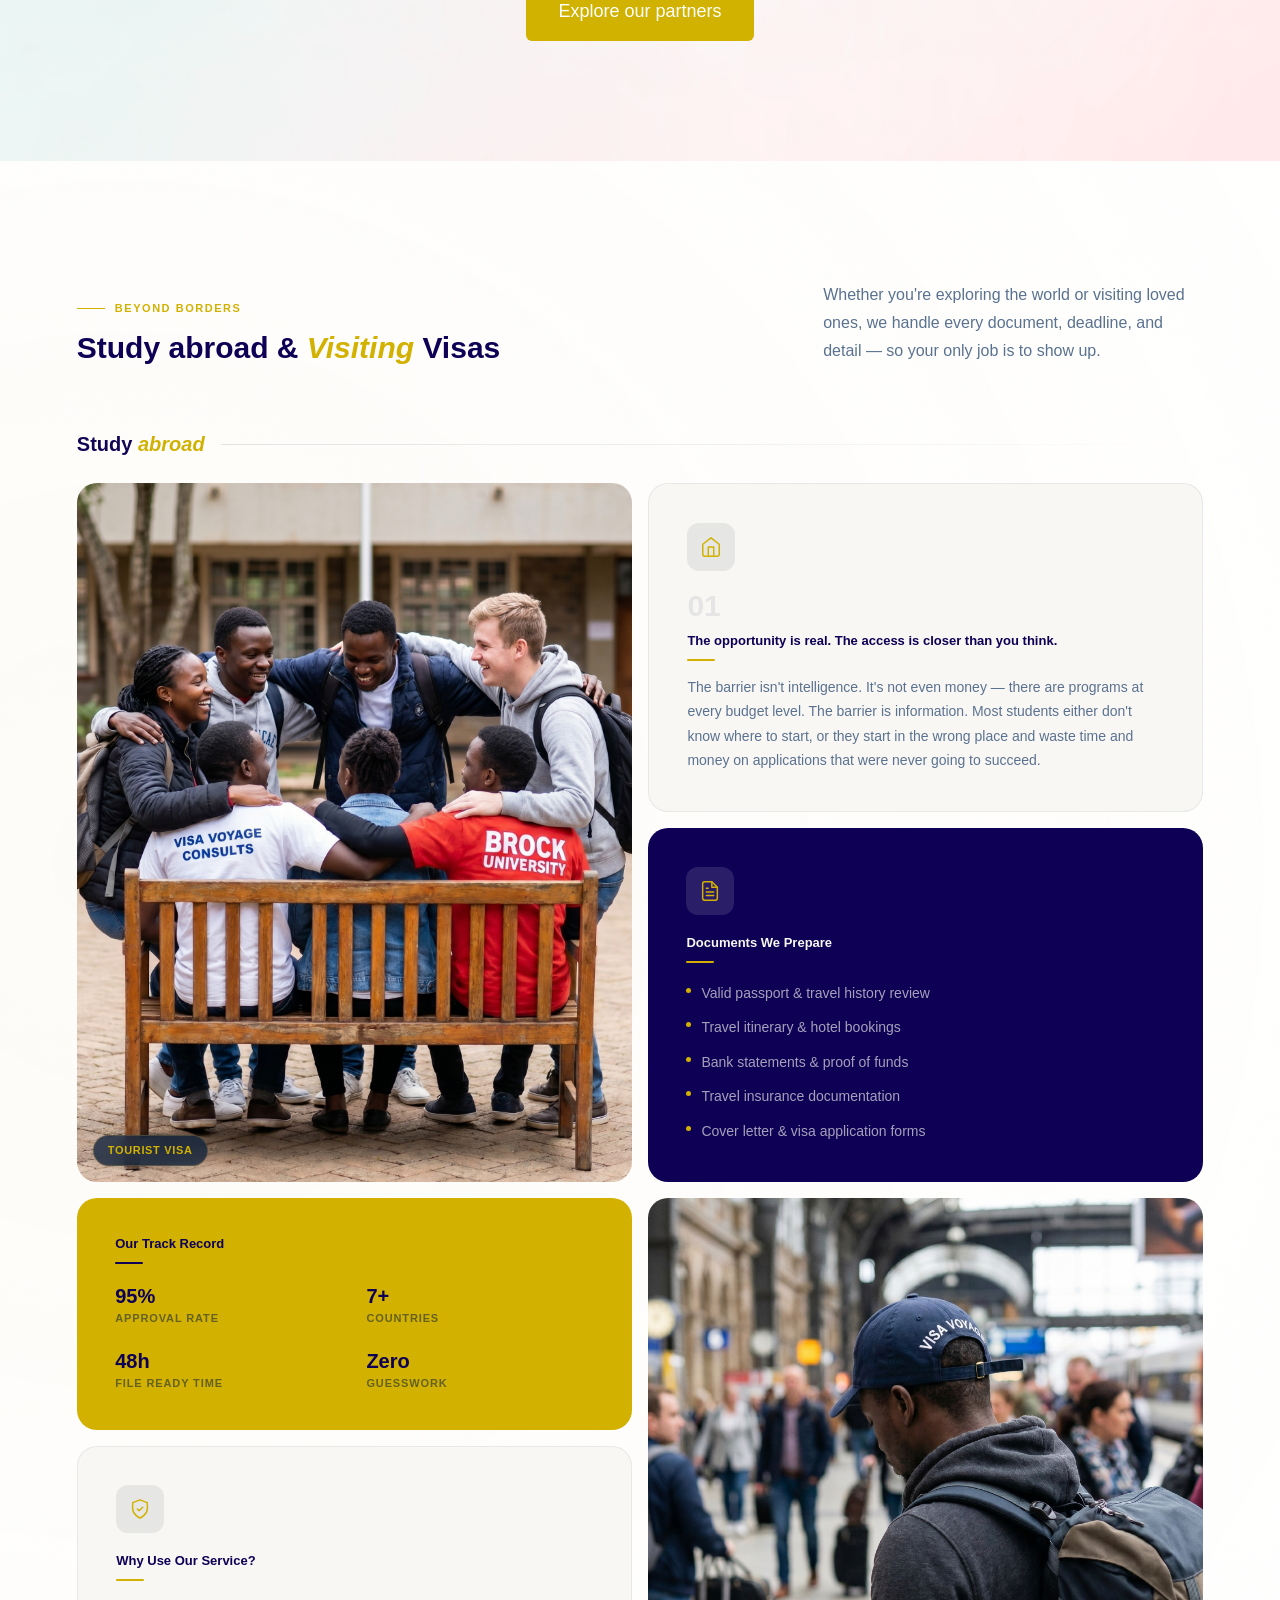
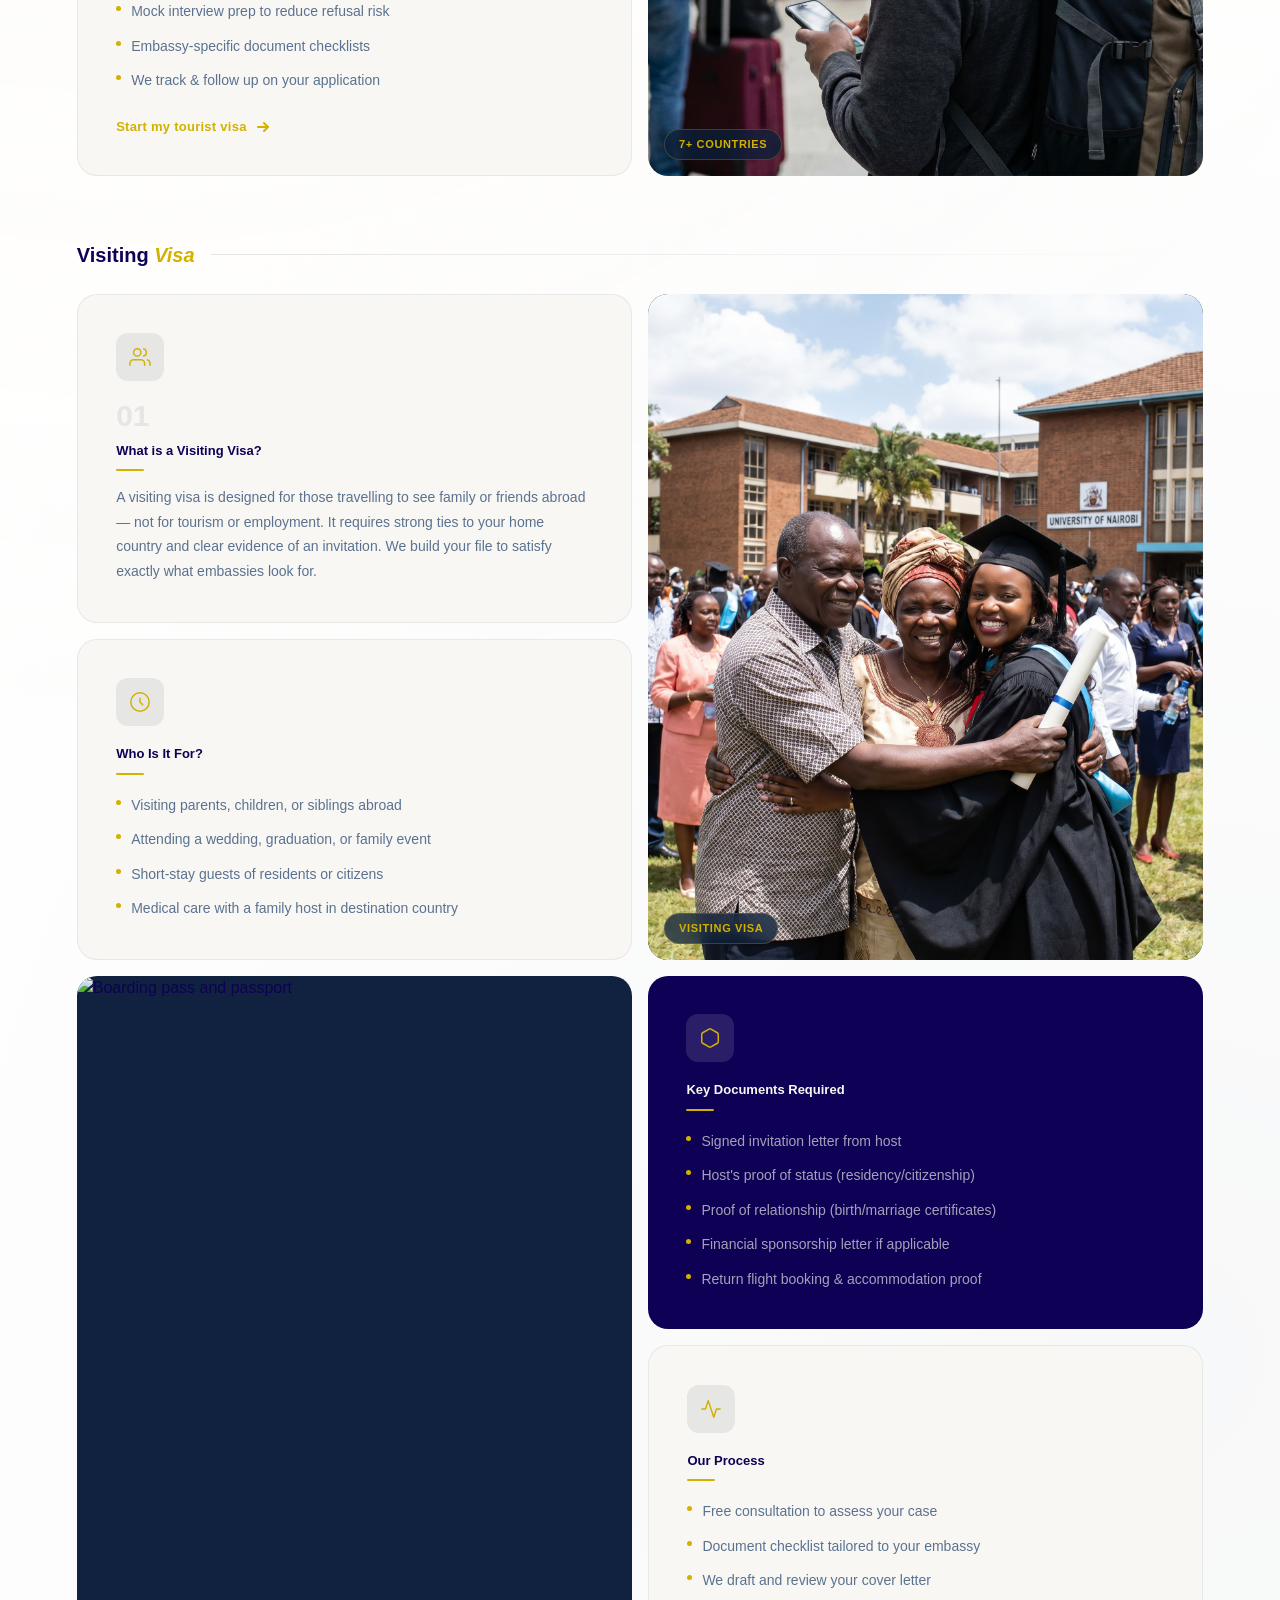
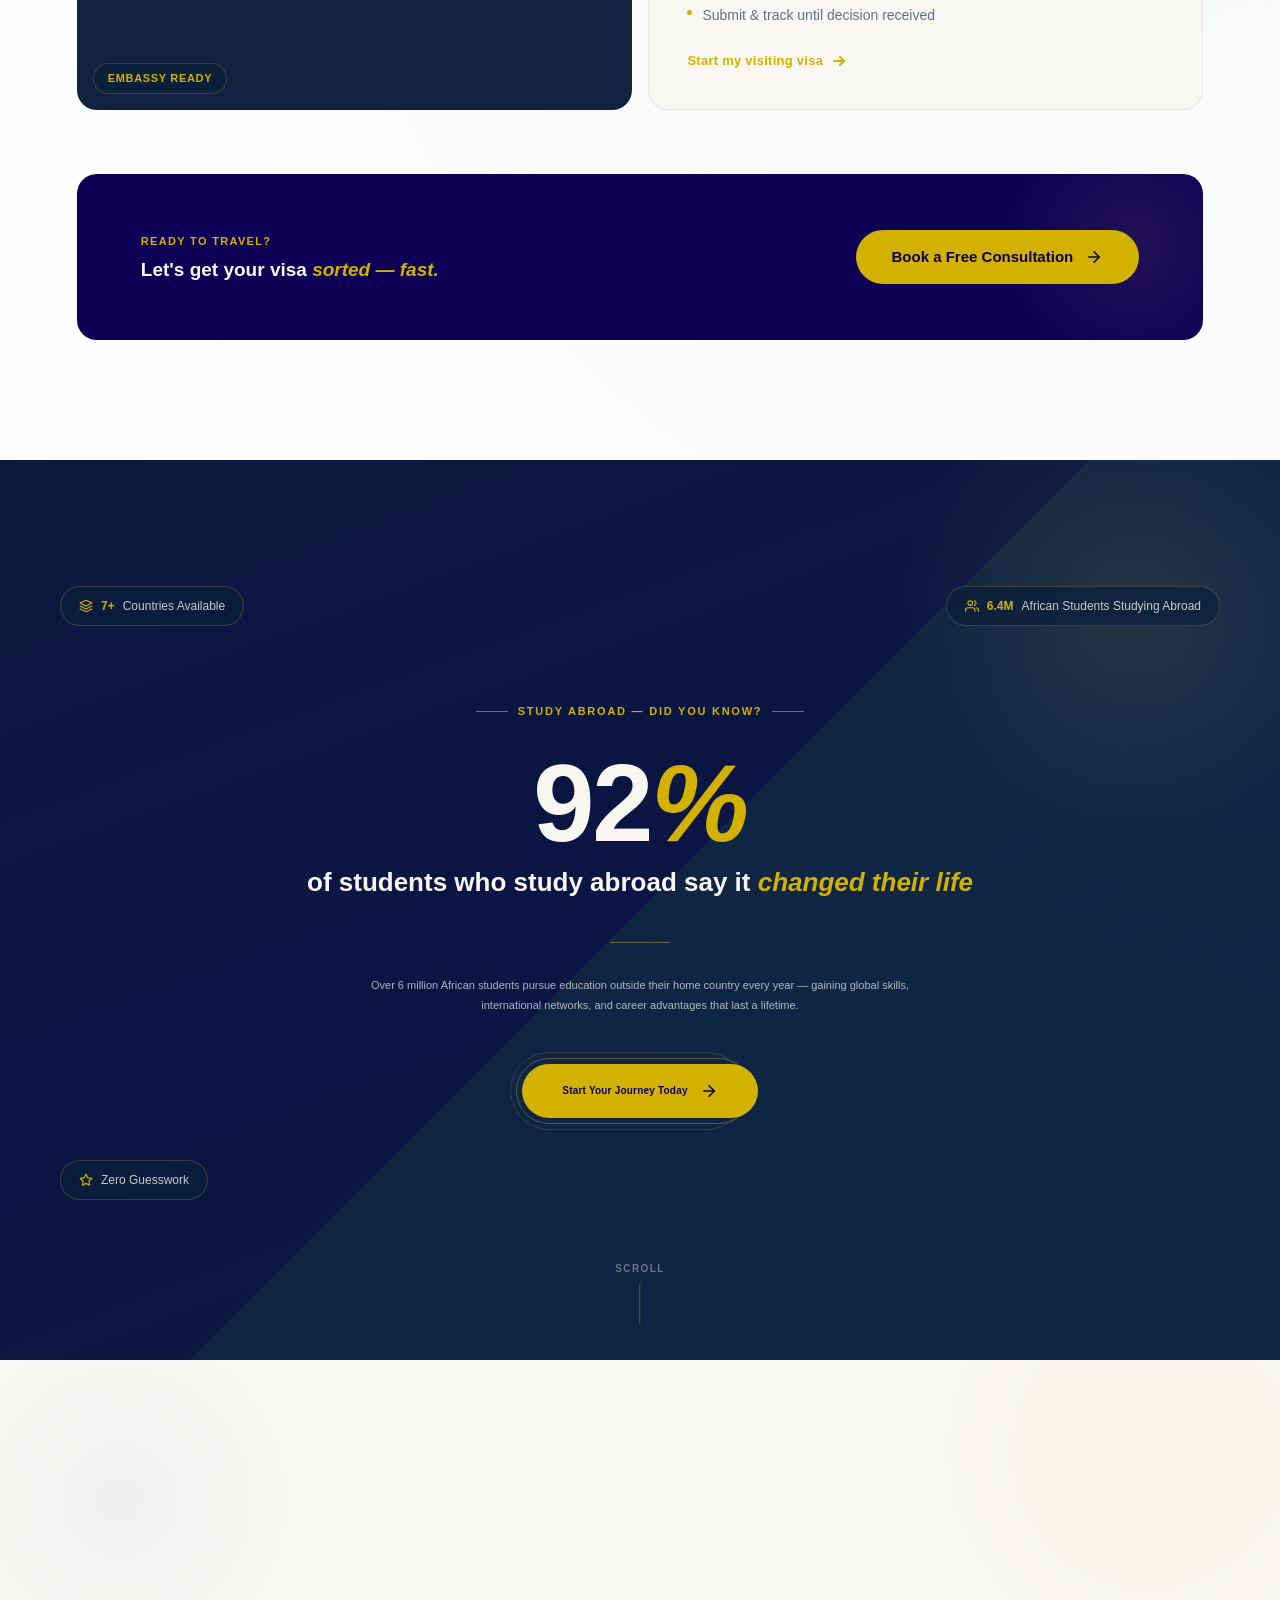
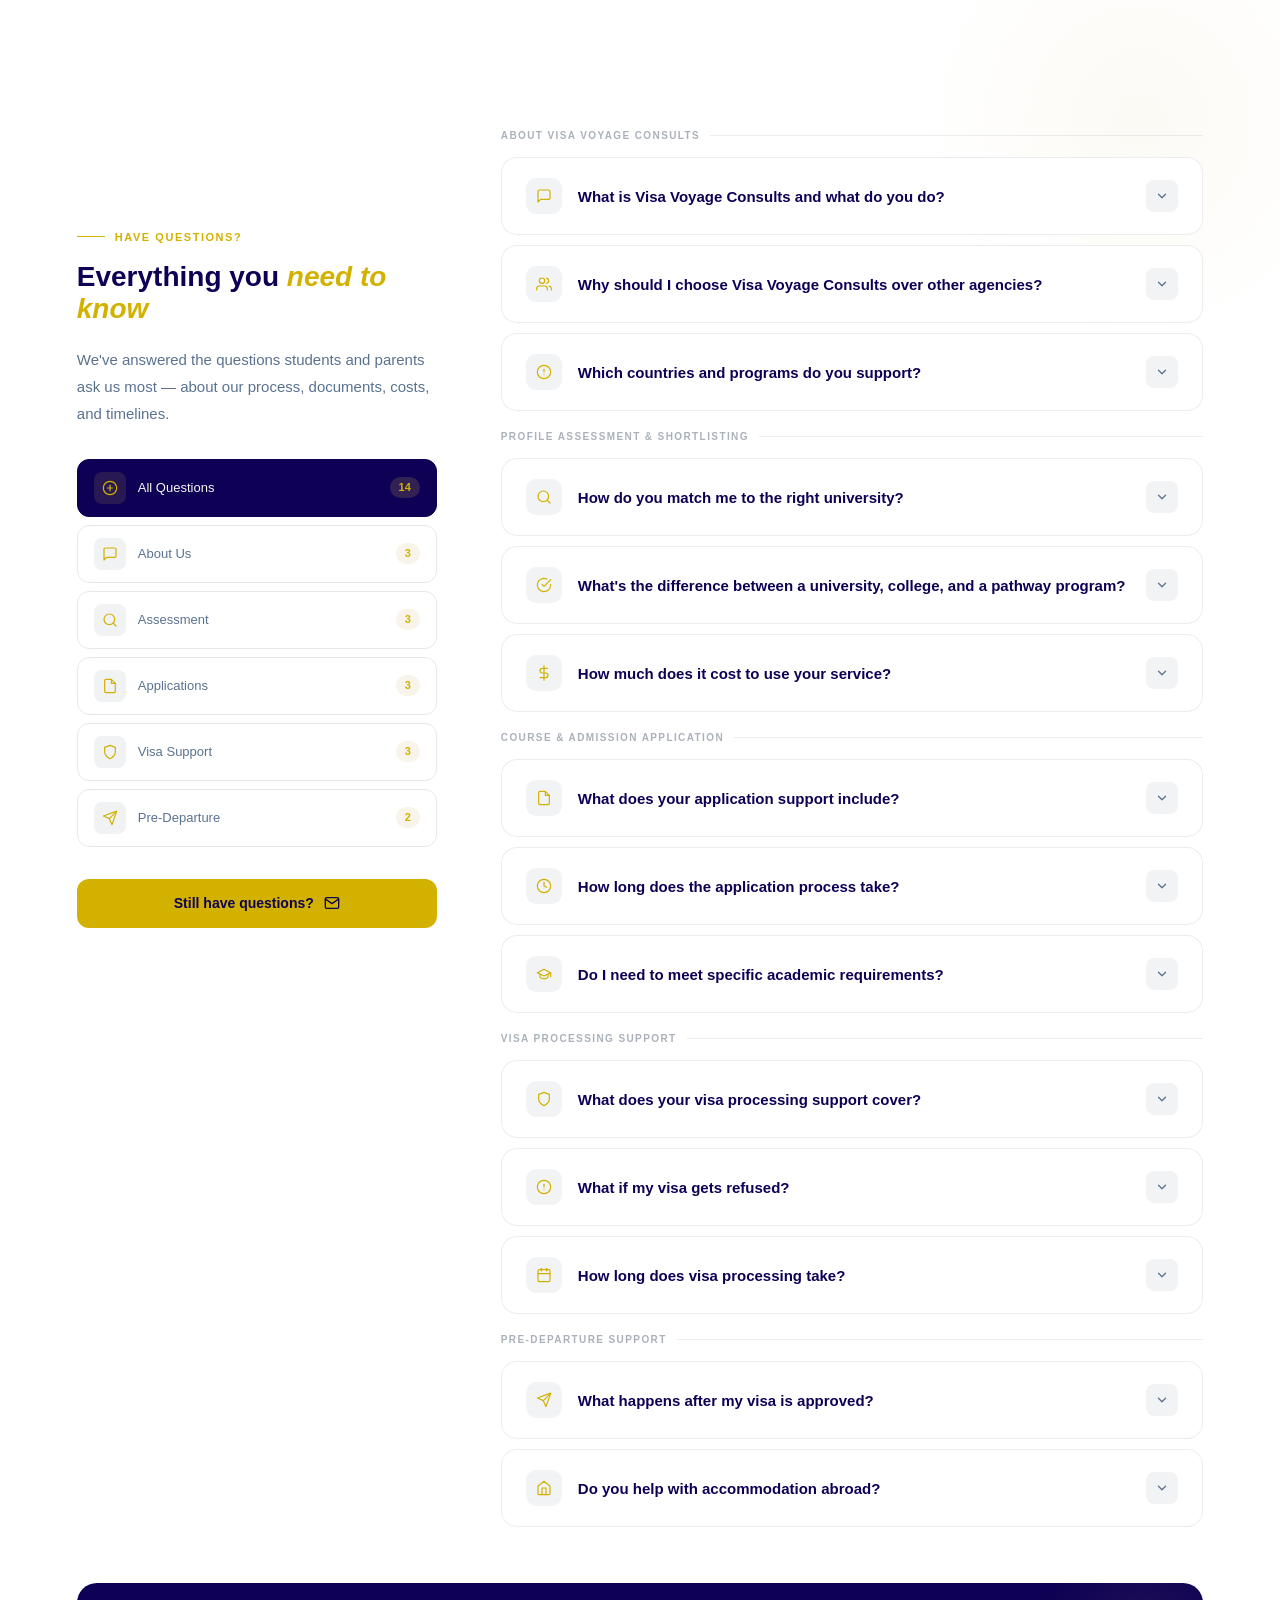
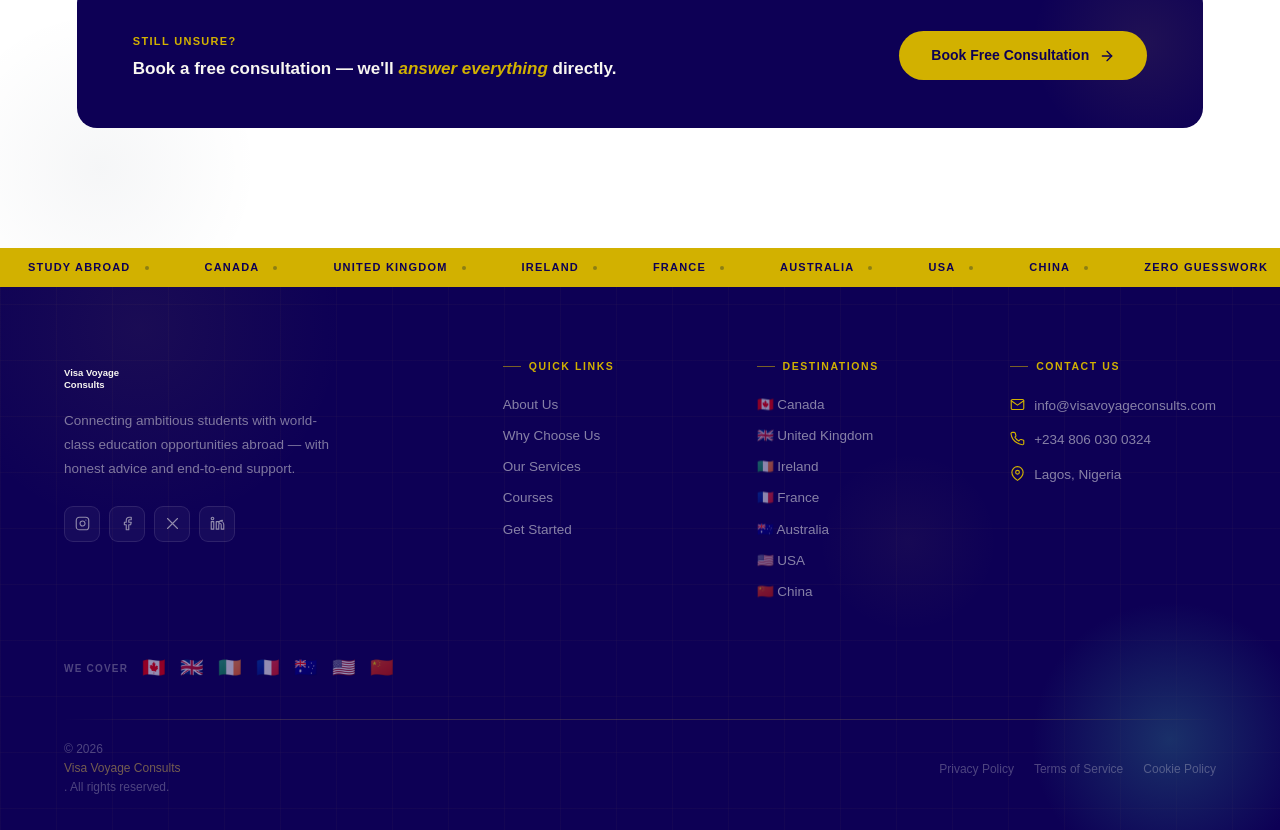
==== commit f0cd81c4: "Updated homepage layout and fixed navigation issues" ====
--- a/index.html
+++ b/index.html
@@ -276,7 +276,9 @@
                 </div>
               </li>
             </ul>
-            <a href="#" class="btn btn-primary">Reach out</a>
+            <a href="partners.html" class="btn btn-primary"
+              >Explore our partners</a
+            >
           </div>
         </section>
 
@@ -987,7 +989,7 @@
             <div>
               <div class="vvtv-eyebrow">Beyond Borders</div>
               <h2 class="vvtv-headline">
-                Tourist &amp; <em>Visiting</em> Visas
+                Study abroad &amp; <em>Visiting</em> Visas
               </h2>
             </div>
             <p class="vvtv-header-sub">
@@ -1001,7 +1003,7 @@
        TOURIST VISA BENTO
   ══════════════════════════════════ -->
           <div class="vvtv-section-label">
-            <span class="vvtv-section-label-text">Tourist <em>Visa</em></span>
+            <span class="vvtv-section-label-text">Study <em>abroad</em></span>
             <div class="vvtv-section-label-line"></div>
           </div>
 
@@ -1009,7 +1011,7 @@
             <!-- Big image left -->
             <div class="vvtv-cell vvtv-cell--img vvtv-cell--img-big">
               <img
-                src="https://images.unsplash.com/photo-1488646953014-85cb44e25828?w=800&q=80"
+                src="./assets/images/BENTO.jpeg"
                 alt="Tourists exploring a destination"
                 loading="lazy"
               />
@@ -1026,14 +1028,15 @@
               </div>
               <div class="vvtv-cell-num vvtv-cell-num--muted">01</div>
               <h3 class="vvtv-cell-title vvtv-cell-title--dark">
-                What is a Tourist Visa?
+                The opportunity is real. The access is closer than you think.
               </h3>
               <div class="vvtv-cell-divider"></div>
               <p class="vvtv-cell-body vvtv-cell-body--muted">
-                A tourist visa grants temporary entry to a foreign country for
-                leisure, sightseeing, or short recreational visits — typically
-                valid for 30 to 90 days. We assess your profile and match you to
-                the right visa category for your destination.
+                The barrier isn't intelligence. It's not even money — there are
+                programs at every budget level. The barrier is information. Most
+                students either don't know where to start, or they start in the
+                wrong place and waste time and money on applications that were
+                never going to succeed.
               </p>
             </div>
 
@@ -1270,7 +1273,7 @@
             <!-- Big image right -->
             <div class="vvtv-cell vvtv-cell--img vvtv-cell--img-v1">
               <img
-                src="./assets/images/bento2.jpeg"
+                src="./assets/images/parent.jpeg"
                 alt="Family reunion abroad"
                 loading="lazy"
               />
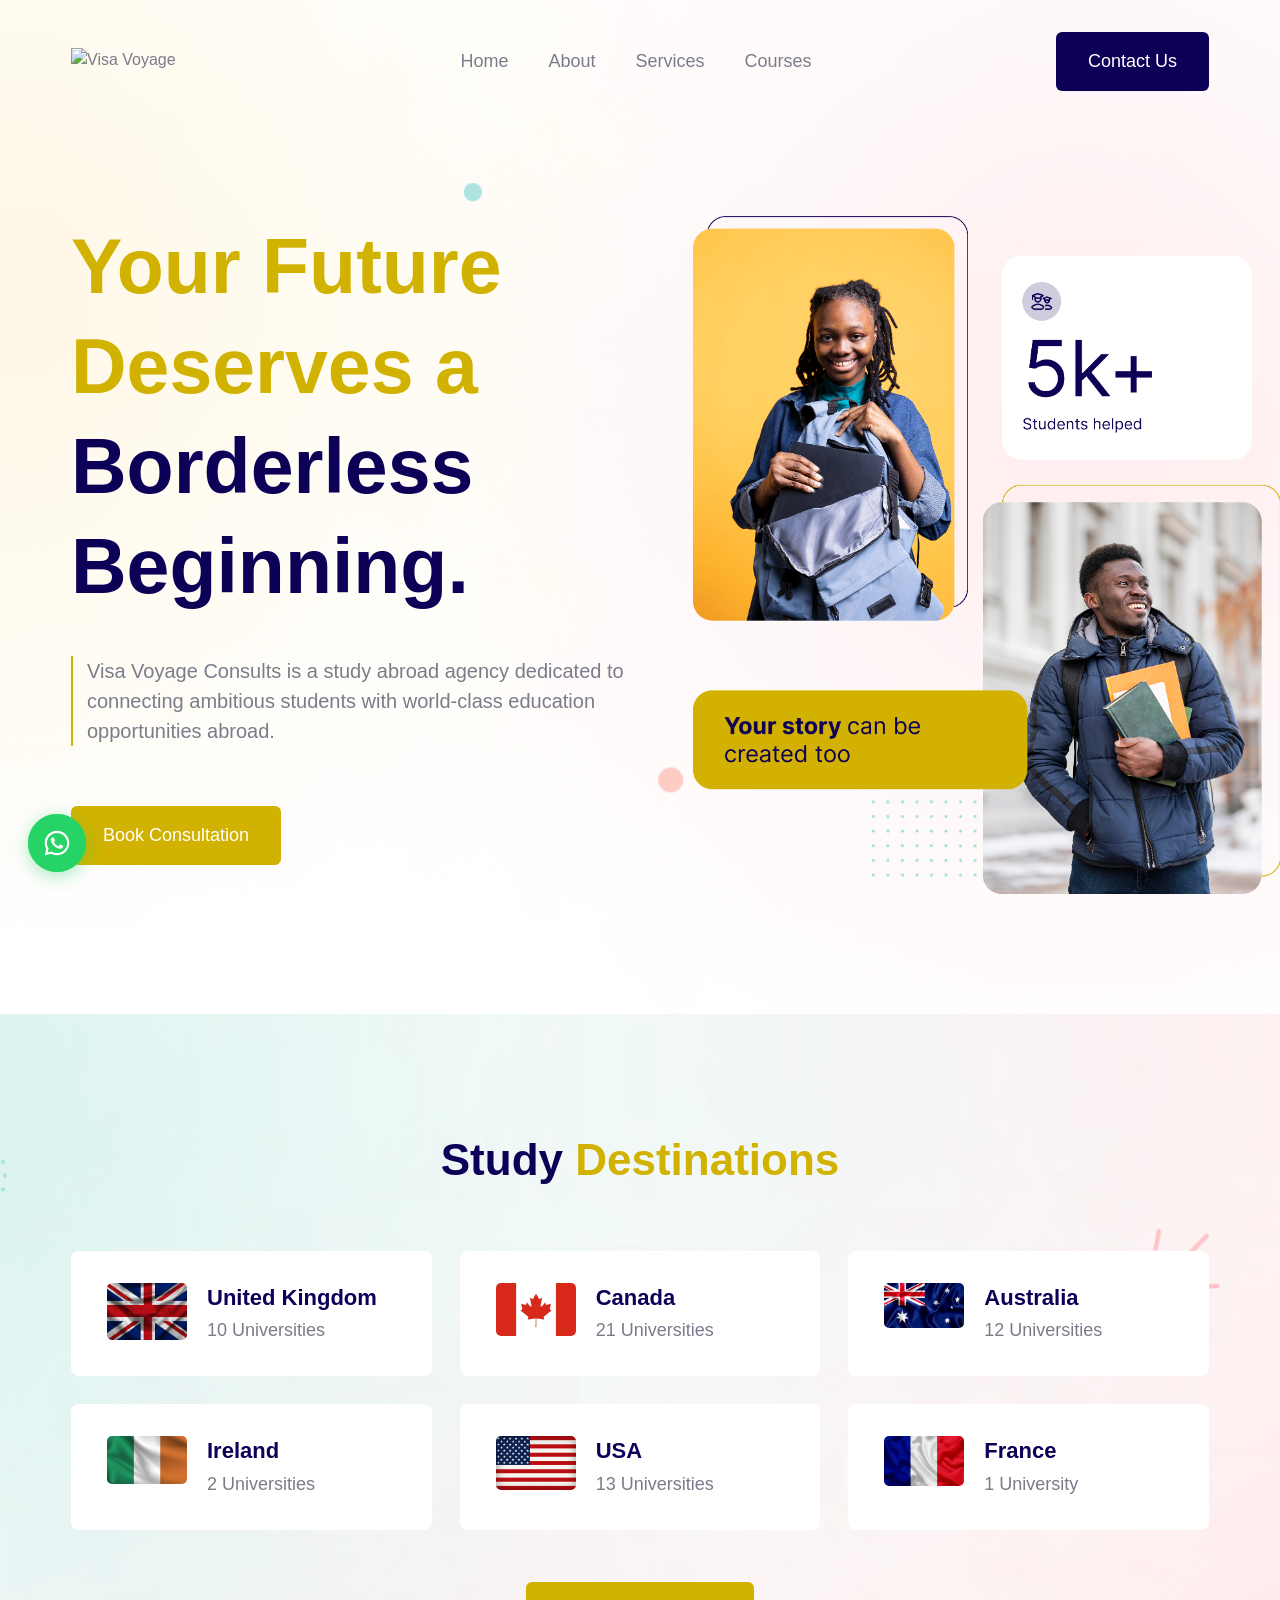
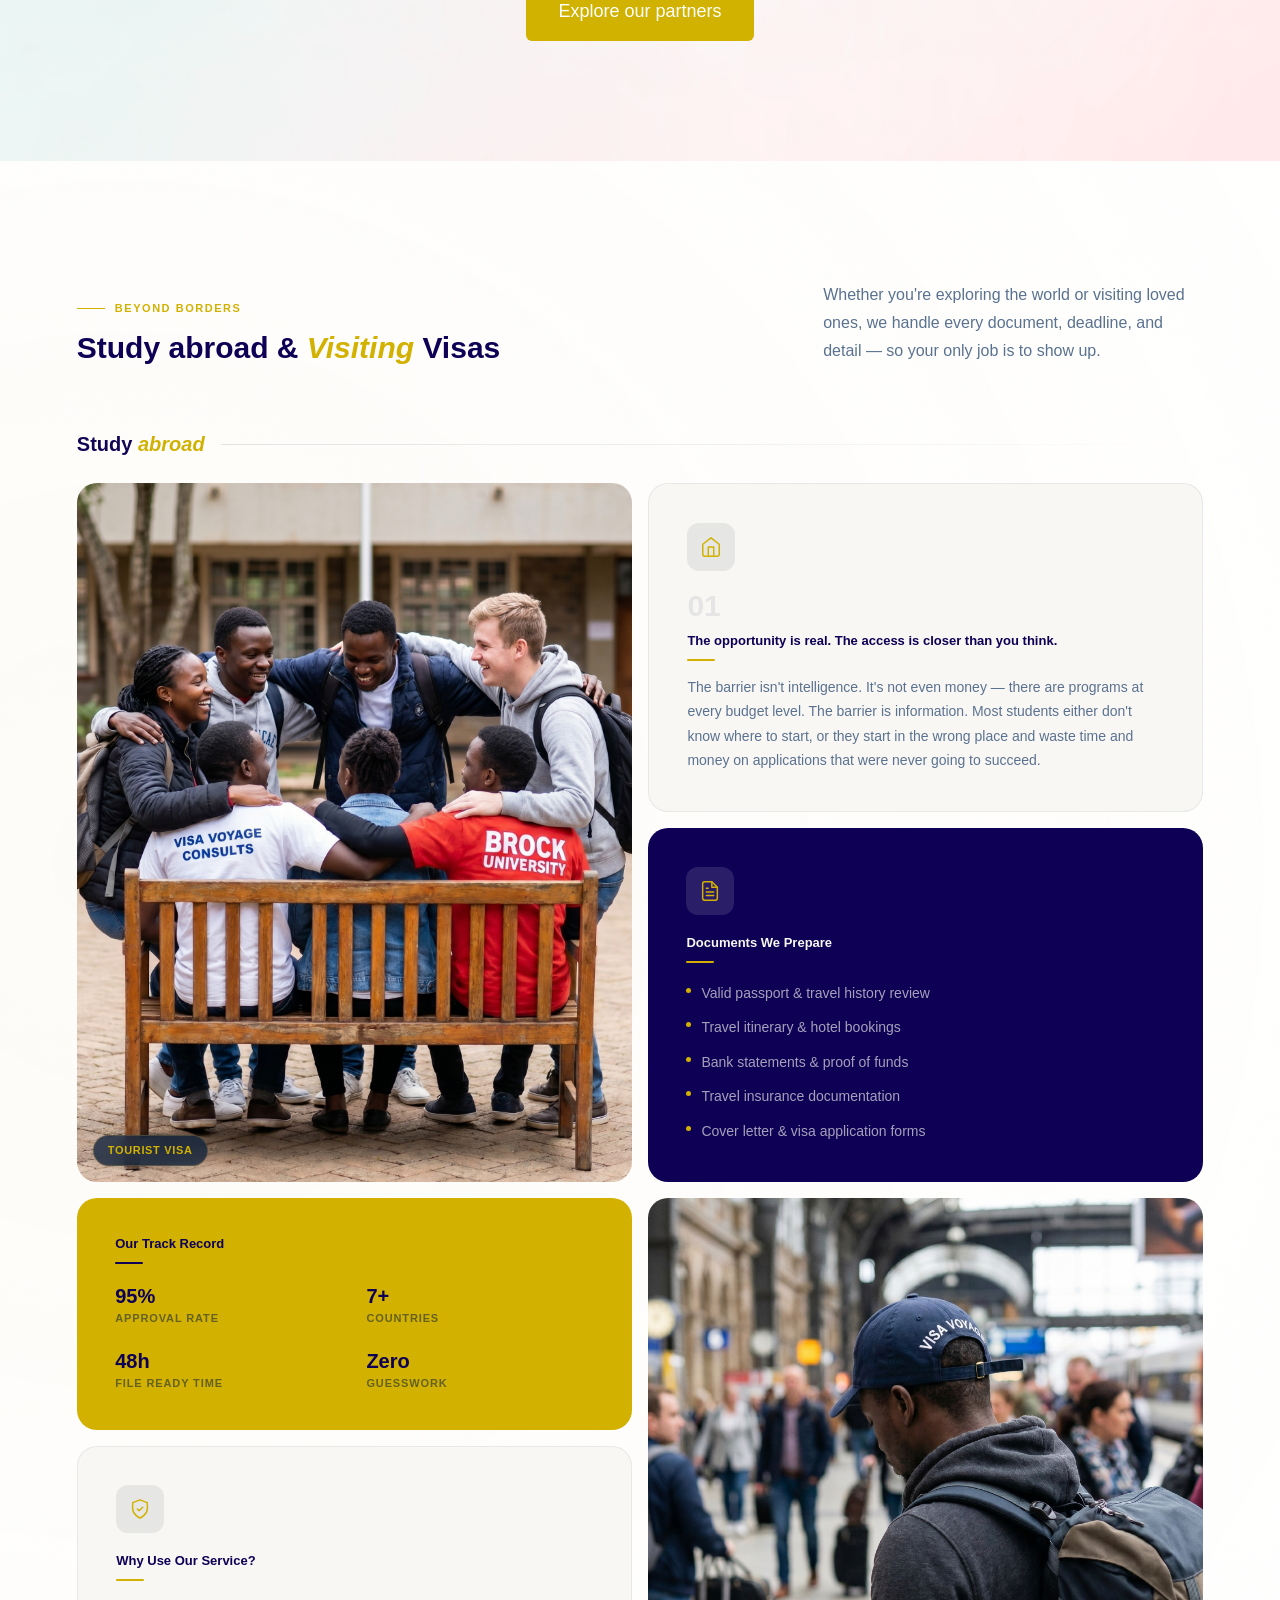
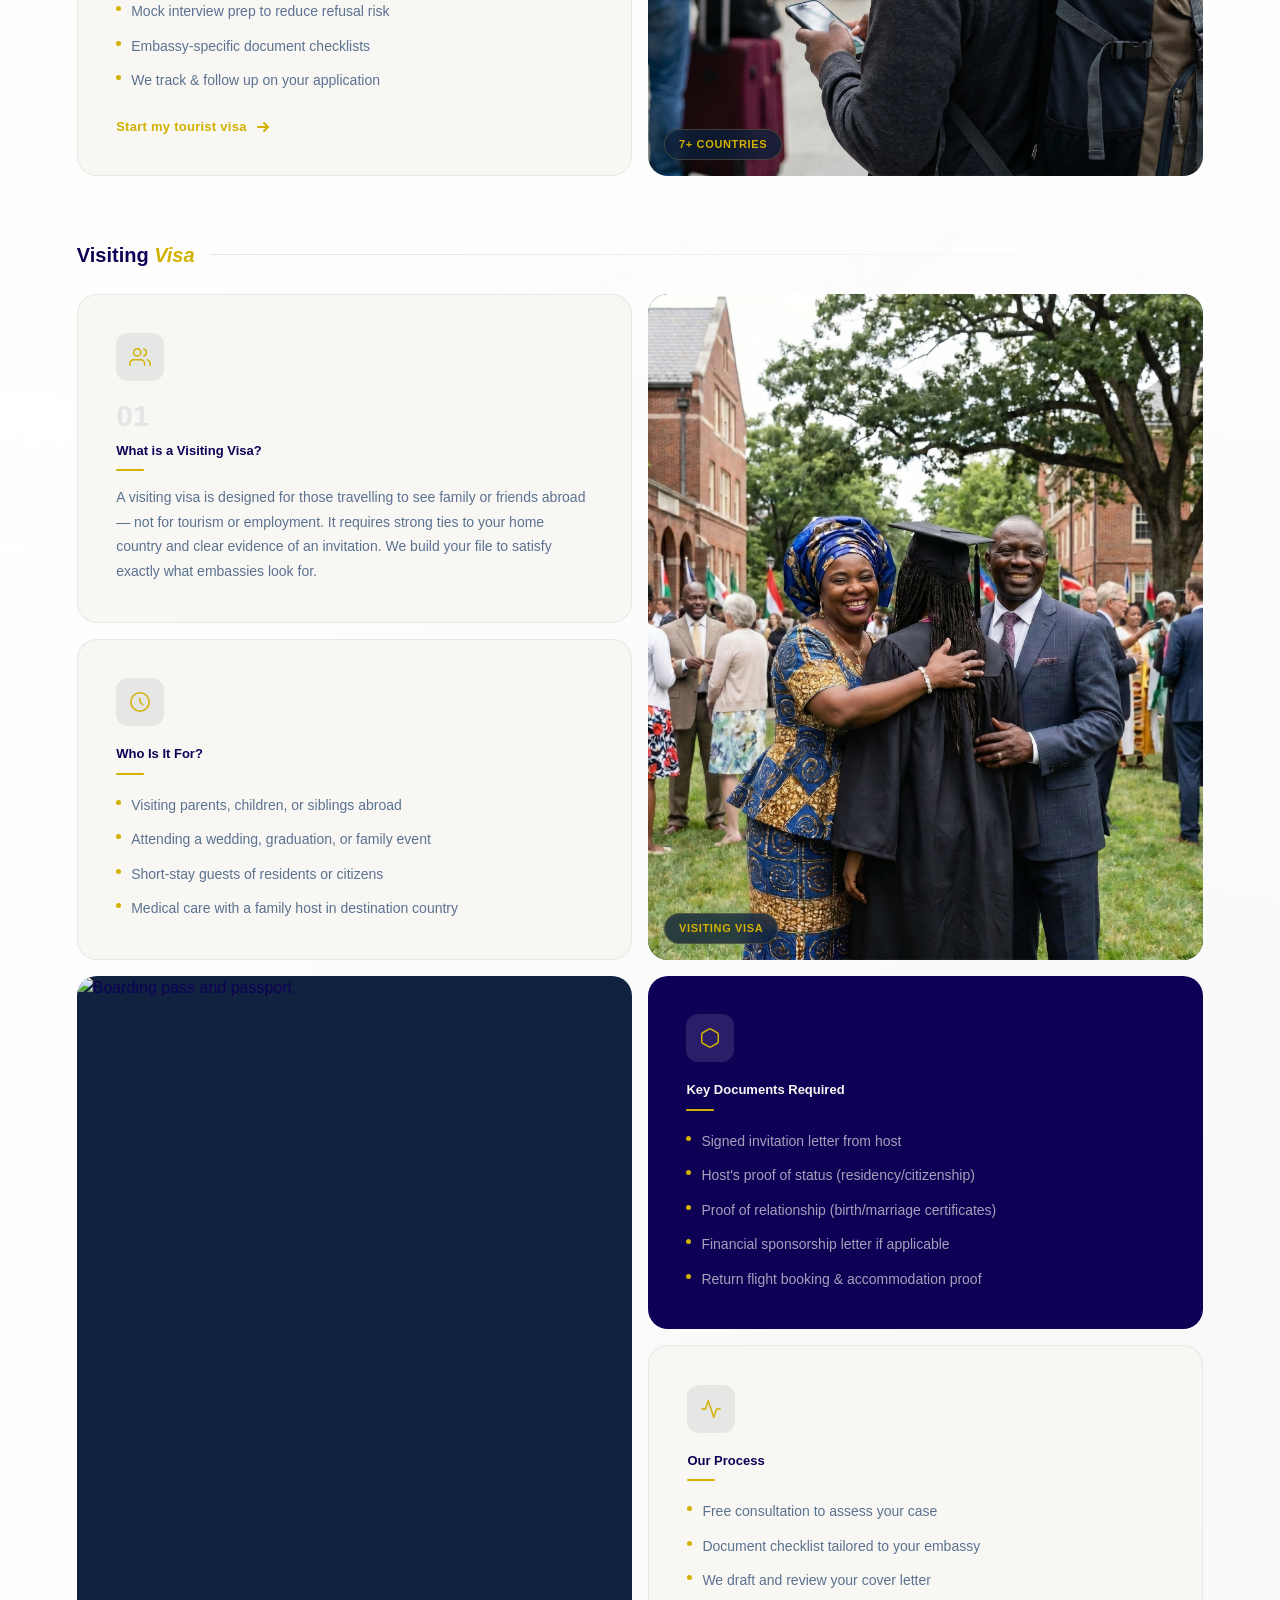
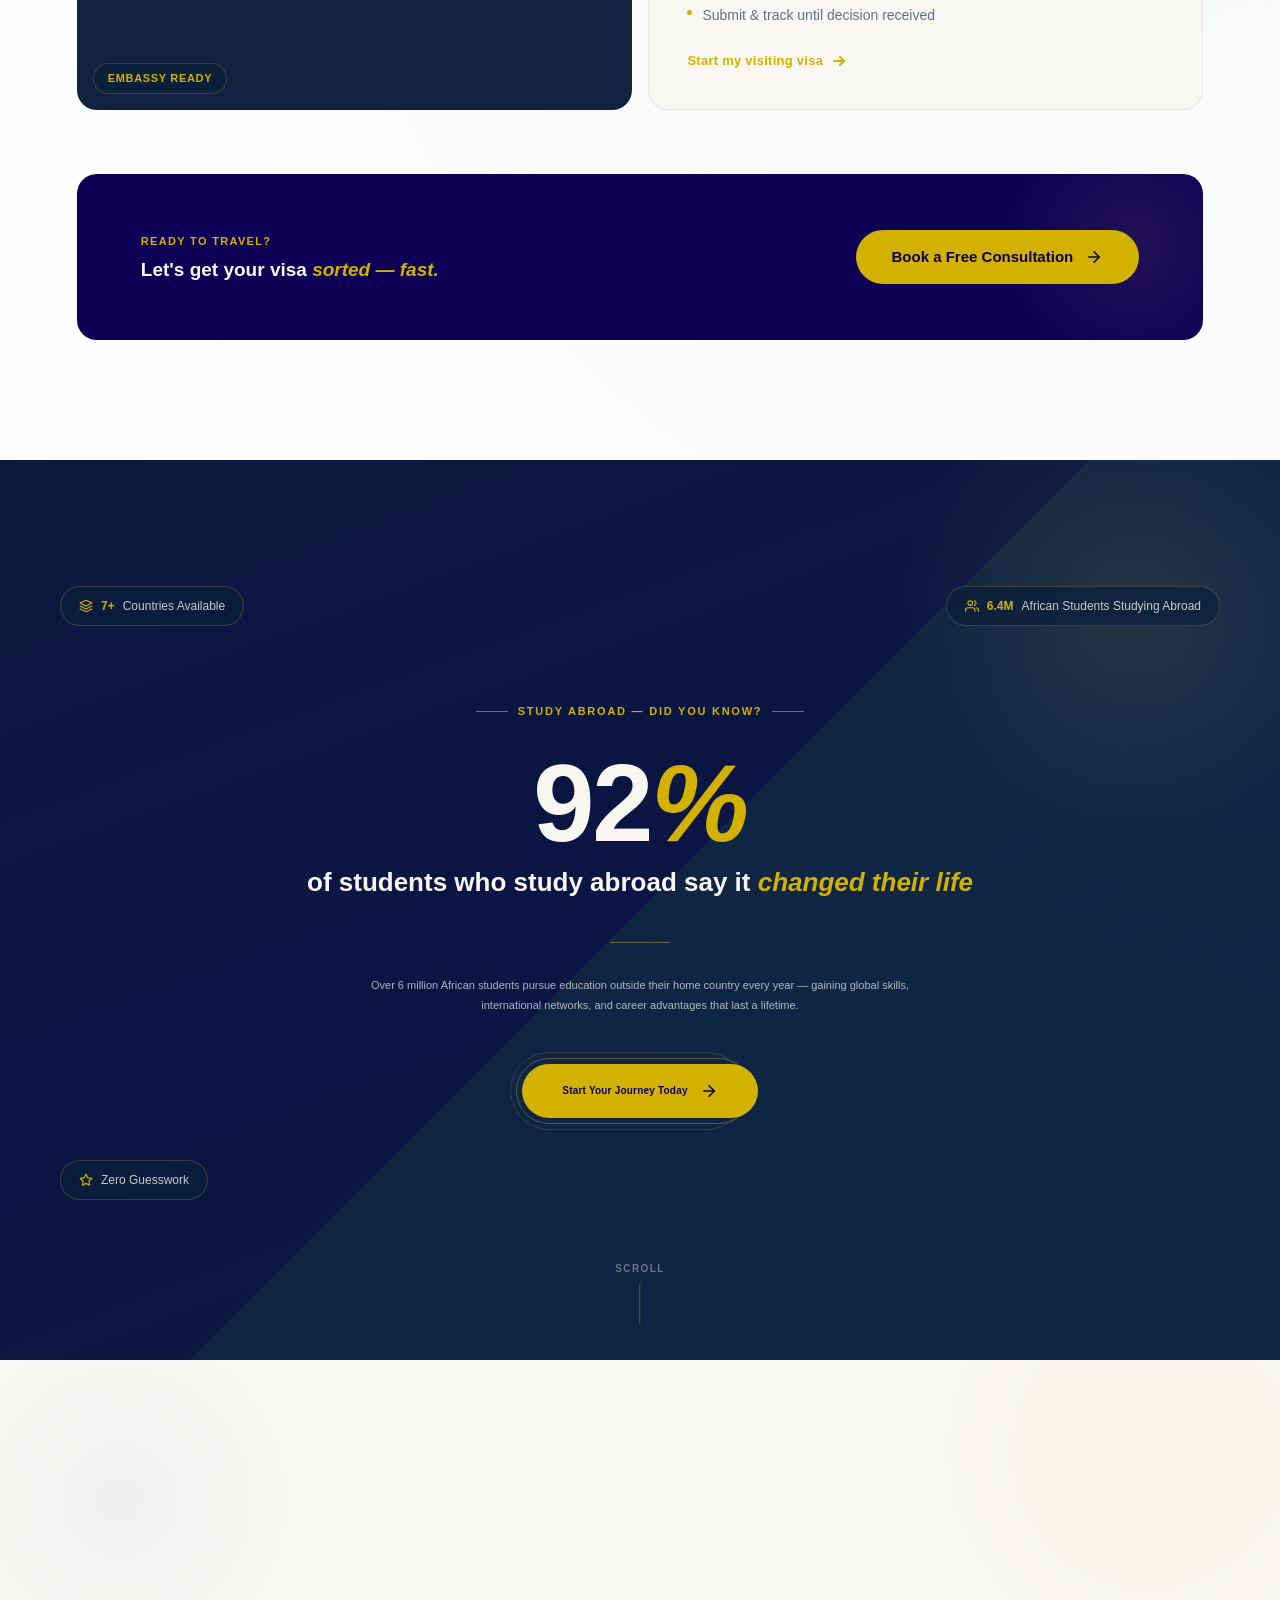
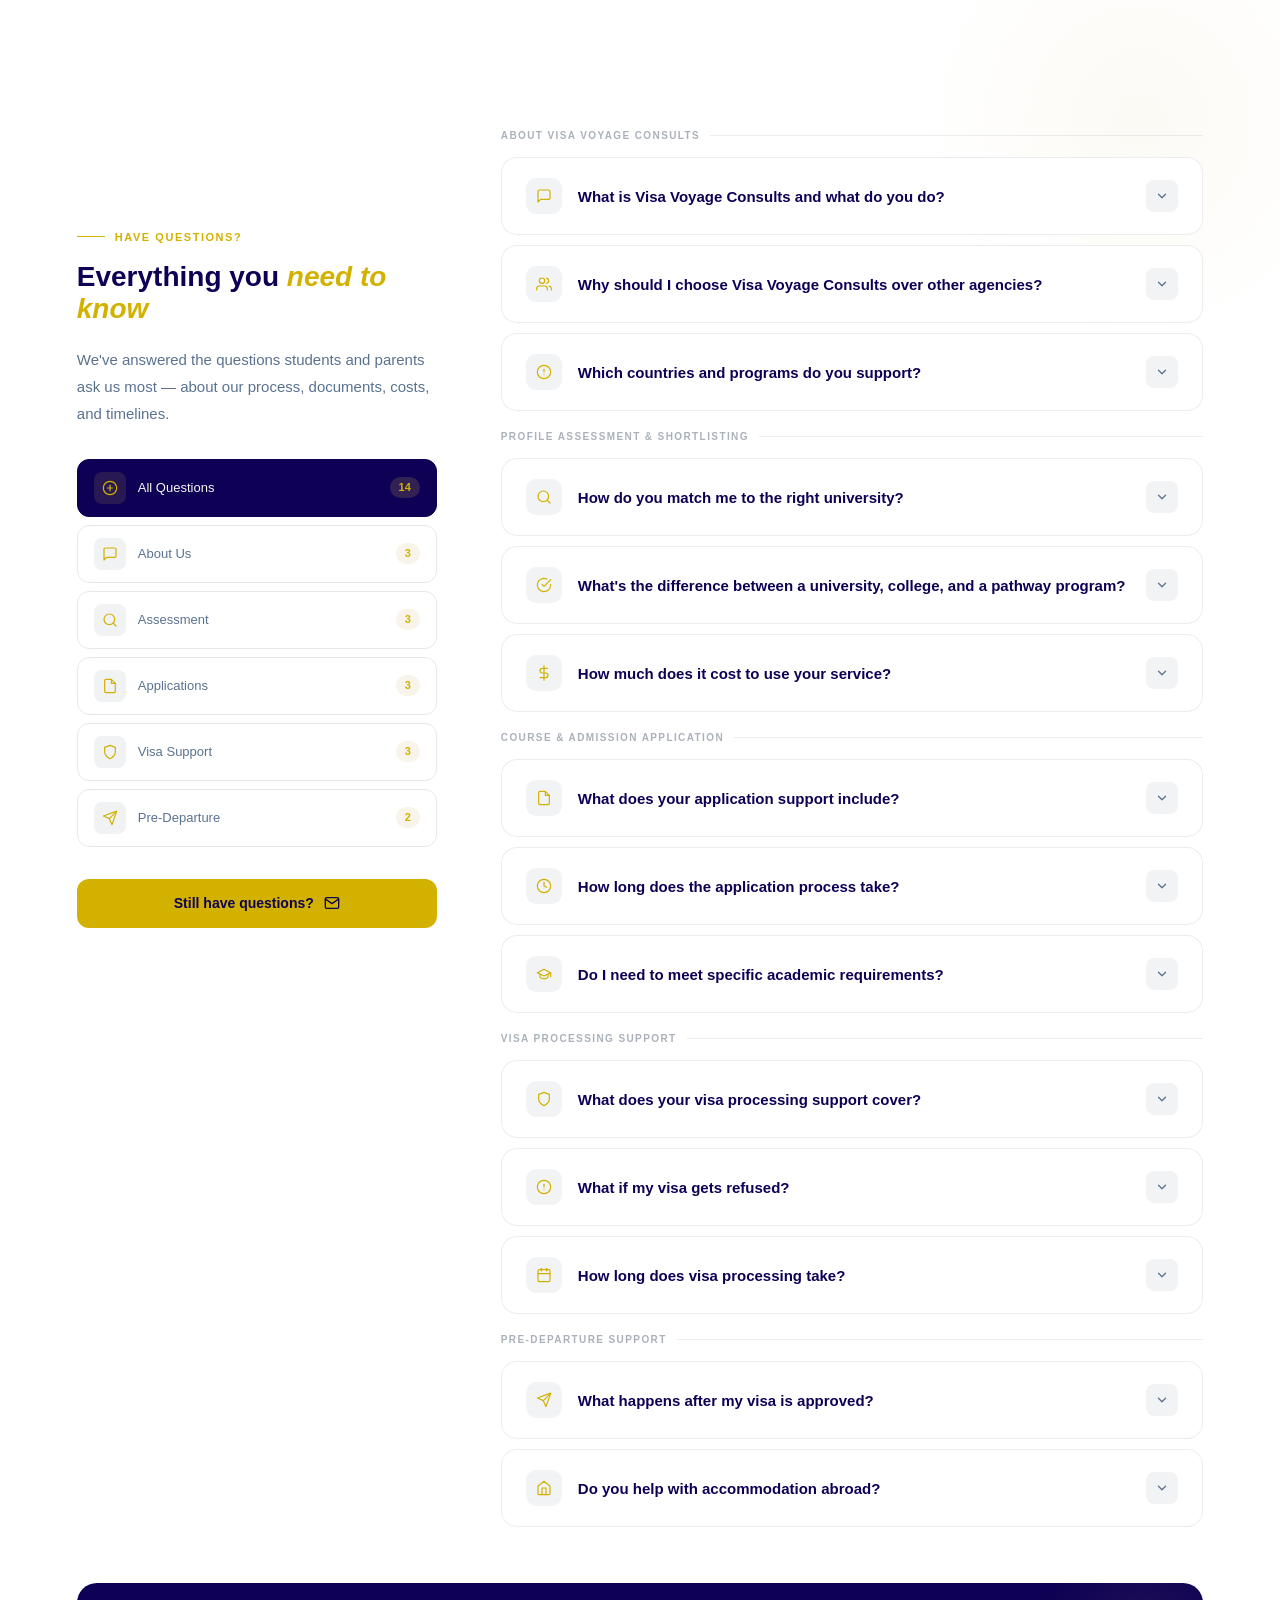
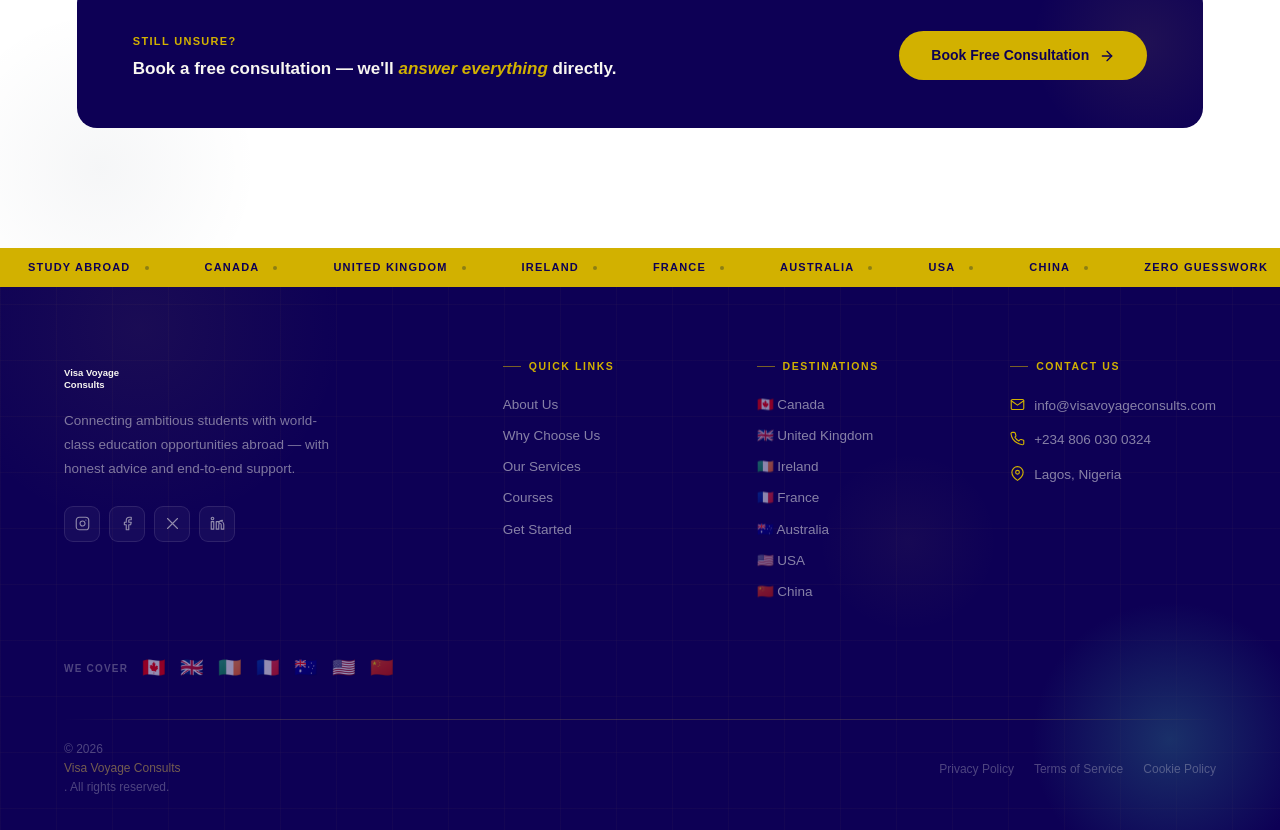
==== commit 4d3ade9a: "last update" ====
--- a/index.html
+++ b/index.html
@@ -171,7 +171,7 @@
                   </div>
                   <div>
                     <h3 class="title-lg">United Kingdom</h3>
-                    <p class="title-sm">30 Universities</p>
+                    <p class="title-sm">10 Universities</p>
                   </div>
                   <a
                     href="#"
@@ -194,7 +194,7 @@
                   </div>
                   <div>
                     <h3 class="title-lg">Canada</h3>
-                    <p class="title-sm">20 Universities</p>
+                    <p class="title-sm">21 Universities</p>
                   </div>
                   <a href="#" class="layer-link" aria-label="Canada"></a>
                 </div>
@@ -213,7 +213,7 @@
                   </div>
                   <div>
                     <h3 class="title-lg">Australia</h3>
-                    <p class="title-sm">45 Universities</p>
+                    <p class="title-sm">12 Universities</p>
                   </div>
                   <a href="#" class="layer-link" aria-label="Australia"></a>
                 </div>
@@ -232,7 +232,7 @@
                   </div>
                   <div>
                     <h3 class="title-lg">Ireland</h3>
-                    <p class="title-sm">20 Universities</p>
+                    <p class="title-sm">2 Universities</p>
                   </div>
                   <a href="#" class="layer-link" aria-label="Ireland"></a>
                 </div>
@@ -251,7 +251,7 @@
                   </div>
                   <div>
                     <h3 class="title-lg">USA</h3>
-                    <p class="title-sm">24 Universities</p>
+                    <p class="title-sm">13 Universities</p>
                   </div>
                   <a href="#" class="layer-link" aria-label="USA"></a>
                 </div>
@@ -270,7 +270,7 @@
                   </div>
                   <div>
                     <h3 class="title-lg">France</h3>
-                    <p class="title-sm">14 Universities</p>
+                    <p class="title-sm">1 University</p>
                   </div>
                   <a href="#" class="layer-link" aria-label="France"></a>
                 </div>
@@ -1273,7 +1273,7 @@
             <!-- Big image right -->
             <div class="vvtv-cell vvtv-cell--img vvtv-cell--img-v1">
               <img
-                src="./assets/images/parent.jpeg"
+                src="./assets/images/pate.jpeg"
                 alt="Family reunion abroad"
                 loading="lazy"
               />
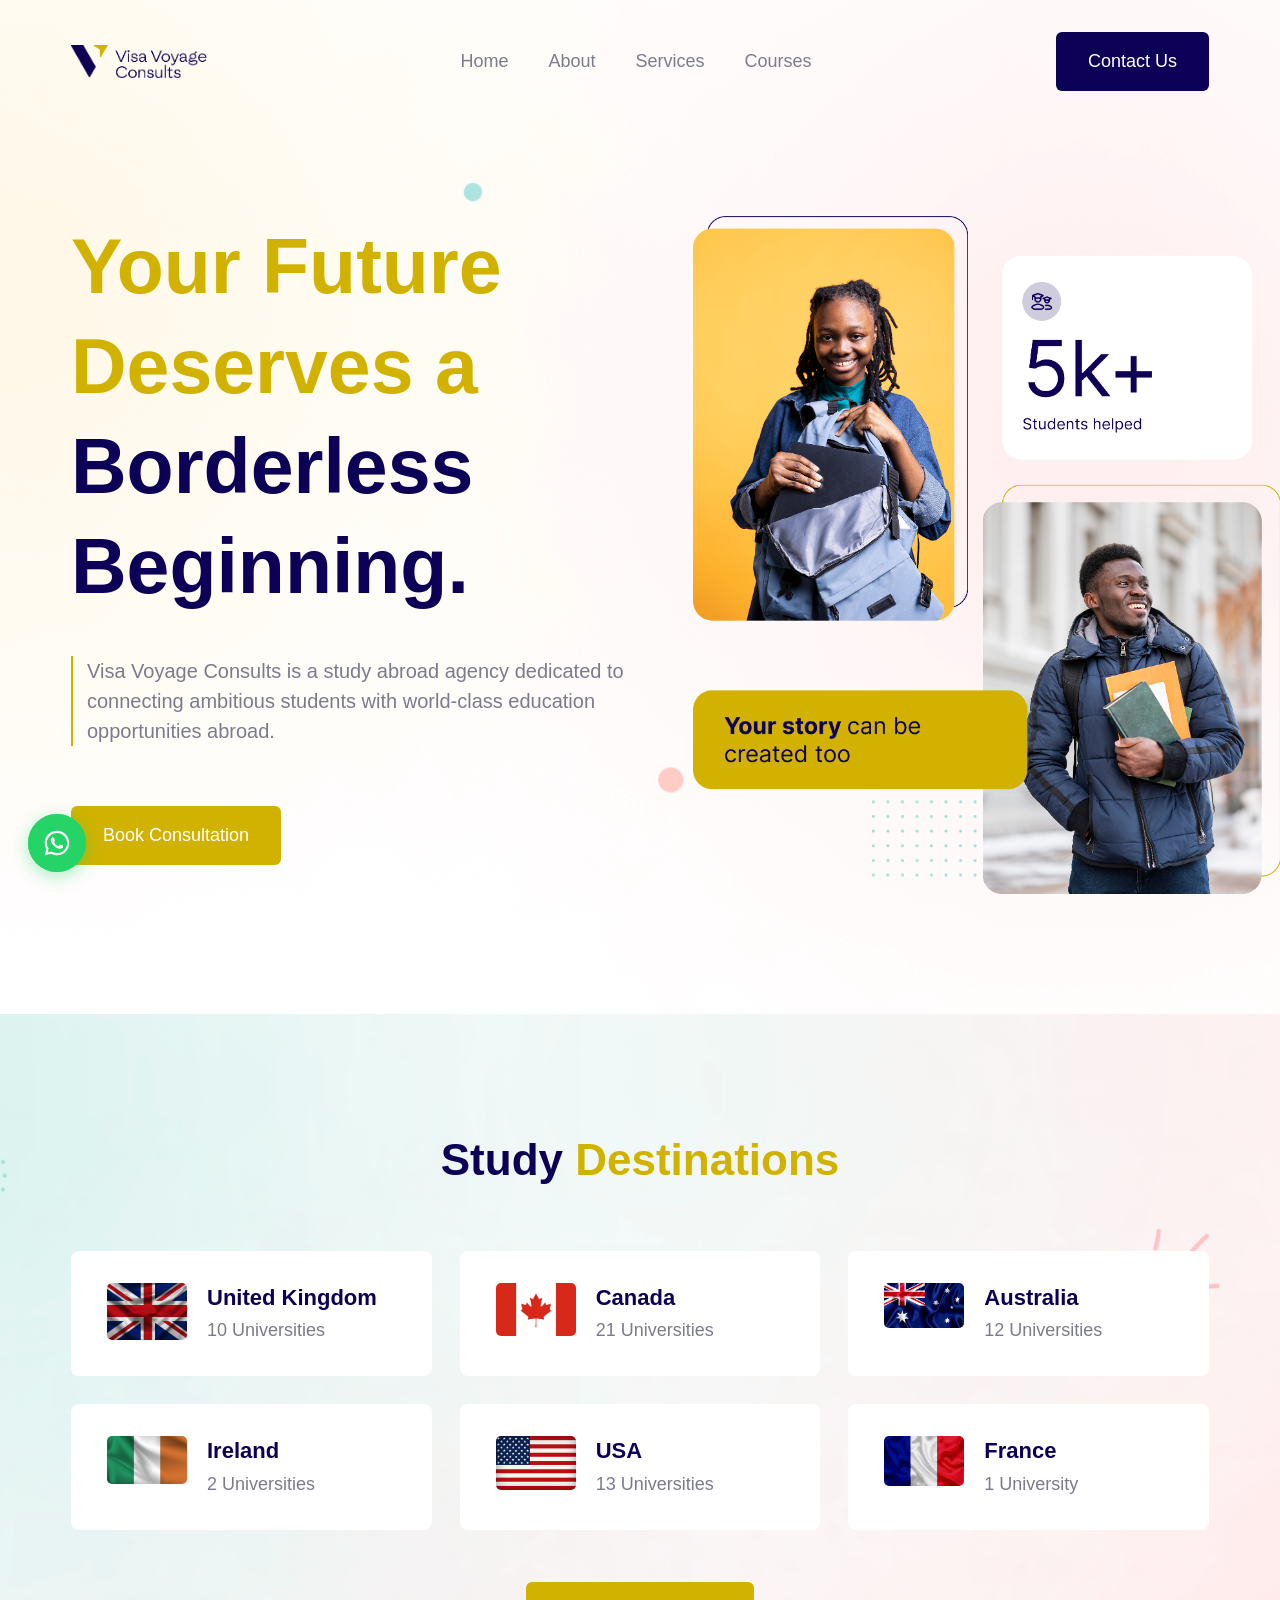
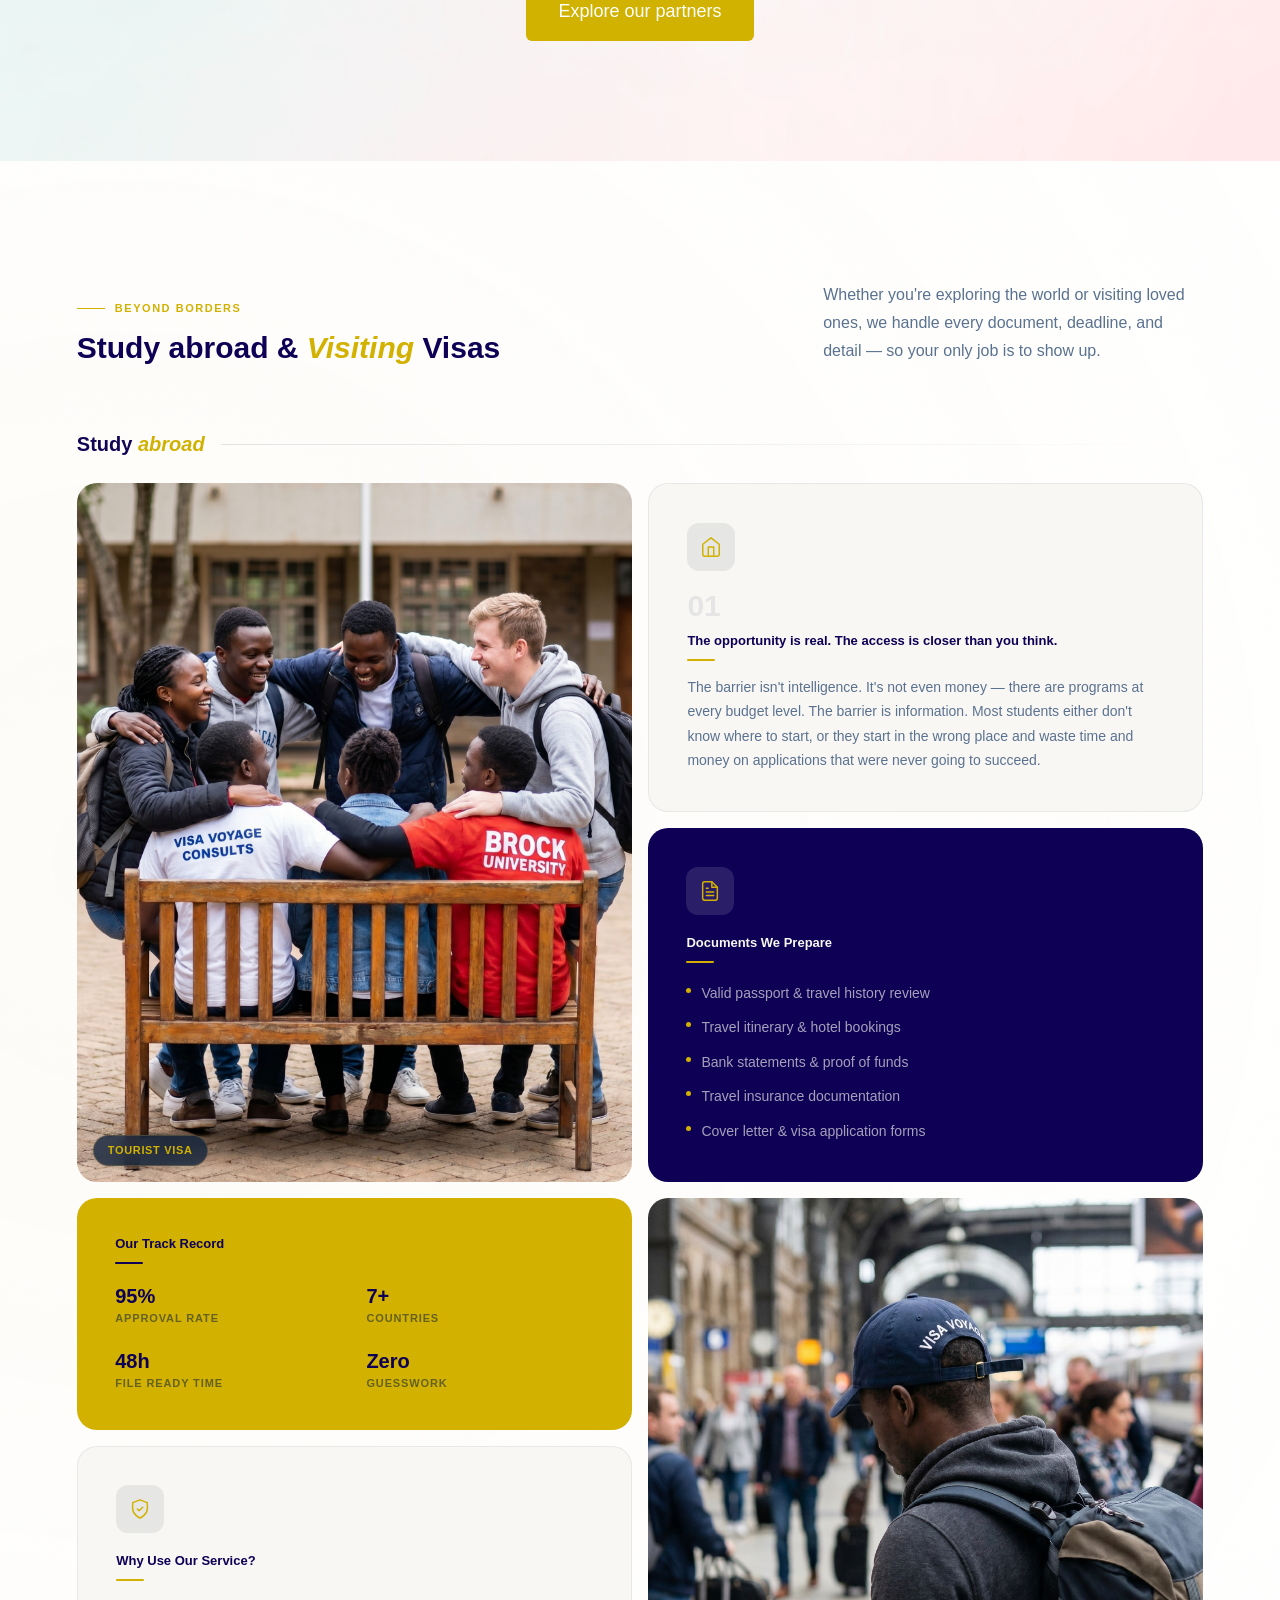
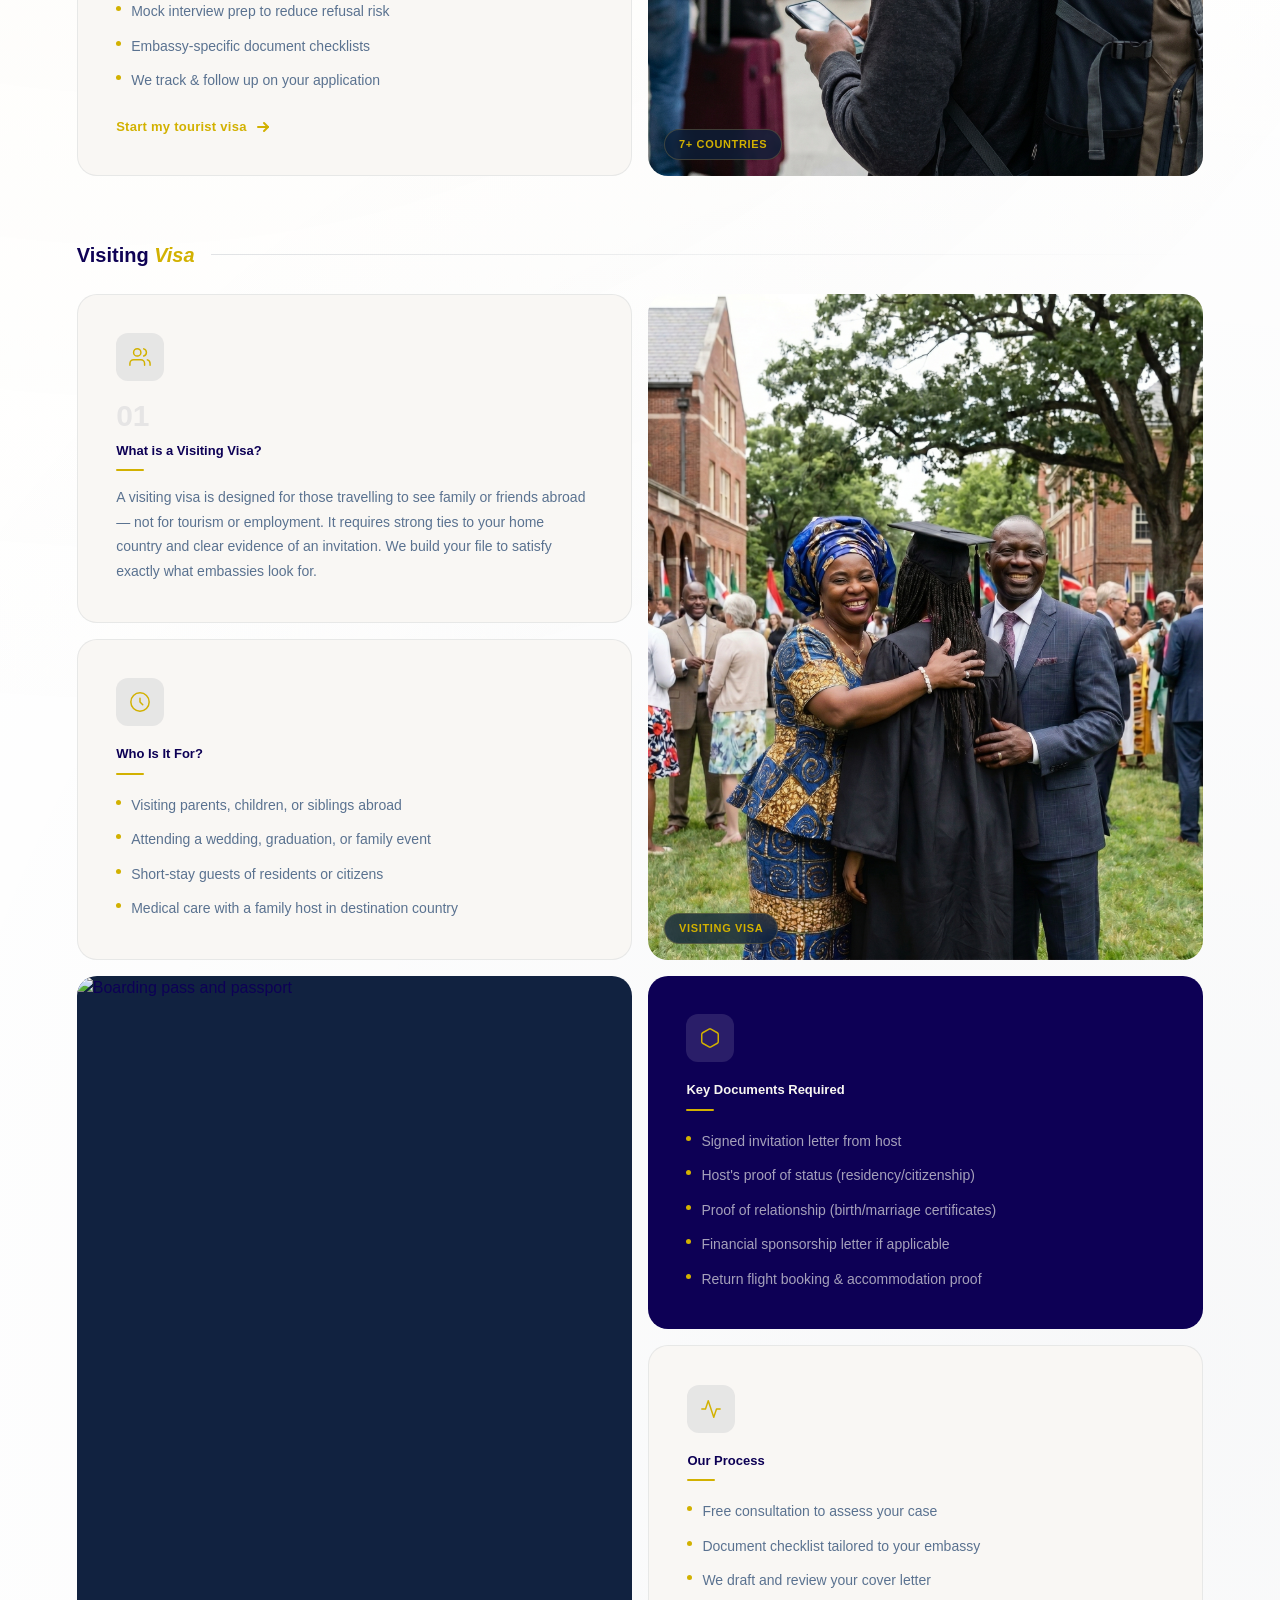
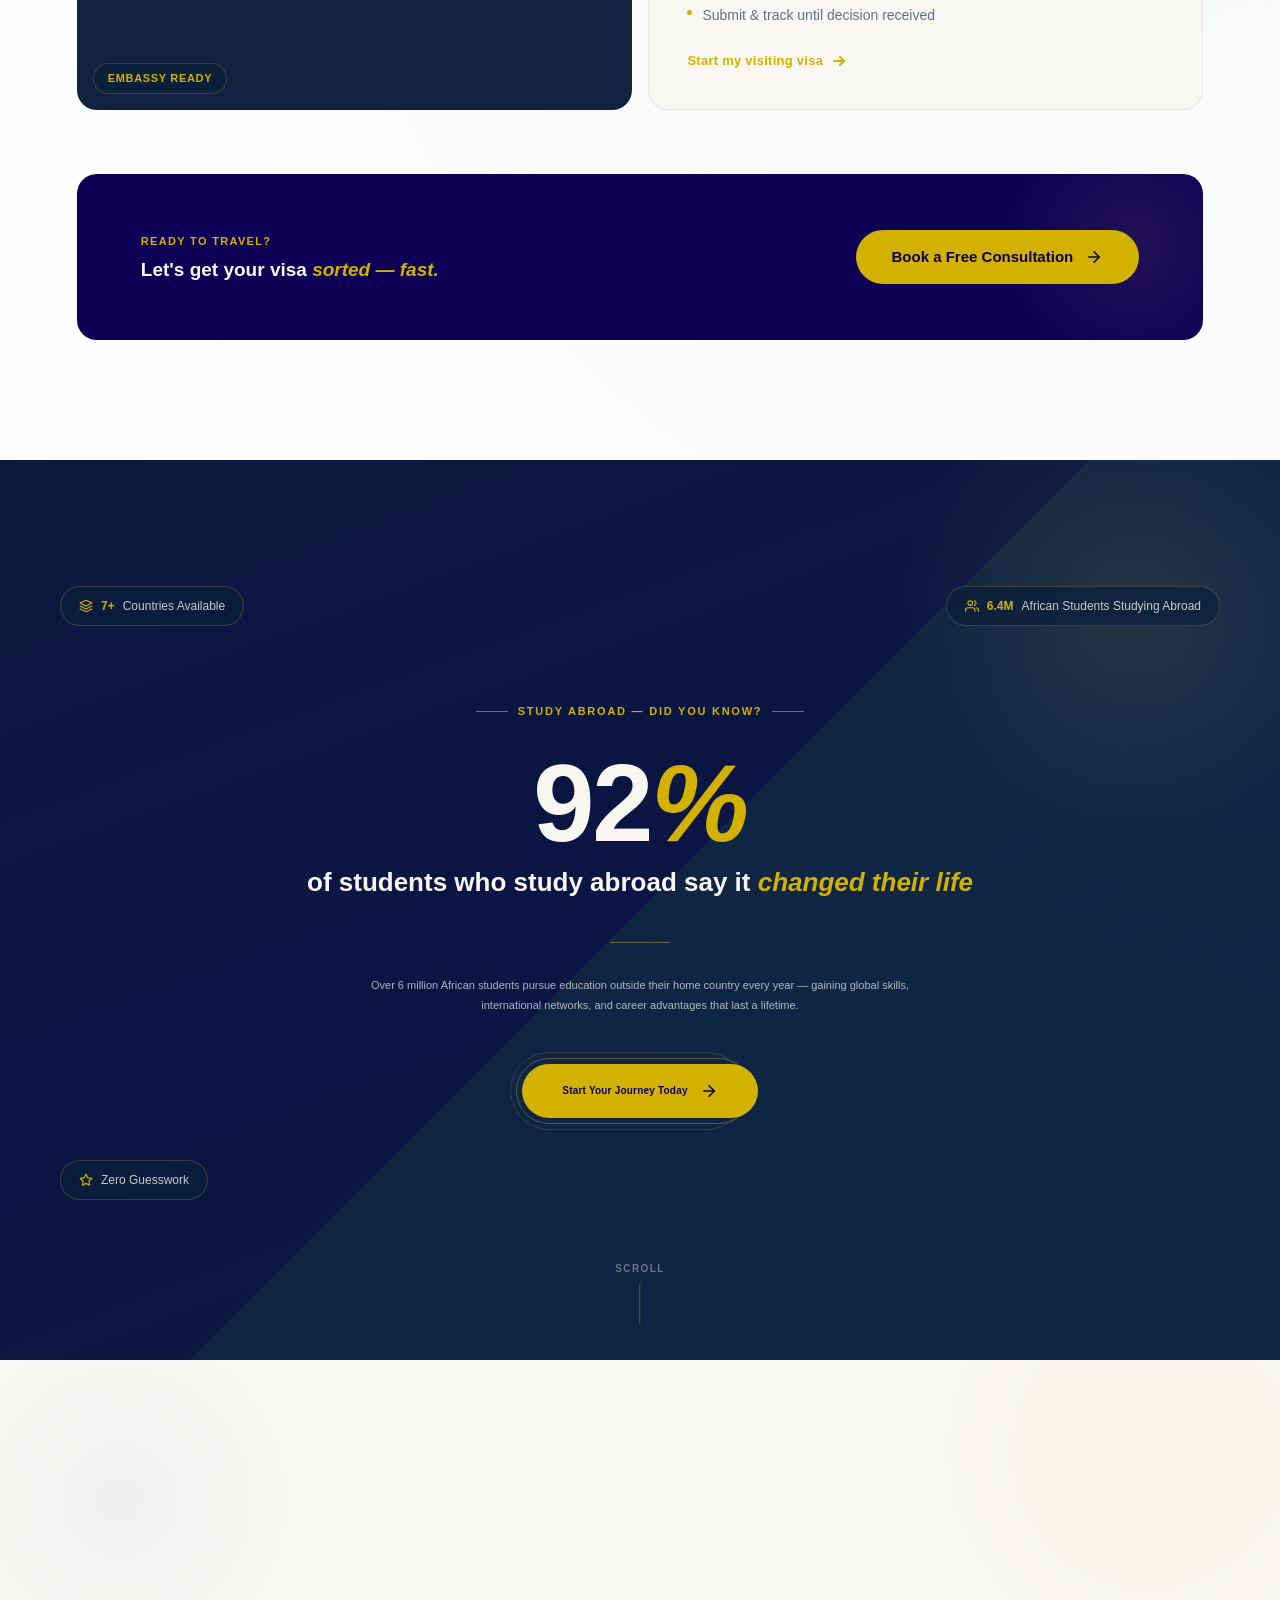
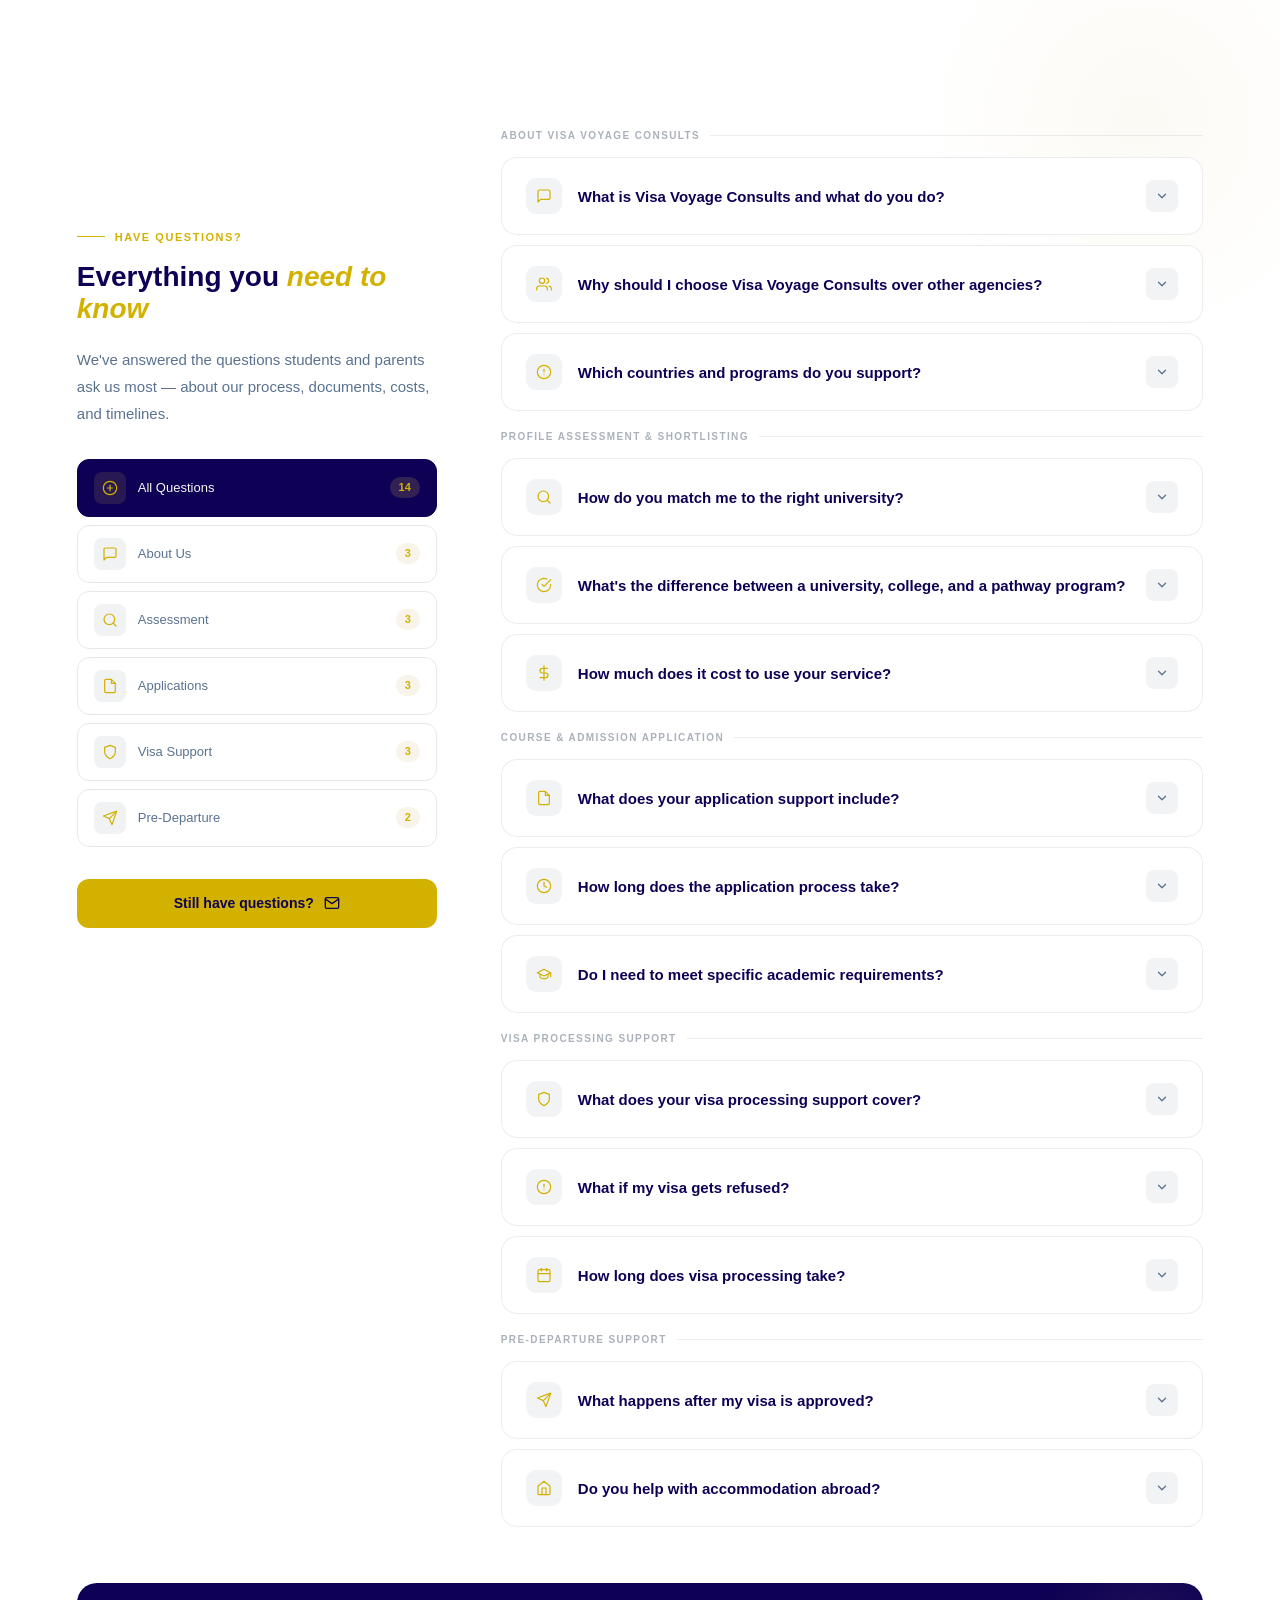
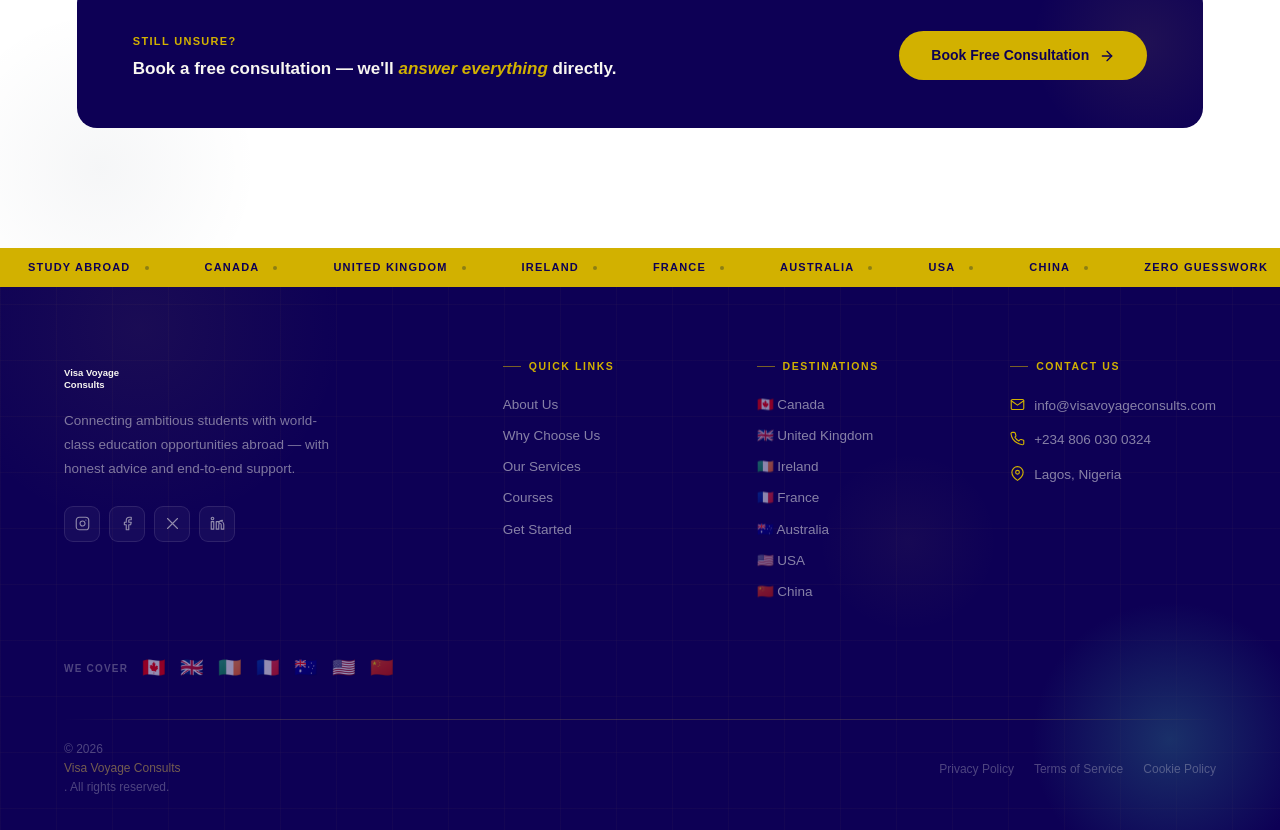
==== commit 711d27ae: "anoter correction" ====
--- a/index.html
+++ b/index.html
@@ -42,7 +42,7 @@
       <div class="container">
         <a href="index.html" class="logo">
           <img
-            src="./assets/images/visa voyage logo.png"
+            src="./assets/images/visavoyage-logo.png"
             width="145"
             height="27"
             alt="Visa Voyage Consults"
@@ -53,7 +53,7 @@
           <div class="navbar-top">
             <a href="index.html" class="logo">
               <img
-                src="./assets/images/Visa voyage logo.png"
+                src="./assets/images/visavoyage-logo.png"
                 width="145"
                 height="27"
                 alt="Visa Voyage Consults"
